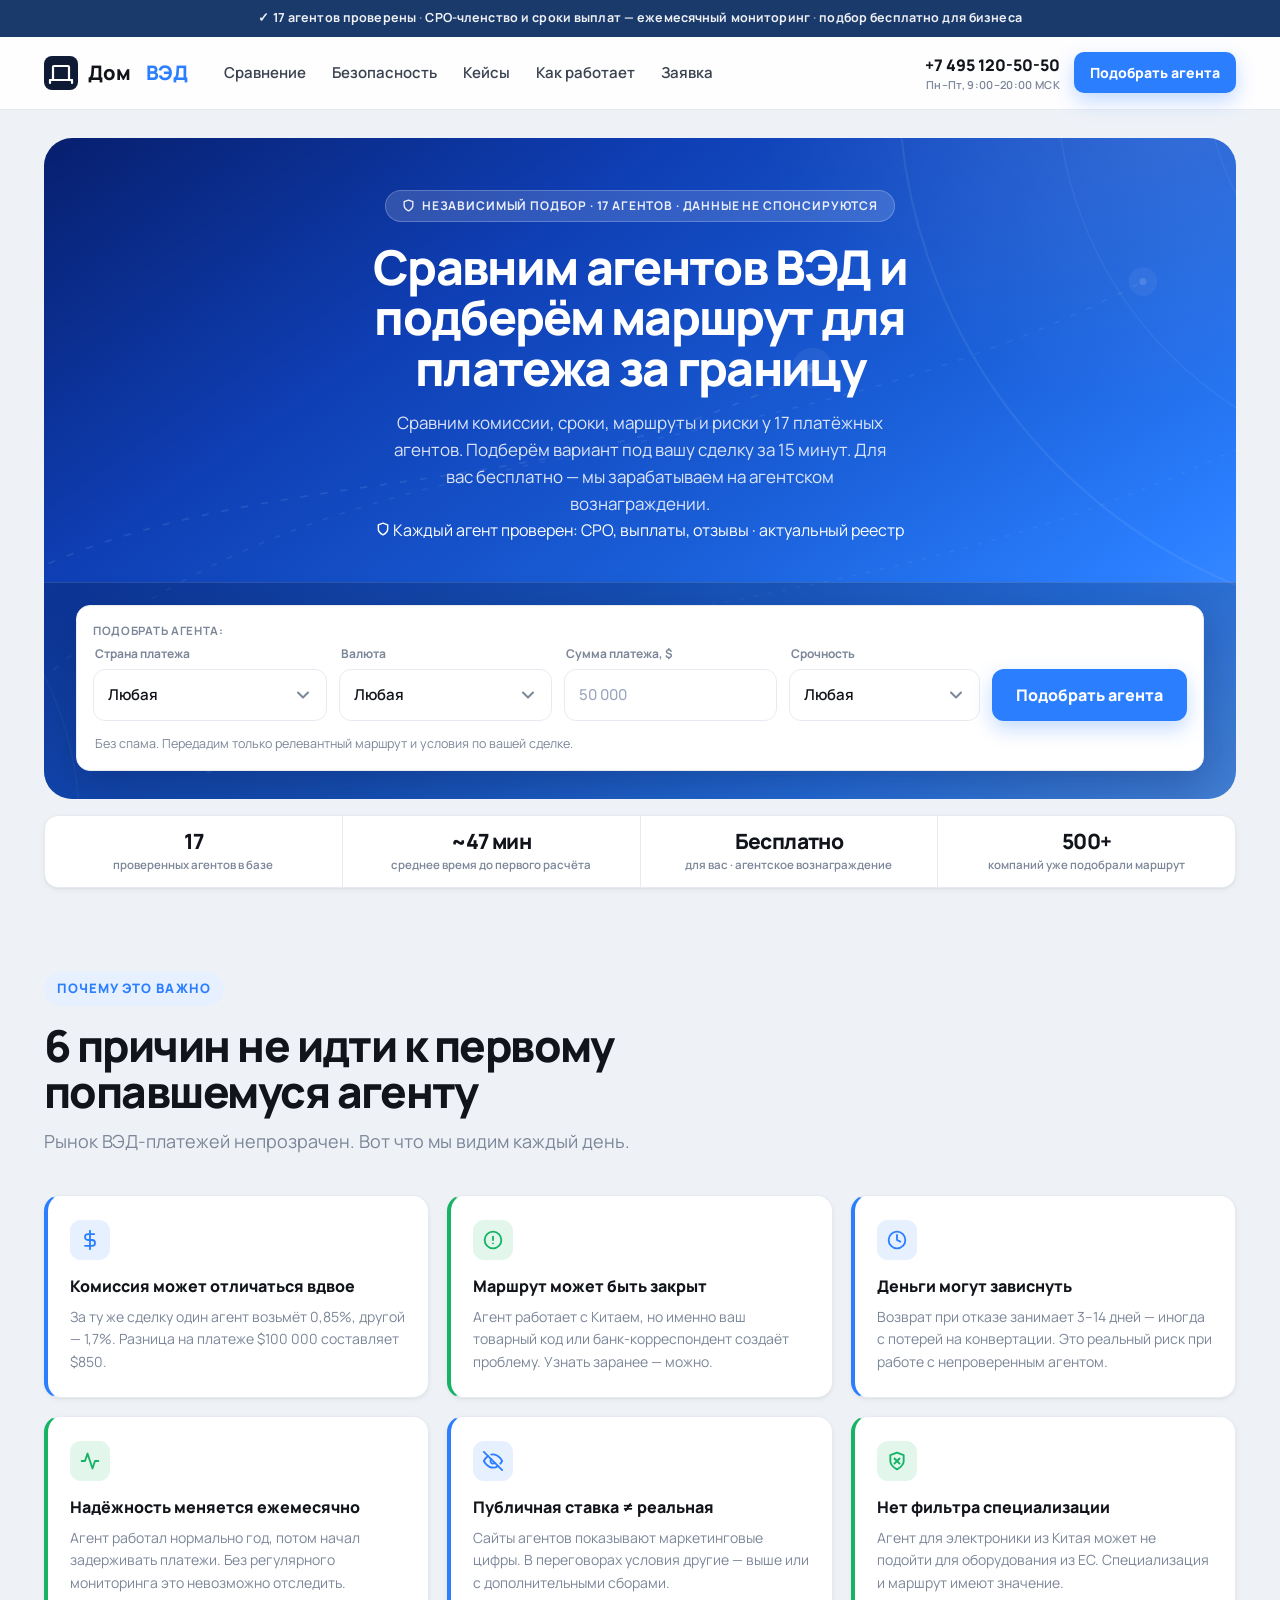
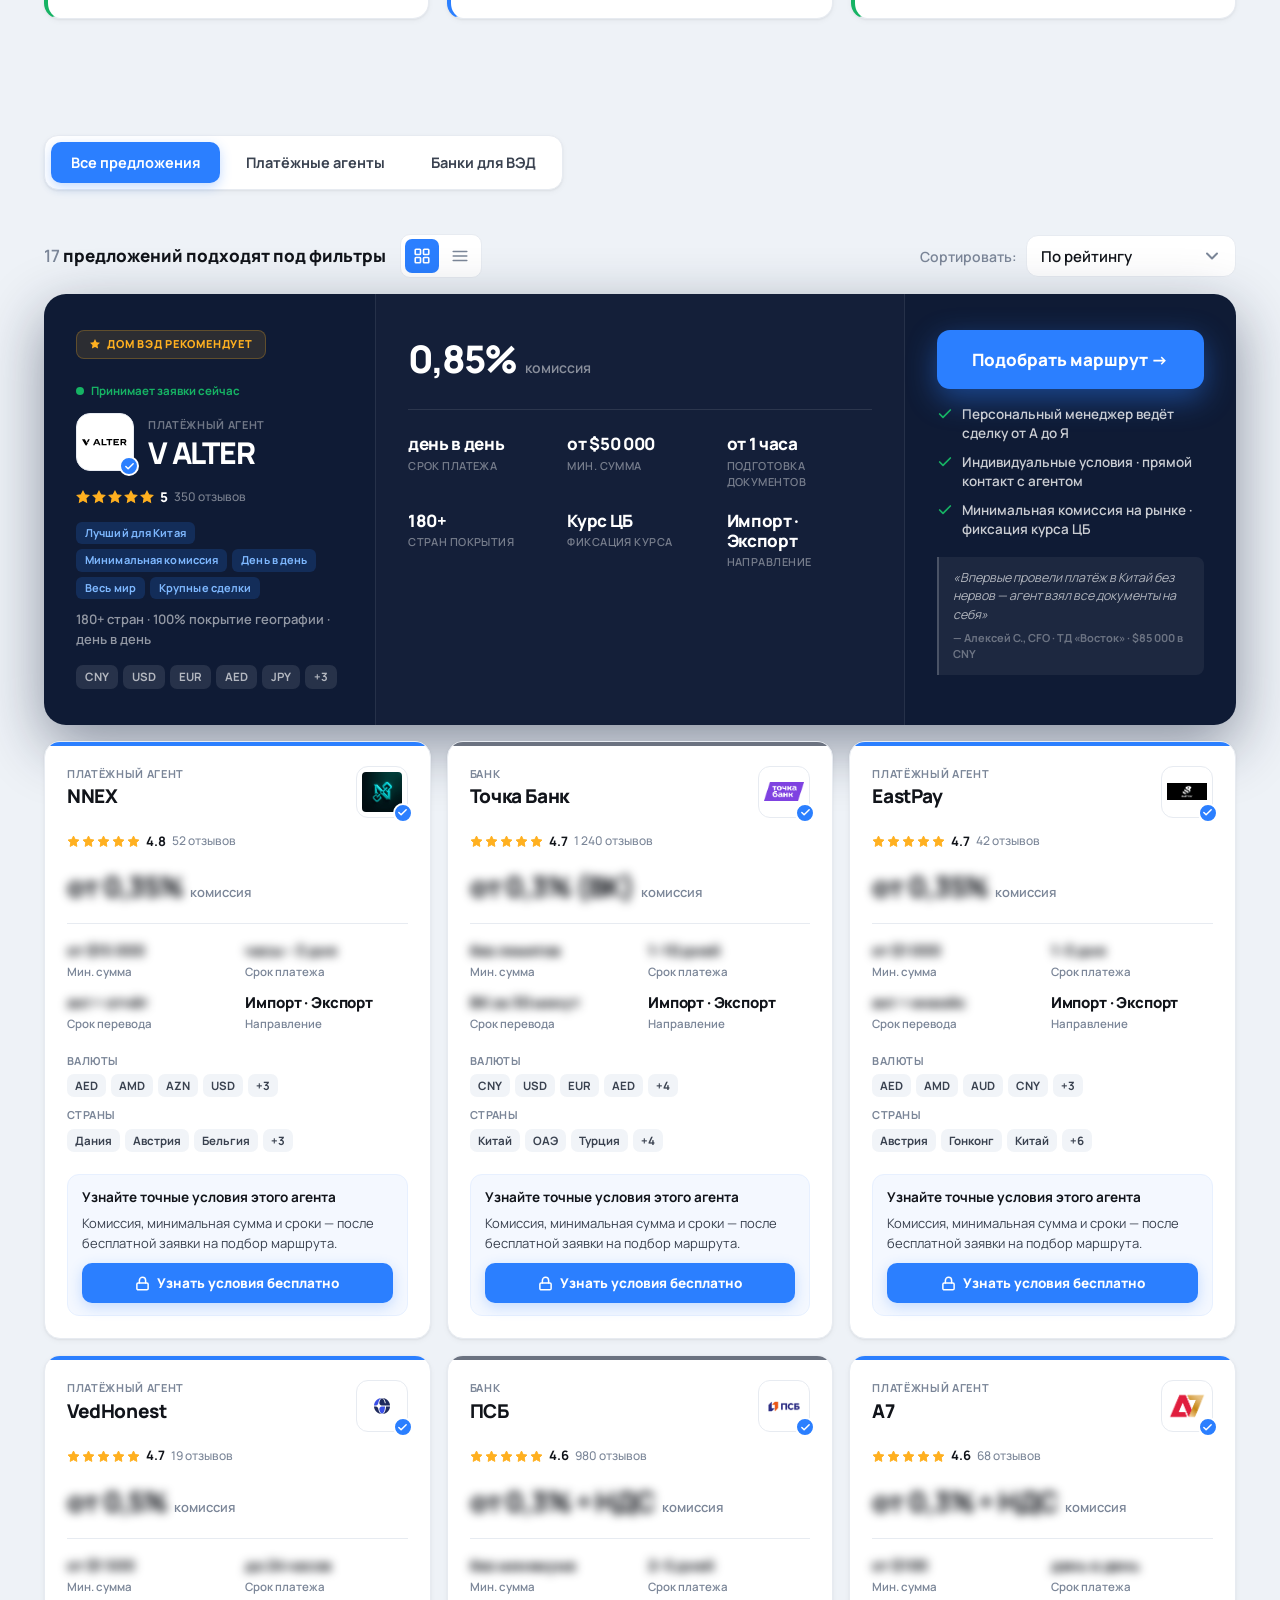
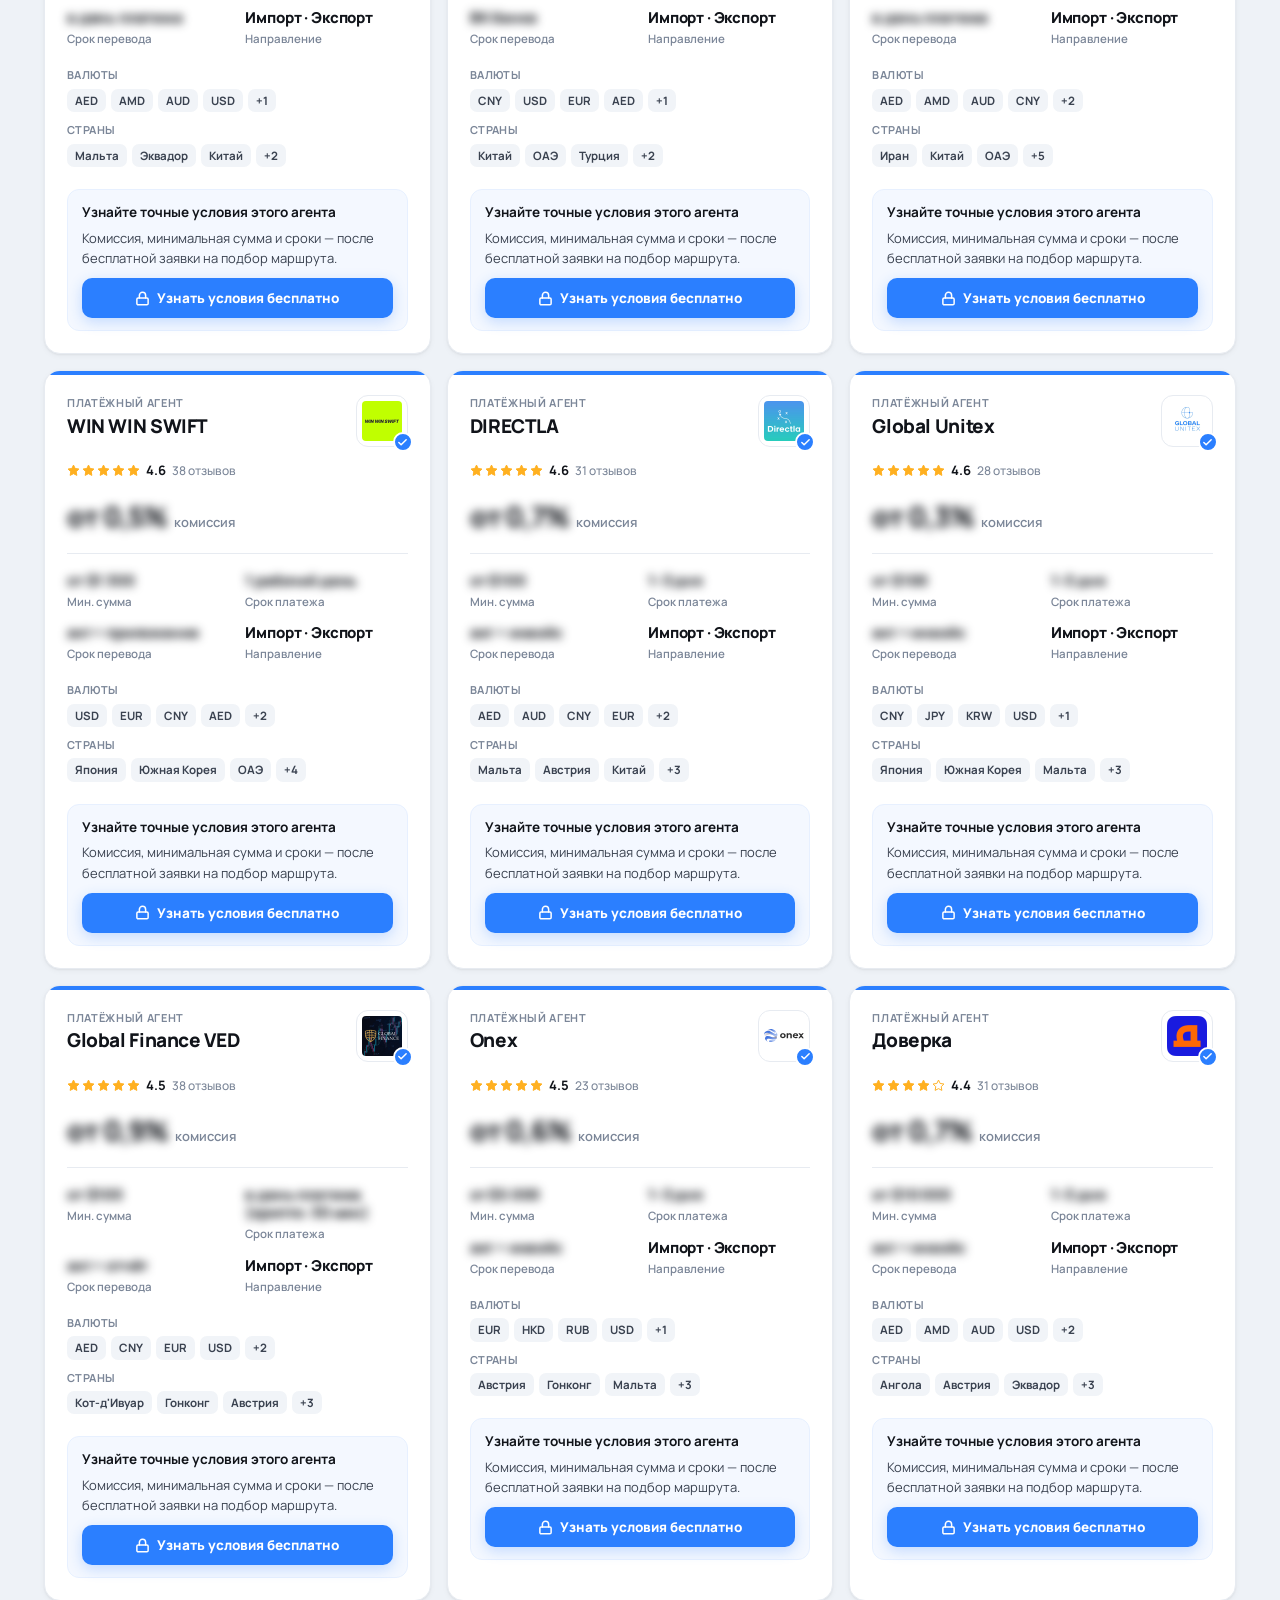
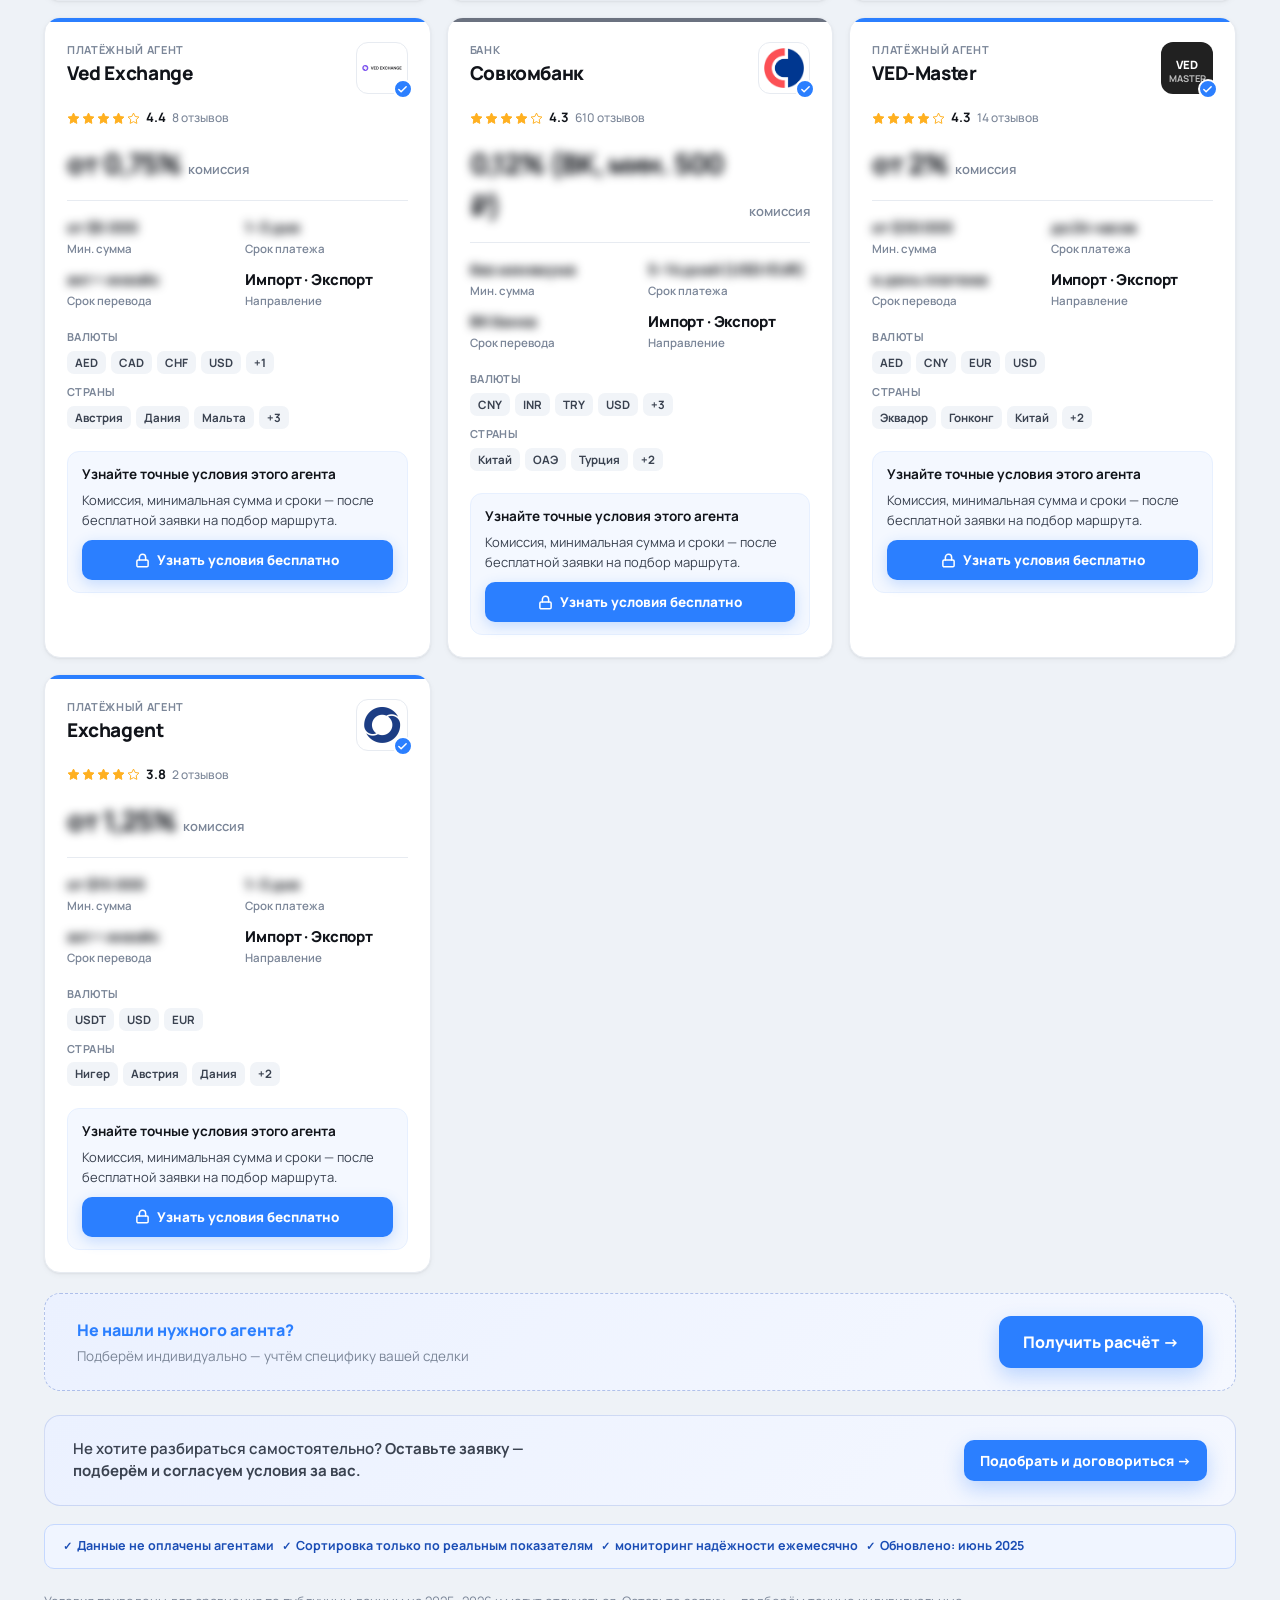
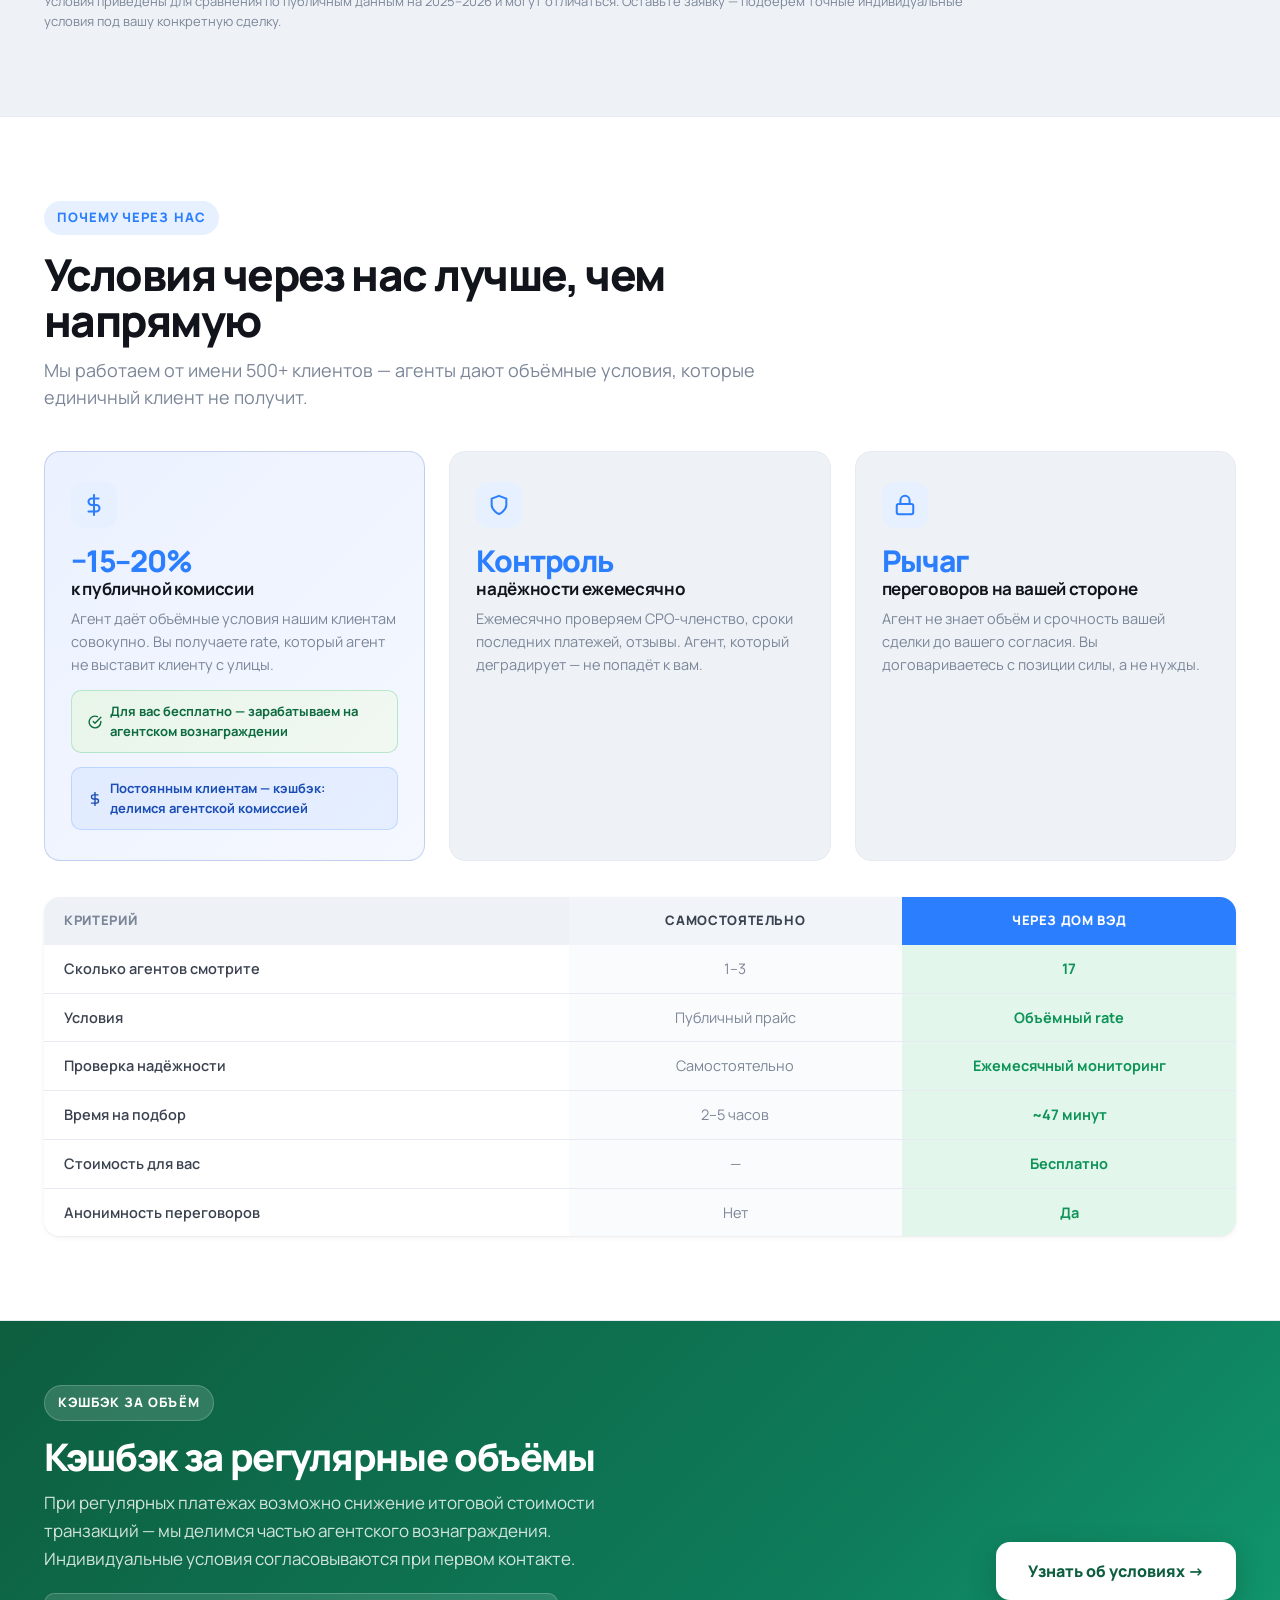
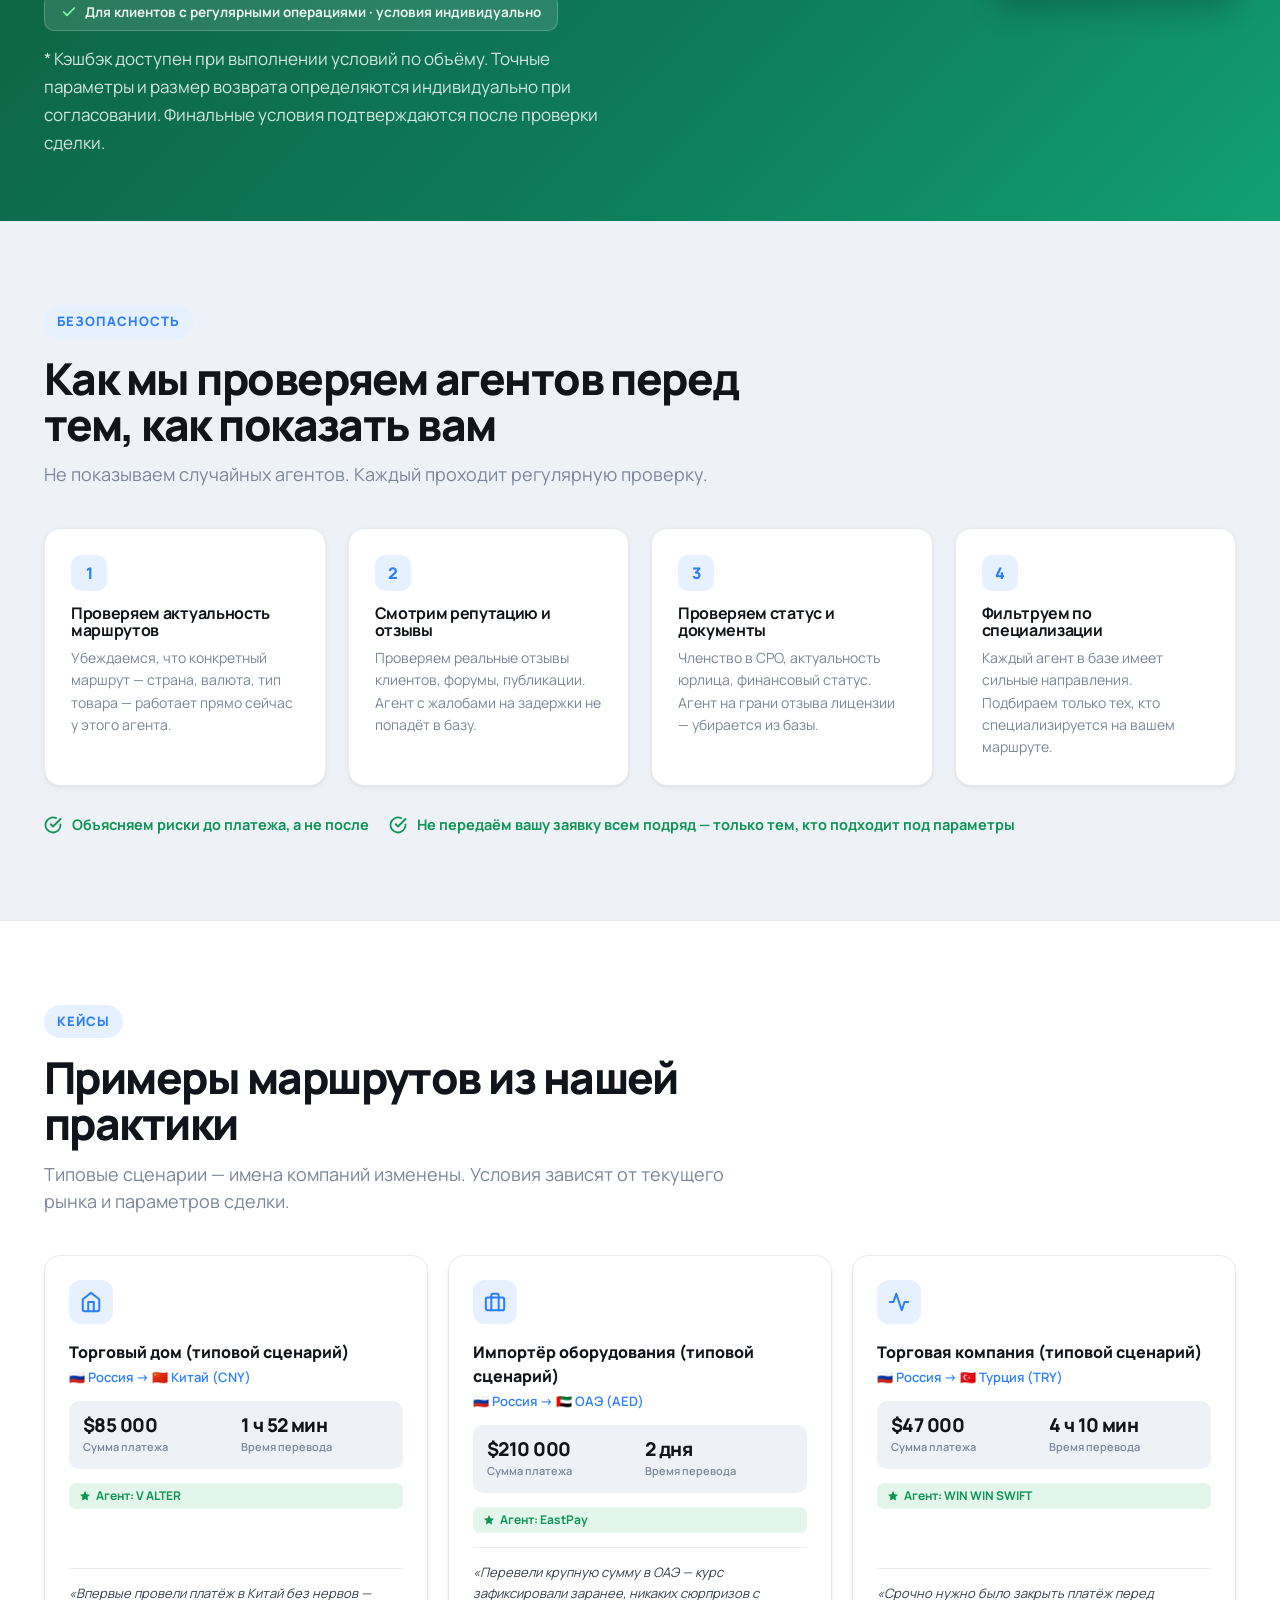
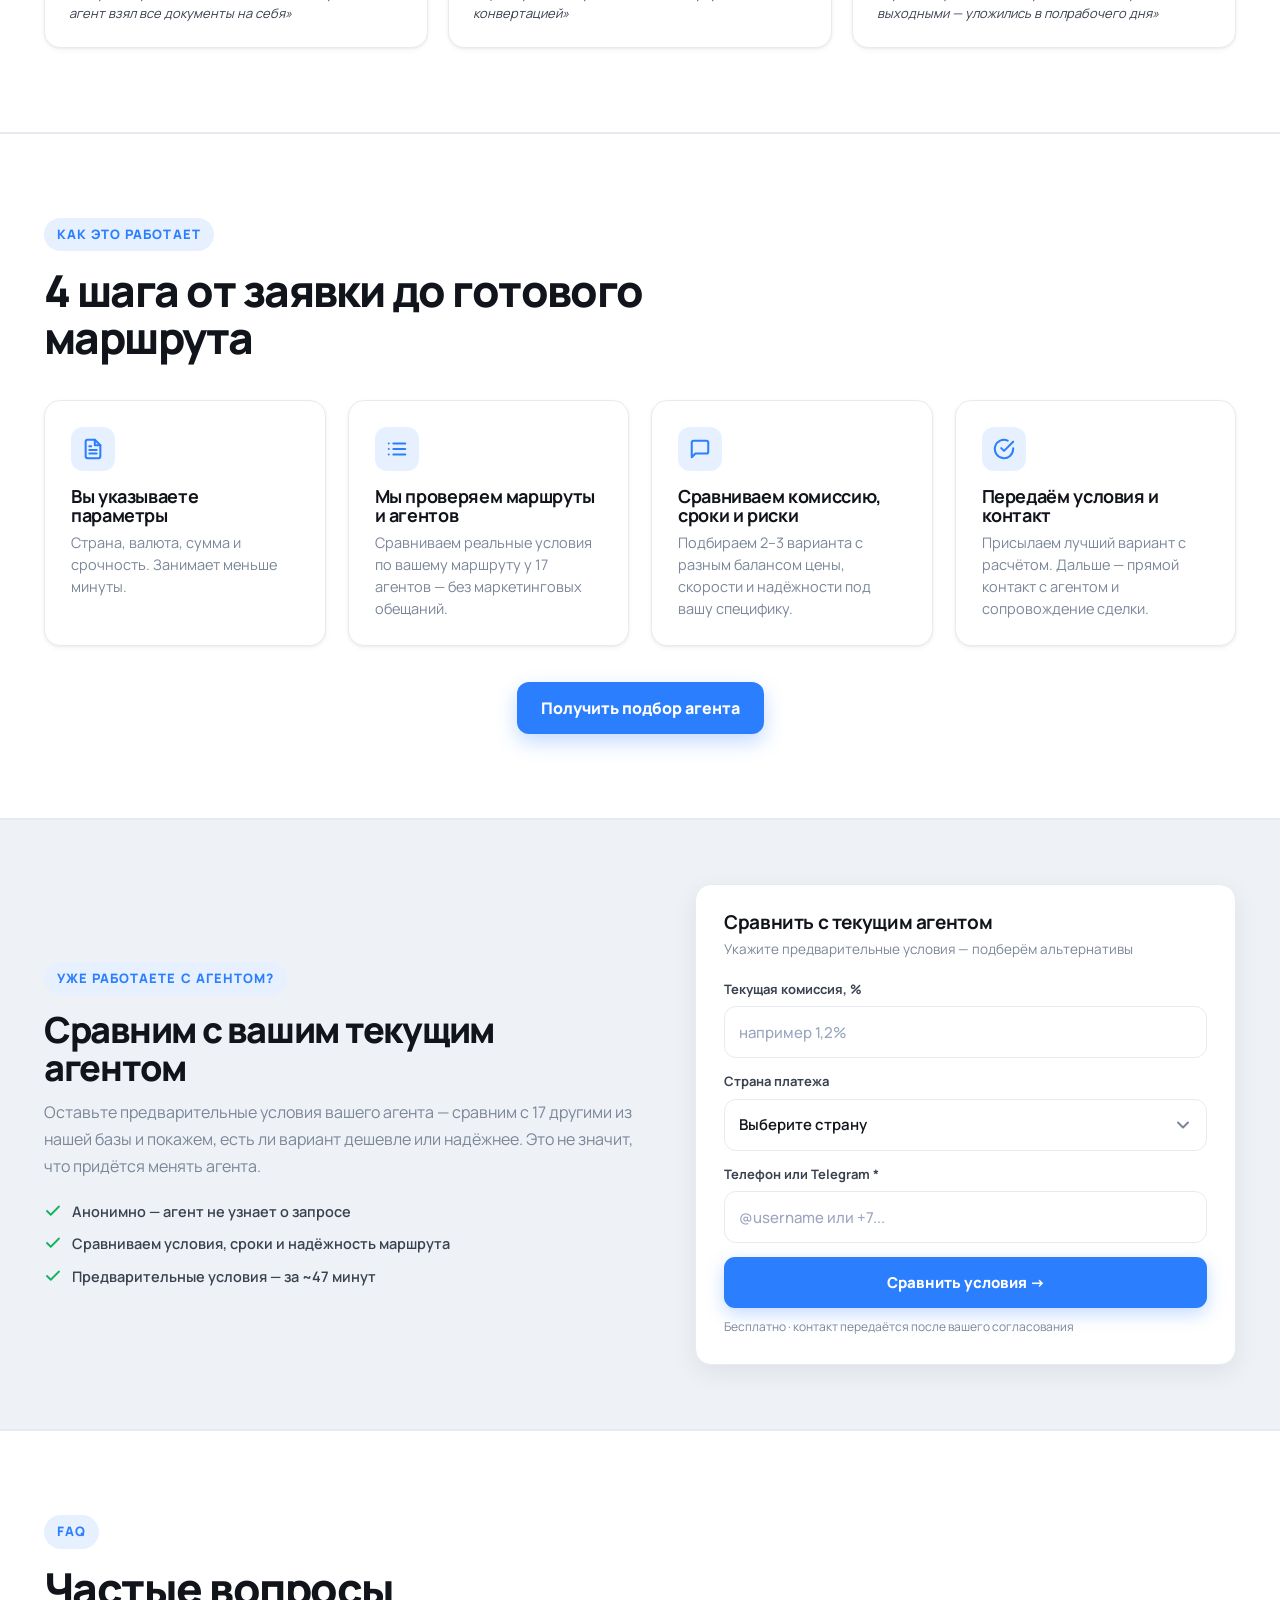
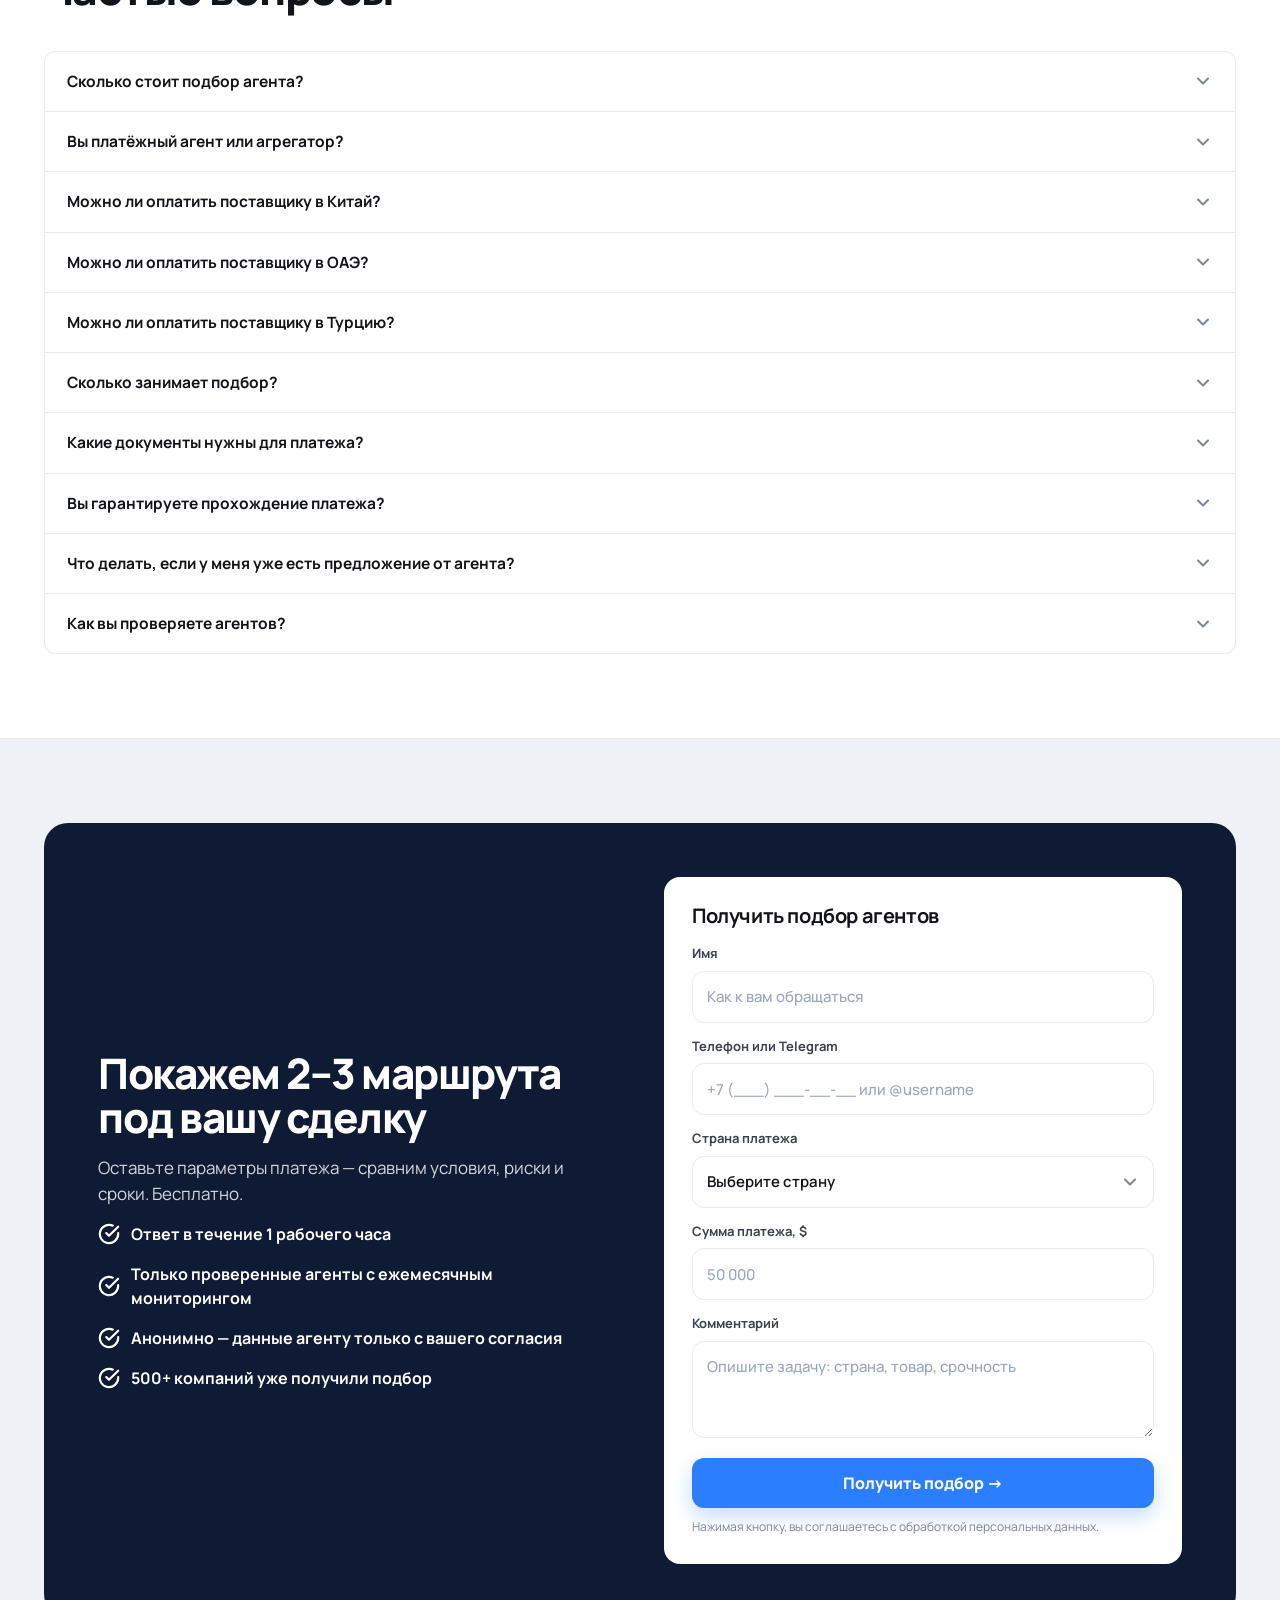
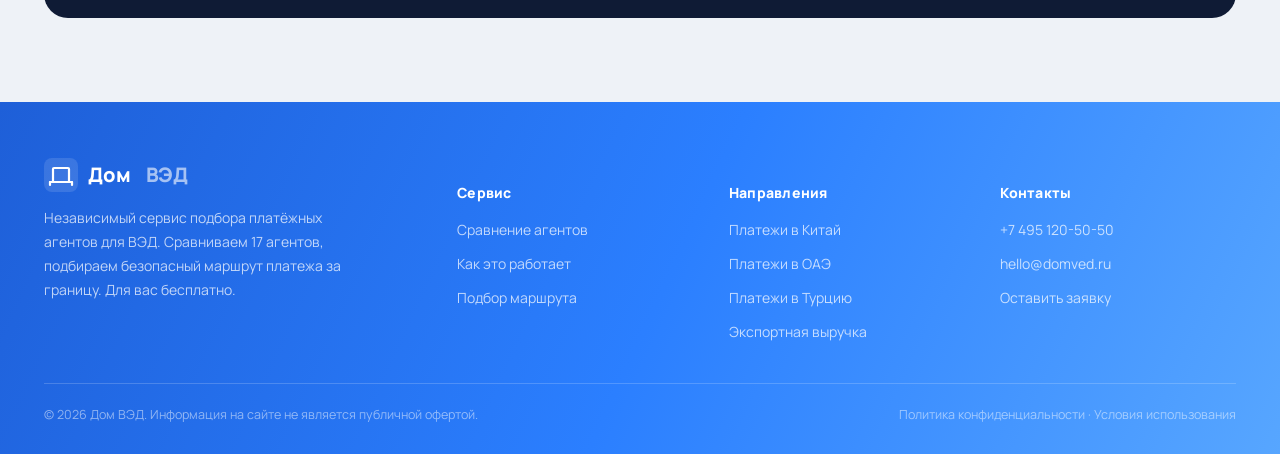
==== index.html @ 79ab6440 "feat: blur lead-magnet for non-V ALTER agent cards - isOpenAgent() returns true only for valter - ca" ====
<!DOCTYPE html>
<html lang="ru">
<head>
<meta charset="UTF-8">
<meta name="viewport" content="width=device-width, initial-scale=1.0">
<title>Агенты ВЭД для платежей за границу — сравнение условий | Дом ВЭД</title>
<meta name="description" content="Сравниваем условия 17 агентов ВЭД — комиссии, сроки, страны, безопасность. Подбор маршрута платежа за границу бесплатно. Китай, ОАЭ, Турция, ЕС.">
<link rel="preconnect" href="https://fonts.googleapis.com">
<link rel="preconnect" href="https://fonts.gstatic.com" crossorigin>
<link href="https://fonts.googleapis.com/css2?family=Manrope:wght@500;600;700;800&display=swap" rel="stylesheet">
<link rel="icon" type="image/svg+xml" href="favicon.svg">
<link rel="alternate icon" href="favicon.svg">
<link rel="canonical" href="https://domved.ru/">
<!-- OG / Social sharing -->
<meta property="og:type" content="website">
<meta property="og:site_name" content="Дом ВЭД">
<meta property="og:locale" content="ru_RU">
<meta property="og:url" content="https://domved.ru/">
<meta property="og:title" content="Агенты ВЭД для платежей за границу — сравнение условий | Дом ВЭД">
<meta property="og:description" content="Сравниваем условия 17 агентов ВЭД — комиссии, сроки, страны, безопасность. Подбор маршрута платежа за границу бесплатно. Китай, ОАЭ, Турция, ЕС.">
<meta property="og:image" content="https://domved.ru/og-image.png">
<meta property="og:image:type" content="image/png">
<meta property="og:image:width" content="1200">
<meta property="og:image:height" content="630">
<meta property="og:image:alt" content="Дом ВЭД — платёжный агент ВЭД для оплаты за границу">
<meta name="twitter:card" content="summary_large_image">
<meta name="twitter:title" content="Агенты ВЭД для платежей за границу — сравнение условий | Дом ВЭД">
<meta name="twitter:description" content="Сравниваем условия 17 агентов ВЭД — комиссии, сроки, страны. Подбор маршрута платежа за границу бесплатно. Китай, ОАЭ, Турция, ЕС.">
<meta name="twitter:image" content="https://domved.ru/og-image.png">
<meta name="twitter:image:width" content="1200">
<meta name="twitter:image:height" content="630">
<!-- JSON-LD: Organization + FAQ Schema -->
<script type="application/ld+json">
{"@context":"https://schema.org","@type":"Organization","name":"Дом ВЭД","url":"https://domved.ru","description":"Независимый сервис сравнения и подбора агентов ВЭД. Сравниваем условия 17 агентов, подбираем маршрут платежа за границу. Для вас бесплатно.","contactPoint":{"@type":"ContactPoint","telephone":"+7-495-120-50-50","contactType":"customer service","availableLanguage":"Russian"}}
</script>
<script type="application/ld+json">
{"@context":"https://schema.org","@type":"FAQPage","mainEntity":[{"@type":"Question","name":"Сколько стоит подбор агента?","acceptedAnswer":{"@type":"Answer","text":"Подбор бесплатен для вас. Мы зарабатываем агентское вознаграждение от партнёра — это не увеличивает стоимость для клиента."}},{"@type":"Question","name":"Вы платёжный агент или агрегатор?","acceptedAnswer":{"@type":"Answer","text":"Мы — независимый сервис подбора. Не проводим платежи сами. Сравниваем условия 17 проверенных агентов и банков, подбираем подходящий вариант под вашу сделку."}},{"@type":"Question","name":"Можно ли оплатить поставщику в Китай?","acceptedAnswer":{"@type":"Answer","text":"Да. Большинство агентов в нашей базе работают с платежами в Китай в CNY и USD. Укажите параметры — подберём актуальный маршрут."}},{"@type":"Question","name":"Можно ли оплатить поставщику в ОАЭ?","acceptedAnswer":{"@type":"Answer","text":"Да. Есть агенты с прямыми маршрутами в ОАЭ в AED и USD. Условия уточняем индивидуально — оставьте заявку."}},{"@type":"Question","name":"Можно ли оплатить поставщику в Турцию?","acceptedAnswer":{"@type":"Answer","text":"Да. Платежи в Турцию в TRY, USD, EUR поддерживают несколько агентов в нашей базе. Маршрут зависит от суммы и срочности."}},{"@type":"Question","name":"Сколько занимает подбор?","acceptedAnswer":{"@type":"Answer","text":"Первый расчёт — в течение ~47 минут после заявки. Итоговый подбор с условиями агента — в тот же рабочий день."}},{"@type":"Question","name":"Какие документы нужны для платежа?","acceptedAnswer":{"@type":"Answer","text":"Стандартный пакет: контракт с поставщиком, инвойс, паспорт сделки (для крупных сумм). Точный список зависит от агента и маршрута — уточним при подборе."}},{"@type":"Question","name":"Вы гарантируете прохождение платежа?","acceptedAnswer":{"@type":"Answer","text":"Нет. Мы проверяем доступность маршрута и условия агента перед стартом, но гарантировать прохождение конкретного платежа не можем — это зависит от банков-корреспондентов и текущей ситуации на маршруте."}},{"@type":"Question","name":"Что делать, если у меня уже есть предложение от агента?","acceptedAnswer":{"@type":"Answer","text":"Оставьте заявку — сравним условия вашего текущего агента с 17 другими. Возможно, найдём вариант дешевле или надёжнее."}},{"@type":"Question","name":"Как вы проверяете агентов?","acceptedAnswer":{"@type":"Answer","text":"Ежемесячный мониторинг: проверяем членство в СРО, сроки последних выплат клиентам, отзывы, актуальность маршрутов. Агентов с проблемами убираем из базы."}}]}
</script>
<!-- Yandex.Metrika: установите YM_COUNTER_ID в разделе ANALYTICS ниже -->
<script>
/* Yandex.Metrika инициализируется автоматически, когда YM_COUNTER_ID задан в коде */
</script>
<style>
/* ============================================================
   ВЭД-Маршрут — финансовый маркетплейс
   ============================================================ */
:root {
  --ink:        #11141A;
  --ink-2:      #3A4250;
  --muted:      #7B8698;
  --line:       #E7EBF1;
  --line-2:     #F1F4F8;
  --bg:         #EEF2F7;
  --card:       #FFFFFF;

  --brand:      #2B7FFF;
  --brand-700:  #145CD6;
  --brand-100:  #E7F0FF;
  --accent:     #16B364;
  --accent-700: #0E9457;
  --accent-100: #E2F6EC;

  --warn:       #FF8A00;
  --warn-100:   #FFF1DE;
  --danger:     #E0463E;
  --danger-100: #FCE6E5;
  --star:       #FFB020;

  --radius:     16px;
  --radius-sm:  11px;
  --radius-lg:  24px;
  --shadow-sm:  0 1px 2px rgba(17,20,26,.05), 0 2px 6px rgba(17,20,26,.04);
  --shadow:     0 8px 26px rgba(17,20,26,.07);
  --shadow-lg:  0 26px 60px rgba(17,20,26,.13);

  --maxw: 1240px;
  --font: "Manrope", -apple-system, BlinkMacSystemFont, "Segoe UI", Roboto, sans-serif;
}

* { box-sizing: border-box; }
html { scroll-behavior: smooth; }
body {
  margin: 0;
  font-family: var(--font);
  color: var(--ink);
  background: var(--bg);
  font-size: 16px;
  line-height: 1.5;
  -webkit-font-smoothing: antialiased;
  text-rendering: optimizeLegibility;
}
h1, h2, h3, h4 { margin: 0; line-height: 1.05; }
h1, h2 { font-weight: 800; letter-spacing: -0.035em; }
h3, h4 { font-weight: 700; letter-spacing: -0.02em; }
p { margin: 0; }
a { color: inherit; text-decoration: none; }
button { font-family: inherit; cursor: pointer; border: none; background: none; }
img { display: block; max-width: 100%; }

.wrap { max-width: var(--maxw); margin: 0 auto; padding: 0 24px; }
.section { padding: 84px 0; }
.eyebrow {
  display: inline-flex; align-items: center; gap: 8px;
  font-size: 13px; font-weight: 800; letter-spacing: .08em; text-transform: uppercase;
  color: var(--brand); background: var(--brand-100);
  padding: 7px 13px; border-radius: 100px;
}
.section-head { max-width: 720px; margin-bottom: 40px; }
.section-head h2 { font-size: clamp(30px, 4vw, 44px); margin: 16px 0 14px; }
.section-head p { color: var(--muted); font-size: 18px; }

/* ---------- Buttons ---------- */
.btn {
  display: inline-flex; align-items: center; justify-content: center; gap: 9px;
  font-weight: 800; font-size: 16px; border-radius: 12px;
  padding: 14px 24px; transition: transform .12s ease, box-shadow .2s ease, background .2s ease;
  white-space: nowrap;
}
.btn:active { transform: translateY(1px); }
.btn-primary { background: var(--brand); color: #fff; box-shadow: 0 8px 20px rgba(43,127,255,.28); }
.btn-primary:hover { background: var(--brand-700); }
.btn-leader { background: #0F1B35; box-shadow: 0 6px 18px rgba(15,27,53,.35); }
.btn-leader:hover { background: #1a2d50; }
.btn-ghost { background: var(--card); color: var(--ink); border: 1.5px solid var(--line); box-shadow: var(--shadow-sm); }
.btn-ghost:hover { border-color: var(--brand); color: var(--brand); }
.btn-sm { padding: 10px 16px; font-size: 14px; border-radius: 10px; }
.btn-block { width: 100%; }

/* ---------- Header ---------- */
.hdr {
  position: sticky; top: 0; z-index: 50;
  background: rgba(255,255,255,.9); backdrop-filter: blur(14px);
  border-bottom: 1px solid var(--line);
}
.hdr-inner { display: flex; align-items: center; gap: 28px; height: 72px; }
.logo { display: flex; align-items: center; gap: 10px; font-weight: 800; font-size: 20px; letter-spacing: .01em; white-space: nowrap; }
.logo .logo-dom { color: var(--ink); }
.logo .logo-ved { color: var(--brand); }
.logo .mark { width: 34px; height: 34px; flex: none; }
.nav { display: flex; gap: 26px; margin-left: 8px; }
.nav a { color: var(--ink-2); font-weight: 600; font-size: 15px; }
.nav a:hover { color: var(--brand); }
.hdr-cta { margin-left: auto; display: flex; align-items: center; gap: 14px; }
.hdr-phone { font-weight: 800; font-size: 16px; color: var(--ink); text-align: right; }
.hdr-phone span { display: block; font-size: 11px; font-weight: 600; color: var(--muted); letter-spacing: .03em; }

/* ---------- Hero ---------- */
.hero { padding: 28px 0 0; }
.hero-banner {
  border-radius: 28px; overflow: hidden; position: relative;
  background: linear-gradient(145deg, #071F6E 0%, #0F3FB5 30%, #1A5FD8 58%, #2B7FFF 80%, #5099FF 100%);
}
.hero-banner::before {
  content: ''; position: absolute; inset: 0; pointer-events: none; z-index: 0;
  background:
    radial-gradient(ellipse 700px 500px at 95%  -5%,  rgba(255,255,255,.12) 0%, transparent 60%),
    radial-gradient(ellipse 500px 400px at  0% 110%,  rgba(20,90,220,.50)  0%, transparent 55%),
    radial-gradient(ellipse 350px 250px at 50% 120%,  rgba(100,170,255,.22) 0%, transparent 50%);
}
.hero-deco-svg {
  position: absolute; inset: 0; width: 100%; height: 100%;
  pointer-events: none; z-index: 0;
}
.hero-banner-copy {
  padding: 52px 24px 40px; color: #fff;
  text-align: center; max-width: 760px; margin: 0 auto;
  position: relative; z-index: 1;
}
.hero-eyebrow {
  display: inline-flex; align-items: center; gap: 7px;
  background: rgba(255,255,255,.15); border: 1px solid rgba(255,255,255,.22);
  border-radius: 100px; padding: 6px 16px;
  font-size: 12px; font-weight: 700; color: rgba(255,255,255,.9);
  text-transform: uppercase; letter-spacing: .07em; margin-bottom: 20px;
}
.hero h1 { font-size: clamp(30px, 4vw, 48px); color: #fff; margin: 0 auto 16px; max-width: 22ch; }
.hero-sub { color: rgba(255,255,255,.85); font-size: 17px; margin: 0 auto; max-width: 520px; line-height: 1.6; }
/* Finder embedded inside banner */
.hero-finder-tray {
  background: rgba(0,0,0,.18); border-top: 1px solid rgba(255,255,255,.12);
  padding: 22px 32px 28px; position: relative; z-index: 1;
}
.hero-finder-tray .finder {
  margin: 0; border-radius: 14px;
  box-shadow: 0 12px 40px rgba(10,30,80,.3);
}

/* Compare section top */
.compare-top { margin-bottom: 18px; }

/* Social proof bar */
.proof-bar {
  display: flex; margin-top: 16px;
  background: var(--card); border: 1px solid var(--line);
  border-radius: 14px; overflow: hidden; box-shadow: var(--shadow-sm);
}
.proof-stat { flex: 1; padding: 14px 20px; text-align: center; }
.proof-stat:not(:last-child) { border-right: 1px solid var(--line); }
.ps-val { font-size: 21px; font-weight: 800; letter-spacing: -.03em; color: var(--ink); line-height: 1.1; }
.ps-lbl { font-size: 11.5px; color: var(--muted); font-weight: 600; margin-top: 3px; }

/* Mobile call button */
.hdr-call { display: none; }

/* Modal deal context */
.modal-context {
  font-size: 13px; font-weight: 700; color: var(--brand);
  background: var(--brand-100); border-radius: 8px;
  padding: 7px 12px; margin-bottom: 14px;
}

/* ---------- Route finder ---------- */
.finder {
  position: relative; z-index: 3; margin: 0; background: var(--card);
  border-radius: 18px; box-shadow: var(--shadow-lg); border: 1px solid var(--line);
  padding: 16px; display: grid; grid-template-columns: 1.1fr 1fr 1fr .9fr auto; gap: 12px; align-items: end;
}
.finder .field { margin: 0; }
.finder .field > label { display: block; font-size: 12px; font-weight: 700; color: var(--muted); margin-bottom: 6px; padding-left: 2px; }
.finder .btn { height: 52px; }
.finder-note { grid-column: 1 / -1; font-size: 12.5px; color: var(--muted); padding: 2px 2px 0; }
.hero-concierge-hint {
  display: flex; align-items: center; gap: 10px; flex-wrap: wrap;
  padding: 9px 14px; background: rgba(255,255,255,.1); border-radius: 10px;
  margin-bottom: 14px; font-size: 13px; color: rgba(255,255,255,.7); font-weight: 600;
}
.hero-hint-link { color: #FFD166; font-weight: 700; text-decoration: none; white-space: nowrap; }
.hero-hint-link:hover { text-decoration: underline; }
.hero-form-label { grid-column: 1 / -1; font-size: 11.5px; font-weight: 700; color: var(--muted); letter-spacing: .06em; text-transform: uppercase; margin-bottom: -6px; }
.cmp-card-ghost {
  grid-column: 1 / -1;
  display: flex; align-items: center; justify-content: space-between;
  gap: 20px; padding: 22px 32px; margin-top: 4px;
  border: 1.5px dashed rgba(15,63,181,.28); border-radius: var(--radius);
  background: linear-gradient(135deg, #EBF1FF 0%, #F5F8FF 100%); flex-wrap: wrap;
}
.cmp-card-ghost .ghost-title { font-size: 16px; font-weight: 800; color: var(--brand); }
.cmp-card-ghost .ghost-sub { font-size: 13.5px; color: var(--muted); margin: 4px 0 0; }

.field { margin-bottom: 14px; }
.field > label { display: block; font-size: 13px; font-weight: 700; color: var(--ink-2); margin-bottom: 7px; }
.control {
  width: 100%; height: 52px; border: 1.5px solid var(--line); border-radius: 12px;
  padding: 0 14px; font-size: 15px; font-family: inherit; color: var(--ink); font-weight: 600;
  background: #fff; transition: border-color .15s, box-shadow .15s; appearance: none;
}
select.control {
  background-image: url("data:image/svg+xml,%3Csvg xmlns='http://www.w3.org/2000/svg' width='20' height='20' viewBox='0 0 24 24' fill='none' stroke='%237B8698' stroke-width='2.4' stroke-linecap='round' stroke-linejoin='round'%3E%3Cpolyline points='6 9 12 15 18 9'/%3E%3C/svg%3E");
  background-repeat: no-repeat; background-position: right 13px center; padding-right: 40px; cursor: pointer;
}
.control:focus { outline: none; border-color: var(--brand); box-shadow: 0 0 0 4px var(--brand-100); }
.control::placeholder { color: #9AA5BE; font-weight: 500; }

/* ---------- Category tabs ---------- */
.cat-tabs {
  display: inline-flex; gap: 6px; background: var(--card); border: 1px solid var(--line);
  border-radius: 14px; padding: 6px; box-shadow: var(--shadow-sm); margin-bottom: 18px; flex-wrap: wrap;
}
.cat-tabs button { padding: 11px 20px; border-radius: 10px; font-weight: 700; font-size: 14.5px; color: var(--ink-2); transition: .15s; }
.cat-tabs button:hover { color: var(--brand); }
.cat-tabs button.active { background: var(--brand); color: #fff; box-shadow: 0 4px 12px rgba(43,127,255,.28); }

/* ---------- Filters ---------- */
.filters {
  background: var(--card); border: 1px solid var(--line); border-radius: var(--radius);
  box-shadow: var(--shadow-sm); padding: 18px; display: grid;
  grid-template-columns: repeat(4, 1fr) auto; gap: 14px; align-items: end;
}
.filters .field { margin: 0; }
.filters label { font-size: 12px; }
.filters .control { height: 46px; }
.filter-reset { height: 46px; padding: 0 16px; color: var(--muted); font-weight: 700; font-size: 14px; border-radius: 11px; }
.filter-reset:hover { color: var(--danger); background: var(--danger-100); }

/* ---------- Results bar ---------- */
.results-bar { display: flex; align-items: center; gap: 14px; margin: 26px 0 16px; flex-wrap: wrap; }
.results-count { font-weight: 800; font-size: 17px; }
.results-count span { color: var(--muted); font-weight: 600; }
.sort { margin-left: auto; display: flex; align-items: center; gap: 9px; }
.sort label { font-size: 14px; color: var(--muted); font-weight: 600; }
.sort .control { height: 42px; width: auto; min-width: 210px; }

.view-toggle { display: flex; gap: 4px; background: var(--card); border: 1px solid var(--line); border-radius: 10px; padding: 4px; }
.view-btn {
  width: 34px; height: 34px; border-radius: 7px; display: grid; place-items: center;
  color: var(--muted); transition: background .12s, color .12s;
}
.view-btn svg { width: 18px; height: 18px; }
.view-btn.active { background: var(--brand); color: #fff; }
.view-btn:hover:not(.active) { background: var(--line-2); color: var(--ink); }

/* ---------- Comparison table ---------- */
.cmp { background: var(--card); border: 1px solid var(--line); border-radius: var(--radius); overflow: clip; box-shadow: var(--shadow-sm); }
.cmp-row {
  display: grid; grid-template-columns: 2.1fr 1fr 1fr 1.1fr 1.2fr 1.3fr;
  align-items: center; gap: 14px; padding: 18px 22px; border-bottom: 1px solid var(--line-2);
}
.cmp-head {
  background: var(--bg); position: sticky; top: 70px; z-index: 5;
  font-size: 12.5px; font-weight: 800; color: var(--muted); text-transform: uppercase; letter-spacing: .04em;
}
.cmp-head .th { cursor: pointer; display: inline-flex; align-items: center; gap: 5px; user-select: none; }
.cmp-head .th:hover { color: var(--brand); }
.cmp-head .th svg { width: 14px; height: 14px; opacity: .5; }
.cmp-head .th.sorted { color: var(--brand); }
.cmp-head .th.sorted svg { opacity: 1; }
.cmp-body .cmp-row { transition: background .12s; }
.cmp-body .cmp-row:hover { background: #FBFCFE; }
.cmp-body .cmp-row:last-child { border-bottom: none; }
.cmp-row.is-leader {
  background: linear-gradient(90deg, #EBF1FF 0%, #F5F8FF 100%);
  border-left: 4px solid #0F3FB5;
  scroll-margin-top: 120px;
  box-shadow: inset 0 1px 0 rgba(15,63,181,.1), inset 0 -1px 0 rgba(15,63,181,.08);
}
.cmp-row.is-leader:hover { background: linear-gradient(90deg, #DDE8FF 0%, #EEF4FF 100%); }
.row-leader-badge {
  display: inline-flex; align-items: center; gap: 3px;
  font-size: 11px; font-weight: 800; letter-spacing: .04em;
  background: #0F3FB5; color: #fff;
  padding: 2px 8px; border-radius: 6px; margin-left: 8px; vertical-align: middle;
}

.agent { display: flex; align-items: center; gap: 14px; min-width: 0; }
.agent-logo {
  width: 50px; height: 50px; border-radius: 12px; flex: none; display: grid; place-items: center;
  font-weight: 800; font-size: 19px; color: #fff; overflow: hidden;
}
.agent-logo-smart { color: transparent; }
.agent-name { font-weight: 800; font-size: 17px; display: flex; align-items: center; gap: 8px; }
.agent-meta { font-size: 12.5px; color: var(--muted); font-weight: 600; margin-top: 2px; }
.badge {
  display: inline-flex; align-items: center; gap: 4px; font-size: 11px; font-weight: 800;
  padding: 3px 8px; border-radius: 7px; letter-spacing: .02em;
}
.badge-verified { background: var(--accent-100); color: var(--accent-700); }
.badge-top { background: var(--warn-100); color: #B66400; }
.cell-big { font-weight: 800; font-size: 18px; }
.cell-sub { font-size: 12.5px; color: var(--muted); font-weight: 600; margin-top: 1px; }
/* Blur anonymous agent identity */
.blur-id { filter: blur(6px) saturate(0); user-select: none; pointer-events: none; }
.rating { display: flex; align-items: center; gap: 6px; font-weight: 800; }
.rating .star { color: var(--star); width: 17px; height: 17px; }
.chips { display: flex; flex-wrap: wrap; gap: 5px; }
.chip { font-size: 11.5px; font-weight: 700; padding: 3px 8px; border-radius: 7px; background: var(--line-2); color: var(--ink-2); }
.cmp-actions { display: flex; flex-direction: column; gap: 7px; }
.expand-btn { display: inline-flex; align-items: center; gap: 5px; font-size: 12.5px; font-weight: 700; color: var(--brand); margin-top: 7px; }
.expand-btn svg { width: 14px; height: 14px; transition: transform .2s; }
.cmp-row.open .expand-btn svg { transform: rotate(180deg); }

.cmp-detail { display: none; padding: 4px 22px 24px; border-bottom: 1px solid var(--line-2); background: #FBFCFE; }
.cmp-row.open + .cmp-detail { display: block; }
.cmp-row.is-leader.open + .cmp-detail {
  background: linear-gradient(135deg, #EBF1FF 0%, #F0F5FF 60%, #F7FAFF 100%);
  border-left: 4px solid #0F3FB5;
  border-bottom: 1px solid rgba(15,63,181,.15);
  padding: 16px 22px 28px 26px;
}
.cmp-row.is-leader.open + .cmp-detail .dt { color: #0F3FB5; }
.cmp-row.is-leader.open + .cmp-detail .dd { color: #0F1B35; font-weight: 700; }
.cmp-row.is-leader.open + .cmp-detail .dd.good { color: #0B7A3E; font-weight: 800; }
.detail-grid { display: grid; grid-template-columns: repeat(4, 1fr); gap: 16px 26px; }
.detail-item .dt { font-size: 12px; font-weight: 700; color: var(--muted); text-transform: uppercase; letter-spacing: .03em; margin-bottom: 5px; }
.detail-item .dd { font-size: 14.5px; font-weight: 600; color: var(--ink); }
.detail-item .dd.good { color: var(--accent-700); }
.detail-item .dd.bad { color: var(--danger); }

/* ---------- Card layout (Банки.ру / Сравни.ру style) ---------- */
.cmp-cards { display: grid; grid-template-columns: repeat(3, 1fr); gap: 16px; }
.acard {
  background: var(--card); border: 1px solid var(--line); border-radius: 16px;
  overflow: hidden; box-shadow: var(--shadow-sm); display: flex; flex-direction: column;
  transition: transform .14s, box-shadow .2s;
}
.acard:hover { transform: translateY(-2px); box-shadow: 0 10px 30px rgba(17,20,26,.10); }
.acard.is-recommended { border-color: #0F1B35; box-shadow: 0 0 0 1.5px #0F1B35, var(--shadow-sm); }
.acard-rec-label {
  display: flex; align-items: center; gap: 6px;
  font-size: 11px; font-weight: 800; letter-spacing: .06em; text-transform: uppercase;
  color: #fff; background: #0F1B35;
  padding: 5px 12px 5px 10px; border-radius: 0 0 10px 0; width: fit-content;
  margin-bottom: 12px;
}
.acard-rec-label svg { width: 12px; height: 12px; }

/* Цветная полоса сверху в цвете бренда агента */
.acard-stripe { height: 4px; flex: none; }

.acard-body { padding: 20px 22px 22px; display: flex; flex-direction: column; flex: 1; }

.acard-head { display: flex; align-items: flex-start; justify-content: space-between; gap: 12px; margin-bottom: 14px; }
.acard-name { font-weight: 800; font-size: 19px; letter-spacing: -.02em; line-height: 1.15; }
.acard-kind { font-size: 11px; font-weight: 700; color: var(--muted); text-transform: uppercase; letter-spacing: .06em; margin-bottom: 4px; }
.acard-logo-wrap { position: relative; flex: none; }
.acard-logo-wrap .agent-logo { width: 52px; height: 52px; border-radius: 12px; font-size: 20px; }
.seal {
  position: absolute; right: -5px; bottom: -5px; width: 20px; height: 20px; border-radius: 50%;
  background: var(--brand); color: #fff; display: grid; place-items: center; border: 2px solid #fff;
}
.seal svg { width: 11px; height: 11px; }

/* Рейтинг звёздами */
.acard-rating { display: flex; align-items: center; gap: 6px; margin-bottom: 14px; }
.acard-stars { display: flex; gap: 2px; }
.acard-stars svg { width: 13px; height: 13px; color: var(--star); }
.acard-rating-val { font-size: 13px; font-weight: 700; color: var(--ink); }
.acard-rating-cnt { font-size: 12px; color: var(--muted); font-weight: 500; }

.acard-commission {
  display: flex; align-items: baseline; gap: 7px; margin-bottom: 18px;
  border-bottom: 1px solid var(--line); padding-bottom: 16px;
}
.acard-commission .cv { font-size: 28px; font-weight: 800; letter-spacing: -.04em; color: var(--ink); }
.acard-commission .cl { font-size: 13px; color: var(--muted); font-weight: 600; }

.acard-stats { display: grid; grid-template-columns: 1fr 1fr; gap: 14px 16px; margin-bottom: 20px; }
.astat { min-width: 0; }
.astat .av { font-size: 15px; font-weight: 800; letter-spacing: -.01em; line-height: 1.2; color: var(--ink); }
.astat .al { font-size: 11.5px; color: var(--muted); font-weight: 600; margin-top: 3px; }

.acard-plan {
  font-size: 12px; font-weight: 700; color: var(--muted);
  margin-bottom: 16px; line-height: 1.4; border-left: 2px solid var(--line); padding-left: 10px;
}

.acard-btn {
  width: 100%; background: var(--brand); color: #fff; font-weight: 700; font-size: 15px;
  border-radius: 10px; padding: 14px; margin-top: auto;
  transition: background .15s, transform .1s, box-shadow .15s;
  box-shadow: 0 4px 12px rgba(43,127,255,.25);
}
.acard-btn:hover { background: var(--brand-700); box-shadow: 0 6px 18px rgba(43,127,255,.35); }
.acard-btn:active { transform: translateY(1px); box-shadow: none; }

/* Chips rows inside card */
.acard-chips-row { margin-bottom: 10px; }
.acard-chips-row .al { font-size: 11px; font-weight: 700; color: var(--muted); text-transform: uppercase; letter-spacing: .04em; margin-bottom: 5px; }

/* ---------- Featured card (V ALTER) ---------- */
.acard.is-featured {
  grid-column: 1 / -1;
  background: #0F1B35;
  color: #fff;
  border: none;
  border-radius: 22px;
  box-shadow: 0 20px 60px rgba(15,27,53,.45);
  overflow: hidden;
}
.acard.is-featured:hover { transform: translateY(-3px); box-shadow: 0 28px 72px rgba(15,27,53,.5); }
.acard.is-featured .acard-stripe { display: none; }
.acard.is-featured .acard-body {
  display: grid;
  grid-template-columns: 1fr 1.6fr 1fr;
  gap: 0;
  align-items: stretch;
  padding: 0;
}
.feat-col { padding: 36px 32px; }
.feat-col-mid { border-left: 1px solid rgba(255,255,255,.08); border-right: 1px solid rgba(255,255,255,.08); background: rgba(255,255,255,.02); }
.feat-rec-label {
  display: inline-flex; align-items: center; gap: 6px;
  font-size: 11px; font-weight: 800; letter-spacing: .07em; text-transform: uppercase;
  color: var(--star); background: rgba(255,176,32,.12); border: 1px solid rgba(255,176,32,.25);
  padding: 5px 12px; border-radius: 8px; margin-bottom: 18px;
}
.feat-rec-label svg { width: 12px; height: 12px; }
.feat-logo-row { display: flex; align-items: center; gap: 14px; margin-bottom: 16px; }
.feat-logo-row .agent-logo { width: 58px; height: 58px; border-radius: 14px; flex: none; }
.feat-name { font-size: 30px; font-weight: 800; letter-spacing: -.04em; color: #fff; line-height: 1; }
.feat-kind { font-size: 11px; font-weight: 700; text-transform: uppercase; letter-spacing: .06em; color: rgba(255,255,255,.4); margin-bottom: 4px; }
.feat-rating { display: flex; align-items: center; gap: 6px; margin-bottom: 14px; }
.feat-rating .acard-stars svg { width: 14px; height: 14px; }
.feat-rating-val { font-size: 13.5px; font-weight: 800; color: #fff; }
.feat-rating-cnt { font-size: 12px; color: rgba(255,255,255,.45); font-weight: 500; }
.feat-tagline { font-size: 13px; font-weight: 600; color: rgba(255,255,255,.55); line-height: 1.55; }
.feat-commission {
  display: flex; align-items: baseline; gap: 8px;
  margin-bottom: 24px; padding-bottom: 22px;
  border-bottom: 1px solid rgba(255,255,255,.1);
}
.feat-commission .cv { font-size: 38px; font-weight: 800; letter-spacing: -.05em; color: #fff; }
.feat-commission .cl { font-size: 14px; color: rgba(255,255,255,.5); font-weight: 600; }
.feat-stats-grid { display: grid; grid-template-columns: 1fr 1fr 1fr; gap: 20px 14px; }
.feat-stat .fsv { font-size: 17px; font-weight: 800; color: #fff; letter-spacing: -.02em; line-height: 1.2; }
.feat-stat .fsl { font-size: 11px; font-weight: 600; color: rgba(255,255,255,.42); text-transform: uppercase; letter-spacing: .04em; margin-top: 3px; }
.feat-cta { display: flex; flex-direction: column; justify-content: space-between; }
.feat-btn {
  width: 100%; background: #2B7FFF; color: #fff; font-weight: 800; font-size: 17px;
  border-radius: 13px; padding: 18px; border: none; cursor: pointer;
  box-shadow: 0 10px 30px rgba(43,127,255,.45);
  transition: background .15s, transform .1s, box-shadow .15s;
}
.feat-btn:hover { background: #145CD6; box-shadow: 0 14px 38px rgba(43,127,255,.55); }
.feat-btn:active { transform: translateY(1px); }
.feat-bullets { display: flex; flex-direction: column; gap: 10px; margin-top: 16px; }
.feat-bullet { display: flex; align-items: flex-start; gap: 9px; font-size: 13.5px; font-weight: 600; color: rgba(255,255,255,.78); line-height: 1.4; }
.feat-bullet svg { color: #16B364; flex: none; width: 16px; height: 16px; margin-top: 1px; }
.feat-chips { display: flex; flex-wrap: wrap; gap: 5px; margin-top: 16px; }
.feat-chip { font-size: 11.5px; font-weight: 700; padding: 3px 9px; border-radius: 7px; background: rgba(255,255,255,.1); color: rgba(255,255,255,.65); }
.feat-tags { display: flex; flex-wrap: wrap; gap: 5px; margin-bottom: 10px; }
.feat-tag { font-size: 11px; font-weight: 700; padding: 3px 9px; border-radius: 6px; background: rgba(43,127,255,.18); color: #7EB8FF; letter-spacing: .01em; }
.feat-live { display: inline-flex; align-items: center; gap: 7px; font-size: 11.5px; font-weight: 700; color: #16B364; margin-bottom: 14px; }
.feat-live-dot { width: 8px; height: 8px; border-radius: 50%; background: #16B364; flex: none; box-shadow: 0 0 0 0 rgba(22,179,100,.5); animation: livepulse 2s infinite; }
@keyframes livepulse { 0%,100%{box-shadow:0 0 0 0 rgba(22,179,100,.5)} 50%{box-shadow:0 0 0 6px rgba(22,179,100,0)} }
.feat-mini-quote { margin-top: 18px; padding: 12px 14px; background: rgba(255,255,255,.06); border-left: 2px solid rgba(255,255,255,.2); border-radius: 0 8px 8px 0; }
.feat-mini-quote-text { font-size: 12.5px; color: rgba(255,255,255,.65); line-height: 1.5; font-style: italic; }
.feat-mini-quote-author { font-size: 11px; font-weight: 700; color: rgba(255,255,255,.35); margin-top: 5px; }
@media (max-width: 980px) {
  .acard.is-featured .acard-body { grid-template-columns: 1fr 1fr; }
  .feat-col-mid { border-right: none; }
  .feat-col:last-child { grid-column: 1 / -1; border-top: 1px solid rgba(255,255,255,.08); padding-top: 24px; }
  .feat-cta { flex-direction: row; align-items: center; gap: 24px; }
  .feat-bullets { margin-top: 0; }
}
@media (max-width: 720px) {
  .acard.is-featured .acard-body { grid-template-columns: 1fr; }
  .feat-col-mid { border-left: none; border-top: 1px solid rgba(255,255,255,.08); }
  .feat-col:last-child { border-top: 1px solid rgba(255,255,255,.08); }
  .feat-cta { flex-direction: column; }
  .feat-name { font-size: 24px; }
  .feat-commission .cv { font-size: 30px; }
  .feat-stats-grid { grid-template-columns: 1fr 1fr; }
}

.is-hidden { display: none !important; }
.empty { text-align: center; padding: 70px 20px; color: var(--muted); }
.empty svg { width: 54px; height: 54px; color: var(--line); margin-bottom: 14px; }
.cmp-note { margin-top: 22px; font-size: 13px; line-height: 1.6; color: var(--muted); max-width: 920px; }

/* ---------- How it works ---------- */
.steps { display: grid; grid-template-columns: repeat(4, 1fr); gap: 22px; }
.step { background: var(--card); border: 1px solid var(--line); border-radius: var(--radius); padding: 26px; position: relative; box-shadow: var(--shadow-sm); }
.step .n { font-size: 15px; font-weight: 800; color: var(--brand); background: var(--brand-100); width: 38px; height: 38px; border-radius: 11px; display: grid; place-items: center; margin-bottom: 16px; }
.step h4 { font-size: 18px; margin-bottom: 8px; }
.step p { color: var(--muted); font-size: 14.5px; }

/* ---------- Lead form ---------- */
.lead {
  background: #0F1B35;
  border-radius: var(--radius-lg); padding: 54px; display: grid;
  grid-template-columns: 1fr 1fr; gap: 48px; align-items: center;
  color: #fff; position: relative; overflow: hidden;
}
.lead-copy { position: relative; }
.lead-copy h2 { font-size: clamp(28px, 3.6vw, 42px); margin-bottom: 16px; }
.lead-copy p { opacity: .82; font-size: 17px; }
.lead-copy .ll { display: flex; align-items: center; gap: 11px; margin-top: 16px; font-weight: 700; }
.lead-copy .ll svg { width: 22px; height: 22px; color: #fff; }
.lead-form { position: relative; background: var(--card); border-radius: var(--radius); padding: 28px; color: var(--ink); }
.lead-form h3 { font-size: 20px; margin-bottom: 18px; }
.lead-form .err { border-color: var(--danger) !important; box-shadow: 0 0 0 4px var(--danger-100) !important; }
.field .hint { font-size: 12px; color: var(--danger); margin-top: 5px; display: none; }
.field.invalid .hint { display: block; }
.lead-ok { display: none; text-align: center; padding: 30px 10px; }
.lead-ok.show { display: block; }
.lead-ok svg { width: 64px; height: 64px; color: var(--accent); margin-bottom: 14px; }
.lead-ok h3 { font-size: 24px; margin-bottom: 8px; }
.lead-ok p { color: var(--muted); }
.finder-foot { font-size: 12px; color: var(--muted); margin-top: 10px; }

/* ---------- Footer ---------- */
.ftr {
  background: linear-gradient(115deg, #1E5FD8 0%, #2B7FFF 52%, #57A6FF 100%);
  color: rgba(255,255,255,.82); padding: 56px 0 30px;
}
.ftr-grid { display: grid; grid-template-columns: 1.6fr 1fr 1fr 1fr; gap: 36px; }
.ftr .logo { color: #fff; margin-bottom: 14px; }
.ftr p { font-size: 14px; line-height: 1.7; max-width: 320px; color: rgba(255,255,255,.72); }
.ftr h5 { color: #fff; font-size: 14px; font-weight: 800; margin-bottom: 14px; letter-spacing: .02em; }
.ftr ul { list-style: none; padding: 0; margin: 0; display: flex; flex-direction: column; gap: 10px; }
.ftr a { font-size: 14px; color: rgba(255,255,255,.72); }
.ftr a:hover { color: #fff; }
.ftr-bottom {
  border-top: 1px solid rgba(255,255,255,.18); margin-top: 40px; padding-top: 22px;
  font-size: 12.5px; color: rgba(255,255,255,.5); display: flex; justify-content: space-between; gap: 16px; flex-wrap: wrap;
}

/* ---------- Modal ---------- */
.modal { position: fixed; inset: 0; z-index: 100; display: none; place-items: center; padding: 24px; }
.modal.show { display: grid; }
.modal-back { position: absolute; inset: 0; background: rgba(11,21,48,.55); backdrop-filter: blur(3px); }
.modal-card {
  position: relative; background: var(--card); border-radius: var(--radius-lg);
  padding: 30px; width: 100%; max-width: 540px; box-shadow: var(--shadow-lg); animation: pop .25s ease;
}
@keyframes pop { from { transform: scale(.94) translateY(10px); opacity: 0; } to { transform: none; opacity: 1; } }
.modal-fields-grid { display: grid; grid-template-columns: 1fr 1fr; gap: 12px; }
.modal-card h3 { font-size: 23px; margin-bottom: 6px; }
.modal-card .msub { color: var(--muted); font-size: 14.5px; margin-bottom: 20px; }
.modal-close {
  position: absolute; top: 18px; right: 18px; width: 34px; height: 34px;
  border-radius: 9px; display: grid; place-items: center; color: var(--muted);
}
.modal-close:hover { background: var(--line-2); color: var(--ink); }
.modal-agent {
  display: flex; align-items: center; gap: 12px; background: var(--bg);
  border-radius: 12px; padding: 12px 14px; margin-bottom: 18px;
}

/* ---------- Trust strip ---------- */
.trust-strip {
  background: var(--card); border-top: 1px solid var(--line); border-bottom: 1px solid var(--line);
  padding: 14px 0;
}
.trust-items {
  display: flex; align-items: center; gap: 0; flex-wrap: wrap;
  justify-content: space-between;
}
.trust-item {
  display: flex; align-items: center; gap: 8px;
  font-size: 13px; font-weight: 700; color: var(--ink-2);
  padding: 6px 0;
}
.trust-item svg { color: var(--accent); flex: none; }
.trust-sep { width: 1px; height: 28px; background: var(--line); flex: none; }
@media (max-width: 860px) {
  .trust-sep { display: none; }
  .trust-items { gap: 10px 20px; }
  .trust-item { font-size: 12px; }
}

/* ---------- Responsive ---------- */
@media (max-width: 1040px) {
  .finder { grid-template-columns: 1fr 1fr; }
  .finder .btn { grid-column: 1 / -1; }
}
@media (max-width: 980px) {
  .hero-banner-copy { padding: 40px 24px 32px; }
  .hero-finder-tray { padding: 16px 20px 22px; }
  .filters { grid-template-columns: 1fr 1fr; }
  .filters .filter-reset { grid-column: 1 / -1; }
  .steps, .cmp-cards { grid-template-columns: 1fr 1fr; }
  .lead { grid-template-columns: 1fr; padding: 34px; }
  .ftr-grid { grid-template-columns: 1fr 1fr; }
  .nav, .hdr-phone { display: none; }
  .hdr-call {
    display: inline-flex; align-items: center; gap: 7px;
    background: var(--brand); color: #fff;
    padding: 10px 16px; border-radius: 10px;
    font-size: 14px; font-weight: 700; margin-left: auto; text-decoration: none;
  }
  .hdr-call svg { width: 16px; height: 16px; }
  .proof-bar { display: grid; grid-template-columns: 1fr 1fr; }
  .proof-stat:nth-child(2) { border-right: none; }
  .proof-stat:nth-child(3) { border-right: 1px solid var(--line); border-top: 1px solid var(--line); }
  .proof-stat:nth-child(4) { border-top: 1px solid var(--line); }
}
@media (max-width: 720px) {
  .section { padding: 56px 0; }
  .finder { grid-template-columns: 1fr; }
  .hero-finder-tray { padding: 14px 16px 18px; }
  .hero-finder-tray .finder { border-radius: 12px; }
  .cmp-head { display: none; }
  .cmp-row { grid-template-columns: 1fr 1fr; gap: 10px 14px; }
  .cmp-row .agent { grid-column: 1 / -1; }
  .cmp-actions { grid-column: 1 / -1; flex-direction: row; }
  .detail-grid { grid-template-columns: 1fr 1fr; }
  .steps, .cmp-cards, .ftr-grid { grid-template-columns: 1fr; }
  .results-bar .sort { margin-left: 0; width: 100%; }
  .sort .control { flex: 1; }
}

/* ---------- Agent tags ---------- */
.acard-tags { display: flex; flex-wrap: wrap; gap: 5px; margin: 5px 0 10px; }
.acard-tag { font-size: 11px; font-weight: 700; color: var(--brand-700); background: var(--brand-100); padding: 3px 8px; border-radius: 6px; }

/* ---------- Clients bar ---------- */
.clients-bar { display: flex; align-items: center; gap: 16px; flex-wrap: wrap; padding: 12px 0 6px; border-top: 1px solid var(--line); margin-top: 16px; }
.clients-bar-label { font-size: 12px; font-weight: 700; color: var(--muted); white-space: nowrap; }
.clients-list { display: flex; gap: 8px; flex-wrap: wrap; }
.client-logo { font-size: 12px; font-weight: 700; color: var(--ink-2); background: var(--line-2); padding: 5px 12px; border-radius: 8px; border: 1px solid var(--line); }
.clients-quote { font-size: 12.5px; color: var(--muted); font-style: italic; padding-left: 14px; border-left: 2px solid var(--brand-100); line-height: 1.5; }

/* ---------- Cases ---------- */
.cases-grid { display: grid; grid-template-columns: repeat(3, 1fr); gap: 20px; }
.case-card { background: var(--card); border: 1px solid var(--line); border-radius: var(--radius); padding: 24px; display: flex; flex-direction: column; box-shadow: var(--shadow-sm); }
.case-icon-wrap { width: 44px; height: 44px; border-radius: 12px; background: var(--brand-100); display: grid; place-items: center; margin-bottom: 16px; color: var(--brand); }
.case-icon-wrap svg { width: 22px; height: 22px; }
.case-company { font-size: 16px; font-weight: 800; color: var(--ink); margin-bottom: 4px; }
.case-route { font-size: 13px; font-weight: 600; color: var(--brand); margin-bottom: 14px; }
.case-stats { display: grid; grid-template-columns: 1fr 1fr; gap: 10px; background: var(--bg); border-radius: 10px; padding: 14px; margin-bottom: 14px; }
.case-stat-val { font-size: 19px; font-weight: 800; color: var(--ink); letter-spacing: -.03em; line-height: 1.1; }
.case-stat-lbl { font-size: 11px; color: var(--muted); font-weight: 600; margin-top: 3px; }
.case-agent-tag { font-size: 12px; font-weight: 700; color: var(--accent-700); background: var(--accent-100); padding: 4px 10px; border-radius: 7px; display: inline-flex; align-items: center; gap: 5px; margin-bottom: 14px; }
.case-quote { font-size: 13px; color: var(--ink-2); line-height: 1.55; font-style: italic; border-top: 1px solid var(--line); padding-top: 14px; margin-top: auto; }
@media (max-width: 980px) { .cases-grid { grid-template-columns: 1fr 1fr; } }
@media (max-width: 640px) { .cases-grid { grid-template-columns: 1fr; } }

/* ---------- Step icons ---------- */
.step-icon { width: 44px; height: 44px; border-radius: 12px; background: var(--brand-100); display: grid; place-items: center; margin-bottom: 16px; color: var(--brand); }
.step-icon svg { width: 22px; height: 22px; }
.step .n { display: none; }

/* ---------- Sticky CTA (mobile) ---------- */
.sticky-cta { display: none; position: fixed; bottom: 0; left: 0; right: 0; z-index: 200; height: 56px; background: var(--brand); color: #fff; padding: 0 20px; align-items: center; justify-content: space-between; gap: 12px; box-shadow: 0 -4px 16px rgba(17,20,26,.18); }
.sticky-cta > span { font-size: 14px; font-weight: 700; }
.sticky-cta-btn { background: rgba(255,255,255,.18); color: #fff; font-weight: 700; font-size: 13px; padding: 8px 16px; border-radius: 8px; white-space: nowrap; flex: none; border: 1.5px solid rgba(255,255,255,.35); cursor: pointer; font-family: inherit; transition: background .15s; }
.sticky-cta-btn:hover { background: rgba(255,255,255,.28); }
@media (max-width: 720px) {
  .sticky-cta.visible { display: flex; }
  body.has-sticky { padding-bottom: 56px; }
}
/* === ВАРИАНТ А: снимаем блюр — агенты видны === */
.blur-id { filter: none !important; user-select: auto !important; pointer-events: auto !important; }
.variant-label { display:inline-block; background:#FF8A00; color:#fff; font-size:11px; font-weight:800; letter-spacing:.06em; text-transform:uppercase; padding:4px 12px; border-radius:100px; margin-bottom:10px; }
/* Методология */
.methodology-bar { display:flex; align-items:center; gap:8px; flex-wrap:wrap; margin-top:18px; padding:12px 18px; background:#F0F5FF; border:1px solid #C5D8FF; border-radius:10px; font-size:12.5px; font-weight:700; color:#1A4DB5; }
.methodology-bar span { display:flex; align-items:center; gap:5px; }
.methodology-bar span::before { content:'✓'; font-size:11px; }
/* Калькулятор-пример */
.calc-example { display:flex; align-items:center; justify-content:center; gap:6px; flex-wrap:wrap; margin:14px auto 0; font-size:13.5px; font-weight:700; color:rgba(255,255,255,.9); background:rgba(0,0,0,.18); border-radius:10px; padding:10px 20px; max-width:560px; }
.calc-example .calc-hi { color:#FFD166; }
.calc-example .calc-lo { color:#7CFF9E; }
/* === PRODUCTION: notice-bar === */
.notice-bar { padding: 9px 16px; text-align: center; font-size: 12.5px; font-weight: 700; letter-spacing: .01em; position: relative; z-index: 99; line-height: 1.5; }
.notice-bar--trust { background: #1A3A6B; color: rgba(255,255,255,.92); }
.notice-bar--risk  { background: #7C2D00; color: rgba(255,255,255,.92); }
.notice-bar--value { background: #0D5E3F; color: rgba(255,255,255,.92); }
.nb-dot { opacity: .5; }

/* ========== PAIN BLOCK ========== */
.pain-grid { display: grid; grid-template-columns: repeat(3,1fr); gap: 18px; }
.pain-card { background: var(--card); border: 1px solid var(--line); border-left: 4px solid var(--brand); border-radius: var(--radius); padding: 24px 22px; box-shadow: var(--shadow-sm); }
.pain-card:nth-child(even) { border-left-color: var(--accent); }
.pain-icon { width: 40px; height: 40px; border-radius: 11px; display: grid; place-items: center; margin-bottom: 14px; }
.pain-icon.red { background: var(--brand-100); color: var(--brand); }
.pain-icon.orange { background: var(--accent-100); color: var(--accent); }
.pain-icon svg { width: 20px; height: 20px; }
.pain-title { font-size: 16px; font-weight: 800; margin-bottom: 8px; color: var(--ink); }
.pain-desc { font-size: 14px; color: var(--muted); line-height: 1.6; }

/* ========== LOCKED FIELDS / BLUR LEAD MAGNET ========== */
.locked-blur {
  filter: blur(5px);
  user-select: none;
  pointer-events: none;
  border-radius: 4px;
  display: inline-block;
}
.locked-field {
  cursor: pointer;
}
.acard.has-locked-fields .locked-field:hover .locked-blur { filter: blur(3px); }
.unlock-note {
  margin-top: 12px; padding: 12px 14px;
  background: #F4F8FF; border: 1px solid var(--brand-100);
  border-radius: 12px; font-size: 13px; color: var(--ink-2); line-height: 1.55;
}
.unlock-note strong {
  display: block; font-size: 13.5px; color: var(--ink); margin-bottom: 5px;
}
.unlock-btn {
  margin-top: 10px; width: 100%;
  display: inline-flex; align-items: center; justify-content: center; gap: 7px;
  background: var(--brand); color: #fff;
  border-radius: 10px; padding: 11px 14px;
  font-size: 13.5px; font-weight: 800;
  cursor: pointer; font-family: inherit; border: none;
  transition: background .15s, transform .1s;
  box-shadow: 0 4px 14px rgba(43,127,255,.24);
}
.unlock-btn:hover { background: var(--brand-700); }
.unlock-btn:active { transform: translateY(1px); }
.unlock-btn svg { flex: none; }
/* Table view locked cells */
.cell-locked {
  filter: blur(4px);
  user-select: none;
  pointer-events: none;
  border-radius: 3px;
  display: inline-block;
}

/* ========== WHY-US ========== */
.why-us-grid { display: grid; grid-template-columns: repeat(3,1fr); gap: 24px; margin-top: 40px; }
.why-card { background: var(--bg); border: 1px solid var(--line); border-radius: var(--radius); padding: 30px 26px; }
.why-card--accent { background: linear-gradient(135deg,#EBF1FF 0%,#F5F8FF 100%); border-color: rgba(15,63,181,.2); }
.why-icon { width: 46px; height: 46px; background: var(--brand-100); border-radius: 13px; display: grid; place-items: center; margin-bottom: 18px; color: var(--brand); }
.why-icon svg { width: 22px; height: 22px; }
.why-card-stat { font-size: 30px; font-weight: 800; color: var(--brand); letter-spacing: -.04em; line-height: 1; margin-bottom: 4px; }
.why-card h4 { font-size: 17px; margin-bottom: 9px; color: var(--ink); }
.why-card p { color: var(--muted); font-size: 14.5px; line-height: 1.6; }
.volume-callout { background: linear-gradient(135deg,#E8F5E9 0%,#F1F8F2 100%); border: 1px solid rgba(22,179,100,.25); border-radius: 10px; padding: 11px 16px; margin-top: 14px; font-size: 13px; font-weight: 700; color: #0D6B3F; display: flex; align-items: center; gap: 8px; }
.volume-callout.blue { background: rgba(43,127,255,.07); border-color: rgba(43,127,255,.2); color: #1A4DB5; }
.volume-callout svg { width: 14px; height: 14px; flex: none; }
.vs-table { width: 100%; border-collapse: collapse; margin-top: 36px; border-radius: var(--radius); overflow: hidden; box-shadow: var(--shadow-sm); }
.vs-table th { font-size: 13px; font-weight: 800; text-transform: uppercase; letter-spacing: .05em; padding: 14px 20px; }
.vs-table th:first-child { background: var(--bg); color: var(--muted); text-align: left; }
.vs-table th:nth-child(2) { background: var(--line-2); color: var(--ink-2); text-align: center; width: 28%; }
.vs-table th:nth-child(3) { background: var(--brand); color: #fff; text-align: center; width: 28%; }
.vs-table td { padding: 13px 20px; font-size: 14.5px; border-bottom: 1px solid var(--line); vertical-align: middle; }
.vs-table td:first-child { font-weight: 600; color: var(--ink-2); background: var(--card); }
.vs-table td:nth-child(2) { text-align: center; color: var(--muted); background: #FAFBFC; }
.vs-table td:nth-child(3) { text-align: center; font-weight: 700; color: var(--accent-700); background: var(--accent-100); }
.vs-table tr:last-child td { border-bottom: none; }

/* ========== SAFETY ========== */
.safety-steps { display: grid; grid-template-columns: repeat(4,1fr); gap: 22px; margin-top: 40px; }
.safety-step { background: var(--card); border: 1px solid var(--line); border-radius: var(--radius); padding: 26px; box-shadow: var(--shadow-sm); }
.safety-num { width: 36px; height: 36px; border-radius: 10px; background: var(--brand-100); color: var(--brand); font-weight: 800; font-size: 16px; display: grid; place-items: center; margin-bottom: 14px; }
.safety-step h4 { font-size: 16px; margin-bottom: 8px; }
.safety-step p { font-size: 14px; color: var(--muted); line-height: 1.6; }
.safety-notes { display: flex; gap: 20px; margin-top: 28px; flex-wrap: wrap; }
.safety-note { display: flex; align-items: flex-start; gap: 10px; font-size: 14.5px; font-weight: 700; color: var(--accent-700); }
.safety-note svg { width: 18px; height: 18px; flex: none; margin-top: 2px; }

/* ========== FAQ ========== */
.faq-list { margin-top: 32px; display: flex; flex-direction: column; }
details.faq-item { background: var(--card); border: 1px solid var(--line); overflow: hidden; }
details.faq-item:first-child { border-radius: var(--radius-sm) var(--radius-sm) 0 0; }
details.faq-item:last-child { border-radius: 0 0 var(--radius-sm) var(--radius-sm); }
details.faq-item + details.faq-item { border-top: none; }
details.faq-item summary { padding: 18px 22px; cursor: pointer; font-weight: 700; font-size: 15.5px; color: var(--ink); list-style: none; display: flex; justify-content: space-between; align-items: center; gap: 16px; user-select: none; transition: color .15s; }
details.faq-item summary::-webkit-details-marker { display: none; }
details.faq-item summary::after { content: ""; width: 20px; height: 20px; flex: none; background-image: url("data:image/svg+xml,%3Csvg xmlns='http://www.w3.org/2000/svg' viewBox='0 0 24 24' fill='none' stroke='%237B8698' stroke-width='2.4' stroke-linecap='round' stroke-linejoin='round'%3E%3Cpolyline points='6 9 12 15 18 9'/%3E%3C/svg%3E"); background-repeat: no-repeat; background-position: center; transition: transform .2s; }
details.faq-item[open] summary::after { transform: rotate(180deg); }
details.faq-item[open] summary { color: var(--brand); }
.faq-body { padding: 0 22px 18px; font-size: 15px; color: var(--muted); line-height: 1.7; }

/* ========== COMPARE EXTRAS ========== */
.direct-vs { background: #FFF8EE; border: 1px solid #FFD98C; border-radius: var(--radius); padding: 26px 30px; margin-bottom: 28px; }
.direct-vs-head { display: flex; align-items: center; gap: 9px; font-size: 16px; font-weight: 800; color: #7A4700; margin-bottom: 16px; }
.direct-vs-head svg { width: 18px; height: 18px; flex: none; }
.direct-vs-grid { display: grid; grid-template-columns: repeat(3,1fr); gap: 18px; }
.dv-item { font-size: 14px; line-height: 1.6; color: #6B4000; }
.dv-item strong { display: block; font-weight: 800; color: #3D2400; margin-bottom: 3px; }
.compare-help { margin-top: 24px; padding: 22px 28px; background: linear-gradient(135deg,#EBF1FF 0%,#F5F8FF 100%); border: 1px solid rgba(15,63,181,.15); border-radius: var(--radius); display: flex; align-items: center; justify-content: space-between; gap: 20px; flex-wrap: wrap; }
.compare-help p { font-size: 15px; color: var(--ink-2); font-weight: 600; max-width: 520px; margin: 0; }
.lead-form textarea.control { height: auto; resize: vertical; padding-top: 14px; padding-bottom: 14px; line-height: 1.5; }

@media (max-width: 980px) {
  .pain-grid { grid-template-columns: 1fr 1fr; }
  .why-us-grid { grid-template-columns: 1fr; }
  .safety-steps { grid-template-columns: 1fr 1fr; }
  .direct-vs-grid { grid-template-columns: 1fr; }
  .vs-table { font-size: 13px; }
  .vs-table th, .vs-table td { padding: 11px 14px; }
}
@media (max-width: 720px) {
  .pain-grid { grid-template-columns: 1fr; }
  .safety-steps { grid-template-columns: 1fr; }
  .compare-help { flex-direction: column; align-items: flex-start; }
  .vs-table th:nth-child(2), .vs-table td:nth-child(2) { display: none; }
}

/* ========== CASHBACK BLOCK ========== */
.cashback-section {
  background: linear-gradient(135deg, #0D5E3F 0%, #0E7C5A 60%, #12A073 100%);
  padding: 64px 0; color: #fff;
}
.cashback-inner {
  display: grid; grid-template-columns: 1fr auto; gap: 40px; align-items: center;
}
.cashback-copy h2 { font-size: clamp(26px, 3vw, 38px); color: #fff; margin-bottom: 12px; }
.cashback-copy p { font-size: 17px; color: rgba(255,255,255,.82); line-height: 1.65; max-width: 580px; }
.cashback-badge {
  display: inline-flex; align-items: center; gap: 8px;
  background: rgba(255,255,255,.12); border: 1px solid rgba(255,255,255,.2);
  border-radius: 10px; padding: 8px 16px; margin-top: 20px;
  font-size: 13.5px; font-weight: 700; color: rgba(255,255,255,.9);
}
.cashback-badge svg { width: 16px; height: 16px; flex: none; color: #7CFF9E; }
.cashback-disclaimer {
  font-size: 12px; color: rgba(255,255,255,.5); margin-top: 14px; line-height: 1.55;
}
.cashback-cta-btn {
  background: #fff; color: #0D5E3F; font-weight: 800; font-size: 16px;
  padding: 18px 32px; border-radius: 14px; white-space: nowrap; cursor: pointer;
  font-family: inherit; border: none; box-shadow: 0 10px 30px rgba(0,0,0,.2);
  transition: transform .12s, box-shadow .15s;
}
.cashback-cta-btn:hover { transform: translateY(-2px); box-shadow: 0 14px 36px rgba(0,0,0,.25); }
@media (max-width: 720px) {
  .cashback-inner { grid-template-columns: 1fr; }
  .cashback-cta-btn { width: 100%; }
}

/* ========== COMPARE-WITH-CURRENT AGENT ========== */
.compare-current-section {
  background: var(--bg); border-top: 1px solid var(--line); border-bottom: 1px solid var(--line);
  padding: 64px 0;
}
.compare-current-inner {
  display: grid; grid-template-columns: 1.1fr 1fr; gap: 56px; align-items: center;
}
.compare-current-copy h2 { font-size: clamp(24px, 3vw, 36px); margin-bottom: 12px; }
.compare-current-copy p { color: var(--muted); font-size: 16px; line-height: 1.7; }
.compare-current-bullets { margin-top: 20px; display: flex; flex-direction: column; gap: 11px; }
.compare-current-bullet {
  display: flex; align-items: flex-start; gap: 10px;
  font-size: 14.5px; font-weight: 600; color: var(--ink-2);
}
.compare-current-bullet svg { color: var(--accent); width: 18px; height: 18px; flex: none; margin-top: 1px; }
.compare-current-form {
  background: var(--card); border: 1px solid var(--line);
  border-radius: var(--radius); padding: 28px; box-shadow: var(--shadow);
}
.compare-current-form h3 { font-size: 19px; margin-bottom: 6px; }
.compare-current-form .form-sub { font-size: 13.5px; color: var(--muted); margin-bottom: 20px; }
.compare-current-submit {
  width: 100%; background: var(--brand); color: #fff; font-weight: 800;
  font-size: 15px; padding: 15px; border-radius: 11px; border: none; cursor: pointer;
  font-family: inherit; transition: background .15s;
  box-shadow: 0 6px 18px rgba(43,127,255,.28);
}
.compare-current-submit:hover { background: var(--brand-700); }
@media (max-width: 768px) {
  .compare-current-inner { grid-template-columns: 1fr; }
}
</style>
</head>
<body>

<!-- NOTICE BAR -->
<div class="notice-bar notice-bar--trust">
  ✓ 17 агентов проверены&nbsp;<span class="nb-dot">·</span>&nbsp;СРО-членство и сроки выплат — ежемесячный мониторинг&nbsp;<span class="nb-dot">·</span>&nbsp;подбор бесплатно для бизнеса
</div>

<!-- ============ HEADER ============ -->
<header class="hdr">
  <div class="wrap hdr-inner">
    <a href="#" class="logo">
      <svg class="mark" viewBox="0 0 34 34" fill="none" xmlns="http://www.w3.org/2000/svg">
        <rect width="34" height="34" rx="8" fill="#0F1B35"/>
        <!-- Geometric Д: two pillars + arch + base + feet -->
        <path d="M9 24 L9 11 Q9 10 10 10 L24 10 Q25 10 25 11 L25 24" stroke="white" stroke-width="2.2" stroke-linecap="round" stroke-linejoin="round" fill="none"/>
        <line x1="6" y1="24" x2="28" y2="24" stroke="white" stroke-width="2.2" stroke-linecap="round"/>
        <line x1="6" y1="24" x2="6" y2="27" stroke="white" stroke-width="2.2" stroke-linecap="round"/>
        <line x1="28" y1="24" x2="28" y2="27" stroke="white" stroke-width="2.2" stroke-linecap="round"/>
      </svg>
      <span class="logo-dom">Дом</span><span class="logo-ved">&thinsp;ВЭД</span>
    </a>
    <nav class="nav">
      <a href="#compare">Сравнение</a>
      <a href="#safety">Безопасность</a>
      <a href="#cases">Кейсы</a>
      <a href="#how">Как работает</a>
      <a href="#lead">Заявка</a>
    </nav>
    <div class="hdr-cta">
      <div class="hdr-phone"><a href="tel:+74951205050" style="font-weight:800;font-size:16px;">+7 495 120-50-50</a><span>Пн–Пт, 9:00–20:00 МСК</span></div>
      <a href="#lead" class="btn btn-primary btn-sm" id="headerCta" onclick="trackGoal('header_cta_click')">Подобрать агента</a>
    </div>
    <a href="tel:+74951205050" class="hdr-call">
      <svg viewBox="0 0 24 24" fill="none" stroke="currentColor" stroke-width="2.2" stroke-linecap="round" stroke-linejoin="round"><path d="M22 16.92v3a2 2 0 0 1-2.18 2 19.79 19.79 0 0 1-8.63-3.07A19.5 19.5 0 0 1 4.69 12 19.79 19.79 0 0 1 1.58 3.5 2 2 0 0 1 3.55 1h3a2 2 0 0 1 2 1.72c.13.96.36 1.9.7 2.81a2 2 0 0 1-.45 2.11L7.91 8.5a16 16 0 0 0 6 6l.86-.86a2 2 0 0 1 2.11-.45c.91.34 1.85.57 2.81.7A2 2 0 0 1 22 16.92z"/></svg>
      Позвонить
    </a>
  </div>
</header>

<!-- ============ HERO ============ -->
<section class="hero">
  <div class="wrap">
    <div class="hero-banner">
      <!-- Decorative background layer -->
      <svg class="hero-deco-svg" aria-hidden="true" viewBox="0 0 1200 460" fill="none" xmlns="http://www.w3.org/2000/svg" preserveAspectRatio="xMidYMid slice">
        <!-- Rings top-right -->
        <circle cx="1160" cy="-40" r="380" stroke="rgba(255,255,255,.07)" stroke-width="1.5"/>
        <circle cx="1160" cy="-40" r="270" stroke="rgba(255,255,255,.06)" stroke-width="1"/>
        <circle cx="1160" cy="-40" r="165" stroke="rgba(255,255,255,.05)" stroke-width="1"/>
        <!-- Ring bottom-left -->
        <circle cx="-30" cy="480" r="240" stroke="rgba(255,255,255,.05)" stroke-width="1"/>
        <circle cx="-30" cy="480" r="150" stroke="rgba(255,255,255,.04)" stroke-width="1"/>
        <!-- Route lines (dashed) -->
        <path d="M 60 380 C 250 200 500 280 720 160" stroke="rgba(255,255,255,.09)" stroke-width="1.2" stroke-dasharray="5 9"/>
        <path d="M 140 420 C 360 180 640 260 950 100" stroke="rgba(255,255,255,.07)" stroke-width="1" stroke-dasharray="4 8"/>
        <path d="M 300 440 C 550 300 750 350 1050 200" stroke="rgba(255,255,255,.06)" stroke-width="1" stroke-dasharray="3 7"/>
        <!-- Node dots -->
        <circle cx="60"  cy="380" r="3.5" fill="rgba(255,255,255,.18)"/>
        <circle cx="720" cy="160" r="3.5" fill="rgba(255,255,255,.18)"/>
        <circle cx="140" cy="420" r="2.5" fill="rgba(255,255,255,.13)"/>
        <circle cx="950" cy="100" r="2.5" fill="rgba(255,255,255,.13)"/>
        <circle cx="300" cy="440" r="2"   fill="rgba(255,255,255,.10)"/>
        <circle cx="1050" cy="200" r="2"  fill="rgba(255,255,255,.10)"/>
        <!-- Small accent glow -->
        <circle cx="720" cy="160" r="14" fill="rgba(255,255,255,.06)"/>
        <circle cx="950" cy="100" r="10" fill="rgba(255,255,255,.05)"/>
      </svg>
      <div class="hero-banner-copy">
        <div class="hero-eyebrow">
          <svg viewBox="0 0 24 24" fill="none" stroke="currentColor" stroke-width="2.5" stroke-linecap="round" stroke-linejoin="round" style="width:13px;height:13px"><path d="M12 22s8-4 8-10V5l-8-3-8 3v7c0 6 8 10 8 10z"/></svg>
          Независимый подбор · 17 агентов · данные не спонсируются
        </div>
        <h1>Сравним агентов ВЭД и подберём маршрут для платежа за границу</h1>
        <p class="hero-sub">Сравним комиссии, сроки, маршруты и риски у 17 платёжных агентов. Подберём вариант под вашу сделку за 15 минут. Для вас бесплатно — мы зарабатываем на агентском вознаграждении.</p>
        <div class="hero-risk-badge">
          <svg viewBox="0 0 24 24" fill="none" stroke="currentColor" stroke-width="2.5" stroke-linecap="round" stroke-linejoin="round" style="width:14px;height:14px"><path d="M12 22s8-4 8-10V5l-8-3-8 3v7c0 6 8 10 8 10z"/></svg>
          Каждый агент проверен: СРО, выплаты, отзывы · актуальный реестр
        </div>
      </div>
      <div class="hero-finder-tray">
        <form class="finder" id="finder">
          <div class="hero-form-label">Подобрать агента:</div>
          <div class="field">
            <label for="fCountry">Страна платежа</label>
            <select class="control" id="fCountry"><option value="">Любая</option></select>
          </div>
          <div class="field">
            <label for="fCurrency">Валюта</label>
            <select class="control" id="fCurrency"><option value="">Любая</option></select>
          </div>
          <div class="field">
            <label for="fAmount">Сумма платежа, $</label>
            <input class="control" id="fAmount" type="text" inputmode="numeric" placeholder="50 000">
          </div>
          <div class="field">
            <label for="fUrgency">Срочность</label>
            <select class="control" id="fUrgency">
              <option value="">Любая</option>
              <option value="day">День в день</option>
              <option value="2days">1–2 дня</option>
              <option value="week">До недели</option>
            </select>
          </div>
          <button type="submit" class="btn btn-primary">Подобрать агента</button>
          <p class="finder-note">Без спама. Передадим только релевантный маршрут и условия по вашей сделке.</p>
        </form>
      </div><!-- /hero-finder-tray -->
    </div><!-- /hero-banner -->

    <div class="proof-bar">
      <div class="proof-stat"><div class="ps-val">17</div><div class="ps-lbl">проверенных агентов в базе</div></div>
      <div class="proof-stat"><div class="ps-val">~47 мин</div><div class="ps-lbl">среднее время до первого расчёта</div></div>
      <div class="proof-stat"><div class="ps-val">Бесплатно</div><div class="ps-lbl">для вас · агентское вознаграждение</div></div>
      <div class="proof-stat"><div class="ps-val">500+</div><div class="ps-lbl">компаний уже подобрали маршрут</div></div>
    </div>
  </div>
</section>


<!-- ============ PAIN BLOCK ============ -->
<section class="section" id="pain">
  <div class="wrap">
    <div class="section-head">
      <span class="eyebrow">Почему это важно</span>
      <h2>6 причин не идти к первому попавшемуся агенту</h2>
      <p>Рынок ВЭД-платежей непрозрачен. Вот что мы видим каждый день.</p>
    </div>
    <div class="pain-grid">
      <div class="pain-card">
        <div class="pain-icon red"><svg viewBox="0 0 24 24" fill="none" stroke="currentColor" stroke-width="2.2" stroke-linecap="round" stroke-linejoin="round"><line x1="12" y1="1" x2="12" y2="23"/><path d="M17 5H9.5a3.5 3.5 0 0 0 0 7h5a3.5 3.5 0 0 1 0 7H6"/></svg></div>
        <div class="pain-title">Комиссия может отличаться вдвое</div>
        <div class="pain-desc">За ту же сделку один агент возьмёт 0,85%, другой — 1,7%. Разница на платеже $100 000 составляет $850.</div>
      </div>
      <div class="pain-card">
        <div class="pain-icon orange"><svg viewBox="0 0 24 24" fill="none" stroke="currentColor" stroke-width="2.2" stroke-linecap="round" stroke-linejoin="round"><circle cx="12" cy="12" r="10"/><line x1="12" y1="8" x2="12" y2="12"/><line x1="12" y1="16" x2="12.01" y2="16"/></svg></div>
        <div class="pain-title">Маршрут может быть закрыт</div>
        <div class="pain-desc">Агент работает с Китаем, но именно ваш товарный код или банк-корреспондент создаёт проблему. Узнать заранее — можно.</div>
      </div>
      <div class="pain-card">
        <div class="pain-icon red"><svg viewBox="0 0 24 24" fill="none" stroke="currentColor" stroke-width="2.2" stroke-linecap="round" stroke-linejoin="round"><circle cx="12" cy="12" r="10"/><polyline points="12 6 12 12 16 14"/></svg></div>
        <div class="pain-title">Деньги могут зависнуть</div>
        <div class="pain-desc">Возврат при отказе занимает 3–14 дней — иногда с потерей на конвертации. Это реальный риск при работе с непроверенным агентом.</div>
      </div>
      <div class="pain-card">
        <div class="pain-icon orange"><svg viewBox="0 0 24 24" fill="none" stroke="currentColor" stroke-width="2.2" stroke-linecap="round" stroke-linejoin="round"><polyline points="22 12 18 12 15 21 9 3 6 12 2 12"/></svg></div>
        <div class="pain-title">Надёжность меняется ежемесячно</div>
        <div class="pain-desc">Агент работал нормально год, потом начал задерживать платежи. Без регулярного мониторинга это невозможно отследить.</div>
      </div>
      <div class="pain-card">
        <div class="pain-icon red"><svg viewBox="0 0 24 24" fill="none" stroke="currentColor" stroke-width="2.2" stroke-linecap="round" stroke-linejoin="round"><path d="M17.94 17.94A10.07 10.07 0 0 1 12 20c-7 0-11-8-11-8a18.45 18.45 0 0 1 5.06-5.94M9.9 4.24A9.12 9.12 0 0 1 12 4c7 0 11 8 11 8a18.5 18.5 0 0 1-2.16 3.19m-6.72-1.07a3 3 0 1 1-4.24-4.24"/><line x1="1" y1="1" x2="23" y2="23"/></svg></div>
        <div class="pain-title">Публичная ставка ≠ реальная</div>
        <div class="pain-desc">Сайты агентов показывают маркетинговые цифры. В переговорах условия другие — выше или с дополнительными сборами.</div>
      </div>
      <div class="pain-card">
        <div class="pain-icon orange"><svg viewBox="0 0 24 24" fill="none" stroke="currentColor" stroke-width="2.2" stroke-linecap="round" stroke-linejoin="round"><path d="M12 22s8-4 8-10V5l-8-3-8 3v7c0 6 8 10 8 10z"/><line x1="9" y1="9" x2="15" y2="15"/><line x1="15" y1="9" x2="9" y2="15"/></svg></div>
        <div class="pain-title">Нет фильтра специализации</div>
        <div class="pain-desc">Агент для электроники из Китая может не подойти для оборудования из ЕС. Специализация и маршрут имеют значение.</div>
      </div>
    </div>
  </div>
</section>

<!-- ============ COMPARE ============ -->
<section class="section" id="compare" style="padding-top: 32px;">
  <div class="wrap">
    <!-- Category tabs -->
    <div class="compare-top">
      <div class="cat-tabs" id="catTabs">
        <button type="button" data-type="" class="active">Все предложения</button>
        <button type="button" data-type="agent">Платёжные агенты</button>
        <button type="button" data-type="bank">Банки для ВЭД</button>
      </div>
    </div>

    <!-- Results bar -->
    <div class="results-bar">
      <div class="results-count"><span id="resultCount">0</span> предложений подходят под фильтры</div>
      <div class="view-toggle">
        <button type="button" class="view-btn active" id="viewCards" title="Карточки">
          <svg viewBox="0 0 24 24" fill="none" stroke="currentColor" stroke-width="2.2" stroke-linecap="round" stroke-linejoin="round"><rect x="3" y="3" width="7" height="7" rx="1"/><rect x="14" y="3" width="7" height="7" rx="1"/><rect x="3" y="14" width="7" height="7" rx="1"/><rect x="14" y="14" width="7" height="7" rx="1"/></svg>
        </button>
        <button type="button" class="view-btn" id="viewTable" title="Таблица">
          <svg viewBox="0 0 24 24" fill="none" stroke="currentColor" stroke-width="2.2" stroke-linecap="round" stroke-linejoin="round"><line x1="3" y1="6" x2="21" y2="6"/><line x1="3" y1="12" x2="21" y2="12"/><line x1="3" y1="18" x2="21" y2="18"/></svg>
        </button>
      </div>
      <div class="sort">
        <label for="sortBy">Сортировать:</label>
        <select class="control" id="sortBy">
          <option value="rating">По рейтингу</option>
          <option value="commission">По комиссии</option>
          <option value="term">По сроку платежа</option>
          <option value="min">По мин. сумме</option>
        </select>
      </div>
    </div>

    <!-- Table view -->
    <div class="cmp is-hidden" id="cmpTable">
      <div class="cmp-row cmp-head">
        <div>Провайдер</div>
        <div class="th" data-sort="commission">Комиссия <svg viewBox="0 0 24 24" fill="none" stroke="currentColor" stroke-width="2.5" stroke-linecap="round" stroke-linejoin="round"><polyline points="6 9 12 15 18 9"/></svg></div>
        <div class="th" data-sort="min">Мин. сумма <svg viewBox="0 0 24 24" fill="none" stroke="currentColor" stroke-width="2.5" stroke-linecap="round" stroke-linejoin="round"><polyline points="6 9 12 15 18 9"/></svg></div>
        <div class="th" data-sort="term">Срок платежа <svg viewBox="0 0 24 24" fill="none" stroke="currentColor" stroke-width="2.5" stroke-linecap="round" stroke-linejoin="round"><polyline points="6 9 12 15 18 9"/></svg></div>
        <div>Валюты / страны</div>
        <div></div>
      </div>
      <div class="cmp-body" id="cmpBody"></div>
    </div>

    <!-- Card view (default) -->
    <div class="cmp-cards is-hidden" id="cmpCards"></div>

    <div class="compare-help">
      <p>Не хотите разбираться самостоятельно? <strong>Оставьте заявку — подберём и согласуем условия за вас.</strong></p>
      <a href="#lead" class="btn btn-primary btn-sm">Подобрать и договориться →</a>
    </div>

    <div class="methodology-bar">
      <span>Данные не оплачены агентами</span>
      <span>Сортировка только по реальным показателям</span>
      <span>мониторинг надёжности ежемесячно</span>
      <span>Обновлено: июнь 2025</span>
    </div>
    <p class="cmp-note">Условия приведены для сравнения по публичным данным на 2025–2026 и могут отличаться. Оставьте заявку — подберём точные индивидуальные условия под вашу конкретную сделку.</p>
  </div>
</section>

<!-- ============ WHY THROUGH US ============ -->
<section class="section" id="why-us" style="background:#fff; border-top:1px solid var(--line); border-bottom:1px solid var(--line);">
  <div class="wrap">
    <div class="section-head">
      <span class="eyebrow">Почему через нас</span>
      <h2>Условия через нас лучше, чем напрямую</h2>
      <p>Мы работаем от имени 500+ клиентов — агенты дают объёмные условия, которые единичный клиент не получит.</p>
    </div>
    <div class="why-us-grid">
      <div class="why-card why-card--accent">
        <div class="why-icon"><svg viewBox="0 0 24 24" fill="none" stroke="currentColor" stroke-width="2.2" stroke-linecap="round" stroke-linejoin="round"><line x1="12" y1="1" x2="12" y2="23"/><path d="M17 5H9.5a3.5 3.5 0 0 0 0 7h5a3.5 3.5 0 0 1 0 7H6"/></svg></div>
        <div class="why-card-stat">−15–20%</div>
        <h4>к публичной комиссии</h4>
        <p>Агент даёт объёмные условия нашим клиентам совокупно. Вы получаете rate, который агент не выставит клиенту с улицы.</p>
        <div class="volume-callout"><svg viewBox="0 0 24 24" fill="none" stroke="currentColor" stroke-width="2.4" stroke-linecap="round" stroke-linejoin="round"><path d="M22 11.08V12a10 10 0 1 1-5.93-9.14"/><polyline points="22 4 12 14.01 9 11.01"/></svg>Для вас бесплатно — зарабатываем на агентском вознаграждении</div>
        <div class="volume-callout blue"><svg viewBox="0 0 24 24" fill="none" stroke="currentColor" stroke-width="2.4" stroke-linecap="round" stroke-linejoin="round"><line x1="12" y1="1" x2="12" y2="23"/><path d="M17 5H9.5a3.5 3.5 0 0 0 0 7h5a3.5 3.5 0 0 1 0 7H6"/></svg>Постоянным клиентам — кэшбэк: делимся агентской комиссией</div>
      </div>
      <div class="why-card">
        <div class="why-icon"><svg viewBox="0 0 24 24" fill="none" stroke="currentColor" stroke-width="2.2" stroke-linecap="round" stroke-linejoin="round"><path d="M12 22s8-4 8-10V5l-8-3-8 3v7c0 6 8 10 8 10z"/></svg></div>
        <div class="why-card-stat">Контроль</div>
        <h4>надёжности ежемесячно</h4>
        <p>Ежемесячно проверяем СРО-членство, сроки последних платежей, отзывы. Агент, который деградирует — не попадёт к вам.</p>
      </div>
      <div class="why-card">
        <div class="why-icon"><svg viewBox="0 0 24 24" fill="none" stroke="currentColor" stroke-width="2.2" stroke-linecap="round" stroke-linejoin="round"><rect x="3" y="11" width="18" height="11" rx="2"/><path d="M7 11V7a5 5 0 0 1 10 0v4"/></svg></div>
        <div class="why-card-stat">Рычаг</div>
        <h4>переговоров на вашей стороне</h4>
        <p>Агент не знает объём и срочность вашей сделки до вашего согласия. Вы договариваетесь с позиции силы, а не нужды.</p>
      </div>
    </div>
    <table class="vs-table">
      <thead>
        <tr>
          <th>Критерий</th>
          <th>Самостоятельно</th>
          <th>Через Дом ВЭД</th>
        </tr>
      </thead>
      <tbody>
        <tr><td>Сколько агентов смотрите</td><td>1–3</td><td>17</td></tr>
        <tr><td>Условия</td><td>Публичный прайс</td><td>Объёмный rate</td></tr>
        <tr><td>Проверка надёжности</td><td>Самостоятельно</td><td>Ежемесячный мониторинг</td></tr>
        <tr><td>Время на подбор</td><td>2–5 часов</td><td>~47 минут</td></tr>
        <tr><td>Стоимость для вас</td><td>—</td><td>Бесплатно</td></tr>
        <tr><td>Анонимность переговоров</td><td>Нет</td><td>Да</td></tr>
      </tbody>
    </table>
  </div>
</section>

<!-- ============ CASHBACK ============ -->
<section class="cashback-section" id="cashback">
  <div class="wrap">
    <div class="cashback-inner">
      <div class="cashback-copy">
        <span class="eyebrow" style="background:rgba(255,255,255,.15);color:#fff;border:1px solid rgba(255,255,255,.2)">Кэшбэк за объём</span>
        <h2 style="margin-top:16px">Кэшбэк за регулярные объёмы</h2>
        <p>При регулярных платежах возможно снижение итоговой стоимости транзакций — мы делимся частью агентского вознаграждения. Индивидуальные условия согласовываются при первом контакте.</p>
        <div class="cashback-badge">
          <svg viewBox="0 0 24 24" fill="none" stroke="currentColor" stroke-width="2.5" stroke-linecap="round" stroke-linejoin="round"><polyline points="20 6 9 17 4 12"/></svg>
          Для клиентов с регулярными операциями · условия индивидуально
        </div>
        <p class="cashback-disclaimer">* Кэшбэк доступен при выполнении условий по объёму. Точные параметры и размер возврата определяются индивидуально при согласовании. Финальные условия подтверждаются после проверки сделки.</p>
      </div>
      <div>
        <button class="cashback-cta-btn" type="button" onclick="trackGoal('cashback_cta_click');document.getElementById('lead').scrollIntoView({behavior:'smooth',block:'start'})">
          Узнать об условиях →
        </button>
      </div>
    </div>
  </div>
</section>

<!-- ============ SAFETY ============ -->
<section class="section" id="safety">
  <div class="wrap">
    <div class="section-head">
      <span class="eyebrow">Безопасность</span>
      <h2>Как мы проверяем агентов перед тем, как показать вам</h2>
      <p>Не показываем случайных агентов. Каждый проходит регулярную проверку.</p>
    </div>
    <div class="safety-steps">
      <div class="safety-step">
        <div class="safety-num">1</div>
        <h4>Проверяем актуальность маршрутов</h4>
        <p>Убеждаемся, что конкретный маршрут — страна, валюта, тип товара — работает прямо сейчас у этого агента.</p>
      </div>
      <div class="safety-step">
        <div class="safety-num">2</div>
        <h4>Смотрим репутацию и отзывы</h4>
        <p>Проверяем реальные отзывы клиентов, форумы, публикации. Агент с жалобами на задержки не попадёт в базу.</p>
      </div>
      <div class="safety-step">
        <div class="safety-num">3</div>
        <h4>Проверяем статус и документы</h4>
        <p>Членство в СРО, актуальность юрлица, финансовый статус. Агент на грани отзыва лицензии — убирается из базы.</p>
      </div>
      <div class="safety-step">
        <div class="safety-num">4</div>
        <h4>Фильтруем по специализации</h4>
        <p>Каждый агент в базе имеет сильные направления. Подбираем только тех, кто специализируется на вашем маршруте.</p>
      </div>
    </div>
    <div class="safety-notes">
      <div class="safety-note"><svg viewBox="0 0 24 24" fill="none" stroke="currentColor" stroke-width="2.4" stroke-linecap="round" stroke-linejoin="round"><path d="M22 11.08V12a10 10 0 1 1-5.93-9.14"/><polyline points="22 4 12 14.01 9 11.01"/></svg>Объясняем риски до платежа, а не после</div>
      <div class="safety-note"><svg viewBox="0 0 24 24" fill="none" stroke="currentColor" stroke-width="2.4" stroke-linecap="round" stroke-linejoin="round"><path d="M22 11.08V12a10 10 0 1 1-5.93-9.14"/><polyline points="22 4 12 14.01 9 11.01"/></svg>Не передаём вашу заявку всем подряд — только тем, кто подходит под параметры</div>
    </div>
  </div>
</section>

<!-- ============ CASES ============ -->
<section class="section" id="cases" style="background:#fff; border-top:1px solid var(--line); border-bottom:1px solid var(--line);">
  <div class="wrap">
    <div class="section-head">
      <span class="eyebrow">Кейсы</span>
      <h2>Примеры маршрутов из нашей практики</h2>
      <p>Типовые сценарии — имена компаний изменены. Условия зависят от текущего рынка и параметров сделки.</p>
    </div>
    <div class="cases-grid">
      <div class="case-card">
        <div class="case-icon-wrap"><svg viewBox="0 0 24 24" fill="none" stroke="currentColor" stroke-width="2.2" stroke-linecap="round" stroke-linejoin="round"><path d="M3 9l9-7 9 7v11a2 2 0 0 1-2 2H5a2 2 0 0 1-2-2z"/><polyline points="9 22 9 12 15 12 15 22"/></svg></div>
        <div class="case-company">Торговый дом (типовой сценарий)</div>
        <div class="case-route">🇷🇺 Россия → 🇨🇳 Китай (CNY)</div>
        <div class="case-stats">
          <div><div class="case-stat-val">$85 000</div><div class="case-stat-lbl">Сумма платежа</div></div>
          <div><div class="case-stat-val">1 ч 52 мин</div><div class="case-stat-lbl">Время перевода</div></div>
        </div>
        <div class="case-agent-tag"><svg viewBox="0 0 24 24" fill="currentColor" width="12" height="12"><path d="M12 2l3.09 6.26L22 9.27l-5 4.87 1.18 6.88L12 17.77l-6.18 3.25L7 14.14 2 9.27l6.91-1.01L12 2z"/></svg> Агент: V ALTER</div>
        <div class="case-quote">«Впервые провели платёж в Китай без нервов — агент взял все документы на себя»</div>
      </div>
      <div class="case-card">
        <div class="case-icon-wrap"><svg viewBox="0 0 24 24" fill="none" stroke="currentColor" stroke-width="2.2" stroke-linecap="round" stroke-linejoin="round"><rect x="2" y="7" width="20" height="14" rx="2"/><path d="M16 21V5a2 2 0 0 0-2-2h-4a2 2 0 0 0-2 2v16"/></svg></div>
        <div class="case-company">Импортёр оборудования (типовой сценарий)</div>
        <div class="case-route">🇷🇺 Россия → 🇦🇪 ОАЭ (AED)</div>
        <div class="case-stats">
          <div><div class="case-stat-val">$210 000</div><div class="case-stat-lbl">Сумма платежа</div></div>
          <div><div class="case-stat-val">2 дня</div><div class="case-stat-lbl">Время перевода</div></div>
        </div>
        <div class="case-agent-tag"><svg viewBox="0 0 24 24" fill="currentColor" width="12" height="12"><path d="M12 2l3.09 6.26L22 9.27l-5 4.87 1.18 6.88L12 17.77l-6.18 3.25L7 14.14 2 9.27l6.91-1.01L12 2z"/></svg> Агент: EastPay</div>
        <div class="case-quote">«Перевели крупную сумму в ОАЭ — курс зафиксировали заранее, никаких сюрпризов с конвертацией»</div>
      </div>
      <div class="case-card">
        <div class="case-icon-wrap"><svg viewBox="0 0 24 24" fill="none" stroke="currentColor" stroke-width="2.2" stroke-linecap="round" stroke-linejoin="round"><path d="M22 12h-4l-3 9L9 3l-3 9H2"/></svg></div>
        <div class="case-company">Торговая компания (типовой сценарий)</div>
        <div class="case-route">🇷🇺 Россия → 🇹🇷 Турция (TRY)</div>
        <div class="case-stats">
          <div><div class="case-stat-val">$47 000</div><div class="case-stat-lbl">Сумма платежа</div></div>
          <div><div class="case-stat-val">4 ч 10 мин</div><div class="case-stat-lbl">Время перевода</div></div>
        </div>
        <div class="case-agent-tag"><svg viewBox="0 0 24 24" fill="currentColor" width="12" height="12"><path d="M12 2l3.09 6.26L22 9.27l-5 4.87 1.18 6.88L12 17.77l-6.18 3.25L7 14.14 2 9.27l6.91-1.01L12 2z"/></svg> Агент: WIN WIN SWIFT</div>
        <div class="case-quote">«Срочно нужно было закрыть платёж перед выходными — уложились в полрабочего дня»</div>
      </div>
    </div>
  </div>
</section>

<!-- ============ HOW ============ -->
<section class="section" id="how" style="background:#fff; border-top:1px solid var(--line); border-bottom:1px solid var(--line);">
  <div class="wrap">
    <div class="section-head">
      <span class="eyebrow">Как это работает</span>
      <h2>4 шага от заявки до готового маршрута</h2>
    </div>
    <div class="steps">
      <div class="step">
        <div class="step-icon"><svg viewBox="0 0 24 24" fill="none" stroke="currentColor" stroke-width="2.2" stroke-linecap="round" stroke-linejoin="round"><path d="M14 2H6a2 2 0 0 0-2 2v16a2 2 0 0 0 2 2h12a2 2 0 0 0 2-2V8z"/><polyline points="14 2 14 8 20 8"/><line x1="16" y1="13" x2="8" y2="13"/><line x1="16" y1="17" x2="8" y2="17"/><polyline points="10 9 9 9 8 9"/></svg></div>
        <div class="n">1</div>
        <h4>Вы указываете параметры</h4>
        <p>Страна, валюта, сумма и срочность. Занимает меньше минуты.</p>
      </div>
      <div class="step">
        <div class="step-icon"><svg viewBox="0 0 24 24" fill="none" stroke="currentColor" stroke-width="2.2" stroke-linecap="round" stroke-linejoin="round"><line x1="8" y1="6" x2="21" y2="6"/><line x1="8" y1="12" x2="21" y2="12"/><line x1="8" y1="18" x2="21" y2="18"/><line x1="3" y1="6" x2="3.01" y2="6"/><line x1="3" y1="12" x2="3.01" y2="12"/><line x1="3" y1="18" x2="3.01" y2="18"/></svg></div>
        <div class="n">2</div>
        <h4>Мы проверяем маршруты и агентов</h4>
        <p>Сравниваем реальные условия по вашему маршруту у 17 агентов — без маркетинговых обещаний.</p>
      </div>
      <div class="step">
        <div class="step-icon"><svg viewBox="0 0 24 24" fill="none" stroke="currentColor" stroke-width="2.2" stroke-linecap="round" stroke-linejoin="round"><path d="M21 15a2 2 0 0 1-2 2H7l-4 4V5a2 2 0 0 1 2-2h14a2 2 0 0 1 2 2z"/></svg></div>
        <div class="n">3</div>
        <h4>Сравниваем комиссию, сроки и риски</h4>
        <p>Подбираем 2–3 варианта с разным балансом цены, скорости и надёжности под вашу специфику.</p>
      </div>
      <div class="step">
        <div class="step-icon"><svg viewBox="0 0 24 24" fill="none" stroke="currentColor" stroke-width="2.2" stroke-linecap="round" stroke-linejoin="round"><path d="M22 11.08V12a10 10 0 1 1-5.93-9.14"/><polyline points="22 4 12 14.01 9 11.01"/></svg></div>
        <div class="n">4</div>
        <h4>Передаём условия и контакт</h4>
        <p>Присылаем лучший вариант с расчётом. Дальше — прямой контакт с агентом и сопровождение сделки.</p>
      </div>
    </div>
    <div style="text-align:center;margin-top:36px">
      <a href="#lead" class="btn btn-primary">Получить подбор агента</a>
    </div>
  </div>
</section>

<!-- ============ COMPARE WITH CURRENT AGENT ============ -->
<section class="compare-current-section" id="compare-current">
  <div class="wrap">
    <div class="compare-current-inner">
      <div class="compare-current-copy">
        <span class="eyebrow">Уже работаете с агентом?</span>
        <h2 style="margin-top:16px">Сравним с вашим текущим агентом</h2>
        <p>Оставьте предварительные условия вашего агента — сравним с 17 другими из нашей базы и покажем, есть ли вариант дешевле или надёжнее. Это не значит, что придётся менять агента.</p>
        <div class="compare-current-bullets">
          <div class="compare-current-bullet">
            <svg viewBox="0 0 24 24" fill="none" stroke="currentColor" stroke-width="2.5" stroke-linecap="round" stroke-linejoin="round"><polyline points="20 6 9 17 4 12"/></svg>
            Анонимно — агент не узнает о запросе
          </div>
          <div class="compare-current-bullet">
            <svg viewBox="0 0 24 24" fill="none" stroke="currentColor" stroke-width="2.5" stroke-linecap="round" stroke-linejoin="round"><polyline points="20 6 9 17 4 12"/></svg>
            Сравниваем условия, сроки и надёжность маршрута
          </div>
          <div class="compare-current-bullet">
            <svg viewBox="0 0 24 24" fill="none" stroke="currentColor" stroke-width="2.5" stroke-linecap="round" stroke-linejoin="round"><polyline points="20 6 9 17 4 12"/></svg>
            Предварительные условия — за ~47 минут
          </div>
        </div>
      </div>
      <div class="compare-current-form">
        <h3>Сравнить с текущим агентом</h3>
        <p class="form-sub">Укажите предварительные условия — подберём альтернативы</p>
        <form id="compareCurrentForm">
          <div class="field">
            <label for="ccCommission">Текущая комиссия, %</label>
            <input class="control" id="ccCommission" type="text" inputmode="decimal" placeholder="например 1,2%">
          </div>
          <div class="field">
            <label for="ccCountry">Страна платежа</label>
            <select class="control" id="ccCountry">
              <option value="">Выберите страну</option>
            </select>
          </div>
          <div class="field">
            <label for="ccContact">Телефон или Telegram *</label>
            <input class="control" id="ccContact" type="text" placeholder="@username или +7..." required>
            <div class="hint">Введите контакт</div>
          </div>
          <button type="submit" class="compare-current-submit">Сравнить условия →</button>
          <p style="font-size:12px;color:var(--muted);margin-top:10px;line-height:1.5">Бесплатно · контакт передаётся после вашего согласования</p>
        </form>
        <div class="lead-ok" id="compareCurrentOk">
          <svg viewBox="0 0 24 24" fill="none" stroke="currentColor" stroke-width="2" stroke-linecap="round" stroke-linejoin="round"><path d="M22 11.08V12a10 10 0 1 1-5.93-9.14"/><polyline points="22 4 12 14.01 9 11.01"/></svg>
          <h3>Запрос принят!</h3>
          <p>Сравним с 17 агентами и пришлём результат в течение часа.</p>
        </div>
      </div>
    </div>
  </div>
</section>

<!-- ============ FAQ ============ -->
<section class="section" id="faq" style="background:#fff; border-top:1px solid var(--line); border-bottom:1px solid var(--line);">
  <div class="wrap">
    <div class="section-head">
      <span class="eyebrow">FAQ</span>
      <h2>Частые вопросы</h2>
    </div>
    <div class="faq-list">
      <details class="faq-item"><summary>Сколько стоит подбор агента?</summary><div class="faq-body">Подбор бесплатен для вас. Мы зарабатываем агентское вознаграждение от партнёра — это не увеличивает стоимость для клиента.</div></details>
      <details class="faq-item"><summary>Вы платёжный агент или агрегатор?</summary><div class="faq-body">Мы — независимый сервис подбора. Не проводим платежи сами. Сравниваем условия 17 проверенных агентов и банков, подбираем подходящий вариант под вашу сделку.</div></details>
      <details class="faq-item"><summary>Можно ли оплатить поставщику в Китай?</summary><div class="faq-body">Да. Большинство агентов в нашей базе работают с платежами в Китай в CNY и USD. Укажите параметры — подберём актуальный маршрут.</div></details>
      <details class="faq-item"><summary>Можно ли оплатить поставщику в ОАЭ?</summary><div class="faq-body">Да. Есть агенты с прямыми маршрутами в ОАЭ в AED и USD. Условия уточняем индивидуально — оставьте заявку.</div></details>
      <details class="faq-item"><summary>Можно ли оплатить поставщику в Турцию?</summary><div class="faq-body">Да. Платежи в Турцию в TRY, USD, EUR поддерживают несколько агентов в нашей базе. Маршрут зависит от суммы и срочности.</div></details>
      <details class="faq-item"><summary>Сколько занимает подбор?</summary><div class="faq-body">Первый расчёт — в течение ~47 минут после заявки. Итоговый подбор с условиями агента — в тот же рабочий день.</div></details>
      <details class="faq-item"><summary>Какие документы нужны для платежа?</summary><div class="faq-body">Стандартный пакет: контракт с поставщиком, инвойс, паспорт сделки (для крупных сумм). Точный список зависит от агента и маршрута — уточним при подборе.</div></details>
      <details class="faq-item"><summary>Вы гарантируете прохождение платежа?</summary><div class="faq-body">Нет. Мы проверяем доступность маршрута и условия агента перед стартом, но гарантировать прохождение конкретного платежа не можем — это зависит от банков-корреспондентов и текущей ситуации на маршруте.</div></details>
      <details class="faq-item"><summary>Что делать, если у меня уже есть предложение от агента?</summary><div class="faq-body">Оставьте заявку — сравним условия вашего текущего агента с 17 другими. Возможно, найдём вариант дешевле или надёжнее.</div></details>
      <details class="faq-item"><summary>Как вы проверяете агентов?</summary><div class="faq-body">Ежемесячный мониторинг: проверяем членство в СРО, сроки последних выплат клиентам, отзывы, актуальность маршрутов. Агентов с проблемами убираем из базы.</div></details>
    </div>
  </div>
</section>

<!-- ============ LEAD ============ -->
<section class="section" id="lead">
  <div class="wrap">
    <div class="lead">
      <div class="lead-copy">
        <h2>Покажем 2–3 маршрута под вашу сделку</h2>
        <p>Оставьте параметры платежа — сравним условия, риски и сроки. Бесплатно.</p>
        <div class="ll">
          <svg viewBox="0 0 24 24" fill="none" stroke="currentColor" stroke-width="2.4" stroke-linecap="round" stroke-linejoin="round"><path d="M22 11.08V12a10 10 0 1 1-5.93-9.14"/><polyline points="22 4 12 14.01 9 11.01"/></svg>
          Ответ в течение 1 рабочего часа
        </div>
        <div class="ll">
          <svg viewBox="0 0 24 24" fill="none" stroke="currentColor" stroke-width="2.4" stroke-linecap="round" stroke-linejoin="round"><path d="M22 11.08V12a10 10 0 1 1-5.93-9.14"/><polyline points="22 4 12 14.01 9 11.01"/></svg>
          Только проверенные агенты с ежемесячным мониторингом
        </div>
        <div class="ll">
          <svg viewBox="0 0 24 24" fill="none" stroke="currentColor" stroke-width="2.4" stroke-linecap="round" stroke-linejoin="round"><path d="M22 11.08V12a10 10 0 1 1-5.93-9.14"/><polyline points="22 4 12 14.01 9 11.01"/></svg>
          Анонимно — данные агенту только с вашего согласия
        </div>
        <div class="ll">
          <svg viewBox="0 0 24 24" fill="none" stroke="currentColor" stroke-width="2.4" stroke-linecap="round" stroke-linejoin="round"><path d="M22 11.08V12a10 10 0 1 1-5.93-9.14"/><polyline points="22 4 12 14.01 9 11.01"/></svg>
          500+ компаний уже получили подбор
        </div>
      </div>
      <div class="lead-form">
        <form id="leadForm">
          <h3>Получить подбор агентов</h3>
          <div class="field">
            <label for="lName">Имя</label>
            <input class="control" id="lName" type="text" placeholder="Как к вам обращаться" required>
            <div class="hint">Укажите имя</div>
          </div>
          <div class="field">
            <label for="lPhone">Телефон или Telegram</label>
            <input class="control" id="lPhone" type="text" placeholder="+7 (___) ___-__-__ или @username" required>
            <div class="hint">Введите контакт</div>
          </div>
          <div class="field-row">
            <div class="field">
              <label for="lCountrySelect">Страна платежа</label>
              <select class="control" id="lCountrySelect"><option value="">Выберите страну</option></select>
            </div>
            <div class="field">
              <label for="lAmountInput">Сумма платежа, $</label>
              <input class="control" id="lAmountInput" type="text" inputmode="numeric" placeholder="50 000">
            </div>
          </div>
          <div class="field">
            <label for="lComment">Комментарий</label>
            <textarea class="control" id="lComment" rows="3" placeholder="Опишите задачу: страна, товар, срочность"></textarea>
          </div>
          <button type="submit" class="btn btn-primary btn-block">Получить подбор →</button>
          <p class="finder-foot">Нажимая кнопку, вы соглашаетесь с обработкой персональных данных.</p>
        </form>
        <div class="lead-ok" id="leadOk">
          <svg viewBox="0 0 24 24" fill="none" stroke="currentColor" stroke-width="2" stroke-linecap="round" stroke-linejoin="round"><path d="M22 11.08V12a10 10 0 1 1-5.93-9.14"/><polyline points="22 4 12 14.01 9 11.01"/></svg>
          <h3>Заявка принята!</h3>
          <p>Менеджер свяжется с вами в течение рабочего часа и пришлёт 2–3 подходящих маршрута с расчётом.</p>
        </div>
      </div>
    </div>
  </div>
</section>

<!-- ============ FOOTER ============ -->
<footer class="ftr">
  <div class="wrap">
    <div class="ftr-grid">
      <div>
        <div class="logo">
          <svg class="mark" viewBox="0 0 34 34" fill="none" xmlns="http://www.w3.org/2000/svg">
            <rect width="34" height="34" rx="8" fill="rgba(255,255,255,.12)"/>
            <path d="M9 24 L9 11 Q9 10 10 10 L24 10 Q25 10 25 11 L25 24" stroke="white" stroke-width="2.2" stroke-linecap="round" stroke-linejoin="round" fill="none"/>
            <line x1="6" y1="24" x2="28" y2="24" stroke="white" stroke-width="2.2" stroke-linecap="round"/>
            <line x1="6" y1="24" x2="6" y2="27" stroke="white" stroke-width="2.2" stroke-linecap="round"/>
            <line x1="28" y1="24" x2="28" y2="27" stroke="white" stroke-width="2.2" stroke-linecap="round"/>
          </svg>
          <span>Дом</span><span style="color:rgba(255,255,255,.6)">&thinsp;ВЭД</span>
        </div>
        <p>Независимый сервис подбора платёжных агентов для ВЭД. Сравниваем 17 агентов, подбираем безопасный маршрут платежа за границу. Для вас бесплатно.</p>
      </div>
      <div>
        <h5>Сервис</h5>
        <ul>
          <li><a href="#compare">Сравнение агентов</a></li>
          <li><a href="#how">Как это работает</a></li>
          <li><a href="#finder">Подбор маршрута</a></li>
        </ul>
      </div>
      <div>
        <h5>Направления</h5>
        <ul>
          <li><a href="#compare">Платежи в Китай</a></li>
          <li><a href="#compare">Платежи в ОАЭ</a></li>
          <li><a href="#compare">Платежи в Турцию</a></li>
          <li><a href="#compare">Экспортная выручка</a></li>
        </ul>
      </div>
      <div>
        <h5>Контакты</h5>
        <ul>
          <li><a href="tel:+74951205050">+7 495 120-50-50</a></li>
          <li><a href="mailto:hello@domved.ru">hello@domved.ru</a></li>
          <li><a href="#lead">Оставить заявку</a></li>
        </ul>
      </div>
    </div>
    <div class="ftr-bottom">
      <span>© 2026 Дом ВЭД. Информация на сайте не является публичной офертой.</span>
      <span>Политика конфиденциальности · Условия использования</span>
    </div>
  </div>
</footer>

<!-- ============ MODAL ============ -->
<div class="modal" id="modal">
  <div class="modal-back" data-close></div>
  <div class="modal-card">
    <button class="modal-close" data-close type="button">
      <svg viewBox="0 0 24 24" width="20" height="20" fill="none" stroke="currentColor" stroke-width="2.4" stroke-linecap="round" stroke-linejoin="round"><line x1="18" y1="6" x2="6" y2="18"/><line x1="6" y1="6" x2="18" y2="18"/></svg>
    </button>
    <h3 id="modalTitle">Подобрать маршрут</h3>
    <p class="msub" id="modalSub">Уточните параметры сделки — подберём агента с лучшими условиями и свяжемся в течение часа.</p>
    <form id="modalForm">
      <div class="modal-fields-grid">
        <div class="field">
          <label for="mFlow">Направление</label>
          <select class="control" id="mFlow" name="flow">
            <option value="">Импорт и экспорт</option>
            <option value="import">Импорт (платим за рубеж)</option>
            <option value="export">Экспорт (получаем из-за рубежа)</option>
          </select>
        </div>
        <div class="field">
          <label for="mCountry">Страна</label>
          <select class="control" id="mCountry" name="country">
            <option value="">Любая страна</option>
          </select>
        </div>
        <div class="field">
          <label for="mCurrency">Валюта</label>
          <select class="control" id="mCurrency" name="currency">
            <option value="">Любая валюта</option>
          </select>
        </div>
        <div class="field">
          <label for="mAmount">Сумма сделки</label>
          <input class="control" id="mAmount" name="amount" type="text" placeholder="например $100 000">
        </div>
      </div>
      <div class="field">
        <label for="mGoods">Товарная группа</label>
        <select class="control" id="mGoods" name="goods">
          <option value="">Не указано</option>
          <option>Электроника</option>
          <option>Продовольствие</option>
          <option>Сырьё и металлы</option>
          <option>Машиностроение</option>
          <option>Химия и фармацевтика</option>
          <option>Услуги / роялти</option>
          <option>Другое</option>
        </select>
      </div>
      <div class="field">
        <label for="mPhone">Telegram или телефон *</label>
        <input class="control" id="mPhone" type="text" placeholder="@username или +7..." required>
        <div class="hint">Введите контакт</div>
      </div>
      <button type="submit" class="btn btn-primary btn-block" id="modalSubmitBtn">Получить подбор бесплатно</button>
      <p style="font-size:12px;color:var(--muted);text-align:center;margin-top:10px;line-height:1.5">Бесплатно для вас · контакт передаётся выбранному маршруту после вашего согласования</p>
    </form>
    <div class="lead-ok" id="modalOk">
      <svg viewBox="0 0 24 24" fill="none" stroke="currentColor" stroke-width="2" stroke-linecap="round" stroke-linejoin="round"><path d="M22 11.08V12a10 10 0 1 1-5.93-9.14"/><polyline points="22 4 12 14.01 9 11.01"/></svg>
      <h3>Заявка принята!</h3>
      <p>Подберём маршрут и свяжемся в течение часа.</p>
    </div>
  </div>
</div>

<script>
/* ============ DATA ============ */
window.AGENTS = [
  /* ===================== #1 — V ALTER (закреплён) ===================== */
  {
    id: "valter", type: "agent", name: "V ALTER", color: "#0F1B35",
    site: "v-alter.ru", plan: "Платим по всему миру — 100% покрытие географии",
    verified: true, top: true, recommended: true,
    rating: 5.0, reviews: 350,
    commissionFrom: 0.85, commissionText: "0,85%", commissionSub: "всё включено",
    minAmount: 50000, minText: "от $50 000",
    termDays: 1, termText: "день в день",
    docDays: 1, docText: "от 1 часа",
    coverageText: "180+",
    countries: ["Китай", "Гонконг", "Япония", "Корея", "Вьетнам", "ЕС", "ОАЭ", "Турция", "Таиланд", "США", "Индия", "Бразилия"],
    currencies: ["CNY", "USD", "EUR", "AED", "JPY", "THB", "VND", "любая"],
    flow: ["import", "export"], deals: ["Все отрасли B2B"],
    docs: "Договор, инвойс, спецификация, паспорт сделки, акт выполненных работ", jurisdiction: "Партнёры в 100+ юрисдикциях",
    manager: true, currencyControl: true,
    limits: "от $50 000",
    statusText: "500+ компаний · весь мир · фиксация курса ЦБ",
    tags: ["Лучший для Китая", "Минимальная комиссия", "День в день", "Весь мир", "Крупные сделки"],
    logoFile: "valter.svg",
    svgMark: '<path d="M14 34 L25 16 L36 34" stroke="white" stroke-width="3.5" stroke-linecap="round" stroke-linejoin="round"/><line x1="16" y1="38" x2="34" y2="38" stroke="rgba(255,255,255,0.3)" stroke-width="1.5" stroke-linecap="round"/>',
  },
  /* ===================== Платёжные агенты ВЭД ===================== */
  {
    id: "eastpay", type: "agent", name: "EastPay", color: "#1565C0",
    site: "eastpay.ru", plan: "Физлица и юрлица · 110+ стран · крипто",
    verified: true, top: false,
    rating: 4.7, reviews: 42,
    commissionFrom: 0.35, commissionText: "от 0,35%",
    minAmount: 1000, minText: "от $1 000",
    termDays: 2, termText: "1–3 дня",
    docDays: 2, docText: "акт + инвойс",
    countries: ["Австрия", "Гонконг", "Китай", "ОАЭ", "Турция", "ЕС", "Япония", "Корея", "Индия"],
    currencies: ["AED", "AMD", "AUD", "CNY", "EUR", "USD", "USDT"],
    flow: ["import", "export"], deals: ["Товары", "Услуги"],
    docs: "Контракт, инвойс", jurisdiction: "Физлица и юрлица · крипто-расчёты",
    manager: true, currencyControl: true,
    limits: "До $1 000 000 000 · 110+ стран",
    statusText: "Проверен · 110+ стран",
    logoFile: "eastpay.jpg",
    svgMark: '<text x="25" y="26" fill="white" font-size="12" font-weight="800" text-anchor="middle" font-family="Manrope,sans-serif">EAST</text><text x="25" y="39" fill="rgba(255,255,255,0.7)" font-size="10" font-weight="700" text-anchor="middle" font-family="Manrope,sans-serif">PAY</text>',
  },
  {
    id: "a7", type: "agent", name: "A7", color: "#fff",
    site: "a7-agent.ru", plan: "День в день · мин. $100 · 113+ стран",
    verified: true, top: false,
    rating: 4.6, reviews: 68,
    commissionFrom: 0.3, commissionText: "от 0,3% + НДС",
    minAmount: 100, minText: "от $100",
    termDays: 1, termText: "день в день",
    docDays: 1, docText: "в день платежа",
    countries: ["Иран", "Китай", "ОАЭ", "Турция", "Мальта", "ЕС", "Япония", "Корея"],
    currencies: ["AED", "AMD", "AUD", "CNY", "EUR", "USD"],
    flow: ["import", "export"], deals: ["Товары", "Услуги", "Оборудование"],
    docs: "Контракт, инвойс, акт-отчёт", jurisdiction: "РФ · учреждён с ПАО «Банк ПСБ»",
    manager: true, currencyControl: true,
    limits: "До $1 000 000 000 · 113+ стран",
    statusText: "Учреждён с ПАО ПСБ",
    logoFile: "a7.png",
    svgMark: '<defs><linearGradient id="a7g" x1="0.5" y1="0" x2="0.5" y2="1"><stop offset="0%" stop-color="#D4AE28"/><stop offset="50%" stop-color="#B8920E"/><stop offset="100%" stop-color="#8B6908"/></linearGradient></defs><path d="M 7 46 L 22 4 L 37 46 L 29 46 L 22 23 L 15 46 Z" fill="#D81A35"/><path d="M 19 4 L 44 4 L 44 11 L 31 46 L 24 46 L 37 11 L 19 11 Z" fill="url(#a7g)"/>',
  },
  {
    id: "directla", type: "agent", name: "DIRECTLA", color: "#6A1B9A",
    site: "directla.ru", plan: "Поддержка 24/7 · крипто и фиат · 110+ направлений",
    verified: true, top: false,
    rating: 4.6, reviews: 31,
    commissionFrom: 0.7, commissionText: "от 0,7%",
    minAmount: 100, minText: "от $100",
    termDays: 2, termText: "1–3 дня",
    docDays: 2, docText: "акт + инвойс",
    countries: ["Мальта", "Австрия", "Китай", "Гонконг", "ОАЭ", "ЕС"],
    currencies: ["AED", "AUD", "CNY", "EUR", "USD", "USDT"],
    flow: ["import", "export"], deals: ["Товары", "Услуги"],
    docs: "Контракт, инвойс", jurisdiction: "Крипто-расчёты · 110+ направлений",
    manager: true, currencyControl: true,
    limits: "До $500 000 000 · крипто",
    statusText: "Проверен · 110+ стран",
    logoFile: "directla.jpg",
    svgMark: '<text x="25" y="26" fill="white" font-size="11" font-weight="800" text-anchor="middle" font-family="Manrope,sans-serif" letter-spacing="0.5">DIR</text><text x="25" y="39" fill="rgba(255,255,255,0.7)" font-size="10" font-weight="700" text-anchor="middle" font-family="Manrope,sans-serif">ECTLA</text>',
  },
  {
    id: "onex", type: "agent", name: "Onex", color: "#00695C",
    site: "onex.ru", plan: "Физлица и юрлица · Азия и Европа · крипто",
    verified: true, top: false,
    rating: 4.5, reviews: 23,
    commissionFrom: 0.6, commissionText: "от 0,6%",
    minAmount: 5000, minText: "от $5 000",
    termDays: 2, termText: "1–3 дня",
    docDays: 2, docText: "акт + инвойс",
    countries: ["Австрия", "Гонконг", "Мальта", "ОАЭ", "Китай", "ЕС"],
    currencies: ["EUR", "HKD", "RUB", "USD", "AED"],
    flow: ["import", "export"], deals: ["Товары", "Услуги"],
    docs: "Контракт, инвойс", jurisdiction: "Физлица и юрлица · крипто",
    manager: true, currencyControl: true,
    limits: "До $10 000 000 · 29+ стран",
    statusText: "Проверен",
    logoFile: "onex.svg",
    svgMark: '<circle cx="25" cy="25" r="12" stroke="white" stroke-width="2.5" fill="none"/><text x="25" y="30" fill="white" font-size="13" font-weight="800" text-anchor="middle" font-family="Manrope,sans-serif">1x</text>',
  },
  {
    id: "globalunitex", type: "agent", name: "Global Unitex", color: "#1B5E20",
    site: "globalunitex.com", plan: "Специалист по Азии · JPY, KRW, CNY · 112+ стран",
    verified: true, top: false,
    rating: 4.6, reviews: 28,
    commissionFrom: 0.3, commissionText: "от 0,3%",
    minAmount: 100, minText: "от $100",
    termDays: 2, termText: "1–3 дня",
    docDays: 2, docText: "акт + инвойс",
    countries: ["Япония", "Южная Корея", "Мальта", "Китай", "ОАЭ", "ЕС"],
    currencies: ["CNY", "JPY", "KRW", "USD", "EUR"],
    flow: ["import", "export"], deals: ["Товары", "Услуги"],
    docs: "Контракт, инвойс", jurisdiction: "Крипто · 112+ стран",
    manager: true, currencyControl: true,
    limits: "До $10 000 000 · азиатские маршруты",
    statusText: "Проверен · акцент Азия",
    logoFile: "globalunitex.jpg",
    svgMark: '<text x="25" y="27" fill="white" font-size="12" font-weight="800" text-anchor="middle" font-family="Manrope,sans-serif">GU</text><line x1="12" y1="33" x2="38" y2="33" stroke="rgba(255,255,255,0.4)" stroke-width="1.5"/><text x="25" y="42" fill="rgba(255,255,255,0.65)" font-size="8" font-weight="700" text-anchor="middle" font-family="Manrope,sans-serif" letter-spacing="0.5">UNITEX</text>',
  },
  {
    id: "nnex", type: "agent", name: "NNEX", color: "#0B8080",
    site: "nnex.ru", plan: "Трекинг платежа онлайн · 73+ страны · поддержка 24/7",
    verified: true, top: false,
    rating: 4.8, reviews: 52,
    commissionFrom: 0.35, commissionText: "от 0,35%",
    minAmount: 15000, minText: "от $15 000",
    termDays: 2, termText: "часы – 3 дня",
    docDays: 2, docText: "акт + отчёт",
    countries: ["Дания", "Австрия", "Бельгия", "Китай", "ОАЭ", "ЕС"],
    currencies: ["AED", "AMD", "AZN", "USD", "EUR", "CNY", "USDT"],
    flow: ["import", "export"], deals: ["Товары", "Услуги"],
    docs: "Акт, отчёт", jurisdiction: "73+ стран · физлица и юрлица",
    manager: true, currencyControl: true,
    limits: "До $30 000 000 · онлайн-трекинг платежа",
    statusText: "Проверен · 73+ стран",
    logoFile: "nnex.jpg",
    svgMark: '<circle cx="25" cy="14" r="4.5" fill="white"/><circle cx="13" cy="33" r="4.5" fill="rgba(255,255,255,0.6)"/><circle cx="37" cy="33" r="4.5" fill="rgba(255,255,255,0.6)"/><line x1="25" y1="18" x2="13" y2="29" stroke="rgba(255,255,255,0.35)" stroke-width="1.5"/><line x1="25" y1="18" x2="37" y2="29" stroke="rgba(255,255,255,0.35)" stroke-width="1.5"/>',
  },
  {
    id: "gfved", type: "agent", name: "Global Finance VED", color: "#1A5FA8",
    site: "gfved.com", plan: "Африка и Азия · USDT за 30 мин · 65+ стран",
    verified: true, top: false,
    rating: 4.5, reviews: 38,
    commissionFrom: 0.9, commissionText: "от 0,9%",
    minAmount: 100, minText: "от $100",
    termDays: 1, termText: "в день платежа (крипто: 30 мин)",
    docDays: 2, docText: "акт + отчёт",
    countries: ["Кот-д'Ивуар", "Гонконг", "Австрия", "ОАЭ", "Китай", "ЕС"],
    currencies: ["AED", "CNY", "EUR", "USD", "ZAR", "USDT"],
    flow: ["import", "export"], deals: ["Товары", "Контракты", "Услуги", "IT"],
    docs: "Контракт, инвойс, акт-отчёт", jurisdiction: "65+ стран · поддержка 24/7",
    manager: true, currencyControl: true,
    limits: "До $5 000 000 · 65+ стран",
    statusText: "Проверен · Африка, Азия, ОАЭ",
    logoFile: "gfved.jpg",
    svgMark: '<circle cx="25" cy="23" r="11" stroke="white" stroke-width="2" fill="none"/><ellipse cx="25" cy="23" rx="5.5" ry="11" stroke="white" stroke-width="1.5" fill="none"/><line x1="14" y1="23" x2="36" y2="23" stroke="white" stroke-width="1.5"/>',
  },
  {
    id: "doverka", type: "agent", name: "Доверка", color: "#B71C1C",
    site: "doverka.ru", plan: "Физлица и юрлица · 112+ стран · поддержка 24/7",
    verified: true, top: false,
    rating: 4.4, reviews: 31,
    commissionFrom: 0.7, commissionText: "от 0,7%",
    minAmount: 10000, minText: "от $10 000",
    termDays: 2, termText: "1–3 дня",
    docDays: 2, docText: "акт + инвойс",
    countries: ["Ангола", "Австрия", "Эквадор", "Китай", "ОАЭ", "ЕС"],
    currencies: ["AED", "AMD", "AUD", "USD", "EUR", "CNY"],
    flow: ["import", "export"], deals: ["Товары", "Услуги"],
    docs: "Контракт, инвойс", jurisdiction: "112+ стран · физлица и юрлица",
    manager: true, currencyControl: true,
    limits: "До $100 000 000 · 112+ стран",
    statusText: "Проверен · физлица и юрлица",
    svgMark: '<text x="25" y="33" fill="white" font-size="14" font-weight="800" text-anchor="middle" font-family="Manrope,sans-serif" letter-spacing="-0.5">ДВ</text>',
  },
  {
    id: "vedhonest", type: "agent", name: "VedHonest", color: "#E65100",
    site: "vedhonest.ru", plan: "Срочный перевод до 24 ч · 104+ стран · от $1 500",
    verified: true, top: false,
    rating: 4.7, reviews: 19,
    commissionFrom: 0.5, commissionText: "от 0,5%",
    minAmount: 1500, minText: "от $1 500",
    termDays: 1, termText: "до 24 часов",
    docDays: 1, docText: "в день платежа",
    countries: ["Мальта", "Эквадор", "Китай", "ОАЭ", "ЕС"],
    currencies: ["AED", "AMD", "AUD", "USD", "EUR"],
    flow: ["import", "export"], deals: ["Товары", "Услуги"],
    docs: "Контракт, инвойс", jurisdiction: "104+ стран · срочные переводы",
    manager: true, currencyControl: true,
    limits: "До $1 000 000 · срочные переводы",
    statusText: "Проверен · срочные переводы",
    svgMark: '<text x="25" y="27" fill="white" font-size="13" font-weight="800" text-anchor="middle" font-family="Manrope,sans-serif">VH</text><path d="M18 35 L25 42 L32 35" stroke="rgba(255,255,255,0.8)" stroke-width="2" stroke-linecap="round" stroke-linejoin="round" fill="none"/>',
  },
  {
    id: "vedexchange", type: "agent", name: "Ved Exchange", color: "#1A237E",
    site: "vedexchange.ru", plan: "Физлица и юрлица · крипто · 45+ направлений",
    verified: true, top: false,
    rating: 4.4, reviews: 8,
    commissionFrom: 0.75, commissionText: "от 0,75%",
    minAmount: 5000, minText: "от $5 000",
    termDays: 2, termText: "1–3 дня",
    docDays: 2, docText: "акт + инвойс",
    countries: ["Австрия", "Дания", "Мальта", "Гонконг", "ОАЭ", "ЕС"],
    currencies: ["AED", "CAD", "CHF", "USD", "EUR"],
    flow: ["import", "export"], deals: ["Товары", "Услуги"],
    docs: "Контракт, инвойс", jurisdiction: "45+ стран · физлица и юрлица",
    manager: true, currencyControl: true,
    limits: "До $10 000 000 · 45+ стран",
    statusText: "Проверен",
    svgMark: '<text x="25" y="27" fill="white" font-size="12" font-weight="800" text-anchor="middle" font-family="Manrope,sans-serif">VE</text><line x1="12" y1="33" x2="38" y2="33" stroke="rgba(255,255,255,0.4)" stroke-width="1.5"/><text x="25" y="41" fill="rgba(255,255,255,0.7)" font-size="9" font-weight="700" text-anchor="middle" font-family="Manrope,sans-serif" letter-spacing="0.5">EX</text>',
  },
  {
    id: "exchagent", type: "agent", name: "Exchagent", color: "#33691E",
    site: "exchagent.ru", plan: "Только USDT · физлица · 104+ стран",
    verified: true, top: false,
    rating: 3.8, reviews: 2,
    commissionFrom: 1.25, commissionText: "от 1,25%",
    minAmount: 15000, minText: "от $15 000",
    termDays: 2, termText: "1–3 дня",
    docDays: 2, docText: "акт + инвойс",
    countries: ["Нигер", "Австрия", "Дания", "Китай", "ОАЭ"],
    currencies: ["USDT", "USD", "EUR"],
    flow: ["import", "export"], deals: ["Товары", "Услуги"],
    docs: "Контракт, инвойс", jurisdiction: "104+ стран · крипто USDT",
    manager: true, currencyControl: true,
    limits: "До $100 000 000 · крипто USDT",
    statusText: "Проверен",
    svgMark: '<text x="25" y="33" fill="white" font-size="17" font-weight="900" text-anchor="middle" font-family="Manrope,sans-serif">EX</text>',
  },
  {
    id: "winwin", type: "agent", name: "WIN WIN SWIFT", color: "#0A7250",
    site: "winwin-swift.ru", plan: "113+ направлений · SWIFT · поддержка 24/7",
    verified: true, top: false,
    rating: 4.6, reviews: 38,
    commissionFrom: 0.5, commissionText: "от 0,5%",
    minAmount: 1300, minText: "от $1 300",
    termDays: 1, termText: "1 рабочий день",
    docDays: 1, docText: "акт + приложение",
    countries: ["Япония", "Южная Корея", "ОАЭ", "Китай", "ЕС", "Турция", "Сингапур"],
    currencies: ["USD", "EUR", "CNY", "AED", "USDT", "RUB"],
    flow: ["import", "export"], deals: ["Товары", "Услуги"],
    docs: "Акт, приложение к договору", jurisdiction: "113+ направлений · физлица и юрлица",
    manager: true, currencyControl: true,
    limits: "До $6 000 000 · 113+ стран",
    statusText: "Проверен · 113+ направлений",
    svgMark: '<text x="25" y="28" fill="white" font-size="13.5" font-weight="800" text-anchor="middle" font-family="Manrope,sans-serif">WW</text><text x="25" y="40" fill="rgba(255,255,255,0.6)" font-size="8.5" font-weight="700" text-anchor="middle" font-family="Manrope,sans-serif" letter-spacing="1.5">SWIFT</text>',
  },
  {
    id: "vedmaster", type: "agent", name: "VED-Master", color: "#212121",
    site: "vedmaster.ru", plan: "Срочный перевод до 24 ч · конфиденциально · от $30 000",
    verified: true, top: false,
    rating: 4.3, reviews: 14,
    commissionFrom: 2.0, commissionText: "от 2%",
    minAmount: 30000, minText: "от $30 000",
    termDays: 1, termText: "до 24 часов",
    docDays: 1, docText: "в день платежа",
    countries: ["Эквадор", "Гонконг", "Китай", "ОАЭ", "ЕС"],
    currencies: ["AED", "CNY", "EUR", "USD"],
    flow: ["import", "export"], deals: ["Товары", "Услуги"],
    docs: "Контракт, инвойс", jurisdiction: "Гарантия конфиденциальности · 16+ стран",
    manager: true, currencyControl: true,
    limits: "До $1 000 000 · срочные переводы",
    statusText: "Проверен · конфиденциальность",
    svgMark: '<text x="25" y="26" fill="white" font-size="11" font-weight="800" text-anchor="middle" font-family="Manrope,sans-serif">VED</text><text x="25" y="38" fill="rgba(255,255,255,0.7)" font-size="9" font-weight="700" text-anchor="middle" font-family="Manrope,sans-serif">MASTER</text>',
  },

  /* ===================== Банки для ВЭД ===================== */
  {
    id: "psb", type: "bank", name: "ПСБ", color: "#F26822",
    site: "psbank.ru", plan: "Международные платежи через А7", verified: true, top: false,
    rating: 4.6, reviews: 980,
    commissionFrom: 0.3, commissionText: "от 0,3% + НДС",
    minAmount: 0, minText: "без минимума",
    termDays: 4, termText: "2–5 дней",
    docDays: 3, docText: "ВК банка",
    countries: ["Китай", "ОАЭ", "Турция", "Индия", "СНГ"],
    currencies: ["CNY", "USD", "EUR", "AED", "RUB"],
    flow: ["import", "export"], deals: ["Товары", "Услуги", "Оборудование"],
    docs: "Контракт, инвойс, паспорт сделки", jurisdiction: "РФ · лицензия ЦБ РФ · SWIFT отключён с 2022",
    manager: true, currencyControl: true,
    limits: "Нужен р/с в ПСБ · маршрут через А7 · SWIFT недоступен",
    statusText: "Лицензия ЦБ РФ · SWIFT отключён · платежи через А7",
    svgMark: '<text x="25" y="30" fill="white" font-size="13" font-weight="900" text-anchor="middle" font-family="Manrope,sans-serif" letter-spacing="0.5">ПСБ</text>',
  },
  {
    id: "tochka", type: "bank", name: "Точка Банк", color: "#7B2FF0",
    site: "tochka.com", plan: "ВК за 30 мин · без лимитов на сумму", verified: true, top: false,
    rating: 4.7, reviews: 1240,
    commissionFrom: 0.3, commissionText: "от 0,3% (ВК)",
    minAmount: 0, minText: "без лимитов",
    termDays: 2, termText: "1–10 дней",
    docDays: 1, docText: "ВК за 30 минут",
    countries: ["Китай", "ОАЭ", "Турция", "Индия", "Казахстан", "Беларусь", "СНГ"],
    currencies: ["CNY", "USD", "EUR", "AED", "INR", "KZT", "TRY", "RUB"],
    flow: ["import", "export"], deals: ["Товары", "Услуги"],
    docs: "Контракт, инвойс", jurisdiction: "РФ · лицензия ЦБ РФ · не под первичными SWIFT-санкциями",
    manager: true, currencyControl: true,
    limits: "Работает в выходные · первый ВЭД-калькулятор в Telegram",
    statusText: "Лицензия ЦБ РФ · не под первичными SWIFT-санкциями",
    svgMark: '<circle cx="25" cy="21" r="10" fill="white"/><circle cx="25" cy="38" r="3.5" fill="rgba(255,255,255,0.75)"/>',
  },
  {
    id: "sovcom", type: "bank", name: "Совкомбанк", color: "#A01830",
    site: "sovcombank.ru", plan: "CIPS · TURKPAY · азиатские маршруты", verified: true, top: false,
    rating: 4.3, reviews: 610,
    commissionFrom: 0.12, commissionText: "0,12% (ВК, мин. 500 ₽)",
    minAmount: 0, minText: "без минимума",
    termDays: 7, termText: "5–14 дней (USD/EUR)",
    docDays: 3, docText: "ВК банка",
    countries: ["Китай", "ОАЭ", "Турция", "Индия", "СНГ"],
    currencies: ["CNY", "INR", "TRY", "USD", "EUR", "AED", "RUB"],
    flow: ["import", "export"], deals: ["Товары", "Услуги", "Оборудование"],
    docs: "Контракт, инвойс, паспорт сделки", jurisdiction: "РФ · лицензия ЦБ РФ · SWIFT отключён · 32 страны через СПФС",
    manager: true, currencyControl: true,
    limits: "SWIFT отключён · USD/EUR до 14 дней · CNY/INR быстрее",
    statusText: "Лицензия ЦБ РФ · SWIFT отключён · акцент на CNY, INR, TRY маршруты",
    svgMark: '<text x="25" y="30" fill="white" font-size="17" font-weight="900" text-anchor="middle" font-family="Manrope,sans-serif" letter-spacing="-0.5">СК</text>',
  },
];

window.DICT = {
  countries: ["Австрия","Ангола","Бельгия","Гонконг","Дания","Египет","Иран","Индия","Казахстан","Китай","Кот-д'Ивуар","Корея","Кыргызстан","Мальта","Нигер","ОАЭ","Сингапур","СНГ","Турция","ЕС","Эквадор","Япония","Южная Корея"],
  currencies: ["AED","AMD","ARS","AUD","AZN","CAD","CHF","CNY","EUR","GBP","HKD","INR","JPY","KGS","KRW","KZT","RUB","TRY","USD","USDT","ZAR"],
};
</script>

<script>
/* ============ ANALYTICS ============ */
var YM_COUNTER_ID = null; // TODO: замените на ID счётчика Яндекс.Метрики
function trackGoal(goalName, params) {
  if (YM_COUNTER_ID && typeof window.ym === 'function') {
    window.ym(YM_COUNTER_ID, 'reachGoal', goalName, params || {});
  }
  if (window.location.hostname === 'localhost' || window.location.hostname.includes('github.io')) {
    console.debug('[goal]', goalName, params);
  }
}
/* Инициализация YM при заданном счётчике */
if (YM_COUNTER_ID) {
  (function(m,e,t,r,i,k,a){m[i]=m[i]||function(){(m[i].a=m[i].a||[]).push(arguments)};
  m[i].l=1*new Date();k=e.createElement(t),a=e.getElementsByTagName(t)[0],k.async=1,k.src=r,a.parentNode.insertBefore(k,a)})
  (window,document,"script","https://mc.yandex.ru/metrika/tag.js","ym");
  ym(YM_COUNTER_ID,"init",{clickmap:true,trackLinks:true,accurateTrackBounce:true,webvisor:true});
}
</script>

<script>
/* ============ APP LOGIC ============ */

/* Logo fallback chain: local file → Clearbit → SVG mark */
function handleLogoError(img) {
  const c = img.parentElement;
  if (!c) return;
  const id = c.dataset.agentId;
  const clearbit = c.dataset.clearbit;
  const src = img.src;

  // png → jpg → webp chain
  if (/\/logos\/[^/?#]+\.png([?#].*)?$/.test(src)) {
    img.src = src.replace(/\.png([?#].*)?$/, '.jpg');
    return;
  }
  if (/\/logos\/[^/?#]+\.jpg([?#].*)?$/.test(src)) {
    img.src = src.replace(/\.jpg([?#].*)?$/, '.webp');
    return;
  }

  // local file failed → try Clearbit
  if (clearbit && src.indexOf('logo.clearbit.com') === -1) {
    img.src = clearbit;
    return;
  }

  // Final fallback: SVG mark or initials
  const a = (window.AGENTS || []).find(x => x.id === id);
  if (!a) { img.style.display = 'none'; return; }
  const isLight = a.color === '#fff' || a.color === '#ffffff';
  c.style.cssText = `background:${a.color};padding:${isLight?'4px':'0'};border:${isLight?'1.5px solid #E7EBF1':'none'}`;

  if (a.svgMark) {
    c.innerHTML = `<svg viewBox="0 0 50 50" fill="none" xmlns="http://www.w3.org/2000/svg" style="width:100%;height:100%">${a.svgMark}</svg>`;
  } else {
    const w = a.name.trim().split(/\s+/);
    const ini = a.name.length <= 3 ? a.name : (w.length > 1 ? (w[0][0]+w[1][0]).toUpperCase() : a.name.slice(0,2).toUpperCase());
    c.style.cssText = `background:${a.color};font-size:${ini.length>=3?'15px':'19px'}`;
    c.innerHTML = ini;
  }
}

(function () {
  const $ = (s, c = document) => c.querySelector(s);
  const $$ = (s, c = document) => [...c.querySelectorAll(s)];
  const AGENTS = window.AGENTS || [];
  const DICT = window.DICT || { countries: [], currencies: [] };

  let _currentModalAgentId = null;
  let _currentModalMode = "apply";

  const state = {
    type: "",
    country: "",
    currency: "",
    flow: "",
    urgency: "",
    amount: 0,
    sortBy: "rating",
    layout: "cards",
    expanded: new Set(),
  };

  const fmtMoney = (n) => "$" + n.toLocaleString("ru-RU");
  const parseNum = (v) => parseInt(String(v).replace(/[^\d]/g, ""), 10) || 0;
  const esc = (s) => String(s).replace(/[&<>"]/g, (c) => ({ "&": "&amp;", "<": "&lt;", ">": "&gt;", '"': "&quot;" }[c]));

  function fillSelect(el, items) {
    if (!el) return;
    const keep = el.querySelector("option");
    el.innerHTML = "";
    if (keep) el.appendChild(keep);
    items.forEach((i) => {
      const o = document.createElement("option");
      o.value = i; o.textContent = i;
      el.appendChild(o);
    });
  }

  function getFiltered() {
    let list = AGENTS.filter((a) => {
      if (state.type && a.type !== state.type) return false;
      if (state.country && !a.countries.includes(state.country)) return false;
      if (state.currency && !a.currencies.includes(state.currency)) return false;
      if (state.flow && !a.flow.includes(state.flow)) return false;
      if (state.amount && a.minAmount > state.amount) return false;
      if (state.urgency === "day" && a.termDays > 1) return false;
      if (state.urgency === "2days" && a.termDays > 2) return false;
      if (state.urgency === "week" && a.termDays > 7) return false;
      return true;
    });
    const dir = {
      rating: (a, b) => b.rating - a.rating || b.reviews - a.reviews,
      commission: (a, b) => a.commissionFrom - b.commissionFrom,
      term: (a, b) => a.termDays - b.termDays,
      min: (a, b) => a.minAmount - b.minAmount,
    }[state.sortBy];
    return list.sort((a, b) => {
      if (a.pinTop !== b.pinTop) return a.pinTop ? -1 : 1;
      return dir(a, b);
    });
  }

  function initials(name) {
    const words = name.trim().split(/\s+/);
    if (name.length <= 3) return name;
    if (words.length > 1) return (words[0][0] + words[1][0]).toUpperCase();
    return name.slice(0, 2).toUpperCase();
  }

  function agentLogo(a) {
    const localFile = a.logoFile || `${a.id}.png`;
    const clearbit = `https://logo.clearbit.com/${a.site}?size=128`;
    return `<div class="agent-logo agent-logo-smart" style="background:#fff;padding:5px;border:1.5px solid var(--line);box-sizing:border-box" data-agent-id="${a.id}" data-clearbit="${clearbit}">
      <img src="logos/${localFile}" alt="${esc(a.name)}" loading="lazy" decoding="async"
        style="width:100%;height:100%;object-fit:contain;border-radius:4px"
        onerror="handleLogoError(this)">
    </div>`;
  }

  function badges(a) {
    let h = "";
    if (a.top) h += `<span class="badge badge-top">★ Топ выбор</span>`;
    if (a.verified) h += `<span class="badge badge-verified">✓ Проверен</span>`;
    return h;
  }

  function chips(items, max = 4) {
    const shown = items.slice(0, max).map((c) => `<span class="chip">${esc(c)}</span>`).join("");
    const more = items.length > max ? `<span class="chip">+${items.length - max}</span>` : "";
    return `<div class="chips">${shown}${more}</div>`;
  }

  function agentTags(a) {
    const t = [];
    if (a.countries.includes("Китай") && a.currencies.includes("CNY")) t.push("Лучший для Китая");
    if (a.termDays <= 1 || /день в день|108|24 ч/.test(a.termText)) t.push("Самый быстрый");
    if (a.commissionFrom < 0.5) t.push("Минимальная комиссия");
    if (a.currencies.includes("USDT")) t.push("Крипто-расчёты");
    if (a.minAmount < 1000) t.push("Малый бизнес");
    if (a.minAmount >= 30000) t.push("Крупные сделки");
    if (a.countries.length > 7) t.push("Широкое покрытие");
    return t.slice(0, 2);
  }

  function sealHTML() {
    return `<span class="seal"><svg viewBox="0 0 24 24" fill="none" stroke="currentColor" stroke-width="3.2" stroke-linecap="round" stroke-linejoin="round"><polyline points="20 6 9 17 4 12"/></svg></span>`;
  }

  function starsHTML(rating) {
    const full = Math.floor(rating);
    const half = rating % 1 >= 0.5;
    let s = "";
    for (let i = 0; i < 5; i++) {
      const filled = i < full || (i === full && half);
      s += `<svg viewBox="0 0 24 24" fill="${filled ? "currentColor" : "none"}" stroke="currentColor" stroke-width="1.8"><path d="M12 2l3.09 6.26L22 9.27l-5 4.87 1.18 6.88L12 17.77l-6.18 3.25L7 14.14 2 9.27l6.91-1.01L12 2z"/></svg>`;
    }
    return s;
  }

  function checkIcon() {
    return `<svg viewBox="0 0 24 24" fill="none" stroke="currentColor" stroke-width="2.6" stroke-linecap="round" stroke-linejoin="round"><polyline points="20 6 9 17 4 12"/></svg>`;
  }

  function isOpenAgent(a) {
    return a.id === "valter";
  }

  function featuredCardHTML(a) {
    return `
    <div class="acard is-recommended is-featured" data-id="${a.id}">
      <div class="acard-body">
        <div class="feat-col">
          <div class="feat-rec-label"><svg viewBox="0 0 24 24" fill="currentColor" style="width:12px;height:12px"><path d="M12 2l3.09 6.26L22 9.27l-5 4.87 1.18 6.88L12 17.77l-6.18 3.25L7 14.14 2 9.27l6.91-1.01L12 2z"/></svg>Дом ВЭД рекомендует</div>
          <div class="feat-live"><span class="feat-live-dot"></span>Принимает заявки сейчас</div>
          <div class="feat-logo-row">
            <div class="acard-logo-wrap blur-id">
              ${agentLogo(a)}
              ${sealHTML()}
            </div>
            <div>
              <div class="feat-kind">Платёжный агент</div>
              <div class="feat-name blur-id">${esc(a.name)}</div>
            </div>
          </div>
          <div class="feat-rating">
            <div class="acard-stars">${starsHTML(a.rating)}</div>
            <span class="feat-rating-val">${a.rating}</span>
            <span class="feat-rating-cnt">${a.reviews.toLocaleString("ru-RU")} отзывов</span>
          </div>
          ${a.tags && a.tags.length ? `<div class="feat-tags">${a.tags.map(t=>`<span class="feat-tag">${esc(t)}</span>`).join('')}</div>` : ''}
          <div class="feat-tagline">180+ стран · 100% покрытие географии · день в день</div>
          <div class="feat-chips">${a.currencies.slice(0,5).map(c=>`<span class="feat-chip">${esc(c)}</span>`).join("")}${a.currencies.length > 5 ? `<span class="feat-chip">+${a.currencies.length-5}</span>` : ""}</div>
        </div>
        <div class="feat-col feat-col-mid">
          <div class="feat-commission">
            <span class="cv">${esc(a.commissionText)}</span>
            <span class="cl">комиссия</span>
          </div>
          <div class="feat-stats-grid">
            <div class="feat-stat"><div class="fsv">${esc(a.termText)}</div><div class="fsl">Срок платежа</div></div>
            <div class="feat-stat"><div class="fsv">${esc(a.minText)}</div><div class="fsl">Мин. сумма</div></div>
            <div class="feat-stat"><div class="fsv">${esc(a.docText)}</div><div class="fsl">Подготовка документов</div></div>
            <div class="feat-stat"><div class="fsv">${esc(a.coverageText || (a.countries.length + '+'))}</div><div class="fsl">Стран покрытия</div></div>
            <div class="feat-stat"><div class="fsv">Курс ЦБ</div><div class="fsl">Фиксация курса</div></div>
            <div class="feat-stat"><div class="fsv">${a.flow.map(f=>f==="import"?"Импорт":"Экспорт").join(" · ")}</div><div class="fsl">Направление</div></div>
          </div>
        </div>
        <div class="feat-col feat-cta">
          <div>
            <button class="feat-btn" data-apply="${a.id}" type="button">Подобрать маршрут →</button>
            <div class="feat-bullets">
              <div class="feat-bullet">${checkIcon()} Персональный менеджер ведёт сделку от A до Я</div>
              <div class="feat-bullet">${checkIcon()} Индивидуальные условия · прямой контакт с агентом</div>
              <div class="feat-bullet">${checkIcon()} Минимальная комиссия на рынке · фиксация курса ЦБ</div>
            </div>
            <div class="feat-mini-quote">
              <div class="feat-mini-quote-text">«Впервые провели платёж в Китай без нервов — агент взял все документы на себя»</div>
              <div class="feat-mini-quote-author">— Алексей С., CFO · ТД «Восток» · $85 000 в CNY</div>
            </div>
          </div>
        </div>
      </div>
    </div>`;
  }

  function cardHTML(a) {
    if (a.recommended) return featuredCardHTML(a);
    const open = isOpenAgent(a);
    const typeLabel = a.type === "bank" ? "Банк" : "Платёжный агент";
    const lk = (val) => open ? esc(val) : `<span class="locked-blur">${esc(val)}</span>`;
    const lockedClass = open ? "" : " has-locked-fields";
    return `
    <div class="acard${lockedClass}" data-id="${a.id}">
      <div class="acard-stripe" style="background:${a.type==='bank'?'#6B7280':'#2B7FFF'}"></div>
      <div class="acard-body">
        <div class="acard-head">
          <div>
            <div class="acard-kind">${typeLabel}</div>
            <div class="acard-name blur-id">${esc(a.name)}</div>
          </div>
          <div class="acard-logo-wrap blur-id">
            ${agentLogo(a)}
            ${a.verified ? sealHTML() : ""}
          </div>
        </div>
        <div class="acard-rating">
          <div class="acard-stars">${starsHTML(a.rating)}</div>
          <span class="acard-rating-val">${a.rating}</span>
          <span class="acard-rating-cnt">${a.reviews.toLocaleString("ru-RU")} отзывов</span>
        </div>
        <div class="acard-commission${open ? '' : ' locked-field'}"${open ? '' : ` data-unlock="${a.id}"`}>
          <span class="cv">${lk(a.commissionText)}</span>
          <span class="cl">${a.commissionSub ? esc(a.commissionSub) : 'комиссия'}</span>
        </div>
        <div class="acard-stats">
          <div class="astat"><div class="av${open ? '' : ' locked-field'}"${open ? '' : ` data-unlock="${a.id}"`}>${lk(a.minText)}</div><div class="al">Мин. сумма</div></div>
          <div class="astat"><div class="av${open ? '' : ' locked-field'}"${open ? '' : ` data-unlock="${a.id}"`}>${lk(a.termText)}</div><div class="al">Срок платежа</div></div>
          <div class="astat"><div class="av${open ? '' : ' locked-field'}"${open ? '' : ` data-unlock="${a.id}"`}>${lk(a.docText)}</div><div class="al">Срок перевода</div></div>
          <div class="astat"><div class="av">${a.flow.map(f=>f==="import"?"Импорт":"Экспорт").join(" · ")}</div><div class="al">Направление</div></div>
        </div>
        <div class="acard-chips-row">
          <div class="al">Валюты</div>
          ${chips(a.currencies, 4)}
        </div>
        <div class="acard-chips-row">
          <div class="al">Страны</div>
          ${chips(a.countries, 3)}
        </div>
        ${open
          ? `<button class="acard-btn" data-apply="${a.id}" type="button">Подобрать маршрут</button>`
          : `<div class="unlock-note">
              <strong>Узнайте точные условия этого агента</strong>
              Комиссия, минимальная сумма и сроки — после бесплатной заявки на подбор маршрута.
              <button class="unlock-btn" data-unlock="${a.id}" type="button">
                <svg viewBox="0 0 24 24" width="15" height="15" fill="none" stroke="currentColor" stroke-width="2.4" stroke-linecap="round" stroke-linejoin="round"><rect x="3" y="11" width="18" height="11" rx="2" ry="2"/><path d="M7 11V7a5 5 0 0 1 10 0v4"/></svg>
                Узнать условия бесплатно
              </button>
            </div>`
        }
      </div>
    </div>`;
  }

  function rowHTML(a) {
    const expandOpen = state.expanded.has(a.id) ? "open" : "";
    const leaderClass = a.recommended ? "is-leader" : "";
    const agOpen = isOpenAgent(a);
    const lk = (val) => agOpen ? esc(val) : `<span class="cell-locked">${esc(val)}</span>`;
    const unlockAttr = agOpen ? '' : ` data-unlock="${a.id}"`;
    const lockedCls = agOpen ? '' : ' locked-field';
    return `
    <div class="cmp-row ${expandOpen} ${leaderClass}" data-id="${a.id}">
      <div class="agent">
        <div class="blur-id">${agentLogo(a)}</div>
        <div>
          <div class="agent-name blur-id">${esc(a.name)}</div>
          <div style="display:flex;gap:6px;margin-top:5px;flex-wrap:wrap">${badges(a)}</div>
          <div class="agent-meta">
            <span class="rating"><svg class="star" viewBox="0 0 24 24" fill="currentColor"><path d="M12 2l3.09 6.26L22 9.27l-5 4.87 1.18 6.88L12 17.77l-6.18 3.25L7 14.14 2 9.27l6.91-1.01L12 2z"/></svg>${a.rating} · ${a.reviews} отзывов</span>
          </div>
        </div>
      </div>
      <div class="${lockedCls}"${unlockAttr}><div class="cell-big">${lk(a.commissionText)}</div><div class="cell-sub">${a.commissionSub ? esc(a.commissionSub) : 'за перевод'}</div></div>
      <div class="${lockedCls}"${unlockAttr}><div class="cell-big">${lk(a.minText)}</div><div class="cell-sub">мин. сумма</div></div>
      <div class="${lockedCls}"${unlockAttr}><div class="cell-big">${lk(a.termText)}</div><div class="cell-sub">Срок: ${lk(a.docText)}</div></div>
      <div>
        ${chips(a.currencies, 4)}
        <div style="margin-top:6px">${chips(a.countries, 3)}</div>
        <button class="expand-btn" data-expand="${a.id}" type="button">Все параметры
          <svg viewBox="0 0 24 24" fill="none" stroke="currentColor" stroke-width="2.5" stroke-linecap="round" stroke-linejoin="round"><polyline points="6 9 12 15 18 9"/></svg>
        </button>
      </div>
      <div class="cmp-actions">
        ${agOpen
          ? `<button class="btn btn-primary btn-sm${a.recommended ? ' btn-leader' : ''}" data-apply="${a.id}" type="button">Подобрать маршрут</button>
             <button class="btn btn-ghost btn-sm" data-expand="${a.id}" type="button">Подробнее</button>`
          : `<button class="btn btn-primary btn-sm" data-unlock="${a.id}" type="button">Узнать условия</button>
             <button class="btn btn-ghost btn-sm" data-expand="${a.id}" type="button">Подробнее</button>`
        }
      </div>
    </div>
    <div class="cmp-detail">
      <div class="detail-grid">
        <div class="detail-item"><div class="dt">Срок перевода</div><div class="dd">${esc(a.docText)}</div></div>
        <div class="detail-item"><div class="dt">Направление</div><div class="dd">${a.flow.map((f) => (f === "import" ? "Импорт" : "Экспорт")).join(" · ")}</div></div>
        <div class="detail-item"><div class="dt">Типы сделок</div><div class="dd">${esc(a.deals.join(", "))}</div></div>
        <div class="detail-item"><div class="dt">Документы</div><div class="dd">${esc(a.docs)}</div></div>
        <div class="detail-item"><div class="dt">Юрисдикции / инфраструктура</div><div class="dd">${esc(a.jurisdiction)}</div></div>
        <div class="detail-item"><div class="dt">Страны</div><div class="dd">${esc(a.countries.join(", "))}${a.coverageText ? ` <span style="color:var(--muted);font-weight:600">+ ещё ${parseInt(a.coverageText) - a.countries.length}+ стран</span>` : ""}</div></div>
        <div class="detail-item"><div class="dt">Валюты</div><div class="dd">${esc(a.currencies.join(", "))}</div></div>
        <div class="detail-item"><div class="dt">Лимиты / ограничения</div><div class="dd">${esc(a.limits)}</div></div>
        <div class="detail-item"><div class="dt">Персональный менеджер</div><div class="dd ${a.manager ? "good" : "bad"}">${a.manager ? "Да" : "Нет"}</div></div>
        <div class="detail-item"><div class="dt">Валютный контроль</div><div class="dd ${a.currencyControl ? "good" : "bad"}">${a.currencyControl ? "Сопровождение есть" : "Не предоставляется"}</div></div>
        <div class="detail-item"><div class="dt">Статус проверки</div><div class="dd ${a.verified ? "good" : ""}">${esc(a.statusText)}</div></div>
        <div class="detail-item"><div class="dt">Рейтинг</div><div class="dd">${a.rating} / 5 · ${a.reviews} отзывов</div></div>
      </div>
    </div>`;
  }

  function emptyHTML() {
    return `<div class="empty">
      <svg viewBox="0 0 24 24" fill="none" stroke="currentColor" stroke-width="1.6" stroke-linecap="round" stroke-linejoin="round"><circle cx="11" cy="11" r="8"/><line x1="21" y1="21" x2="16.65" y2="16.65"/></svg>
      <h3 style="font-size:20px;color:var(--ink);margin-bottom:6px">Под эти параметры агентов не нашлось</h3>
      <p>Попробуйте смягчить фильтры или оставьте заявку — подберём маршрут вручную.</p>
    </div>`;
  }

  function render() {
    const list = getFiltered();
    $("#resultCount").textContent = list.length;

    const table = $("#cmpTable");
    const cards = $("#cmpCards");
    if (state.layout === "cards") {
      table.classList.add("is-hidden");
      cards.classList.remove("is-hidden");
      const ghostA = '<div class="cmp-card-ghost"><div><div class="ghost-title">Не нашли нужного агента?</div><p class="ghost-sub">Подберём индивидуально — учтём специфику вашей сделки</p></div><a href="#lead" class="btn btn-primary">Получить расчёт →</a></div>';
      cards.innerHTML = list.length ? list.map(cardHTML).join("") + ghostA : emptyHTML();
    } else {
      cards.classList.add("is-hidden");
      table.classList.remove("is-hidden");
      $("#cmpBody").innerHTML = list.length ? list.map(rowHTML).join("") : emptyHTML();
    }
  }

  function dealContext() {
    const parts = [];
    if (state.flow) parts.push(state.flow === "import" ? "Импорт" : "Экспорт");
    if (state.country) parts.push(state.country);
    if (state.currency) parts.push(state.currency);
    if (state.amount) parts.push("$" + state.amount.toLocaleString("ru-RU"));
    return parts.join(" · ");
  }

  function fillDealContext(ctxEl, hiddenPrefix) {
    const ctx = dealContext();
    if (ctxEl) {
      if (ctx) { ctxEl.textContent = "Параметры сделки: " + ctx; ctxEl.style.display = ""; }
      else { ctxEl.style.display = "none"; }
    }
    if (hiddenPrefix) {
      const s = (id, v) => { const el = $(id); if (el) el.value = v || ""; };
      s("#" + hiddenPrefix + "Country", state.country);
      s("#" + hiddenPrefix + "Currency", state.currency);
      s("#" + hiddenPrefix + "Flow", state.flow);
      s("#" + hiddenPrefix + "Amount", state.amount || "");
    }
  }

  /* Modal */
  const modal = $("#modal");
  function openModal(agentId, mode) {
    mode = mode || "apply";
    _currentModalMode = mode;
    _currentModalAgentId = agentId;
    const isUnlock = mode === "unlock";
    const titleEl = $("#modalTitle");
    const subEl = $("#modalSub");
    const btnEl = $("#modalSubmitBtn");
    if (titleEl) titleEl.textContent = isUnlock ? "Узнать условия агента" : "Подобрать маршрут";
    if (subEl) subEl.textContent = isUnlock
      ? "Оставьте контакт — уточним коммерческие условия этого агента и подберём оптимальный маршрут."
      : "Уточните параметры сделки — подберём агента с лучшими условиями и свяжемся в течение часа.";
    if (btnEl) btnEl.textContent = isUnlock ? "Узнать условия бесплатно" : "Получить подбор бесплатно";
    $("#modalForm").reset();
    $("#modalForm").style.display = "";
    $("#modalOk").classList.remove("show");
    $$(".field", $("#modalForm")).forEach((f) => f.classList.remove("invalid"));
    if (state.flow)     $("#mFlow").value     = state.flow;
    if (state.country)  $("#mCountry").value  = state.country;
    if (state.currency) $("#mCurrency").value = state.currency;
    if (state.amount)   $("#mAmount").value   = "$" + state.amount.toLocaleString("ru-RU");
    modal.classList.add("show");
    document.body.style.overflow = "hidden";
    trackGoal("modal_open");
  }
  function closeModal() {
    modal.classList.remove("show");
    document.body.style.overflow = "";
  }

  /* Validation */
  function validPhone(v) { return (v.replace(/[^\d]/g, "").length >= 10); }
  function validateForm(form) {
    let ok = true;
    $$(".field", form).forEach((f) => {
      const inp = f.querySelector("input[required]");
      if (!inp) return;
      let bad = false;
      if (inp.type === "tel") bad = !validPhone(inp.value);
      else bad = !inp.value.trim();
      f.classList.toggle("invalid", bad);
      inp.classList.toggle("err", bad);
      if (bad) ok = false;
    });
    return ok;
  }

  function setLayout(v) {
    state.layout = v;
    $("#viewCards").classList.toggle("active", v === "cards");
    $("#viewTable").classList.toggle("active", v === "table");
    render();
  }

  function bind() {
    fillSelect($("#fCountry"), DICT.countries);
    fillSelect($("#fCurrency"), DICT.currencies);
    fillSelect($("#mCountry"), DICT.countries);
    fillSelect($("#mCurrency"), DICT.currencies);
    fillSelect($("#lCountrySelect"), DICT.countries);
    fillSelect($("#ccCountry"), DICT.countries);

    /* Category tabs */
    $$("#catTabs button").forEach((b) => b.addEventListener("click", () => {
      $$("#catTabs button").forEach((x) => x.classList.remove("active"));
      b.classList.add("active");
      state.type = b.dataset.type;
      render();
    }));

    /* Hero finder — apply filters and scroll to results */
    $("#finder").addEventListener("submit", (e) => {
      e.preventDefault();
      state.country  = $("#fCountry").value;
      state.currency = $("#fCurrency").value;
      state.amount   = parseNum($("#fAmount").value);
      state.urgency  = $("#fUrgency") ? $("#fUrgency").value : "";
      render();
      trackGoal("route_check_submit");
      document.getElementById("compare").scrollIntoView({ behavior: "smooth", block: "start" });
    });

    $("#sortBy").addEventListener("change", (e) => {
      state.sortBy = e.target.value;
      render();
      trackGoal("filter_apply");
    });

    /* View toggle */
    $("#viewCards").addEventListener("click", () => setLayout("cards"));
    $("#viewTable").addEventListener("click", () => setLayout("table"));

    /* Filter bar changes */
    const filterIds = ["mCountry","mCurrency","mFlow","mUrgency"];
    filterIds.forEach(id => {
      const el = $("#" + id);
      if (el) el.addEventListener("change", () => trackGoal("filter_apply"));
    });

    /* Sortable table headers */
    $$(".cmp-head .th").forEach((th) => th.addEventListener("click", () => {
      state.sortBy = th.dataset.sort;
      $("#sortBy").value = state.sortBy;
      $$(".cmp-head .th").forEach((x) => x.classList.remove("sorted"));
      th.classList.add("sorted");
      render();
    }));

    /* Delegated clicks */
    document.addEventListener("click", (e) => {
      const exp = e.target.closest("[data-expand]");
      if (exp) {
        const id = exp.dataset.expand;
        trackGoal("agent_conditions_click");
        if (state.expanded.has(id)) state.expanded.delete(id); else state.expanded.add(id);
        render();
        return;
      }
      const unl = e.target.closest("[data-unlock]");
      if (unl) {
        trackGoal("unlock_conditions_click");
        openModal(unl.dataset.unlock, "unlock");
        return;
      }
      const lf = e.target.closest(".locked-field");
      if (lf) {
        const card = lf.closest("[data-id]");
        if (card) {
          trackGoal("unlock_conditions_click");
          openModal(card.dataset.id, "unlock");
        }
        return;
      }
      const app = e.target.closest("[data-apply]");
      if (app) {
        trackGoal("agent_card_click");
        if (app.dataset.apply === "valter") trackGoal("agent_v_alter_click");
        openModal(app.dataset.apply);
        return;
      }
      if (e.target.closest("[data-close]")) { closeModal(); return; }
    });
    document.addEventListener("keydown", (e) => { if (e.key === "Escape") closeModal(); });

    /* FAQ tracking */
    $$("details.faq-item").forEach(d => {
      d.addEventListener("toggle", () => { if (d.open) trackGoal("faq_open"); });
    });

    /* Phone + Telegram click tracking */
    $$('a[href^="tel:"]').forEach(el => el.addEventListener("click", () => trackGoal("phone_click")));
    $$('a[href^="https://t.me/"]').forEach(el => el.addEventListener("click", () => trackGoal("telegram_click")));

    /* Lead form */
    $("#leadForm").addEventListener("submit", (e) => {
      e.preventDefault();
      if (!validateForm(e.target)) return;
      e.target.style.display = "none";
      $("#leadOk").classList.add("show");
      trackGoal("lead_form_submit");
    });

    /* Modal form */
    $("#modalForm").addEventListener("submit", (e) => {
      e.preventDefault();
      if (!validateForm(e.target)) return;
      e.target.style.display = "none";
      $("#modalOk").classList.add("show");
      trackGoal("modal_form_submit");
      if (_currentModalMode === "unlock") trackGoal("unlock_conditions_submit");
      if (_currentModalAgentId === "valter") trackGoal("agent_v_alter_submit");
    });

    /* Compare-current form */
    const ccForm = $("#compareCurrentForm");
    if (ccForm) {
      ccForm.addEventListener("submit", (e) => {
        e.preventDefault();
        if (!validateForm(e.target)) return;
        e.target.style.display = "none";
        $("#compareCurrentOk").classList.add("show");
        trackGoal("compare_current_agent_click");
      });
    }

    /* Clear error on input */
    document.addEventListener("input", (e) => {
      if (e.target.matches(".control.err")) {
        e.target.classList.remove("err");
        e.target.closest(".field")?.classList.remove("invalid");
      }
    });

    /* Sticky mobile CTA */
    const stickyCta = document.getElementById("stickyCta");
    const stickyCTABtn = document.getElementById("stickyCTABtn");
    if (stickyCta) {
      window.addEventListener("scroll", () => {
        stickyCta.classList.toggle("visible", window.scrollY > 400);
        document.body.classList.toggle("has-sticky", window.scrollY > 400);
      }, { passive: true });
    }
    if (stickyCTABtn) {
      stickyCTABtn.addEventListener("click", () => {
        trackGoal("sticky_cta_click");
        document.getElementById("lead").scrollIntoView({ behavior: "smooth", block: "start" });
      });
    }

    /* Scroll depth tracking via IntersectionObserver */
    const trackedSections = ["pain","compare","why-us","cashback","safety","cases","how","faq","compare-current","lead"];
    const scrollTracked = new Set();
    if ("IntersectionObserver" in window) {
      const io = new IntersectionObserver((entries) => {
        entries.forEach(entry => {
          if (entry.isIntersecting && !scrollTracked.has(entry.target.id)) {
            scrollTracked.add(entry.target.id);
            trackGoal("scroll_" + entry.target.id);
          }
        });
      }, { threshold: 0.2 });
      trackedSections.forEach(id => {
        const el = document.getElementById(id);
        if (el) io.observe(el);
      });
    }
  }

  bind();
  render();
})();
</script>

<!-- ============ STICKY CTA (MOBILE) ============ -->
<div class="sticky-cta" id="stickyCta">
  <span>Нужна помощь с выбором? Подберём за вас — бесплатно</span>
  <button class="sticky-cta-btn" type="button" id="stickyCTABtn">Подобрать агента</button>
</div>
</body>
</html>
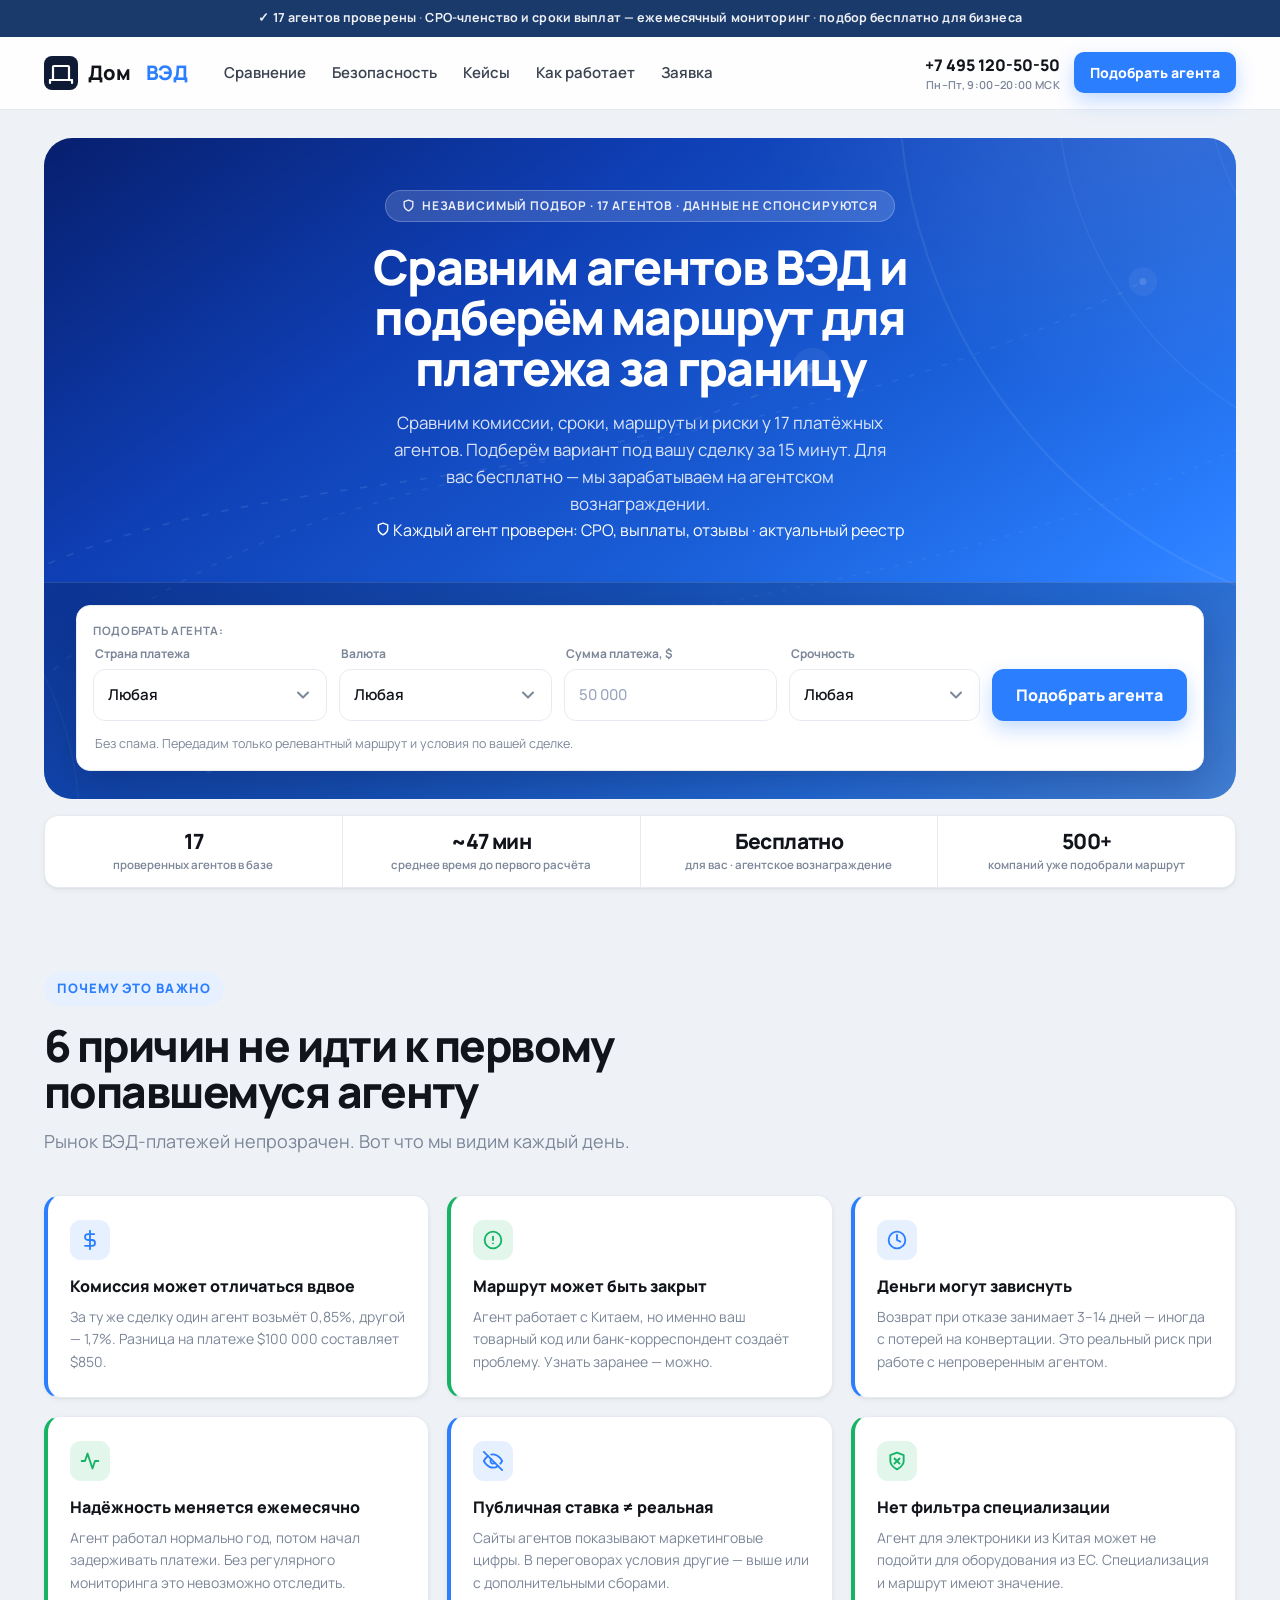
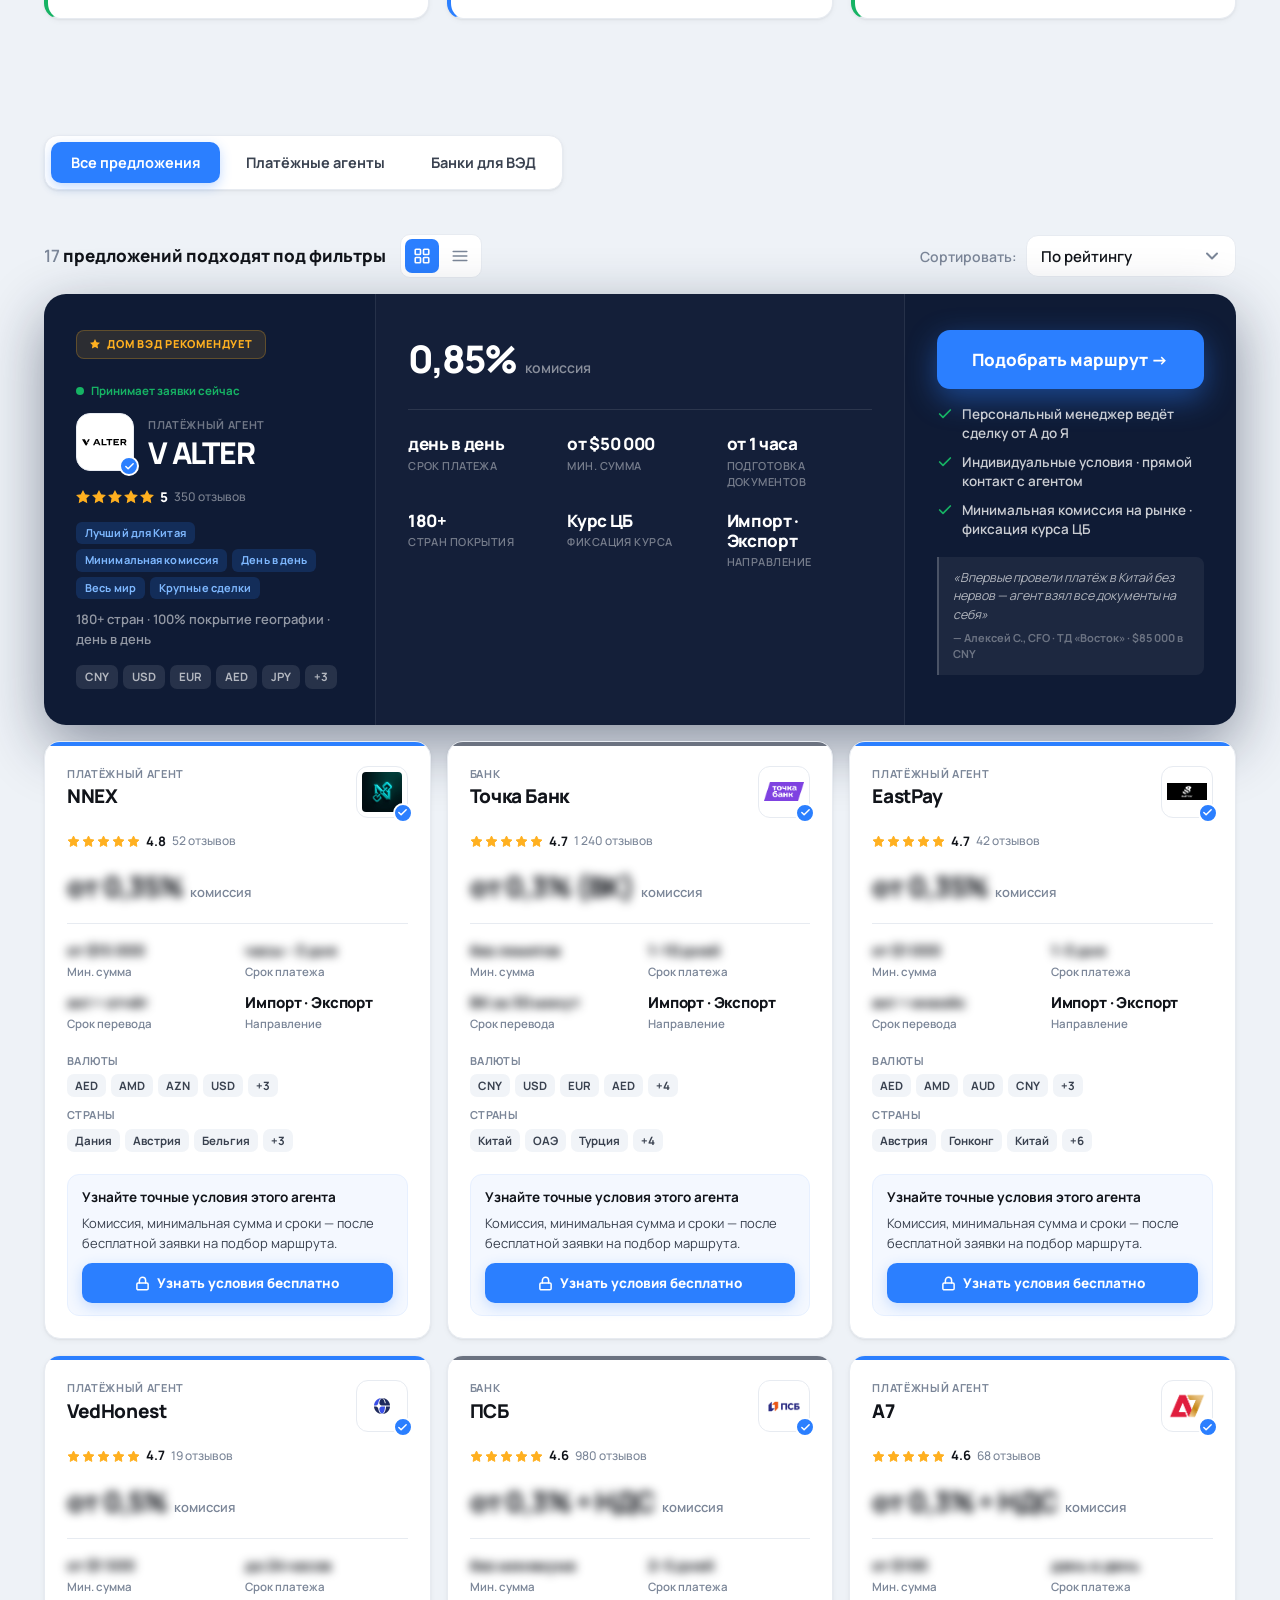
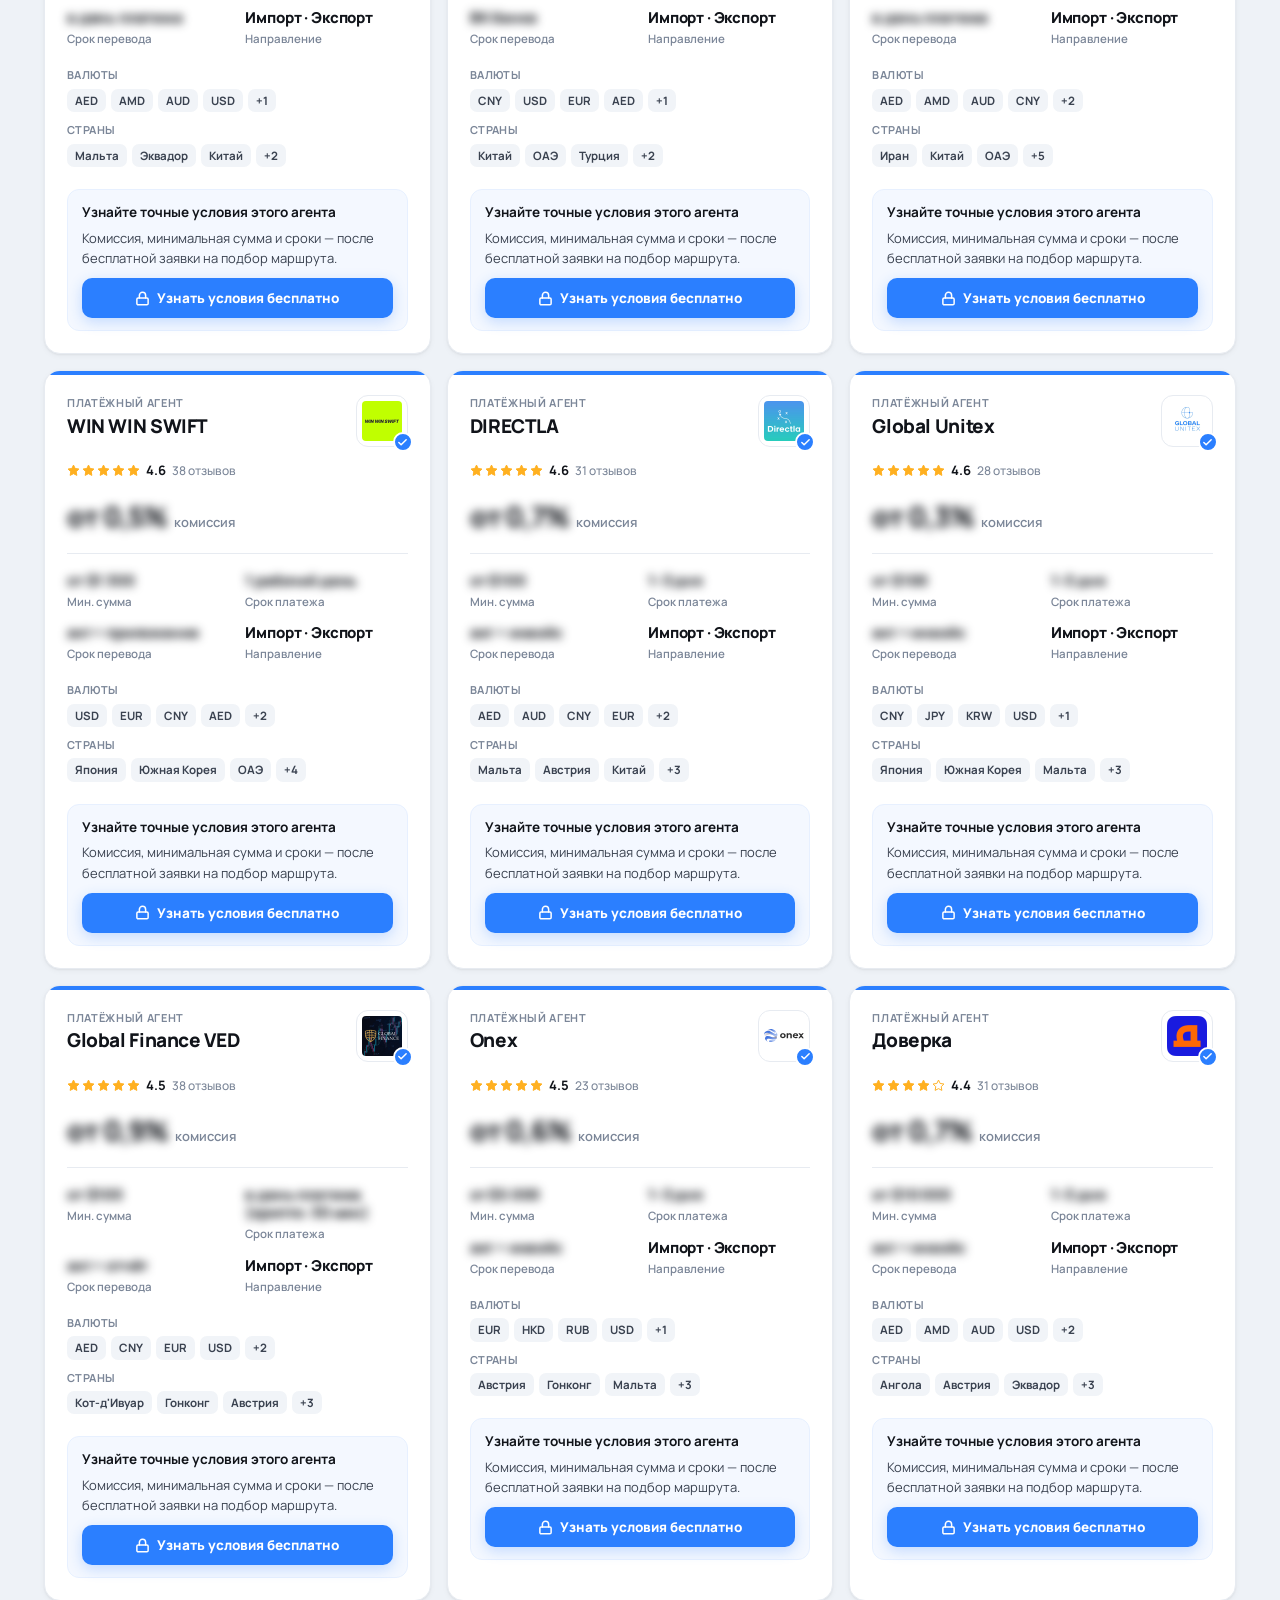
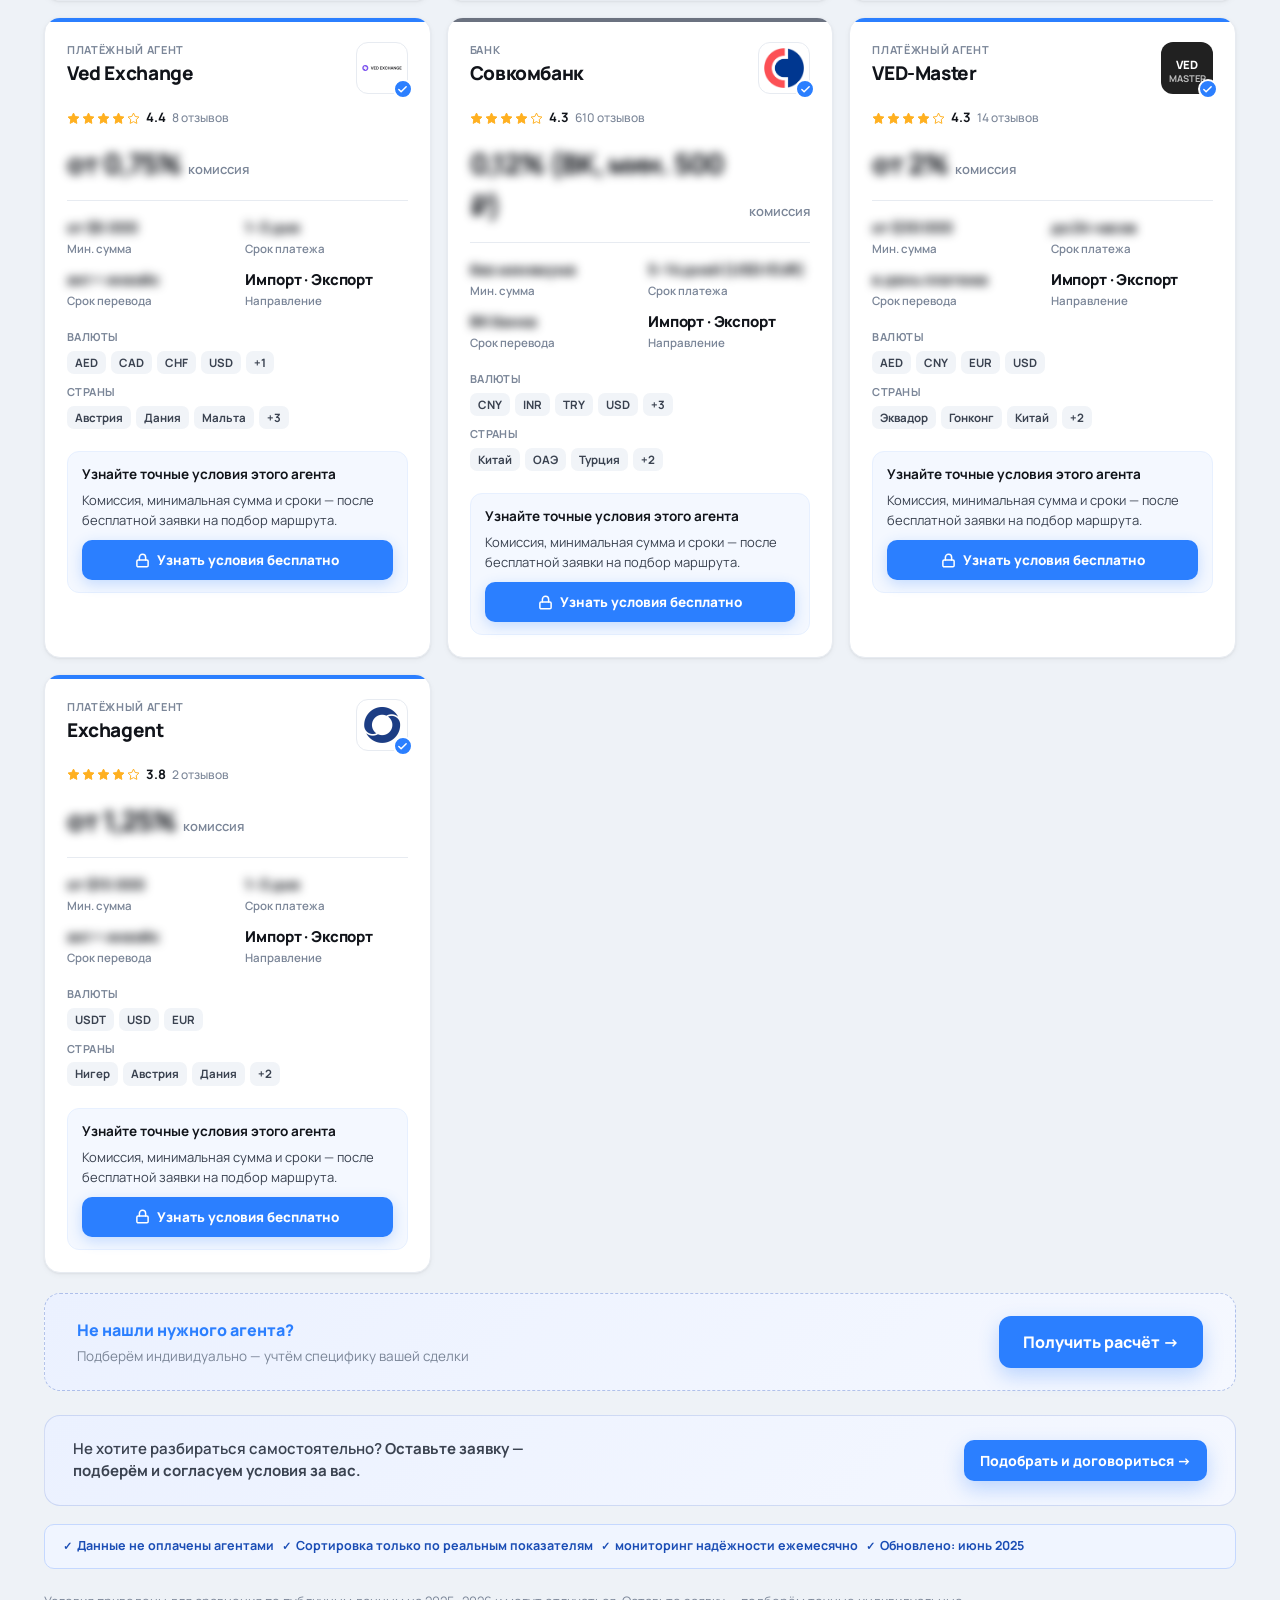
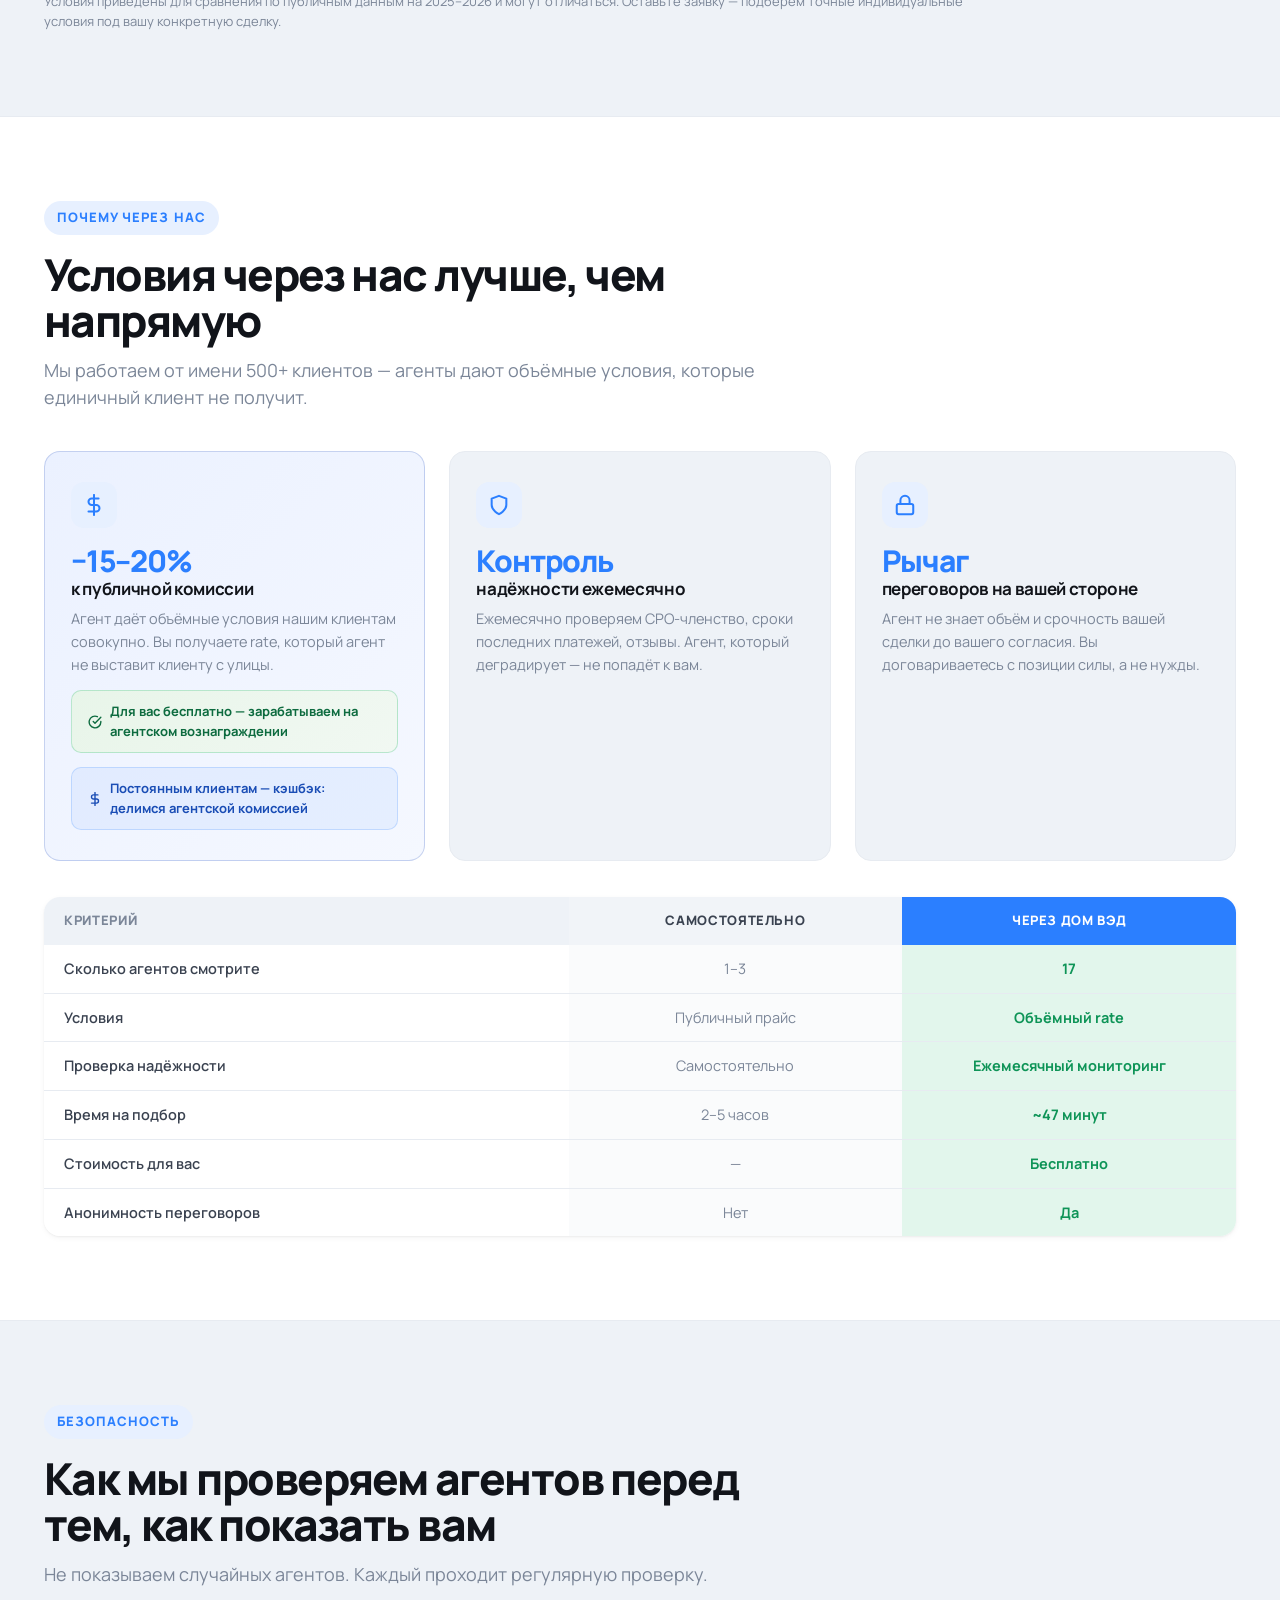
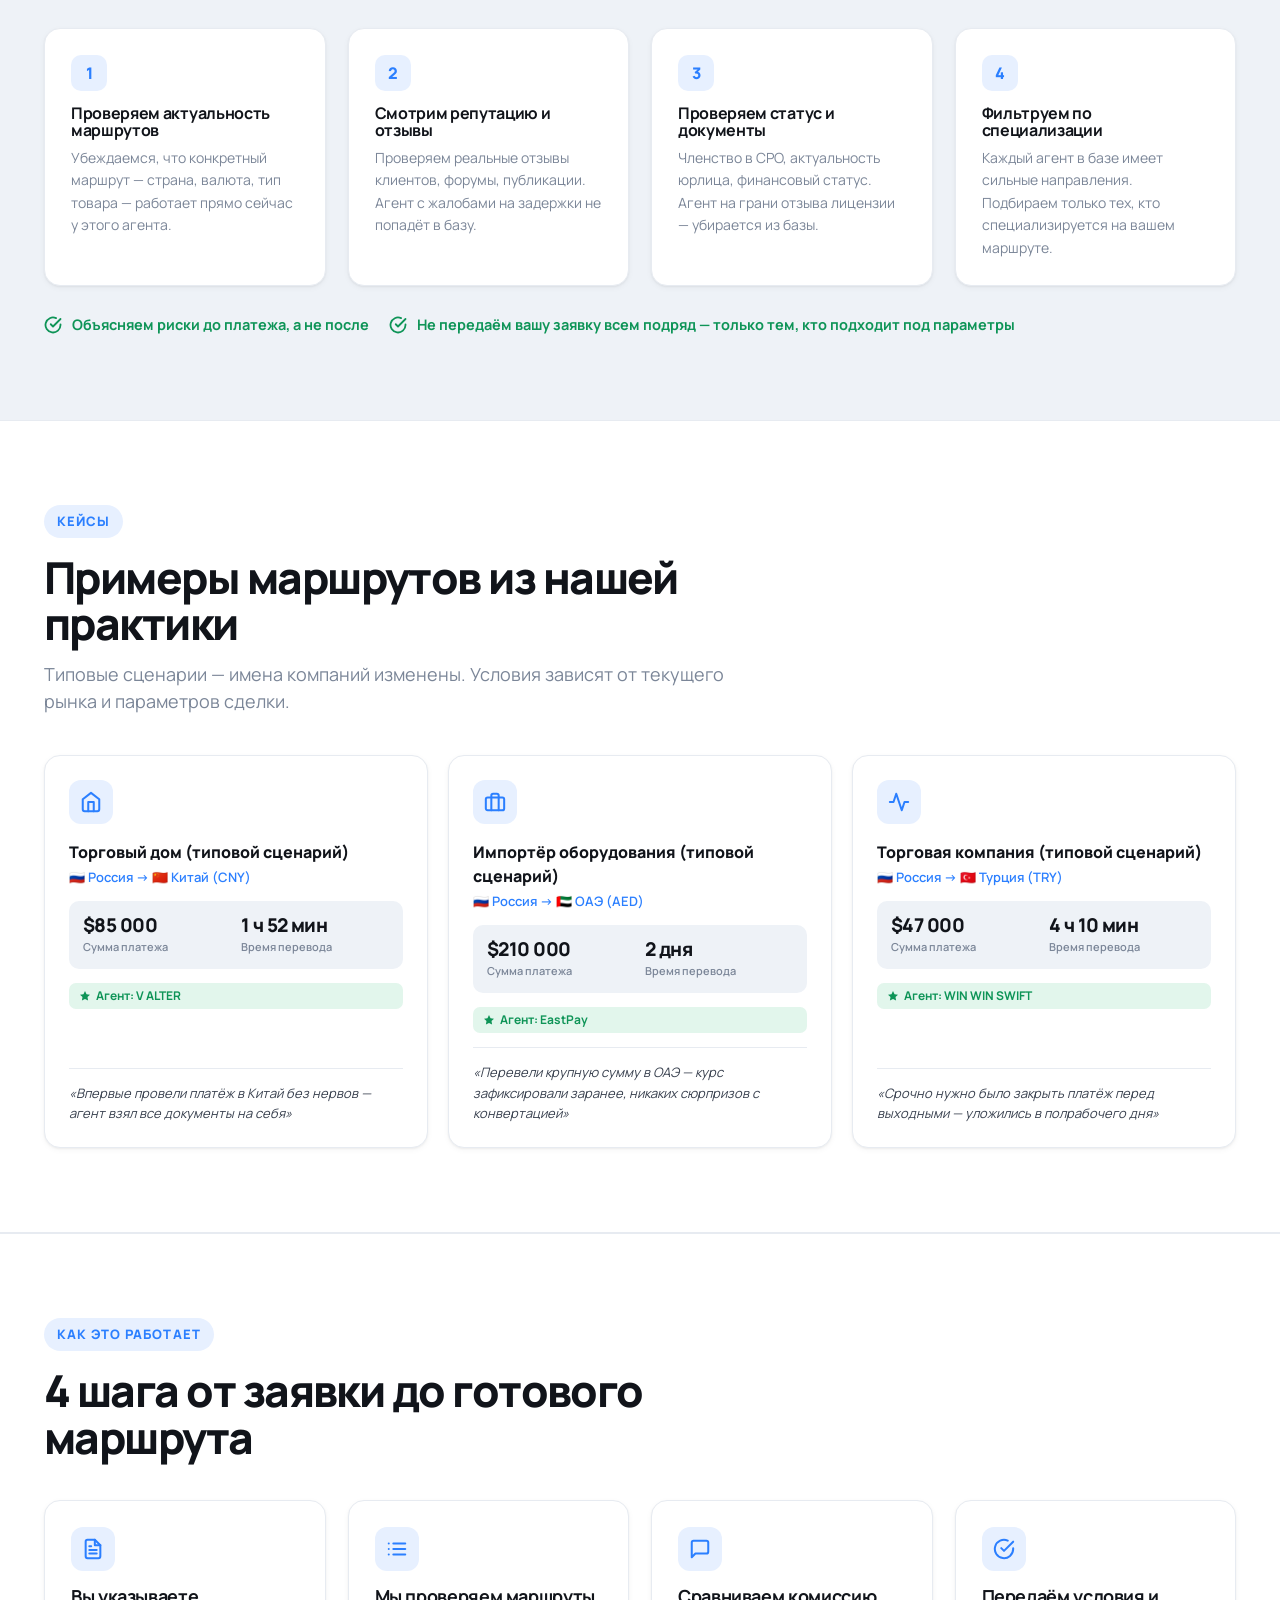
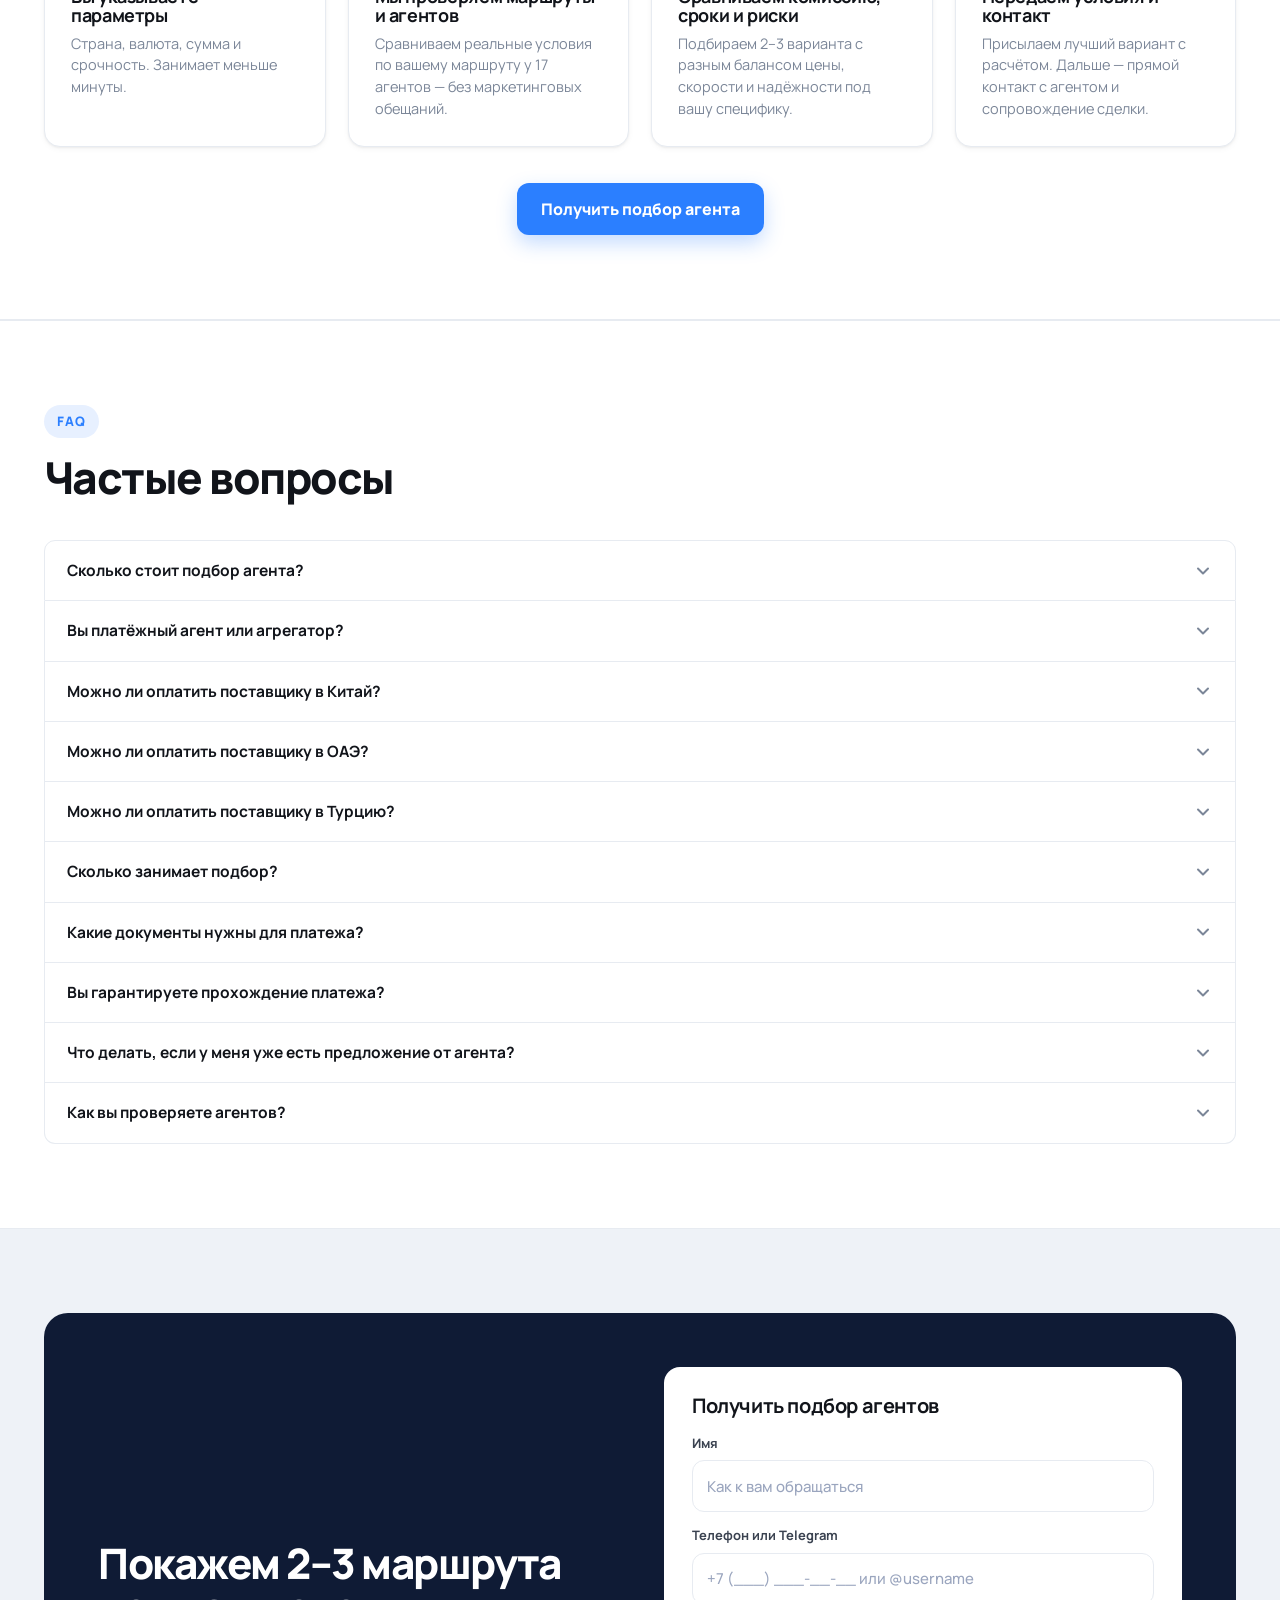
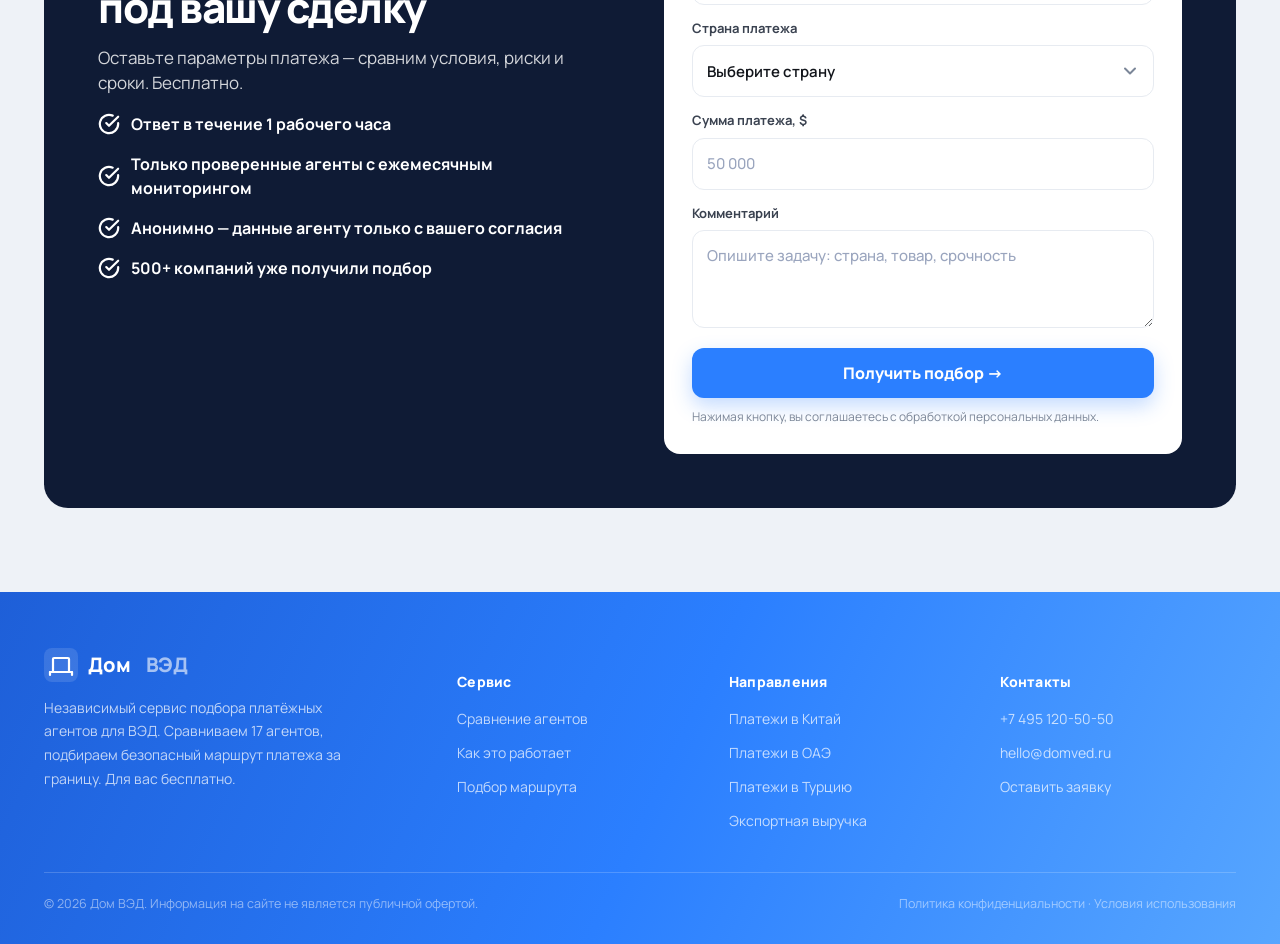
==== commit f3ffa849: "refactor: remove #cashback and #compare-current sections Both sections removed: HTML, CSS, JS handle" ====
--- a/index.html
+++ b/index.html
@@ -843,70 +843,6 @@
   .vs-table th:nth-child(2), .vs-table td:nth-child(2) { display: none; }
 }
 
-/* ========== CASHBACK BLOCK ========== */
-.cashback-section {
-  background: linear-gradient(135deg, #0D5E3F 0%, #0E7C5A 60%, #12A073 100%);
-  padding: 64px 0; color: #fff;
-}
-.cashback-inner {
-  display: grid; grid-template-columns: 1fr auto; gap: 40px; align-items: center;
-}
-.cashback-copy h2 { font-size: clamp(26px, 3vw, 38px); color: #fff; margin-bottom: 12px; }
-.cashback-copy p { font-size: 17px; color: rgba(255,255,255,.82); line-height: 1.65; max-width: 580px; }
-.cashback-badge {
-  display: inline-flex; align-items: center; gap: 8px;
-  background: rgba(255,255,255,.12); border: 1px solid rgba(255,255,255,.2);
-  border-radius: 10px; padding: 8px 16px; margin-top: 20px;
-  font-size: 13.5px; font-weight: 700; color: rgba(255,255,255,.9);
-}
-.cashback-badge svg { width: 16px; height: 16px; flex: none; color: #7CFF9E; }
-.cashback-disclaimer {
-  font-size: 12px; color: rgba(255,255,255,.5); margin-top: 14px; line-height: 1.55;
-}
-.cashback-cta-btn {
-  background: #fff; color: #0D5E3F; font-weight: 800; font-size: 16px;
-  padding: 18px 32px; border-radius: 14px; white-space: nowrap; cursor: pointer;
-  font-family: inherit; border: none; box-shadow: 0 10px 30px rgba(0,0,0,.2);
-  transition: transform .12s, box-shadow .15s;
-}
-.cashback-cta-btn:hover { transform: translateY(-2px); box-shadow: 0 14px 36px rgba(0,0,0,.25); }
-@media (max-width: 720px) {
-  .cashback-inner { grid-template-columns: 1fr; }
-  .cashback-cta-btn { width: 100%; }
-}
-
-/* ========== COMPARE-WITH-CURRENT AGENT ========== */
-.compare-current-section {
-  background: var(--bg); border-top: 1px solid var(--line); border-bottom: 1px solid var(--line);
-  padding: 64px 0;
-}
-.compare-current-inner {
-  display: grid; grid-template-columns: 1.1fr 1fr; gap: 56px; align-items: center;
-}
-.compare-current-copy h2 { font-size: clamp(24px, 3vw, 36px); margin-bottom: 12px; }
-.compare-current-copy p { color: var(--muted); font-size: 16px; line-height: 1.7; }
-.compare-current-bullets { margin-top: 20px; display: flex; flex-direction: column; gap: 11px; }
-.compare-current-bullet {
-  display: flex; align-items: flex-start; gap: 10px;
-  font-size: 14.5px; font-weight: 600; color: var(--ink-2);
-}
-.compare-current-bullet svg { color: var(--accent); width: 18px; height: 18px; flex: none; margin-top: 1px; }
-.compare-current-form {
-  background: var(--card); border: 1px solid var(--line);
-  border-radius: var(--radius); padding: 28px; box-shadow: var(--shadow);
-}
-.compare-current-form h3 { font-size: 19px; margin-bottom: 6px; }
-.compare-current-form .form-sub { font-size: 13.5px; color: var(--muted); margin-bottom: 20px; }
-.compare-current-submit {
-  width: 100%; background: var(--brand); color: #fff; font-weight: 800;
-  font-size: 15px; padding: 15px; border-radius: 11px; border: none; cursor: pointer;
-  font-family: inherit; transition: background .15s;
-  box-shadow: 0 6px 18px rgba(43,127,255,.28);
-}
-.compare-current-submit:hover { background: var(--brand-700); }
-@media (max-width: 768px) {
-  .compare-current-inner { grid-template-columns: 1fr; }
-}
 </style>
 </head>
 <body>
@@ -1186,28 +1122,6 @@
   </div>
 </section>
 
-<!-- ============ CASHBACK ============ -->
-<section class="cashback-section" id="cashback">
-  <div class="wrap">
-    <div class="cashback-inner">
-      <div class="cashback-copy">
-        <span class="eyebrow" style="background:rgba(255,255,255,.15);color:#fff;border:1px solid rgba(255,255,255,.2)">Кэшбэк за объём</span>
-        <h2 style="margin-top:16px">Кэшбэк за регулярные объёмы</h2>
-        <p>При регулярных платежах возможно снижение итоговой стоимости транзакций — мы делимся частью агентского вознаграждения. Индивидуальные условия согласовываются при первом контакте.</p>
-        <div class="cashback-badge">
-          <svg viewBox="0 0 24 24" fill="none" stroke="currentColor" stroke-width="2.5" stroke-linecap="round" stroke-linejoin="round"><polyline points="20 6 9 17 4 12"/></svg>
-          Для клиентов с регулярными операциями · условия индивидуально
-        </div>
-        <p class="cashback-disclaimer">* Кэшбэк доступен при выполнении условий по объёму. Точные параметры и размер возврата определяются индивидуально при согласовании. Финальные условия подтверждаются после проверки сделки.</p>
-      </div>
-      <div>
-        <button class="cashback-cta-btn" type="button" onclick="trackGoal('cashback_cta_click');document.getElementById('lead').scrollIntoView({behavior:'smooth',block:'start'})">
-          Узнать об условиях →
-        </button>
-      </div>
-    </div>
-  </div>
-</section>
 
 <!-- ============ SAFETY ============ -->
 <section class="section" id="safety">
@@ -1331,60 +1245,6 @@
   </div>
 </section>
 
-<!-- ============ COMPARE WITH CURRENT AGENT ============ -->
-<section class="compare-current-section" id="compare-current">
-  <div class="wrap">
-    <div class="compare-current-inner">
-      <div class="compare-current-copy">
-        <span class="eyebrow">Уже работаете с агентом?</span>
-        <h2 style="margin-top:16px">Сравним с вашим текущим агентом</h2>
-        <p>Оставьте предварительные условия вашего агента — сравним с 17 другими из нашей базы и покажем, есть ли вариант дешевле или надёжнее. Это не значит, что придётся менять агента.</p>
-        <div class="compare-current-bullets">
-          <div class="compare-current-bullet">
-            <svg viewBox="0 0 24 24" fill="none" stroke="currentColor" stroke-width="2.5" stroke-linecap="round" stroke-linejoin="round"><polyline points="20 6 9 17 4 12"/></svg>
-            Анонимно — агент не узнает о запросе
-          </div>
-          <div class="compare-current-bullet">
-            <svg viewBox="0 0 24 24" fill="none" stroke="currentColor" stroke-width="2.5" stroke-linecap="round" stroke-linejoin="round"><polyline points="20 6 9 17 4 12"/></svg>
-            Сравниваем условия, сроки и надёжность маршрута
-          </div>
-          <div class="compare-current-bullet">
-            <svg viewBox="0 0 24 24" fill="none" stroke="currentColor" stroke-width="2.5" stroke-linecap="round" stroke-linejoin="round"><polyline points="20 6 9 17 4 12"/></svg>
-            Предварительные условия — за ~47 минут
-          </div>
-        </div>
-      </div>
-      <div class="compare-current-form">
-        <h3>Сравнить с текущим агентом</h3>
-        <p class="form-sub">Укажите предварительные условия — подберём альтернативы</p>
-        <form id="compareCurrentForm">
-          <div class="field">
-            <label for="ccCommission">Текущая комиссия, %</label>
-            <input class="control" id="ccCommission" type="text" inputmode="decimal" placeholder="например 1,2%">
-          </div>
-          <div class="field">
-            <label for="ccCountry">Страна платежа</label>
-            <select class="control" id="ccCountry">
-              <option value="">Выберите страну</option>
-            </select>
-          </div>
-          <div class="field">
-            <label for="ccContact">Телефон или Telegram *</label>
-            <input class="control" id="ccContact" type="text" placeholder="@username или +7..." required>
-            <div class="hint">Введите контакт</div>
-          </div>
-          <button type="submit" class="compare-current-submit">Сравнить условия →</button>
-          <p style="font-size:12px;color:var(--muted);margin-top:10px;line-height:1.5">Бесплатно · контакт передаётся после вашего согласования</p>
-        </form>
-        <div class="lead-ok" id="compareCurrentOk">
-          <svg viewBox="0 0 24 24" fill="none" stroke="currentColor" stroke-width="2" stroke-linecap="round" stroke-linejoin="round"><path d="M22 11.08V12a10 10 0 1 1-5.93-9.14"/><polyline points="22 4 12 14.01 9 11.01"/></svg>
-          <h3>Запрос принят!</h3>
-          <p>Сравним с 17 агентами и пришлём результат в течение часа.</p>
-        </div>
-      </div>
-    </div>
-  </div>
-</section>
 
 <!-- ============ FAQ ============ -->
 <section class="section" id="faq" style="background:#fff; border-top:1px solid var(--line); border-bottom:1px solid var(--line);">
@@ -1601,6 +1461,7 @@
     termDays: 1, termText: "день в день",
     docDays: 1, docText: "от 1 часа",
     coverageText: "180+",
+    allCountries: true,
     countries: ["Китай", "Гонконг", "Япония", "Корея", "Вьетнам", "ЕС", "ОАЭ", "Турция", "Таиланд", "США", "Индия", "Бразилия"],
     currencies: ["CNY", "USD", "EUR", "AED", "JPY", "THB", "VND", "любая"],
     flow: ["import", "export"], deals: ["Все отрасли B2B"],
@@ -2018,8 +1879,8 @@
   function getFiltered() {
     let list = AGENTS.filter((a) => {
       if (state.type && a.type !== state.type) return false;
-      if (state.country && !a.countries.includes(state.country)) return false;
-      if (state.currency && !a.currencies.includes(state.currency)) return false;
+      if (state.country && !a.allCountries && !a.countries.includes(state.country)) return false;
+      if (state.currency && !a.currencies.includes("любая") && !a.currencies.includes(state.currency)) return false;
       if (state.flow && !a.flow.includes(state.flow)) return false;
       if (state.amount && a.minAmount > state.amount) return false;
       if (state.urgency === "day" && a.termDays > 1) return false;
@@ -2260,18 +2121,18 @@
     </div>
     <div class="cmp-detail">
       <div class="detail-grid">
-        <div class="detail-item"><div class="dt">Срок перевода</div><div class="dd">${esc(a.docText)}</div></div>
-        <div class="detail-item"><div class="dt">Направление</div><div class="dd">${a.flow.map((f) => (f === "import" ? "Импорт" : "Экспорт")).join(" · ")}</div></div>
-        <div class="detail-item"><div class="dt">Типы сделок</div><div class="dd">${esc(a.deals.join(", "))}</div></div>
-        <div class="detail-item"><div class="dt">Документы</div><div class="dd">${esc(a.docs)}</div></div>
-        <div class="detail-item"><div class="dt">Юрисдикции / инфраструктура</div><div class="dd">${esc(a.jurisdiction)}</div></div>
-        <div class="detail-item"><div class="dt">Страны</div><div class="dd">${esc(a.countries.join(", "))}${a.coverageText ? ` <span style="color:var(--muted);font-weight:600">+ ещё ${parseInt(a.coverageText) - a.countries.length}+ стран</span>` : ""}</div></div>
-        <div class="detail-item"><div class="dt">Валюты</div><div class="dd">${esc(a.currencies.join(", "))}</div></div>
-        <div class="detail-item"><div class="dt">Лимиты / ограничения</div><div class="dd">${esc(a.limits)}</div></div>
-        <div class="detail-item"><div class="dt">Персональный менеджер</div><div class="dd ${a.manager ? "good" : "bad"}">${a.manager ? "Да" : "Нет"}</div></div>
-        <div class="detail-item"><div class="dt">Валютный контроль</div><div class="dd ${a.currencyControl ? "good" : "bad"}">${a.currencyControl ? "Сопровождение есть" : "Не предоставляется"}</div></div>
-        <div class="detail-item"><div class="dt">Статус проверки</div><div class="dd ${a.verified ? "good" : ""}">${esc(a.statusText)}</div></div>
-        <div class="detail-item"><div class="dt">Рейтинг</div><div class="dd">${a.rating} / 5 · ${a.reviews} отзывов</div></div>
+        <div class="detail-item"><div class="dt">Срок перевода</div><div class="dd">${agOpen ? esc(a.docText) : `<span class="cell-locked">${esc(a.docText)}</span>`}</div></div>
+        <div class="detail-item"><div class="dt">Направление</div><div class="dd">${agOpen ? a.flow.map((f) => (f === "import" ? "Импорт" : "Экспорт")).join(" · ") : `<span class="cell-locked">${a.flow.map((f) => (f === "import" ? "Импорт" : "Экспорт")).join(" · ")}</span>`}</div></div>
+        <div class="detail-item"><div class="dt">Типы сделок</div><div class="dd">${agOpen ? esc(a.deals.join(", ")) : `<span class="cell-locked">${esc(a.deals.join(", "))}</span>`}</div></div>
+        <div class="detail-item"><div class="dt">Документы</div><div class="dd">${agOpen ? esc(a.docs) : `<span class="cell-locked">${esc(a.docs)}</span>`}</div></div>
+        <div class="detail-item"><div class="dt">Юрисдикции / инфраструктура</div><div class="dd">${agOpen ? esc(a.jurisdiction) : `<span class="cell-locked">${esc(a.jurisdiction)}</span>`}</div></div>
+        <div class="detail-item"><div class="dt">Страны</div><div class="dd">${agOpen ? `${esc(a.countries.join(", "))}${a.coverageText ? ` <span style="color:var(--muted);font-weight:600">+ ещё ${parseInt(a.coverageText) - a.countries.length}+ стран</span>` : ""}` : `<span class="cell-locked">${esc(a.countries.join(", "))}</span>`}</div></div>
+        <div class="detail-item"><div class="dt">Валюты</div><div class="dd">${agOpen ? esc(a.currencies.join(", ")) : `<span class="cell-locked">${esc(a.currencies.filter(c => c !== "любая").join(", "))}</span>`}</div></div>
+        <div class="detail-item"><div class="dt">Лимиты / ограничения</div><div class="dd">${agOpen ? esc(a.limits) : `<span class="cell-locked">${esc(a.limits)}</span>`}</div></div>
+        <div class="detail-item"><div class="dt">Персональный менеджер</div><div class="dd ${a.manager ? "good" : "bad"}">${agOpen ? (a.manager ? "Да" : "Нет") : `<span class="cell-locked">${a.manager ? "Да" : "Нет"}</span>`}</div></div>
+        <div class="detail-item"><div class="dt">Валютный контроль</div><div class="dd ${a.currencyControl ? "good" : "bad"}">${agOpen ? (a.currencyControl ? "Сопровождение есть" : "Не предоставляется") : `<span class="cell-locked">${a.currencyControl ? "Сопровождение есть" : "Не предоставляется"}</span>`}</div></div>
+        <div class="detail-item"><div class="dt">Статус проверки</div><div class="dd ${a.verified ? "good" : ""}">${agOpen ? esc(a.statusText) : `<span class="cell-locked">${esc(a.statusText)}</span>`}</div></div>
+        <div class="detail-item"><div class="dt">Рейтинг</div><div class="dd">${agOpen ? `${a.rating} / 5 · ${a.reviews} отзывов` : `<span class="cell-locked">${a.rating} / 5 · ${a.reviews} отзывов</span>`}</div></div>
       </div>
     </div>`;
   }
@@ -2388,7 +2249,6 @@
     fillSelect($("#mCountry"), DICT.countries);
     fillSelect($("#mCurrency"), DICT.currencies);
     fillSelect($("#lCountrySelect"), DICT.countries);
-    fillSelect($("#ccCountry"), DICT.countries);
 
     /* Category tabs */
     $$("#catTabs button").forEach((b) => b.addEventListener("click", () => {
@@ -2501,17 +2361,7 @@
       if (_currentModalAgentId === "valter") trackGoal("agent_v_alter_submit");
     });
 
-    /* Compare-current form */
-    const ccForm = $("#compareCurrentForm");
-    if (ccForm) {
-      ccForm.addEventListener("submit", (e) => {
-        e.preventDefault();
-        if (!validateForm(e.target)) return;
-        e.target.style.display = "none";
-        $("#compareCurrentOk").classList.add("show");
-        trackGoal("compare_current_agent_click");
-      });
-    }
+
 
     /* Clear error on input */
     document.addEventListener("input", (e) => {
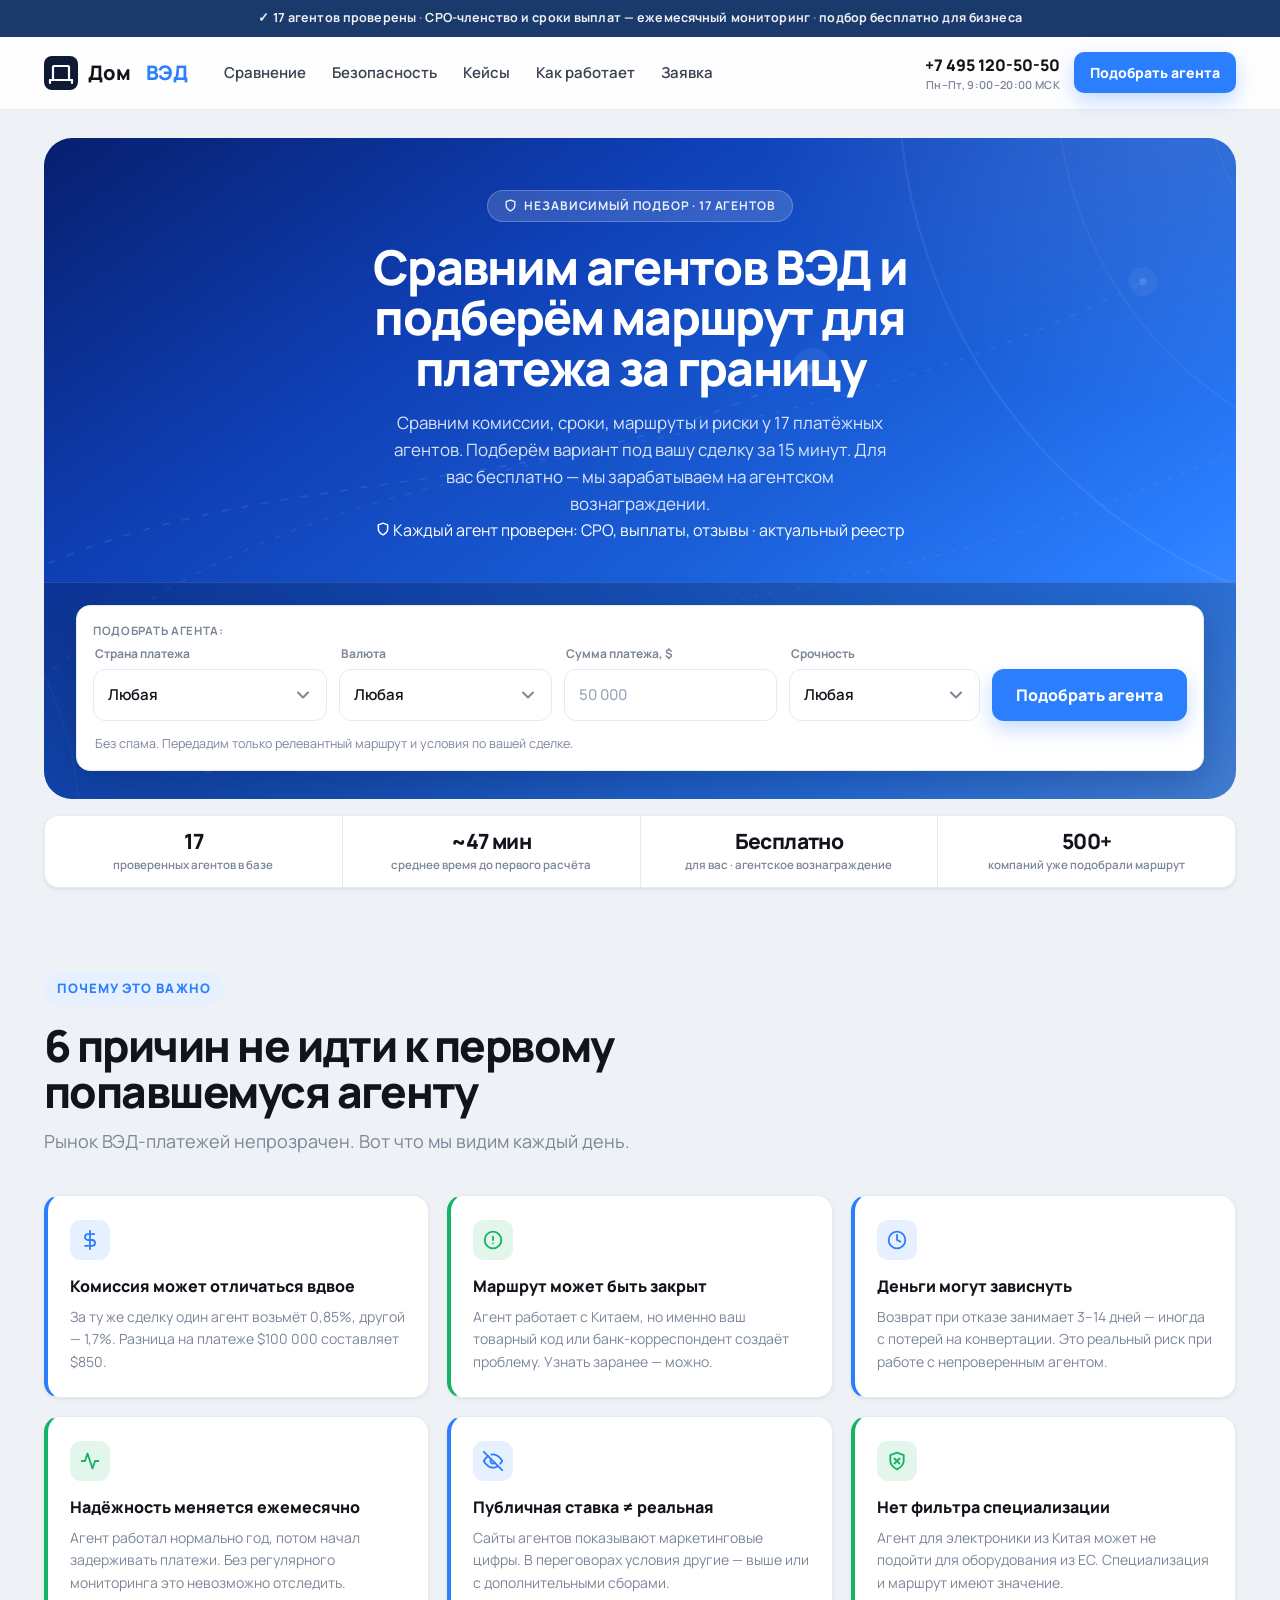
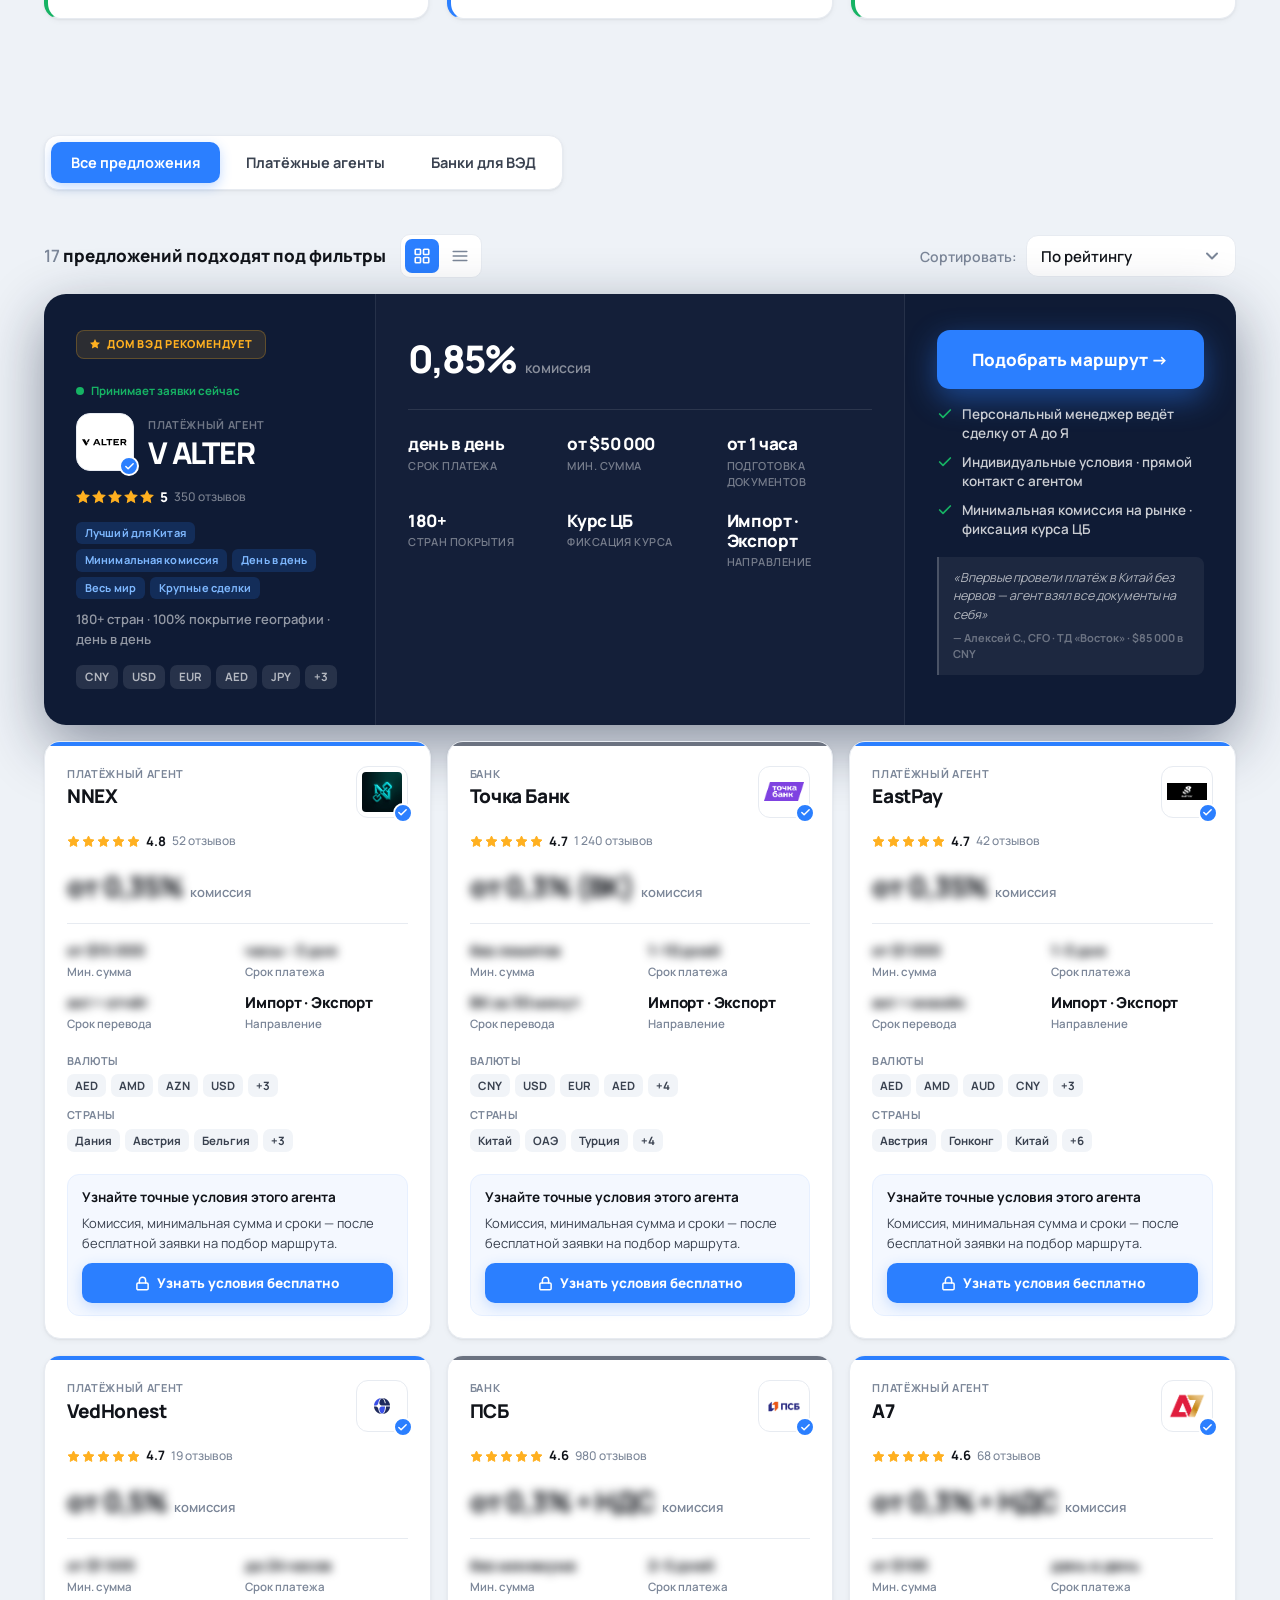
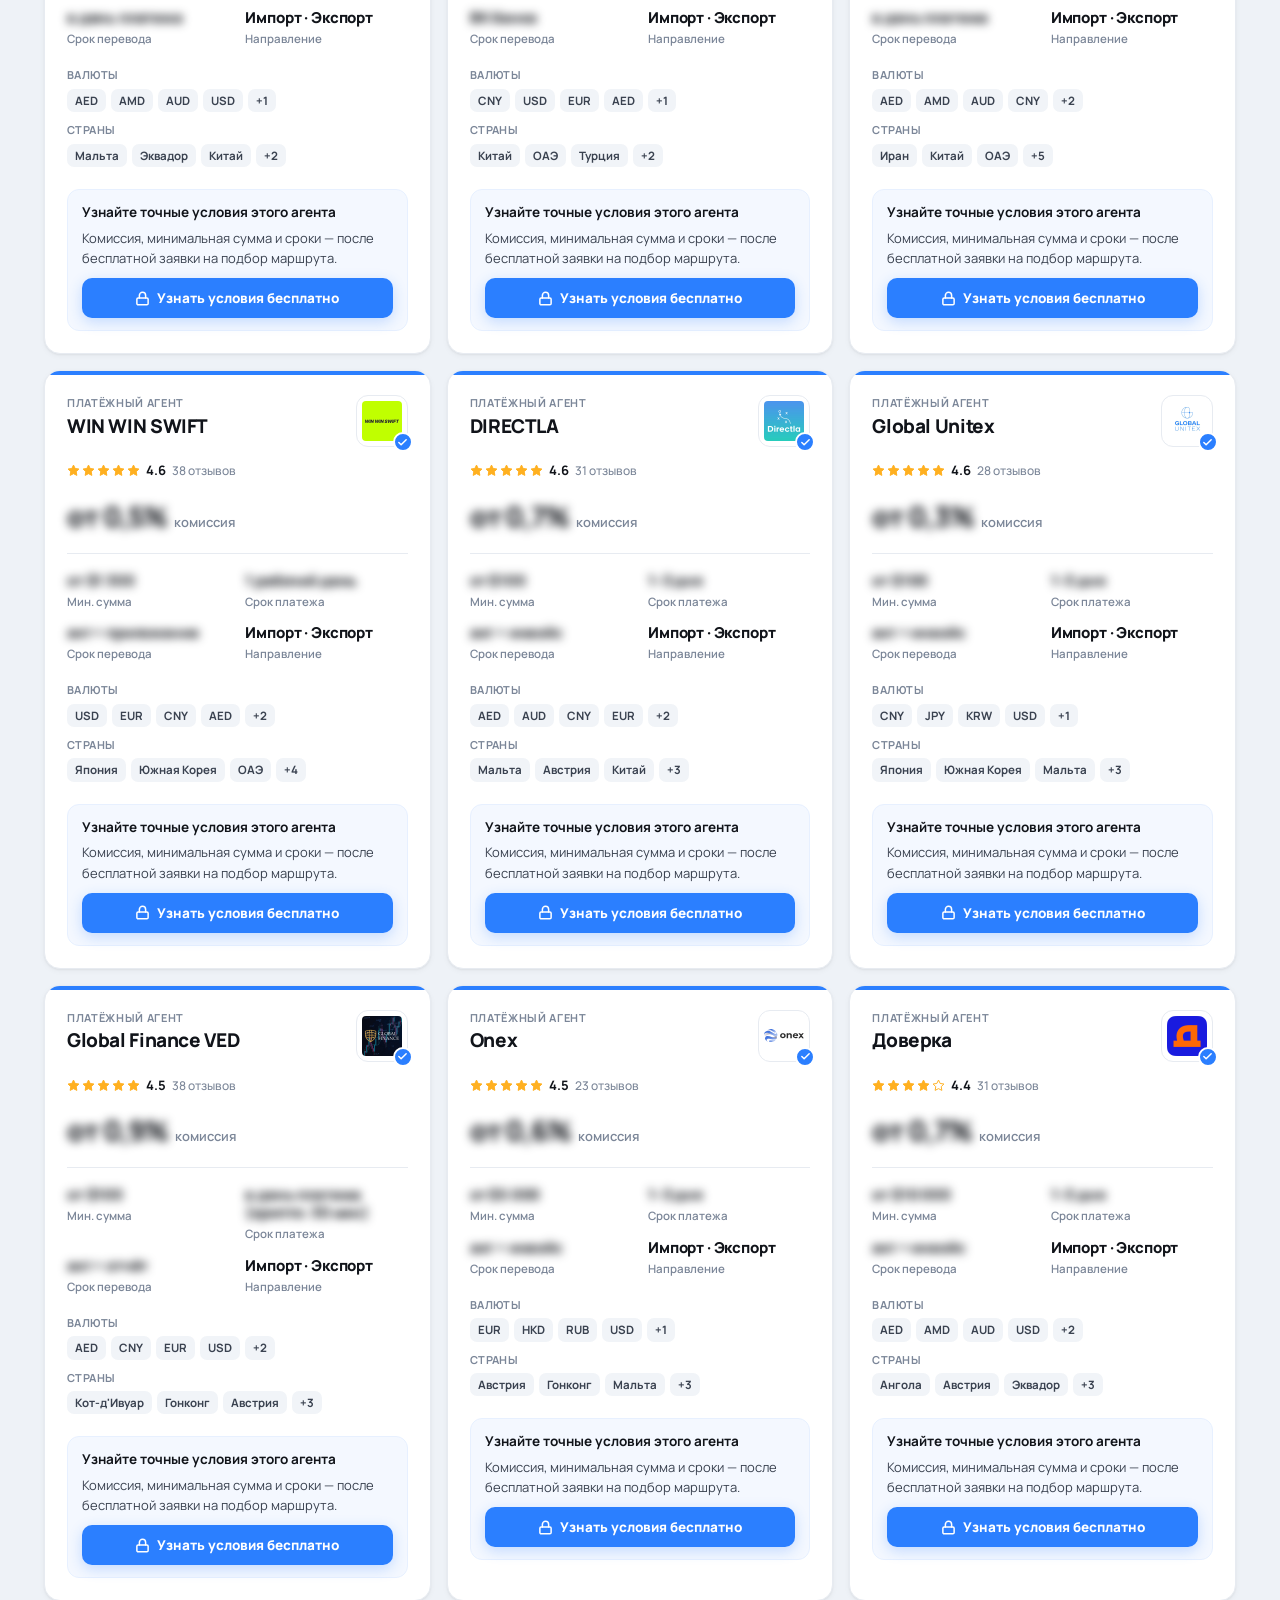
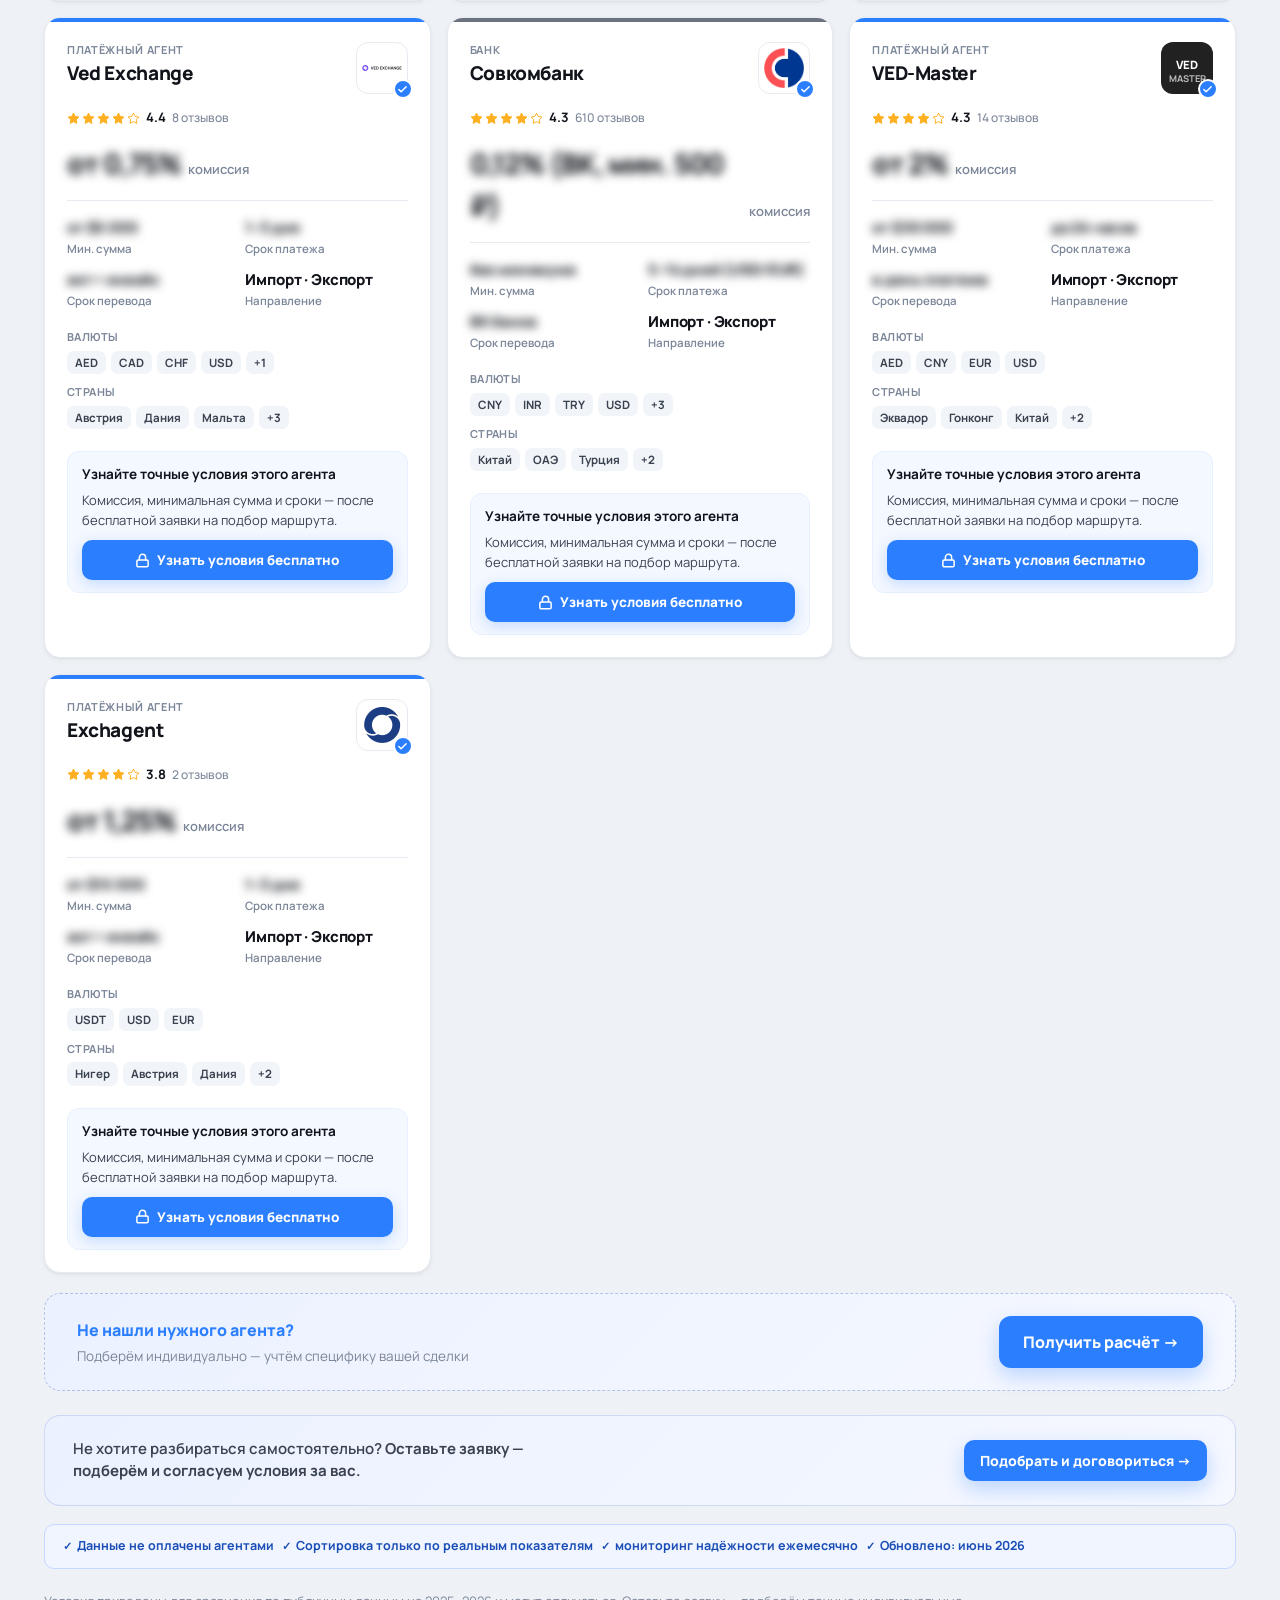
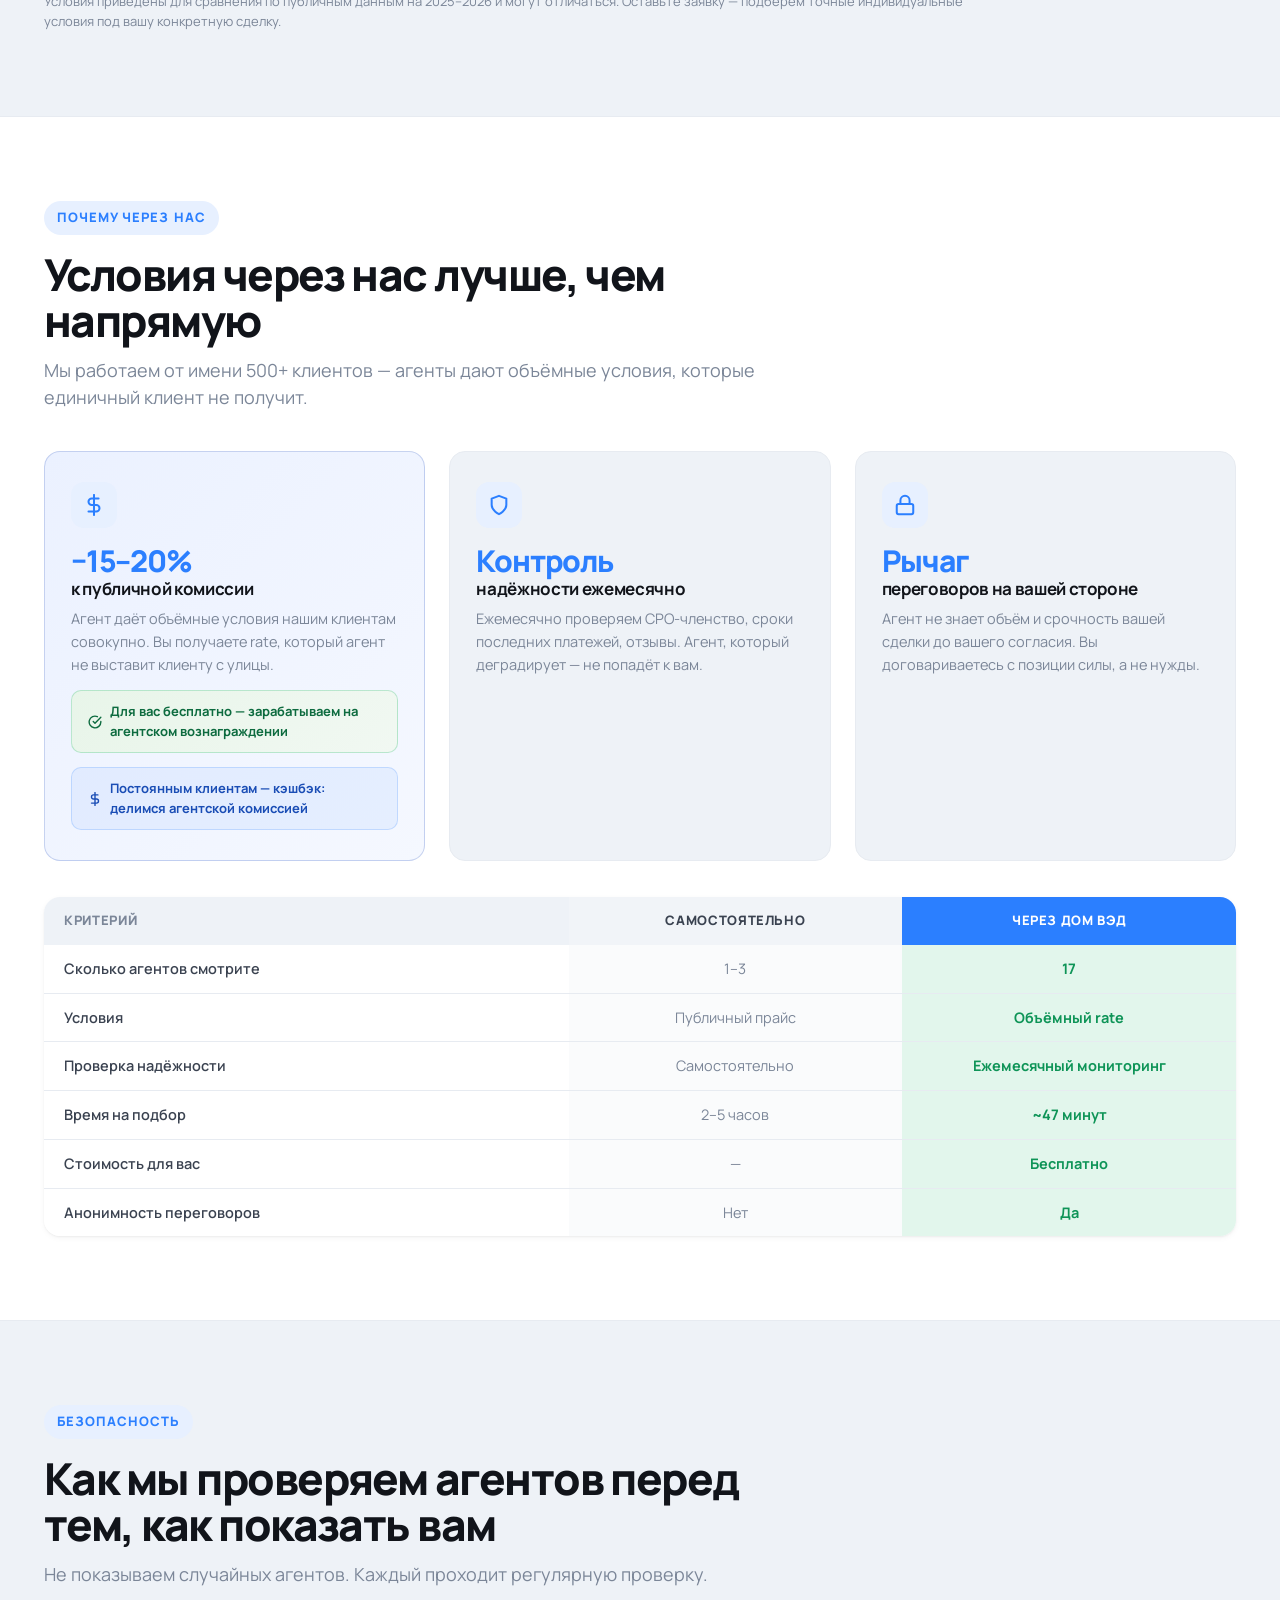
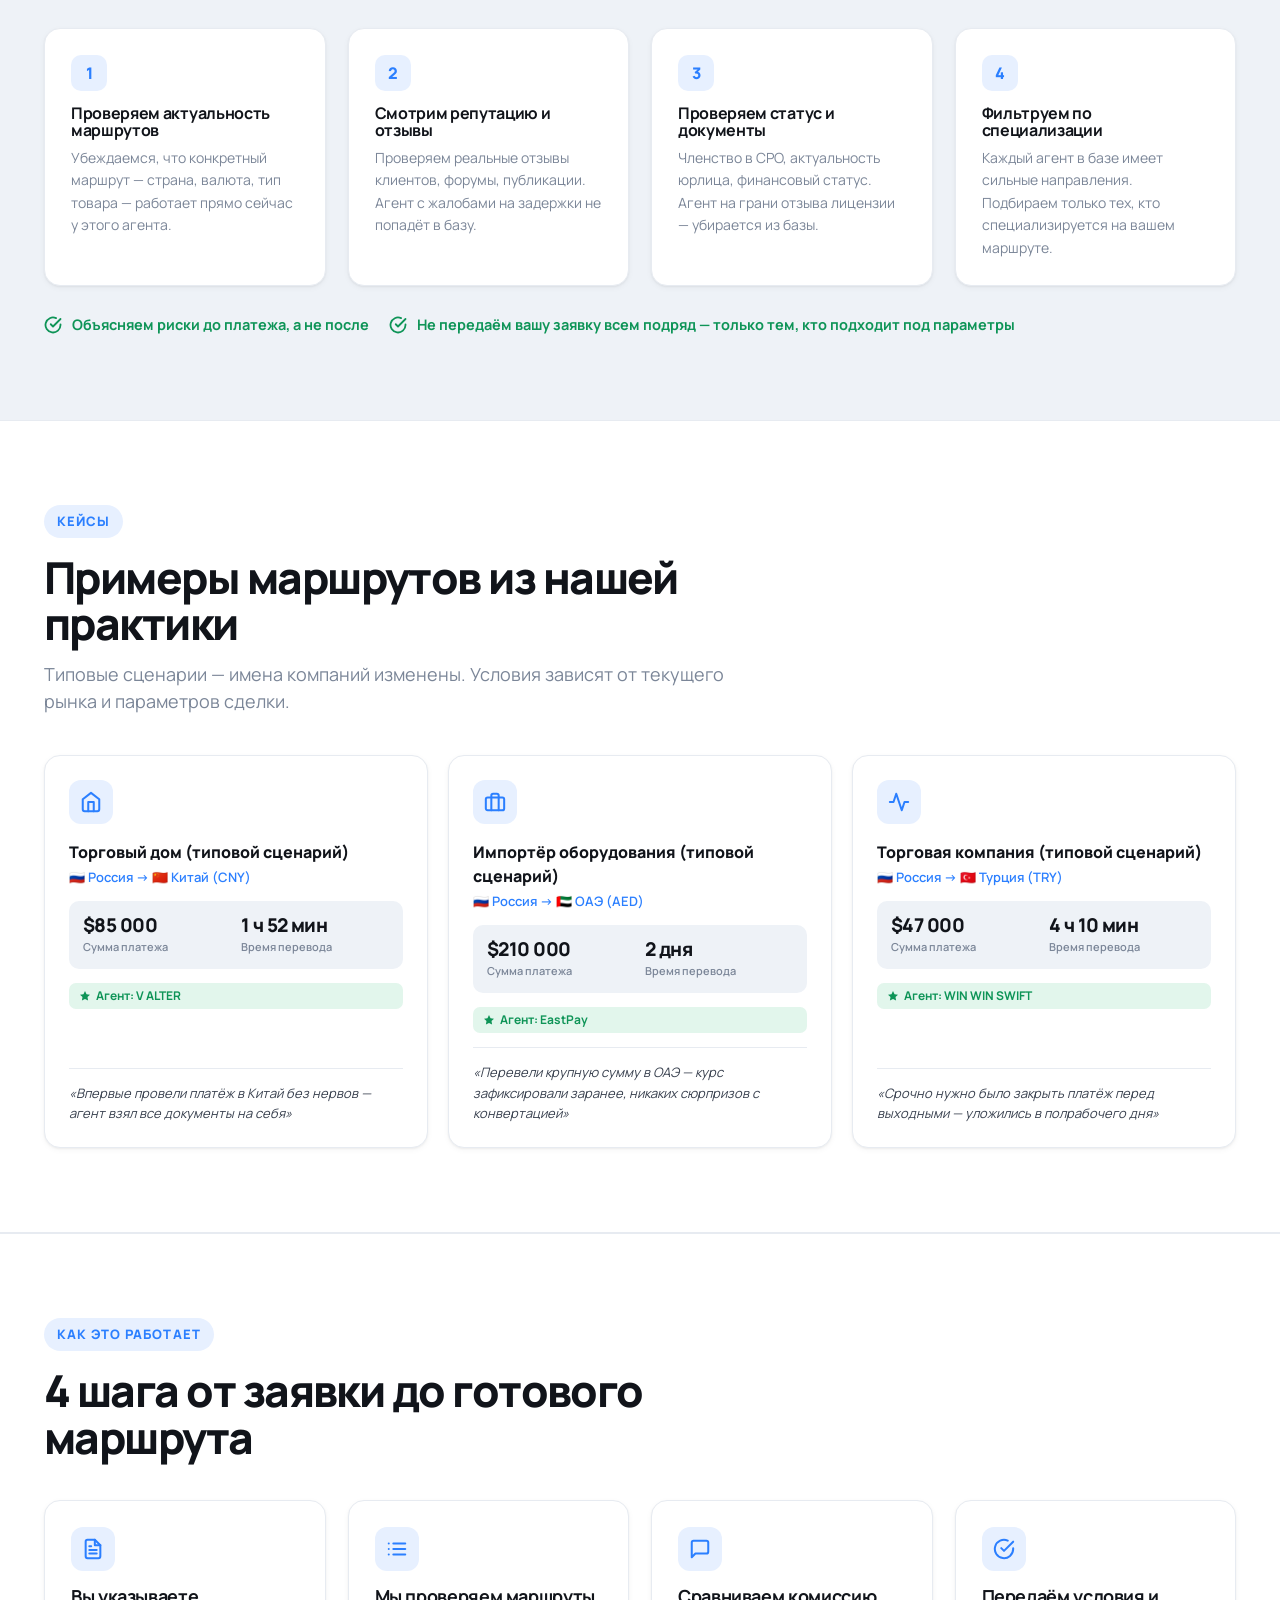
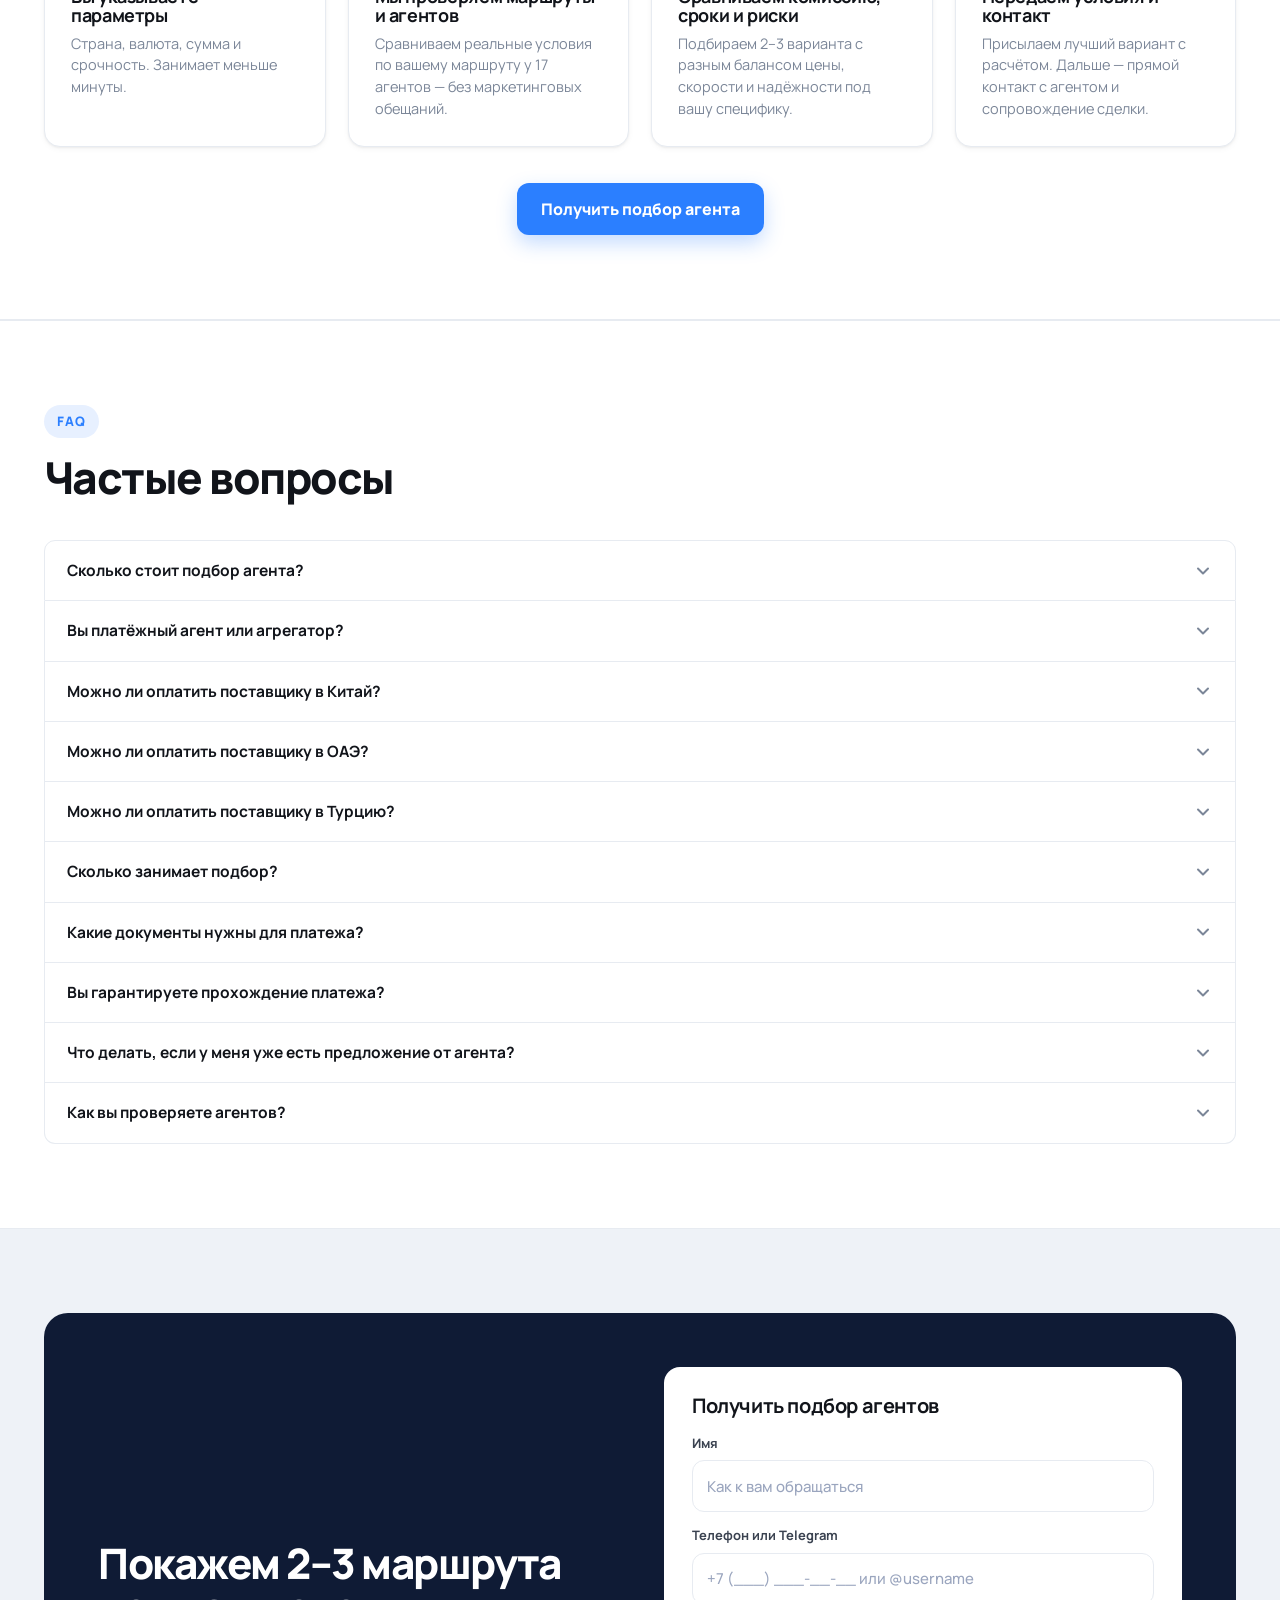
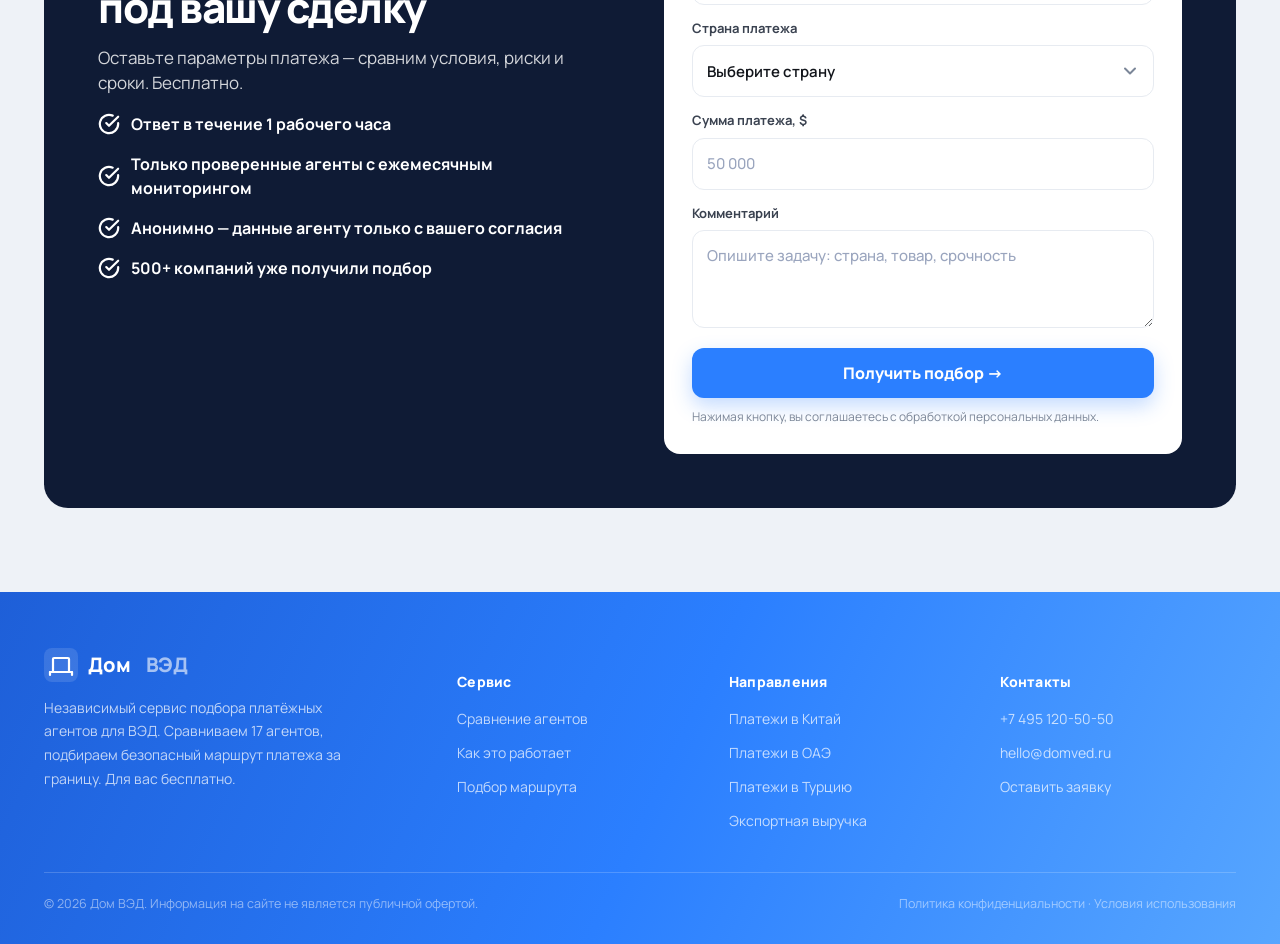
==== commit 02155e55: "Убрать «данные не спонсируются», упростить метку «агентское вознаграждение», обновить дату до июня 2" ====
--- a/index.html
+++ b/index.html
@@ -915,7 +915,7 @@
       <div class="hero-banner-copy">
         <div class="hero-eyebrow">
           <svg viewBox="0 0 24 24" fill="none" stroke="currentColor" stroke-width="2.5" stroke-linecap="round" stroke-linejoin="round" style="width:13px;height:13px"><path d="M12 22s8-4 8-10V5l-8-3-8 3v7c0 6 8 10 8 10z"/></svg>
-          Независимый подбор · 17 агентов · данные не спонсируются
+          Независимый подбор · 17 агентов
         </div>
         <h1>Сравним агентов ВЭД и подберём маршрут для платежа за границу</h1>
         <p class="hero-sub">Сравним комиссии, сроки, маршруты и риски у 17 платёжных агентов. Подберём вариант под вашу сделку за 15 минут. Для вас бесплатно — мы зарабатываем на агентском вознаграждении.</p>
@@ -1066,7 +1066,7 @@
       <span>Данные не оплачены агентами</span>
       <span>Сортировка только по реальным показателям</span>
       <span>мониторинг надёжности ежемесячно</span>
-      <span>Обновлено: июнь 2025</span>
+      <span>Обновлено: июнь 2026</span>
     </div>
     <p class="cmp-note">Условия приведены для сравнения по публичным данным на 2025–2026 и могут отличаться. Оставьте заявку — подберём точные индивидуальные условия под вашу конкретную сделку.</p>
   </div>
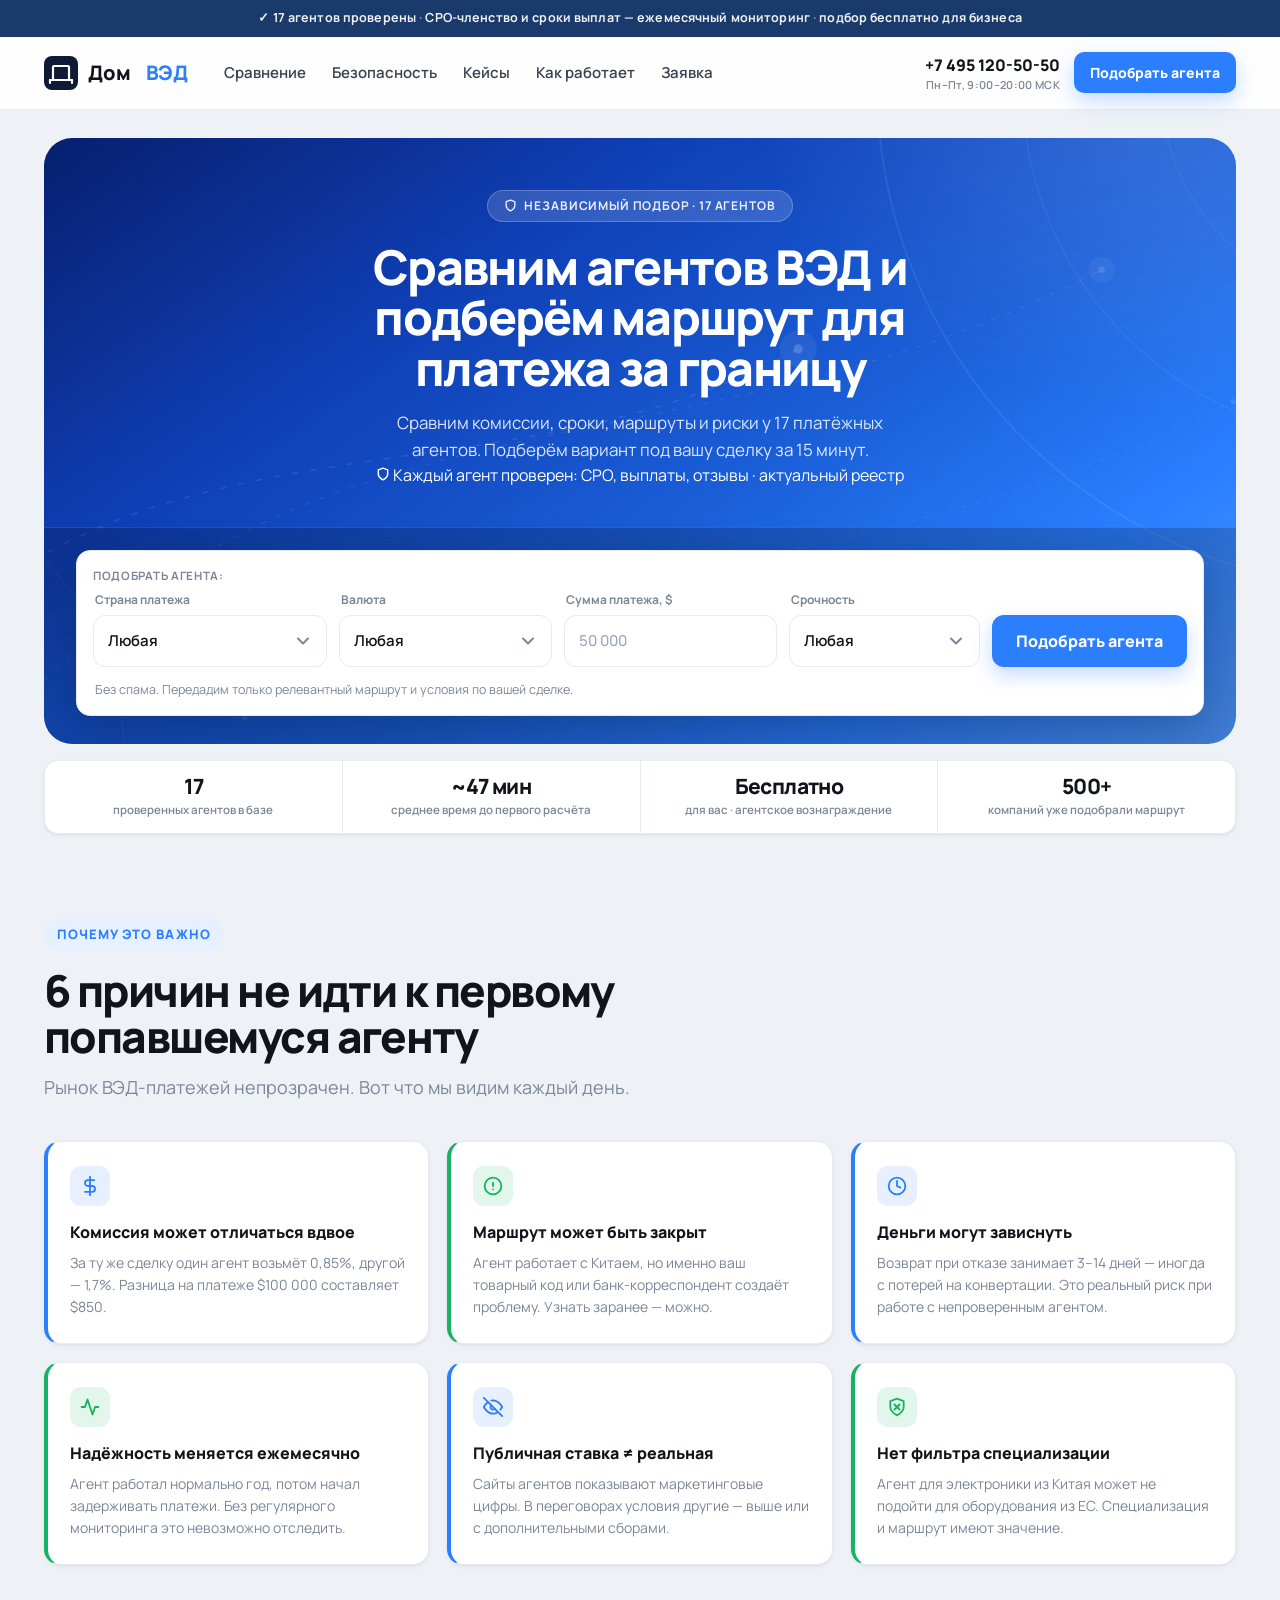
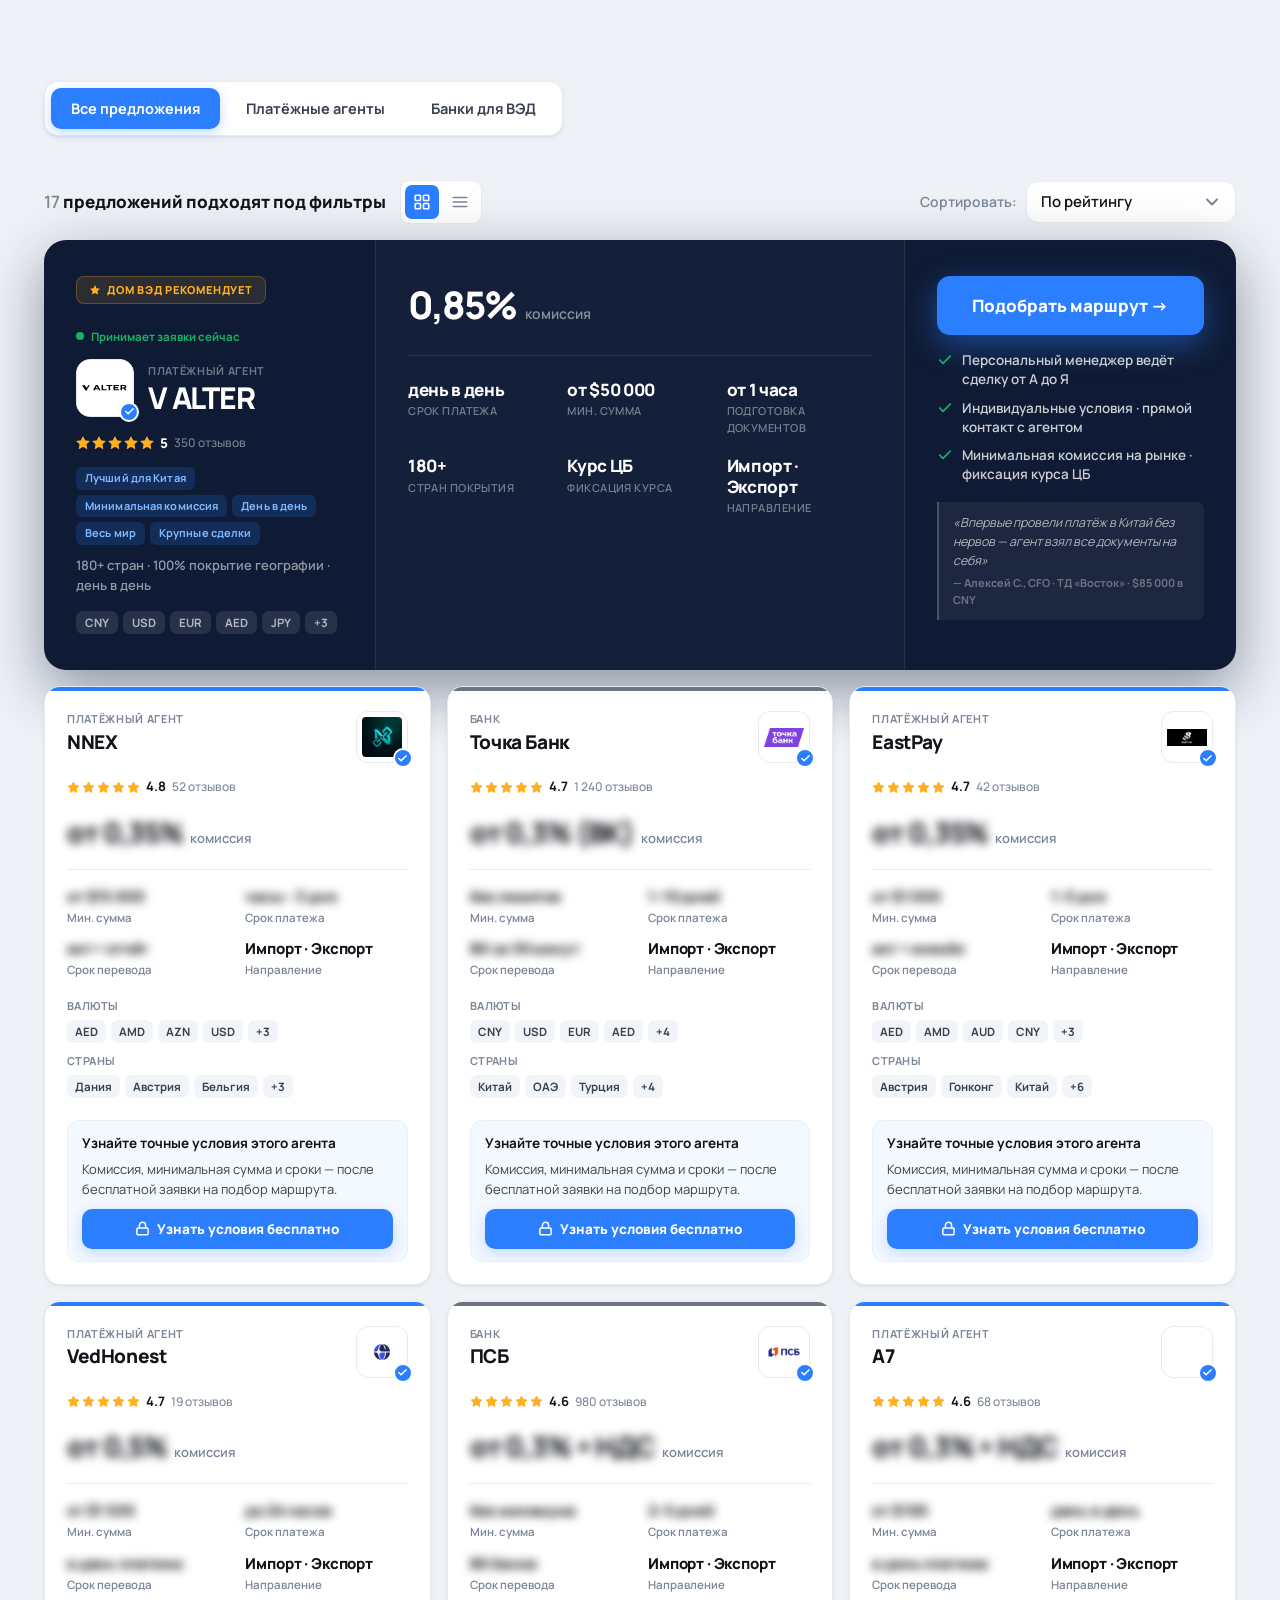
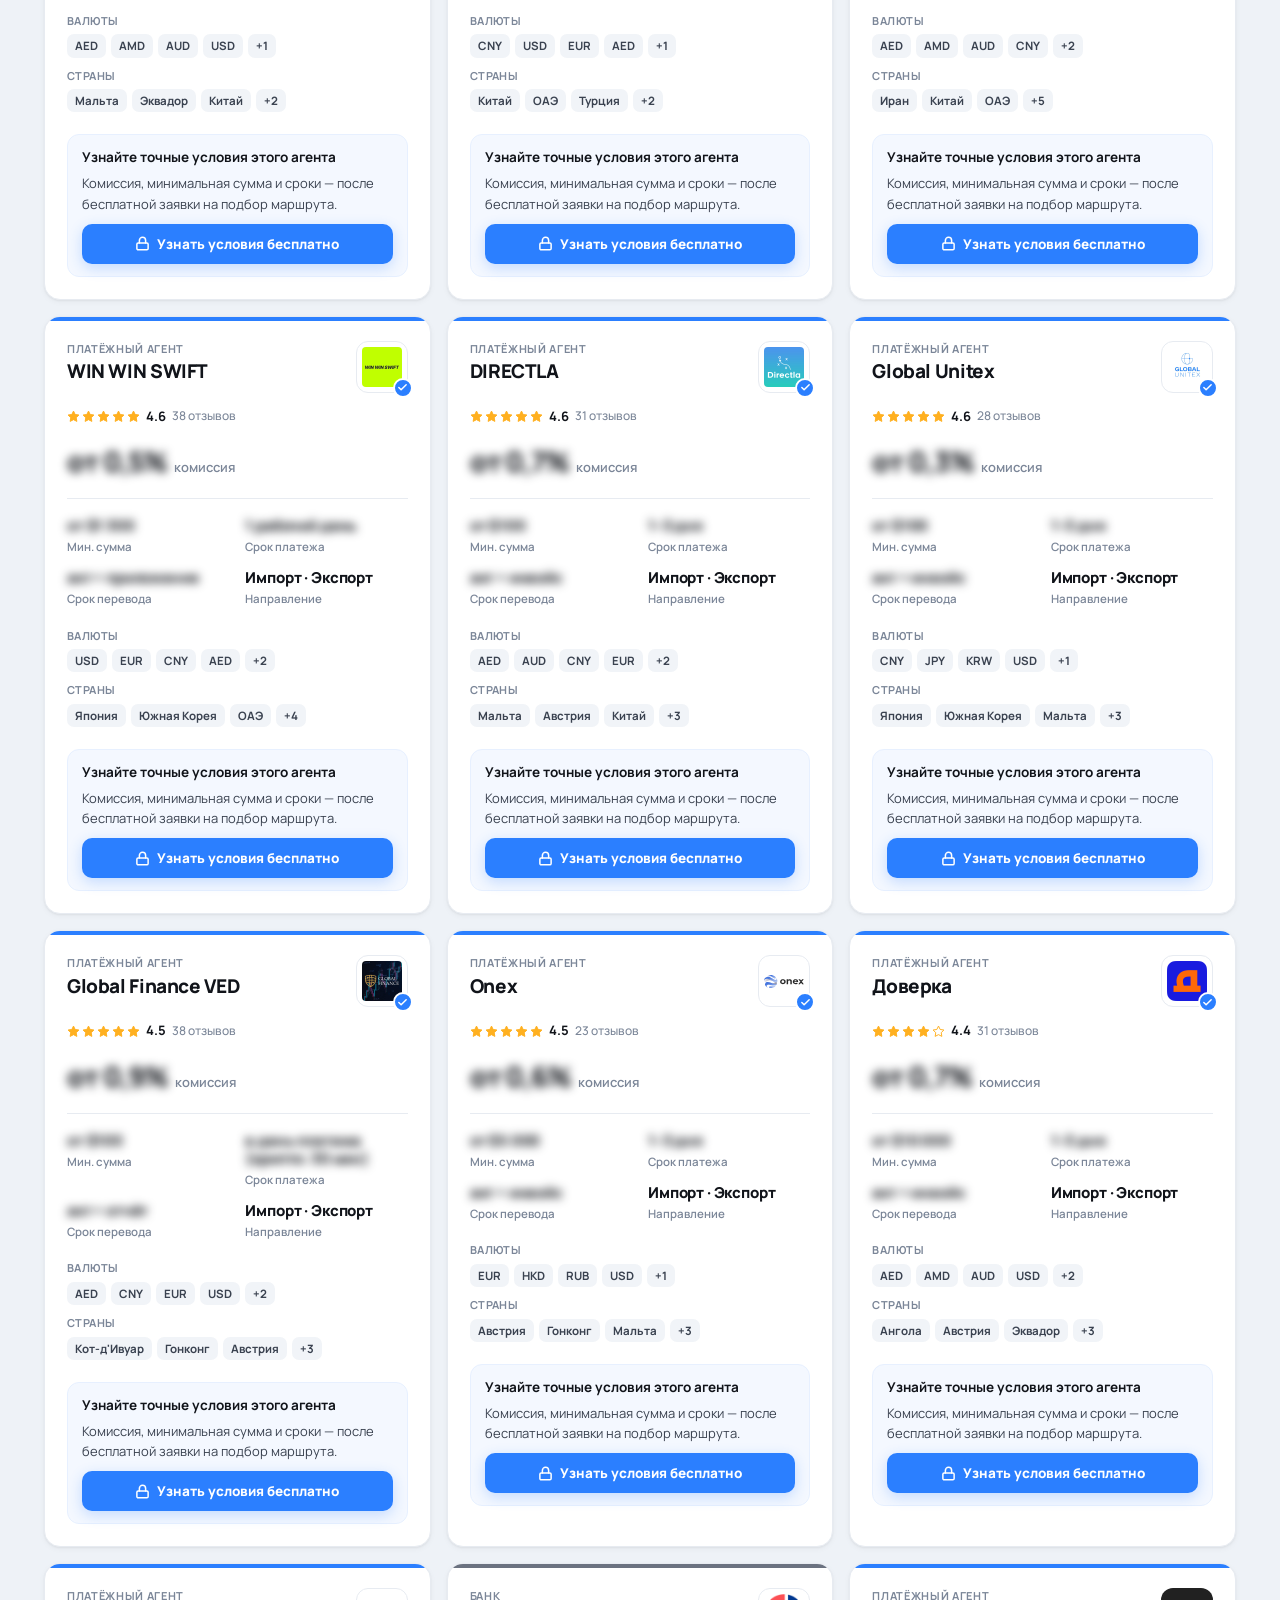
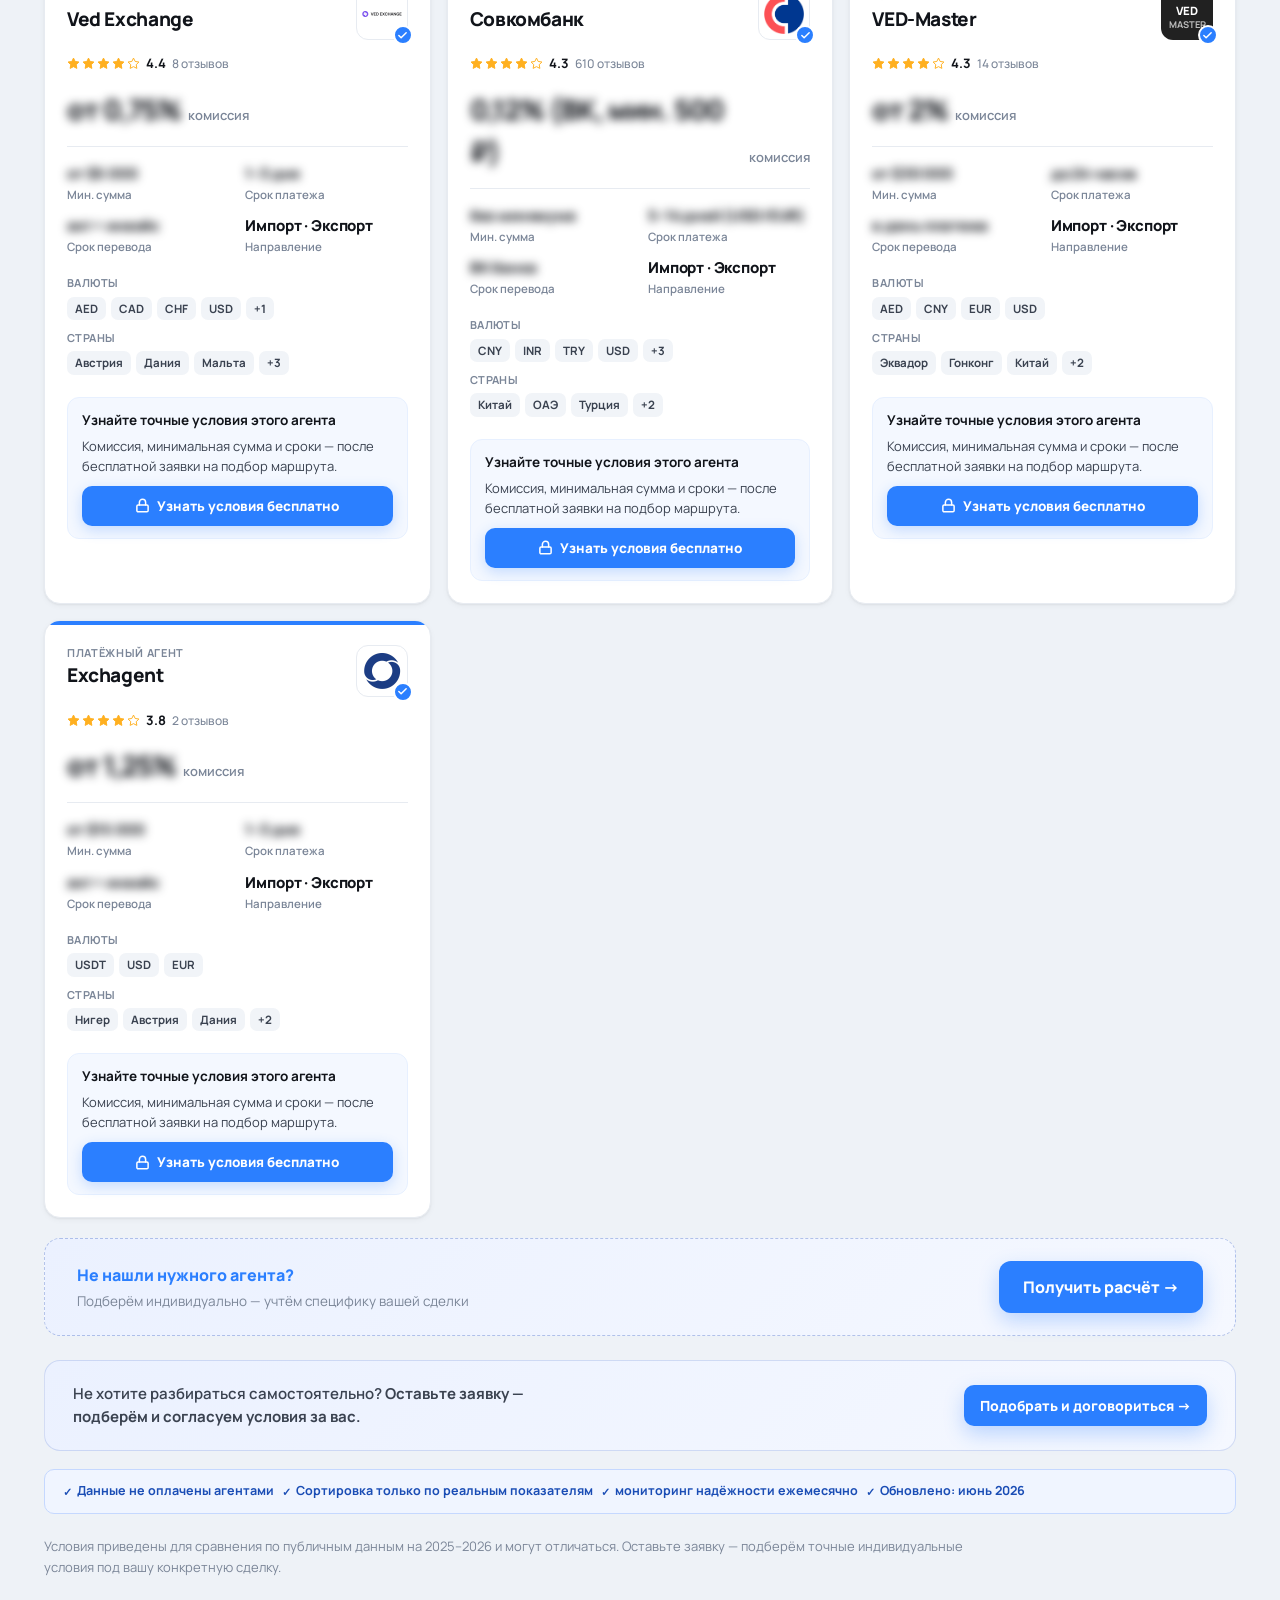
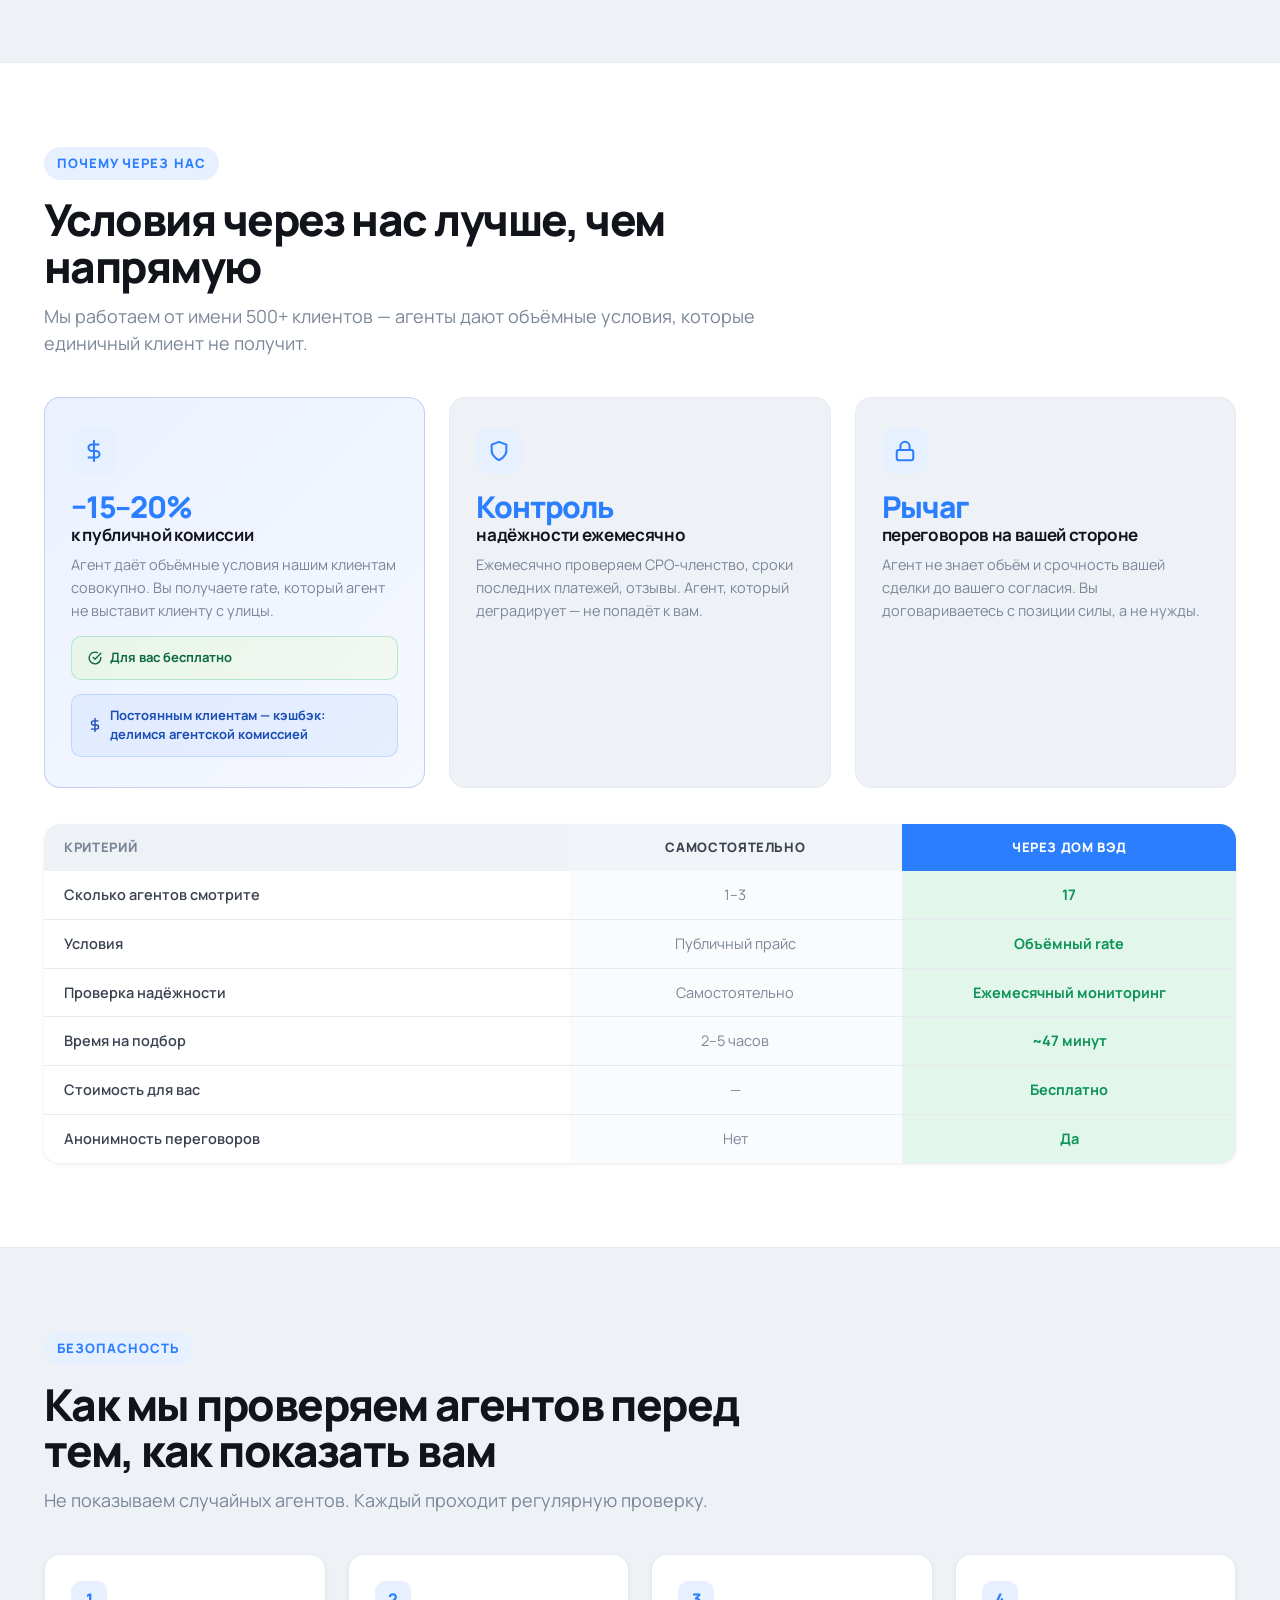
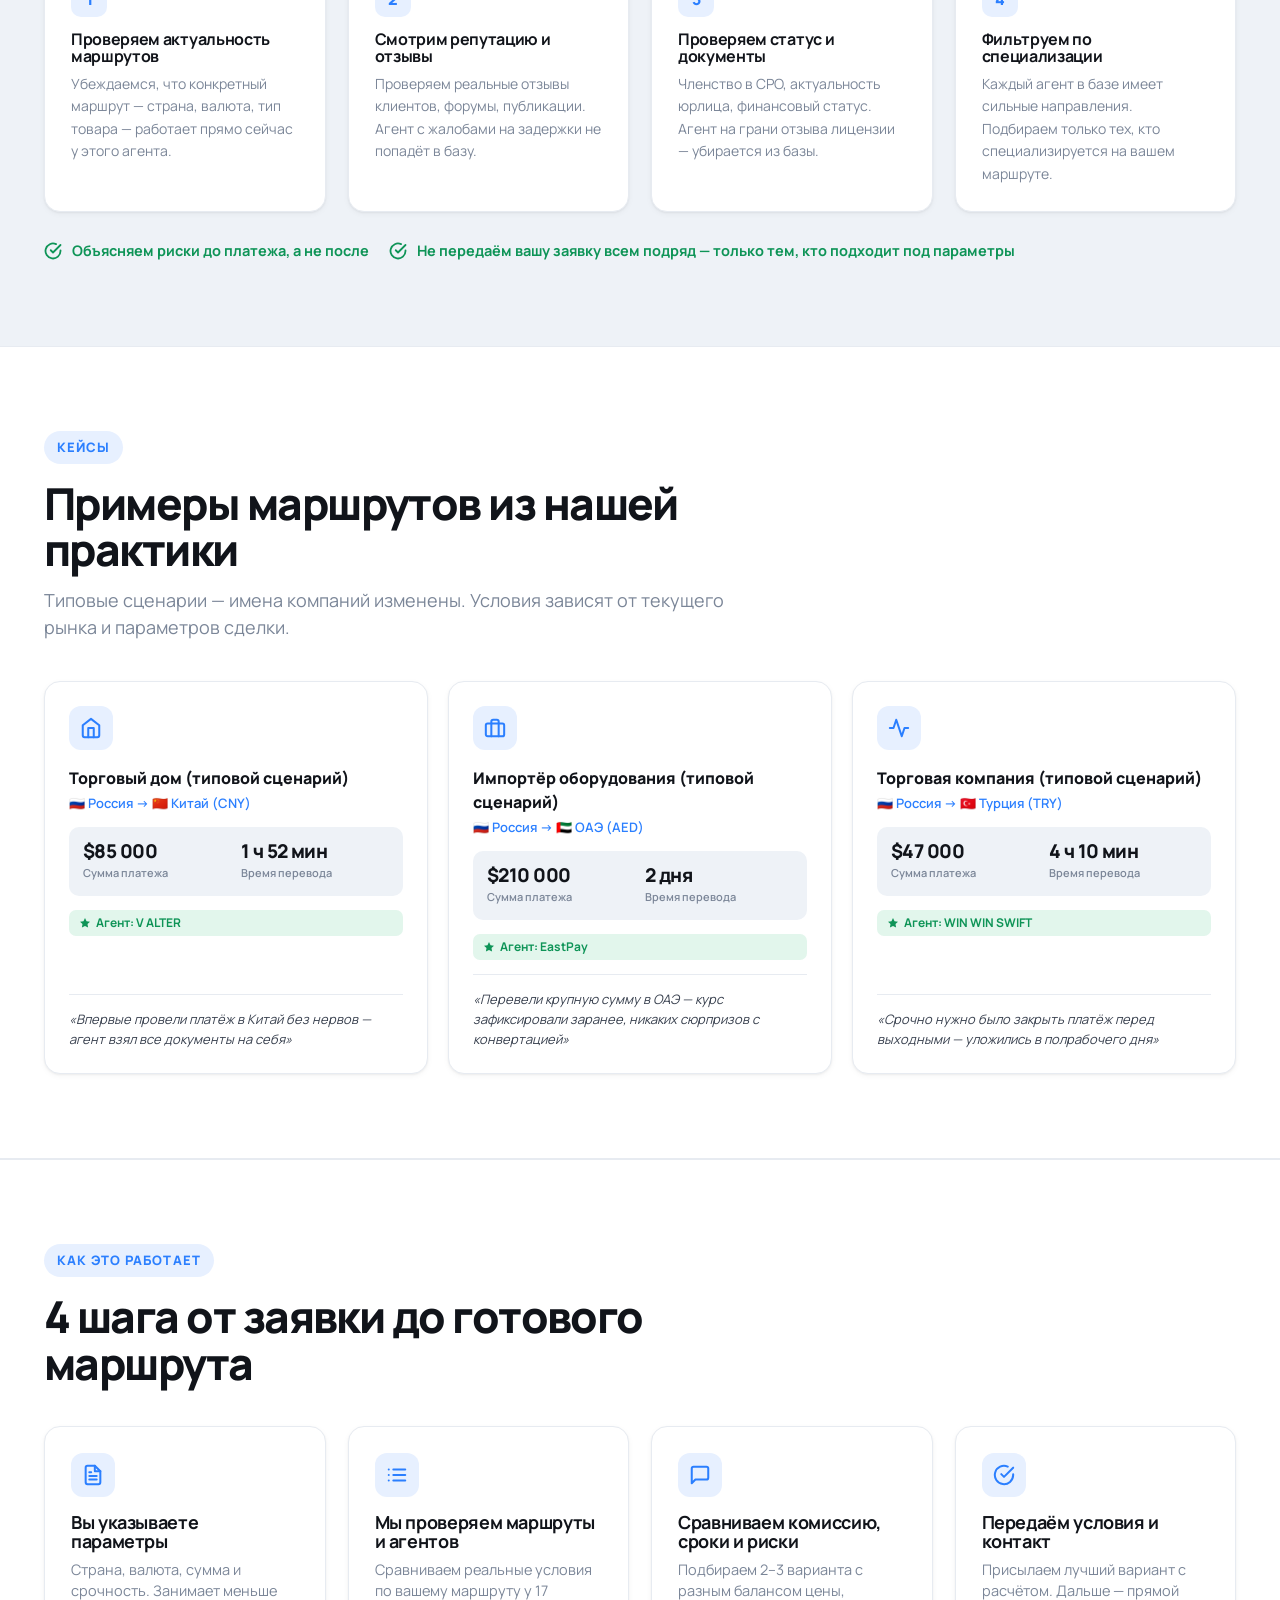
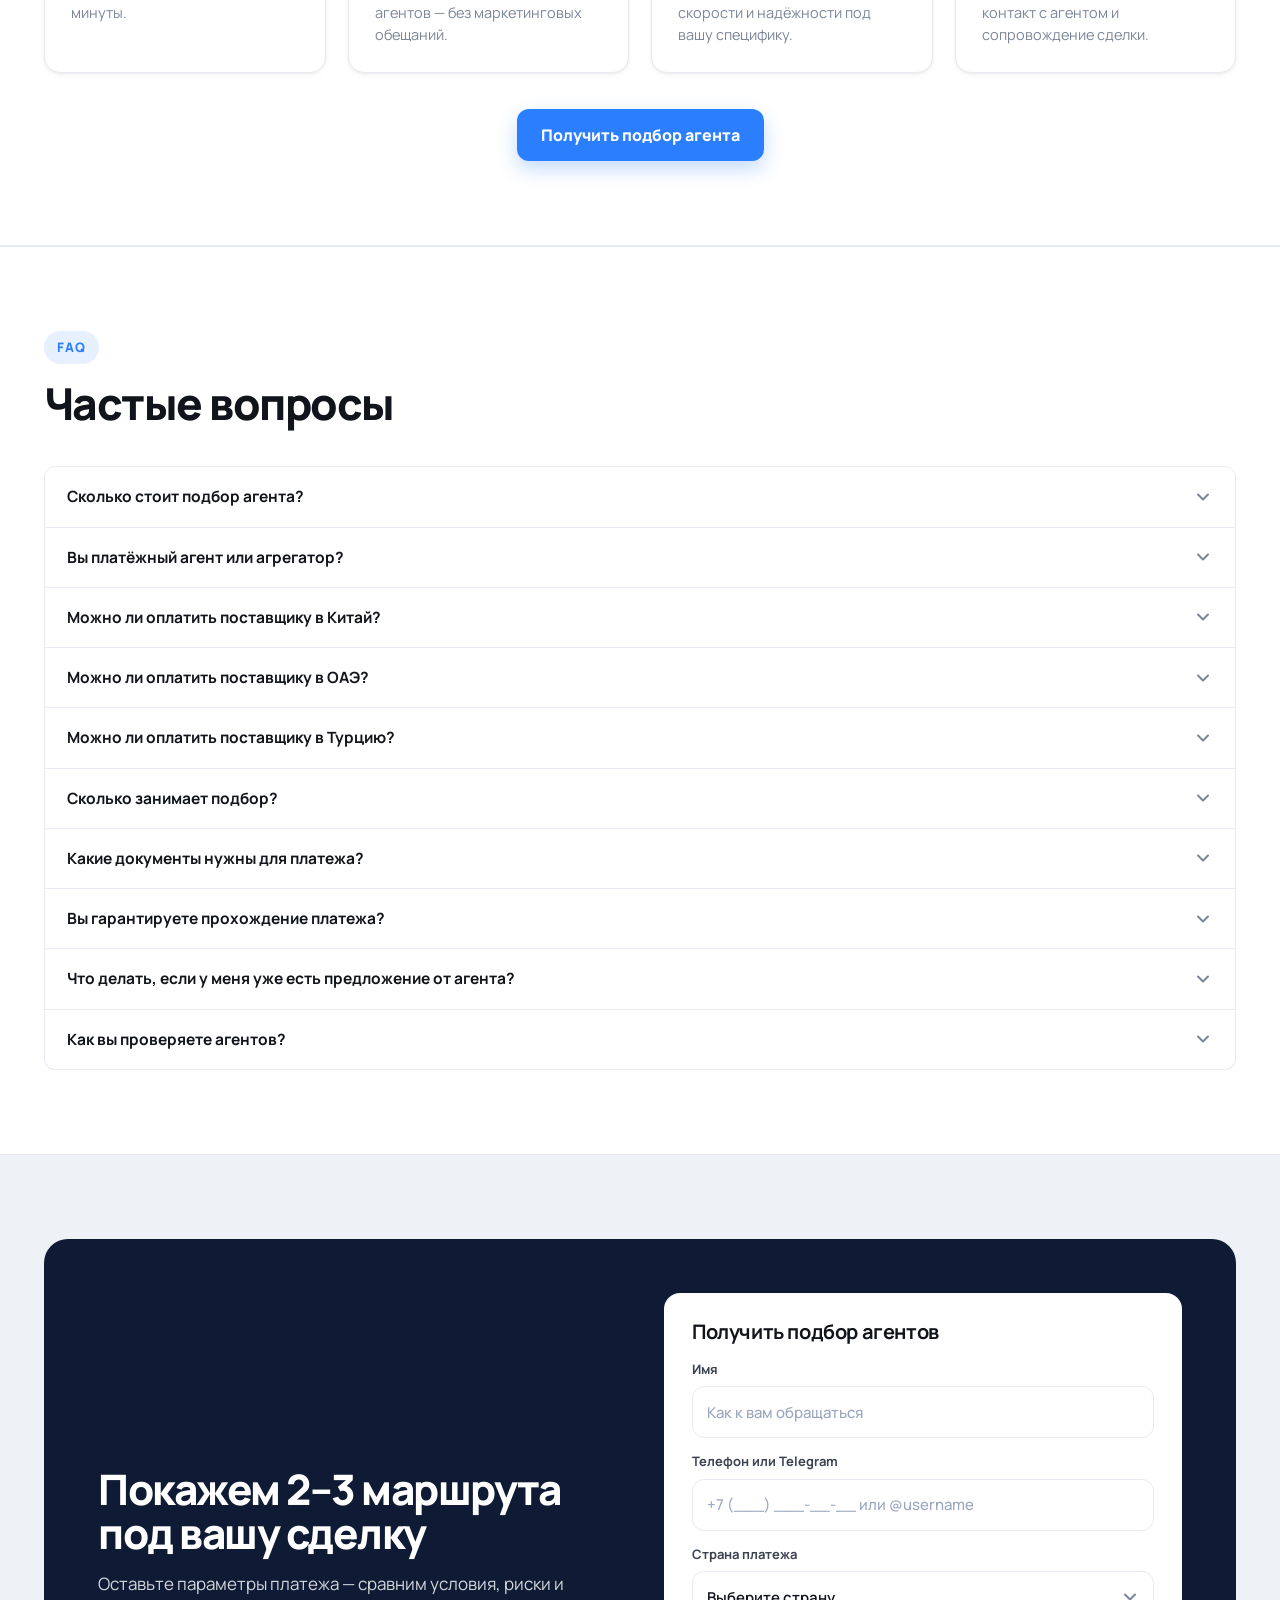
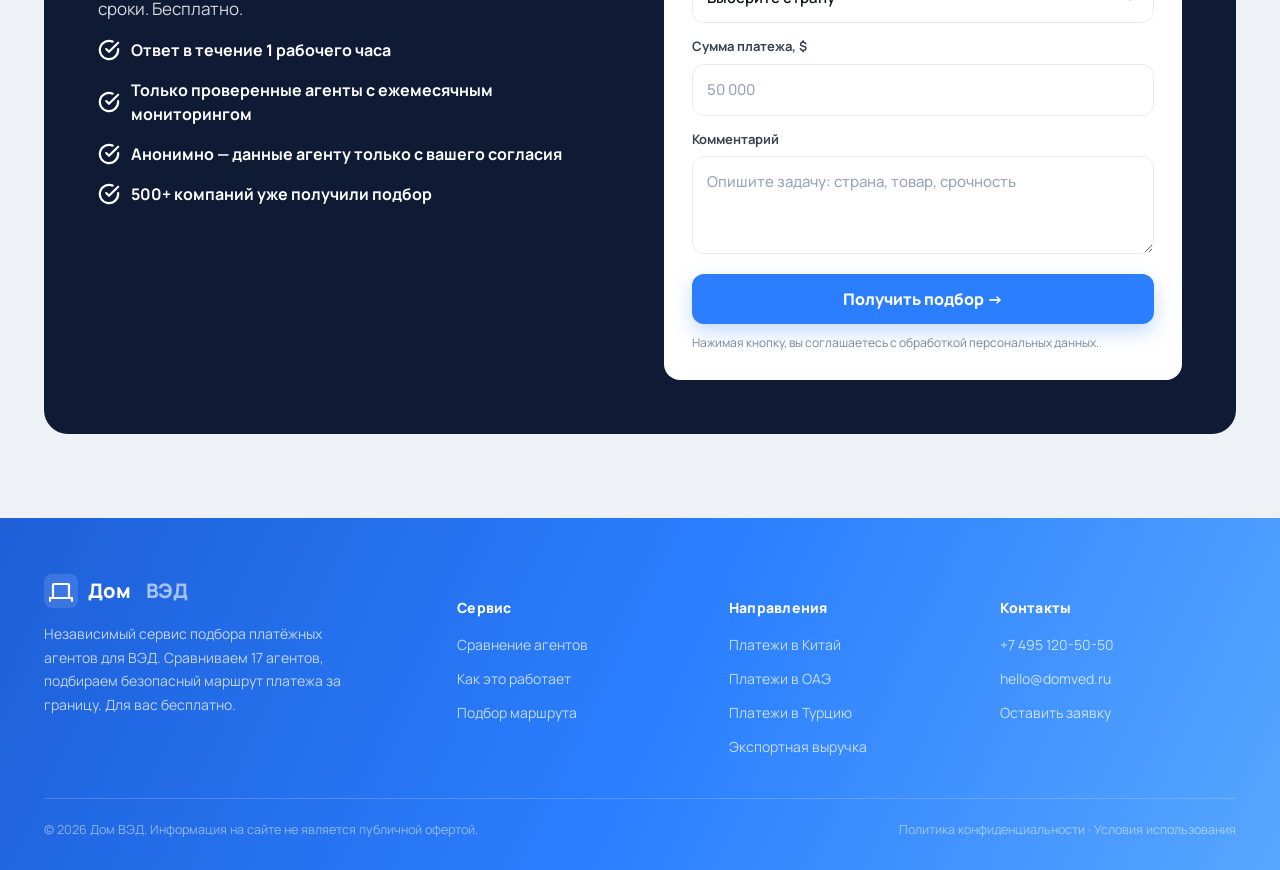
==== commit 4a25f05f: "Убрать «зарабатываем на агентском вознаграждении» везде на сайте https://claude.ai/code/session_01SG" ====
--- a/index.html
+++ b/index.html
@@ -918,7 +918,7 @@
           Независимый подбор · 17 агентов
         </div>
         <h1>Сравним агентов ВЭД и подберём маршрут для платежа за границу</h1>
-        <p class="hero-sub">Сравним комиссии, сроки, маршруты и риски у 17 платёжных агентов. Подберём вариант под вашу сделку за 15 минут. Для вас бесплатно — мы зарабатываем на агентском вознаграждении.</p>
+        <p class="hero-sub">Сравним комиссии, сроки, маршруты и риски у 17 платёжных агентов. Подберём вариант под вашу сделку за 15 минут.</p>
         <div class="hero-risk-badge">
           <svg viewBox="0 0 24 24" fill="none" stroke="currentColor" stroke-width="2.5" stroke-linecap="round" stroke-linejoin="round" style="width:14px;height:14px"><path d="M12 22s8-4 8-10V5l-8-3-8 3v7c0 6 8 10 8 10z"/></svg>
           Каждый агент проверен: СРО, выплаты, отзывы · актуальный реестр
@@ -1086,7 +1086,7 @@
         <div class="why-card-stat">−15–20%</div>
         <h4>к публичной комиссии</h4>
         <p>Агент даёт объёмные условия нашим клиентам совокупно. Вы получаете rate, который агент не выставит клиенту с улицы.</p>
-        <div class="volume-callout"><svg viewBox="0 0 24 24" fill="none" stroke="currentColor" stroke-width="2.4" stroke-linecap="round" stroke-linejoin="round"><path d="M22 11.08V12a10 10 0 1 1-5.93-9.14"/><polyline points="22 4 12 14.01 9 11.01"/></svg>Для вас бесплатно — зарабатываем на агентском вознаграждении</div>
+        <div class="volume-callout"><svg viewBox="0 0 24 24" fill="none" stroke="currentColor" stroke-width="2.4" stroke-linecap="round" stroke-linejoin="round"><path d="M22 11.08V12a10 10 0 1 1-5.93-9.14"/><polyline points="22 4 12 14.01 9 11.01"/></svg>Для вас бесплатно</div>
         <div class="volume-callout blue"><svg viewBox="0 0 24 24" fill="none" stroke="currentColor" stroke-width="2.4" stroke-linecap="round" stroke-linejoin="round"><line x1="12" y1="1" x2="12" y2="23"/><path d="M17 5H9.5a3.5 3.5 0 0 0 0 7h5a3.5 3.5 0 0 1 0 7H6"/></svg>Постоянным клиентам — кэшбэк: делимся агентской комиссией</div>
       </div>
       <div class="why-card">
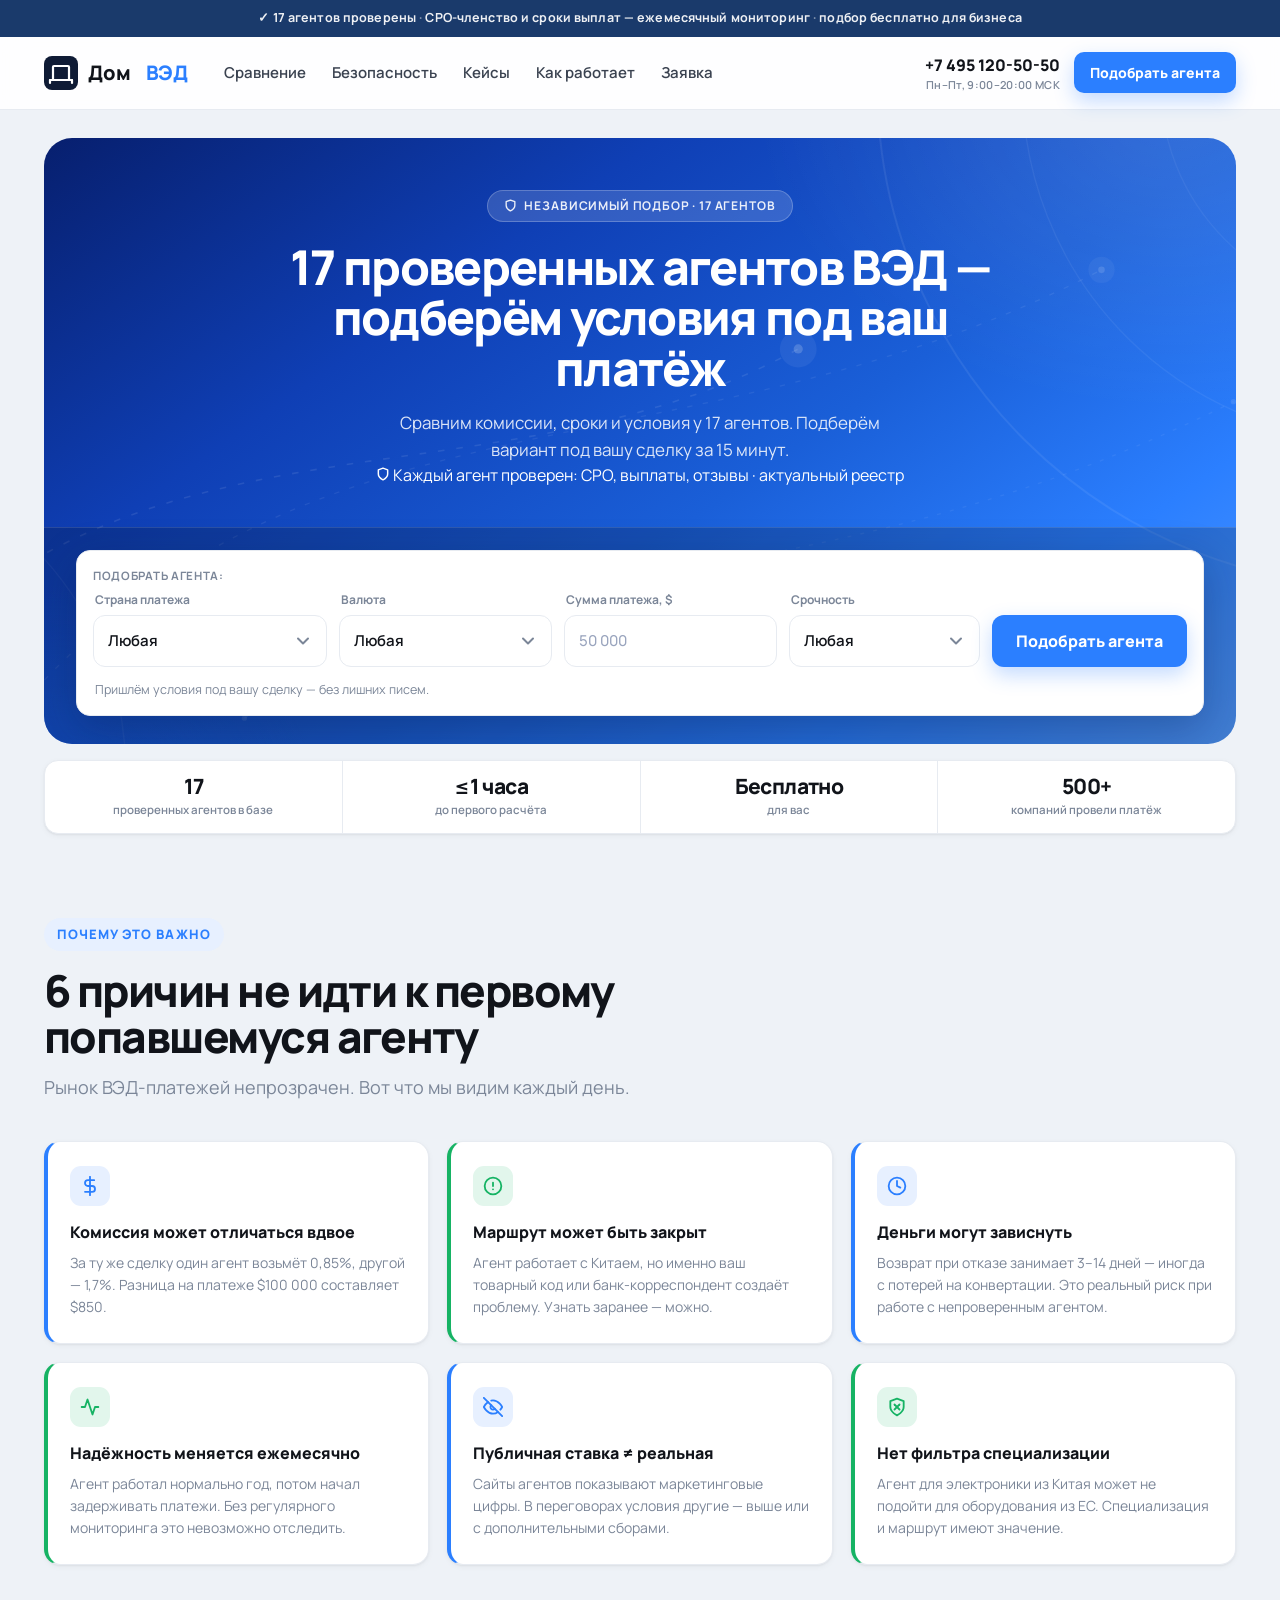
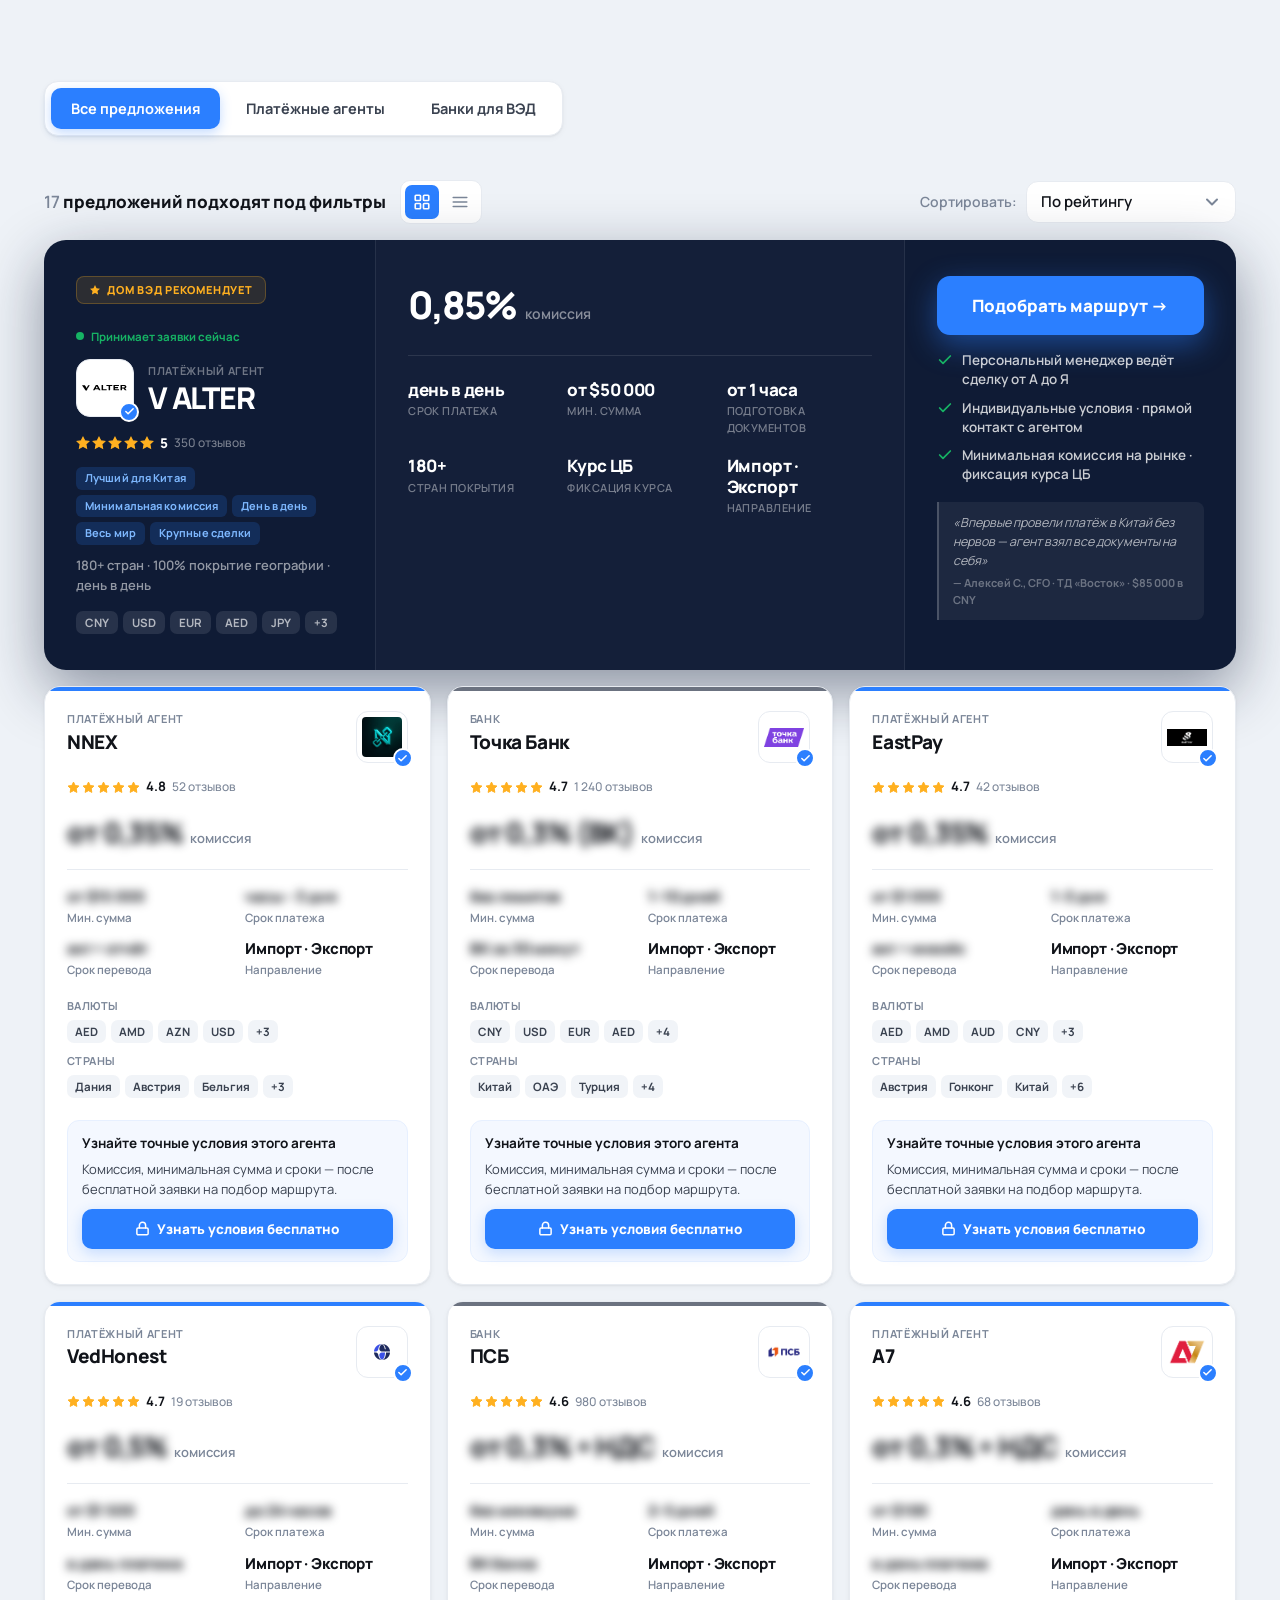
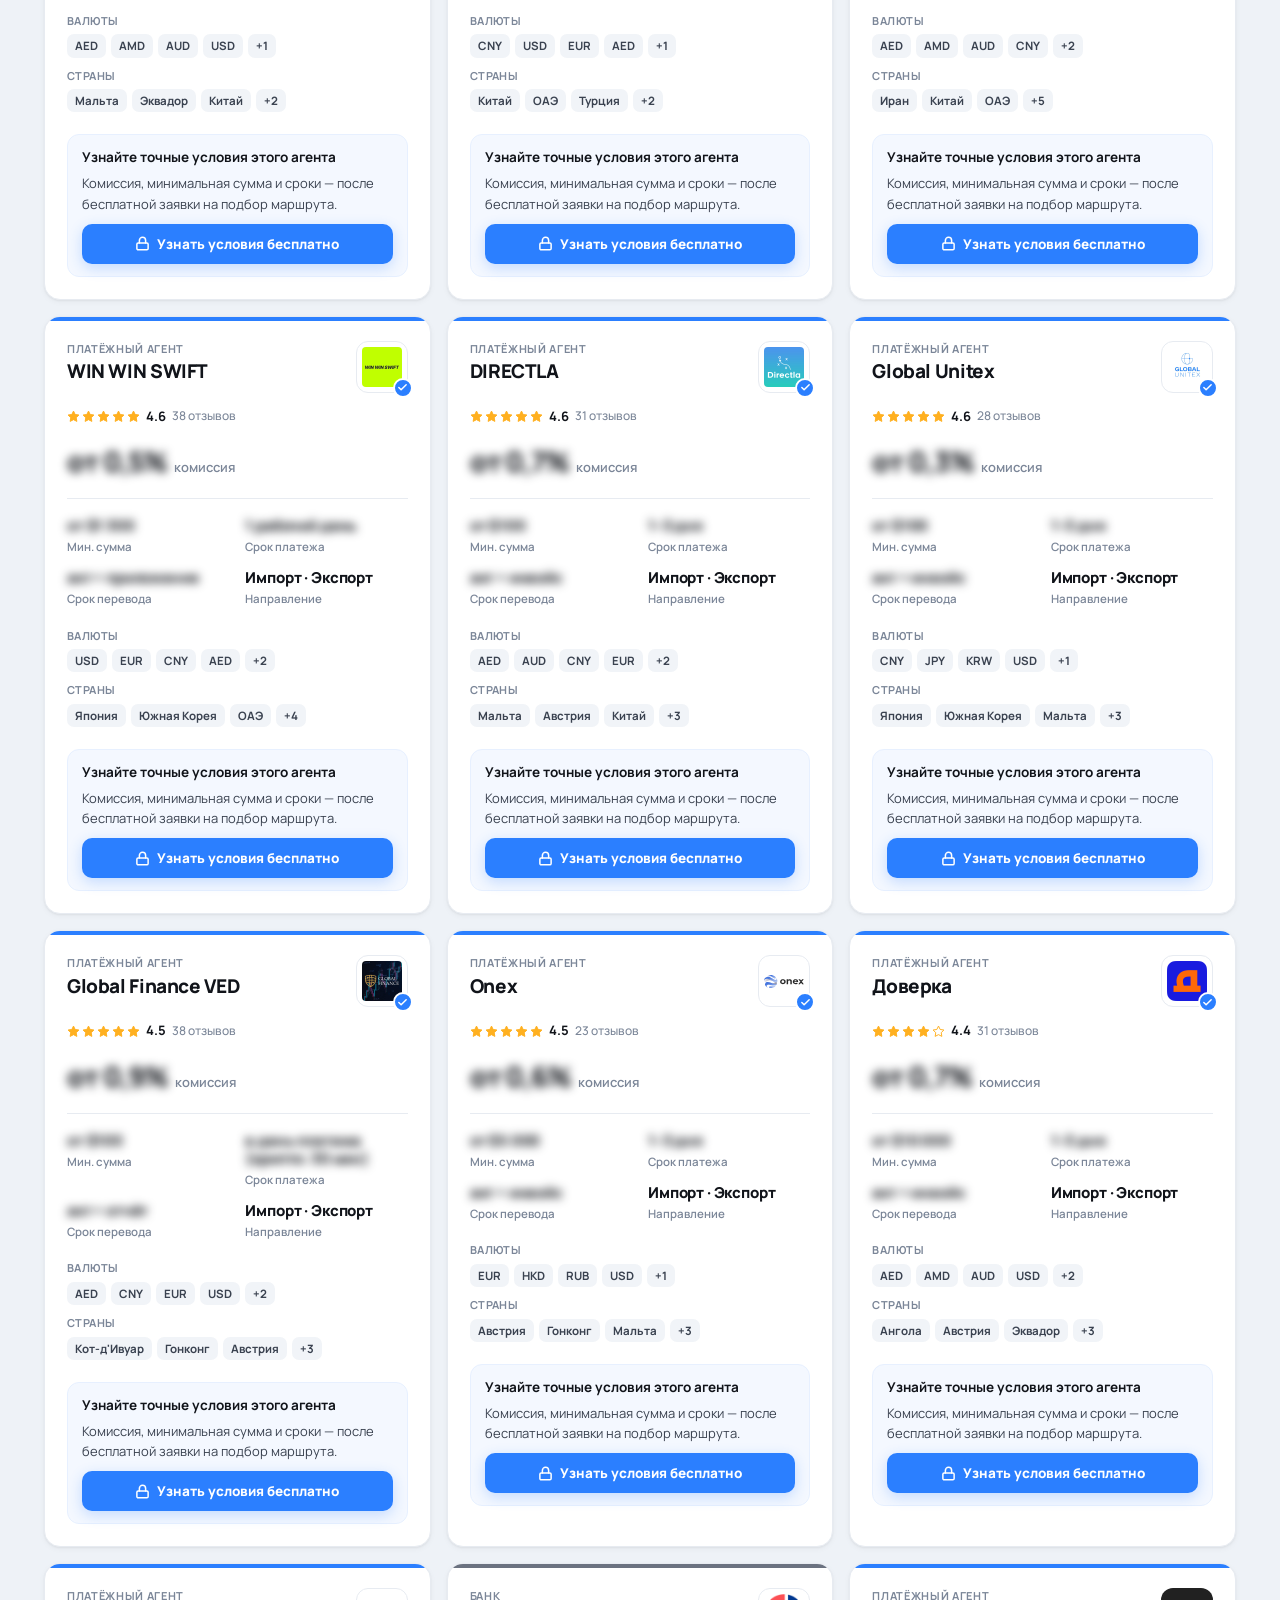
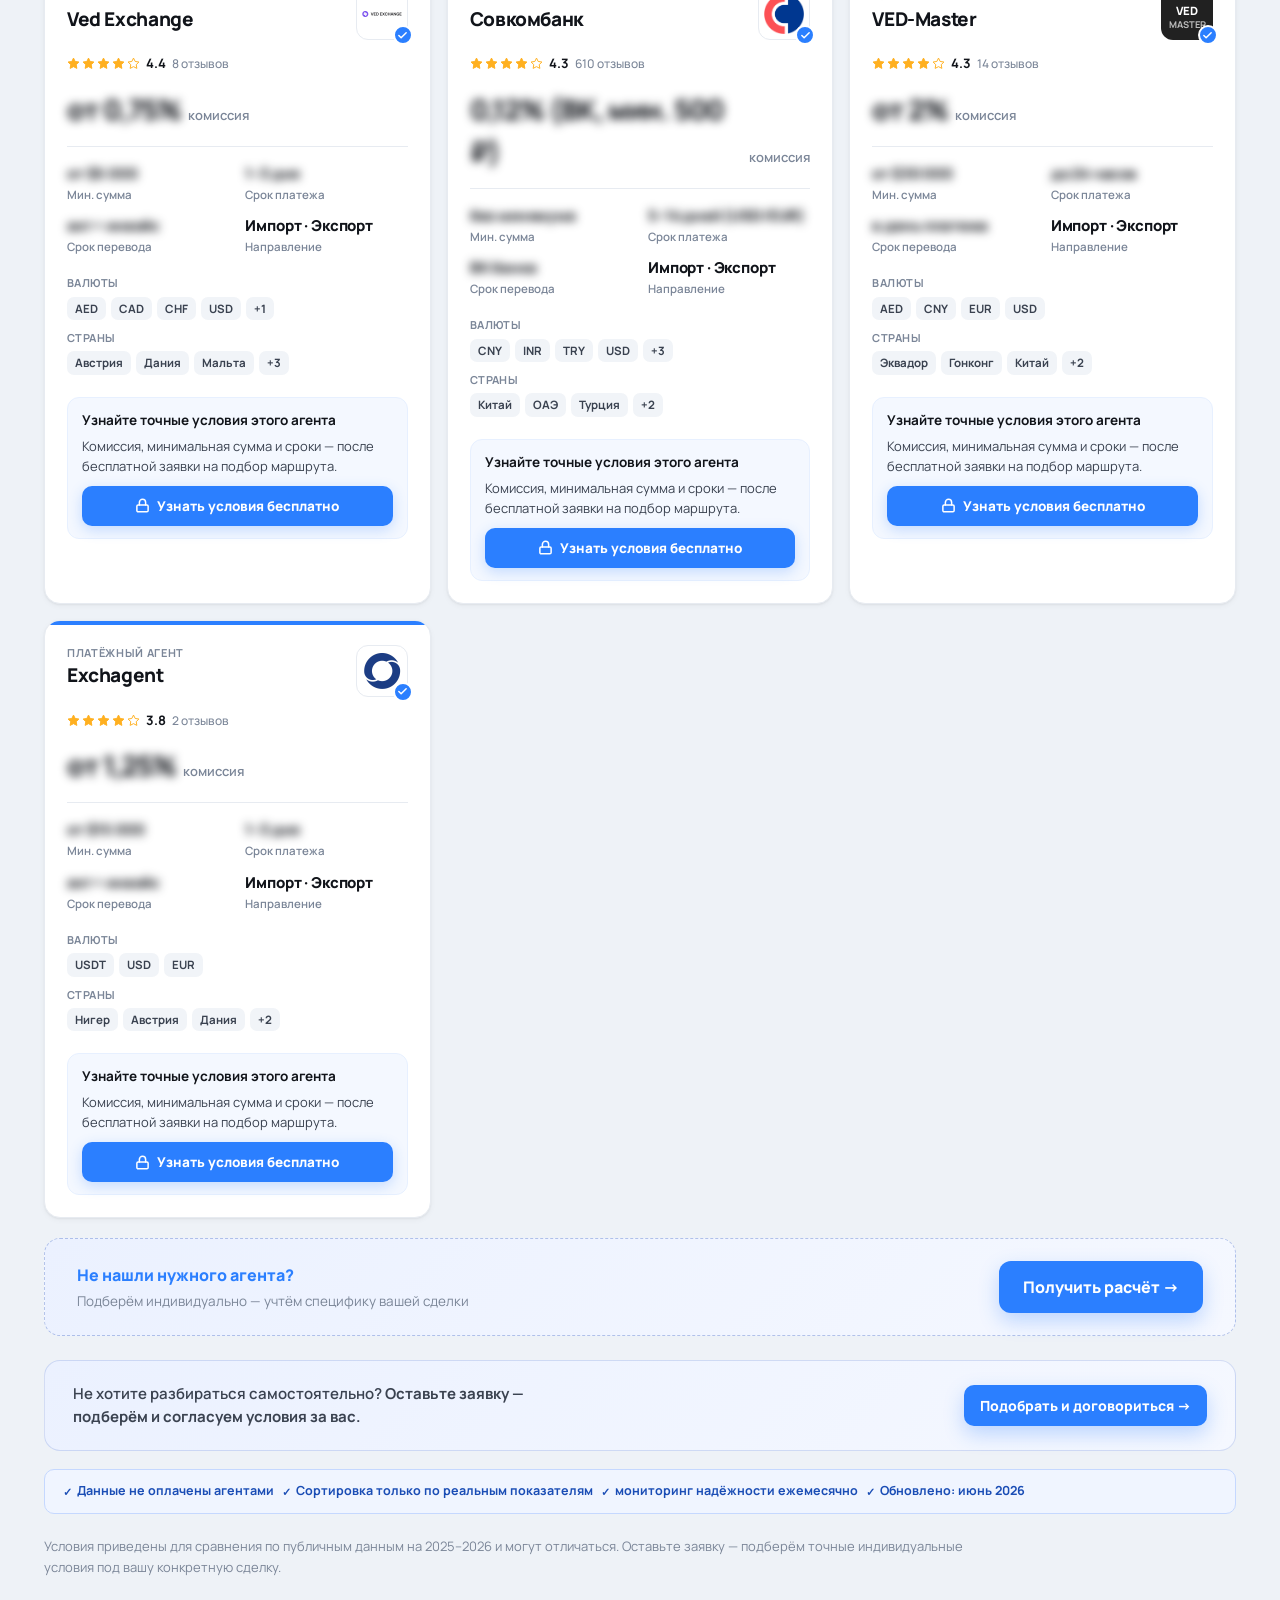
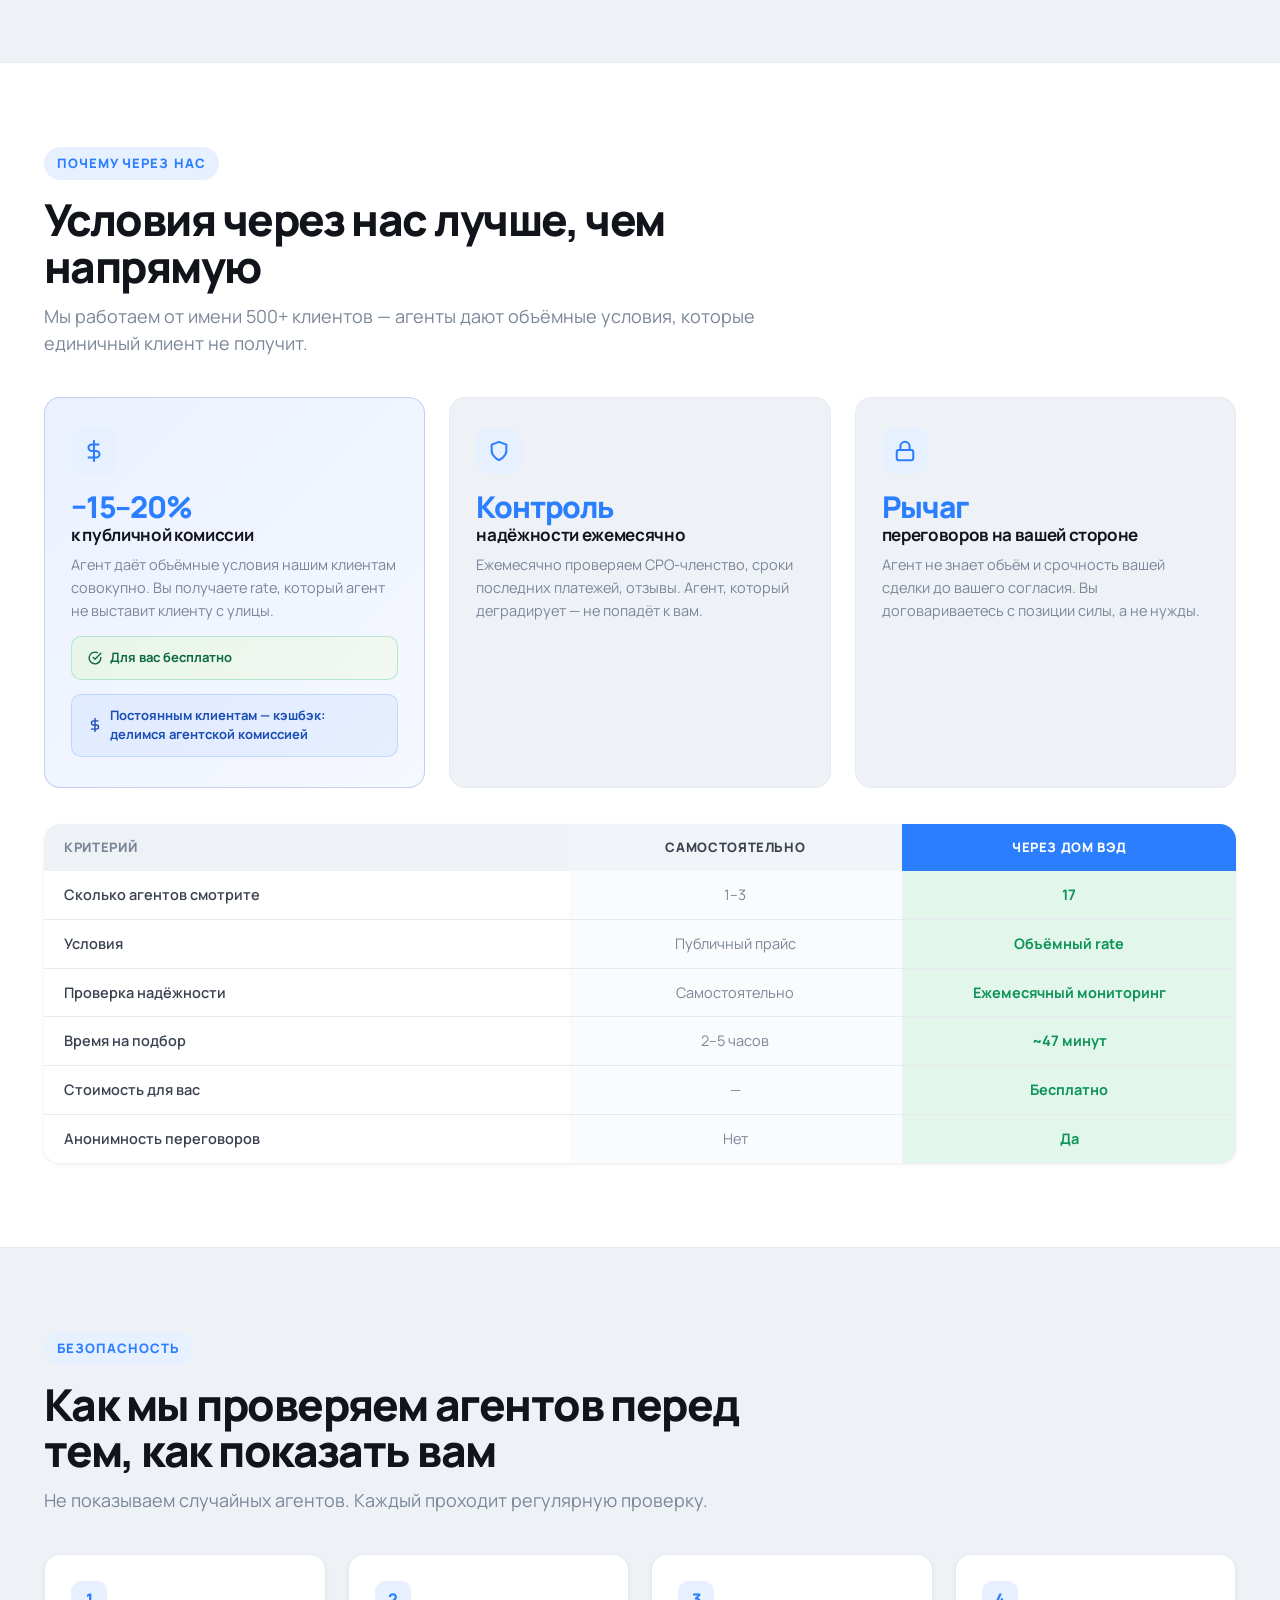
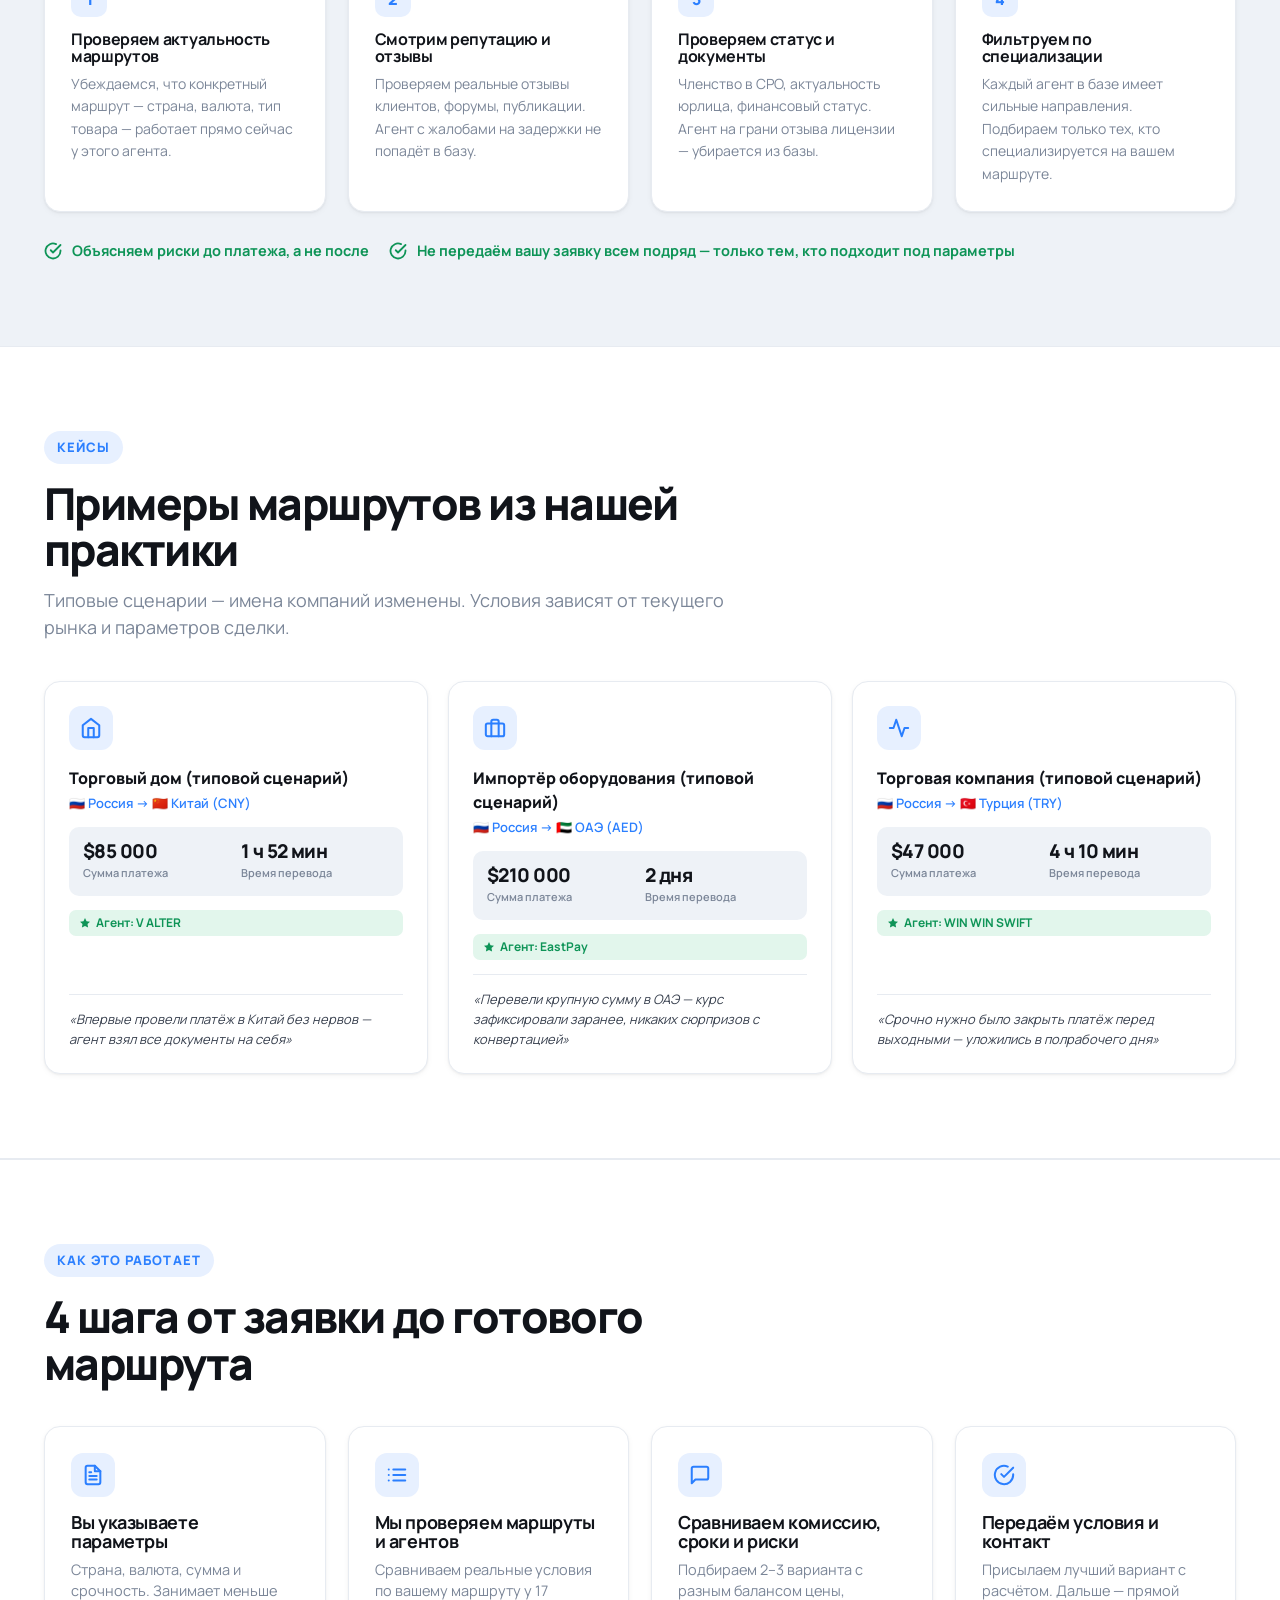
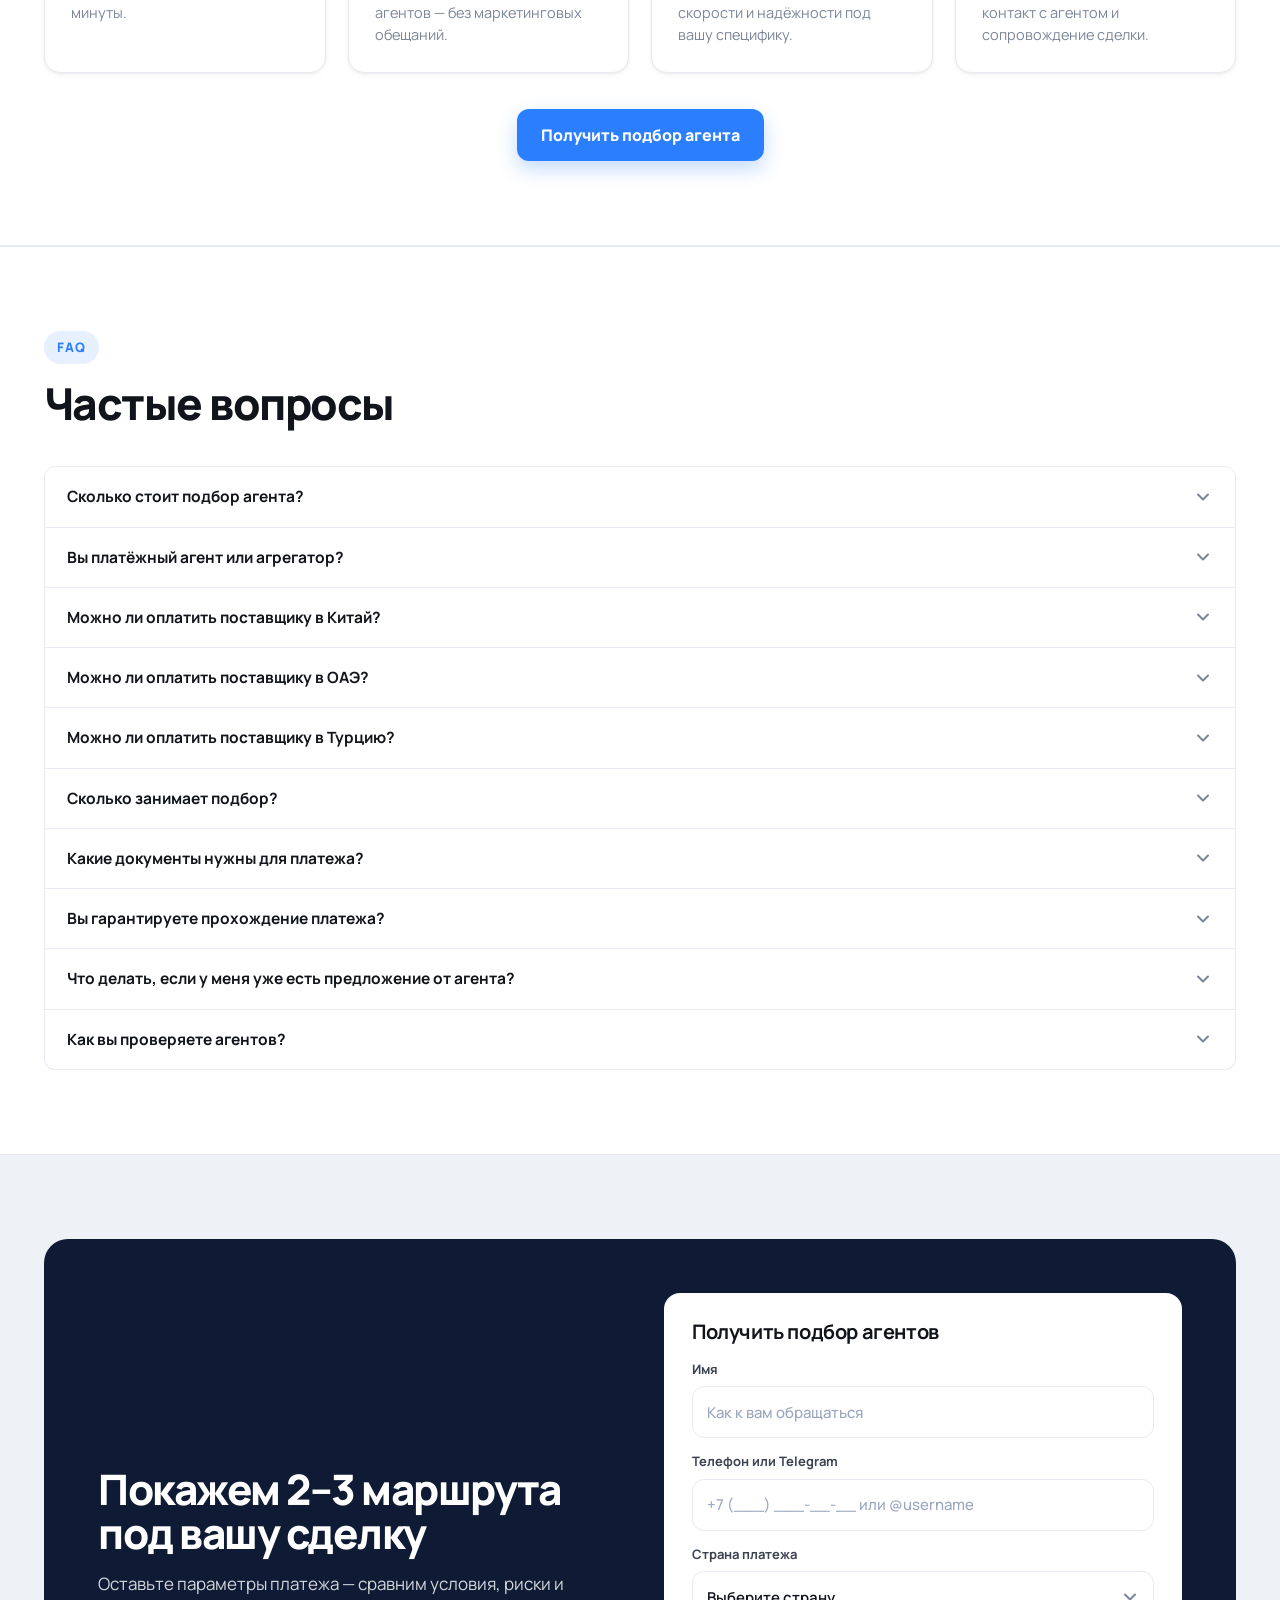
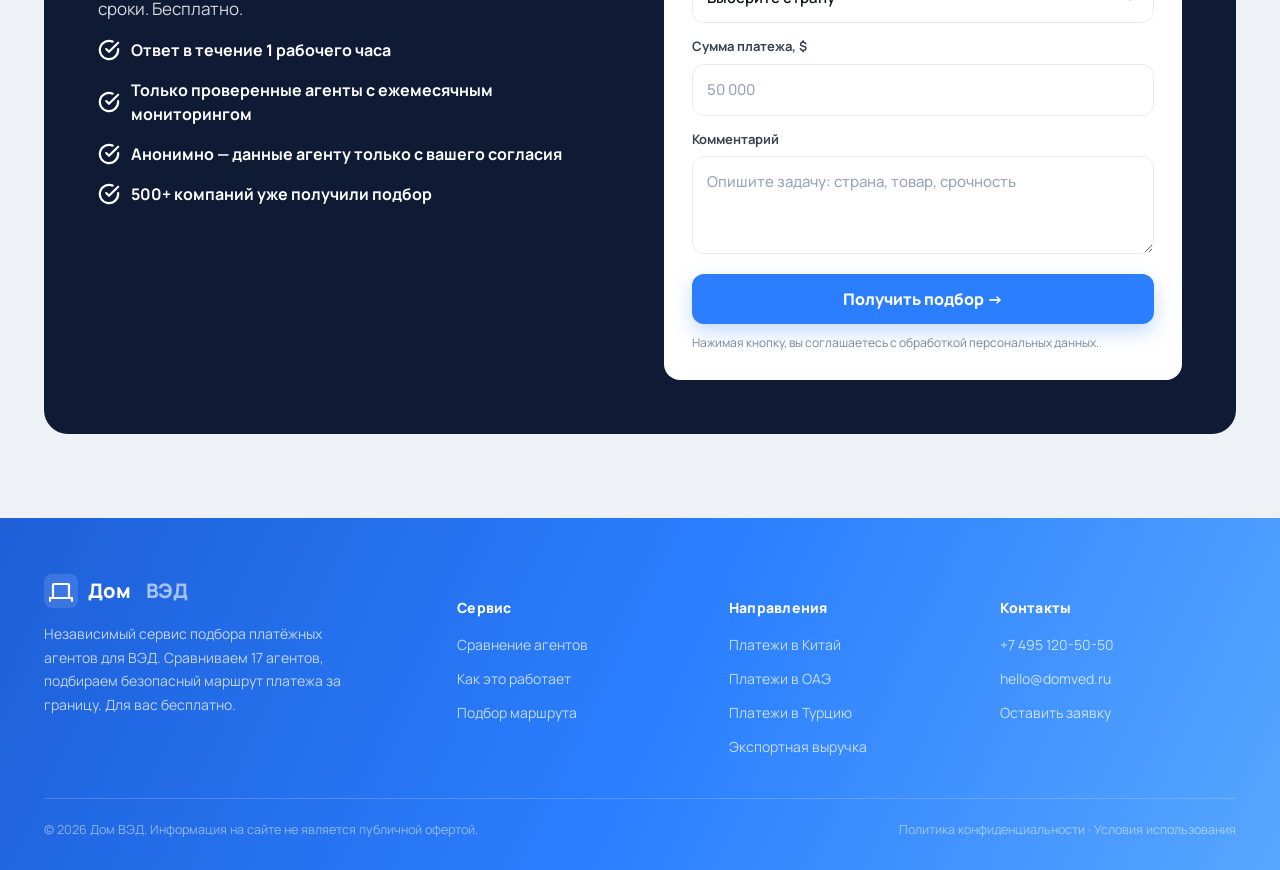
==== commit 17d12d33: "Убрать наивный язык: «маршрут» → «условия/платёж», «~47 мин» → «≤1 часа», «бесплатно» из заголовков " ====
--- a/index.html
+++ b/index.html
@@ -917,8 +917,8 @@
           <svg viewBox="0 0 24 24" fill="none" stroke="currentColor" stroke-width="2.5" stroke-linecap="round" stroke-linejoin="round" style="width:13px;height:13px"><path d="M12 22s8-4 8-10V5l-8-3-8 3v7c0 6 8 10 8 10z"/></svg>
           Независимый подбор · 17 агентов
         </div>
-        <h1>Сравним агентов ВЭД и подберём маршрут для платежа за границу</h1>
-        <p class="hero-sub">Сравним комиссии, сроки, маршруты и риски у 17 платёжных агентов. Подберём вариант под вашу сделку за 15 минут.</p>
+        <h1>17 проверенных агентов ВЭД — подберём условия под ваш платёж</h1>
+        <p class="hero-sub">Сравним комиссии, сроки и условия у 17 агентов. Подберём вариант под вашу сделку за 15 минут.</p>
         <div class="hero-risk-badge">
           <svg viewBox="0 0 24 24" fill="none" stroke="currentColor" stroke-width="2.5" stroke-linecap="round" stroke-linejoin="round" style="width:14px;height:14px"><path d="M12 22s8-4 8-10V5l-8-3-8 3v7c0 6 8 10 8 10z"/></svg>
           Каждый агент проверен: СРО, выплаты, отзывы · актуальный реестр
@@ -949,16 +949,16 @@
             </select>
           </div>
           <button type="submit" class="btn btn-primary">Подобрать агента</button>
-          <p class="finder-note">Без спама. Передадим только релевантный маршрут и условия по вашей сделке.</p>
+          <p class="finder-note">Пришлём условия под вашу сделку — без лишних писем.</p>
         </form>
       </div><!-- /hero-finder-tray -->
     </div><!-- /hero-banner -->
 
     <div class="proof-bar">
       <div class="proof-stat"><div class="ps-val">17</div><div class="ps-lbl">проверенных агентов в базе</div></div>
-      <div class="proof-stat"><div class="ps-val">~47 мин</div><div class="ps-lbl">среднее время до первого расчёта</div></div>
-      <div class="proof-stat"><div class="ps-val">Бесплатно</div><div class="ps-lbl">для вас · агентское вознаграждение</div></div>
-      <div class="proof-stat"><div class="ps-val">500+</div><div class="ps-lbl">компаний уже подобрали маршрут</div></div>
+      <div class="proof-stat"><div class="ps-val">≤1 часа</div><div class="ps-lbl">до первого расчёта</div></div>
+      <div class="proof-stat"><div class="ps-val">Бесплатно</div><div class="ps-lbl">для вас</div></div>
+      <div class="proof-stat"><div class="ps-val">500+</div><div class="ps-lbl">компаний провели платёж</div></div>
     </div>
   </div>
 </section>
